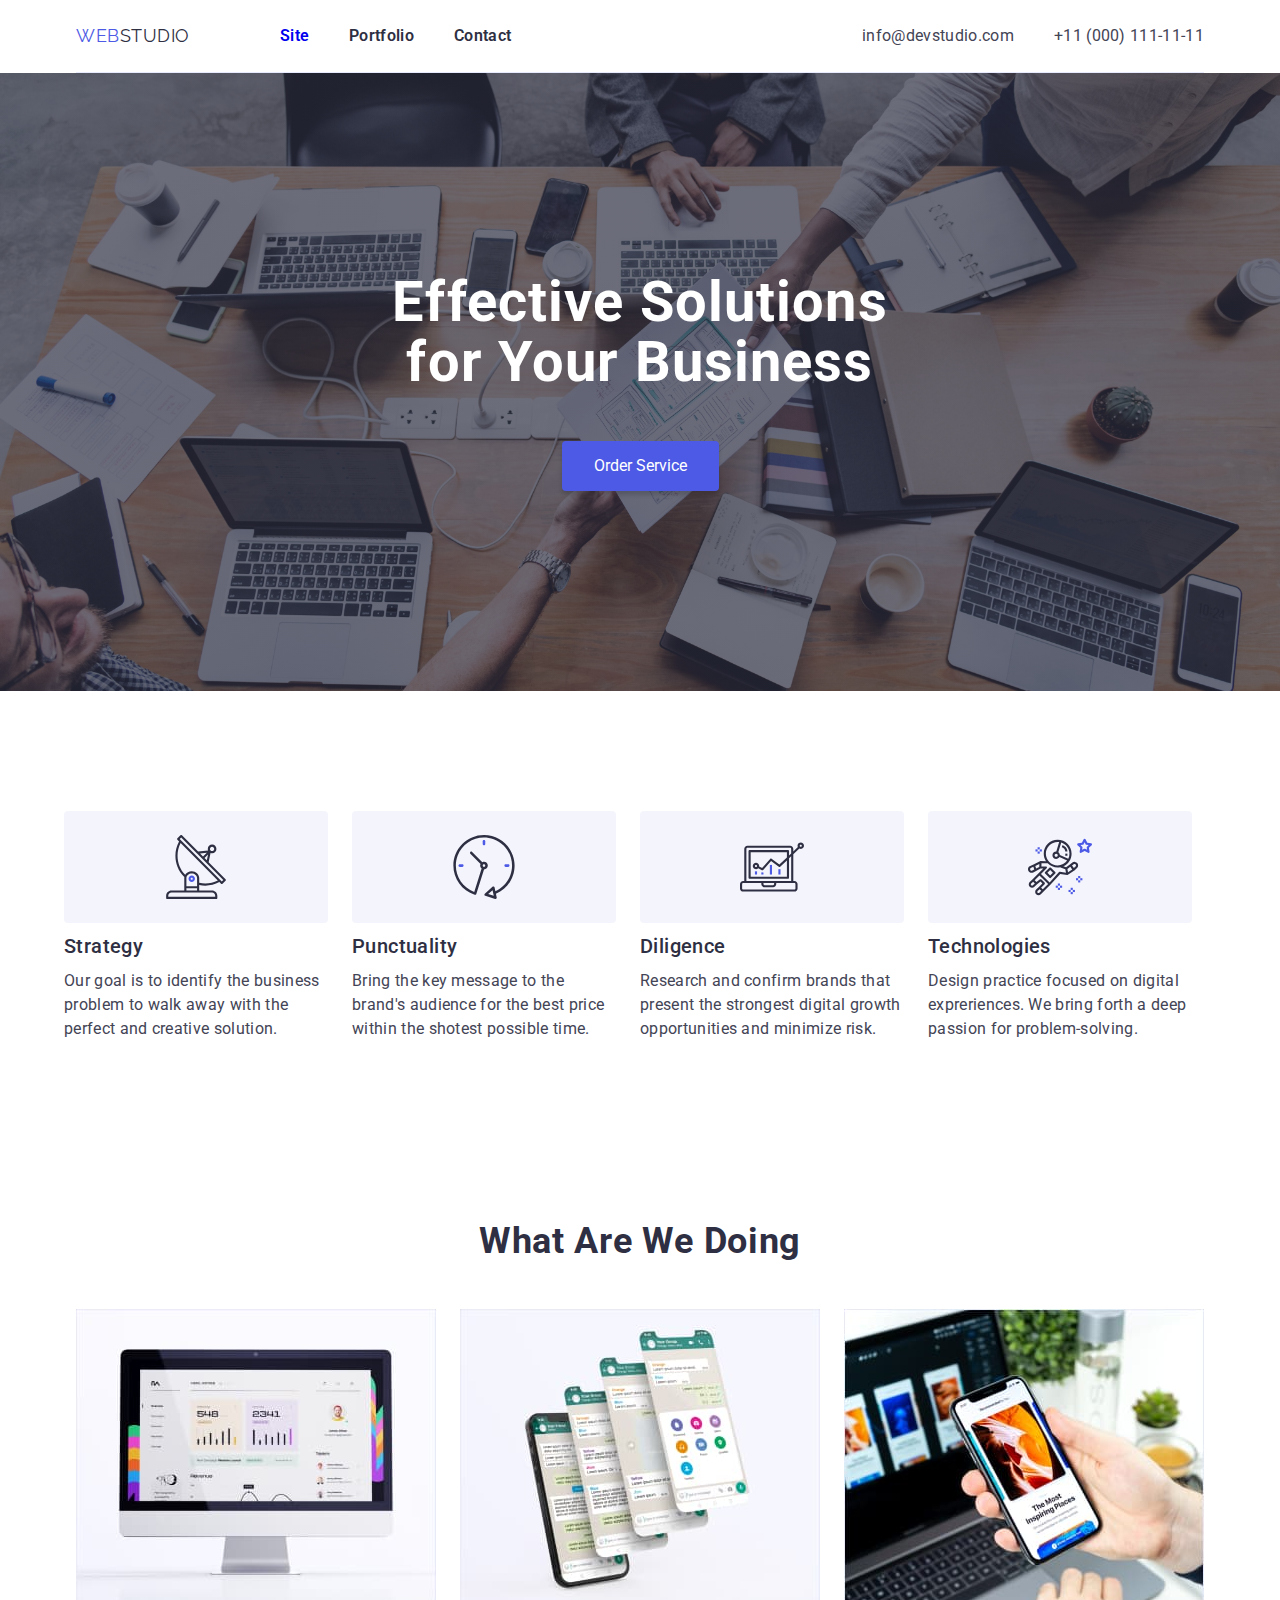
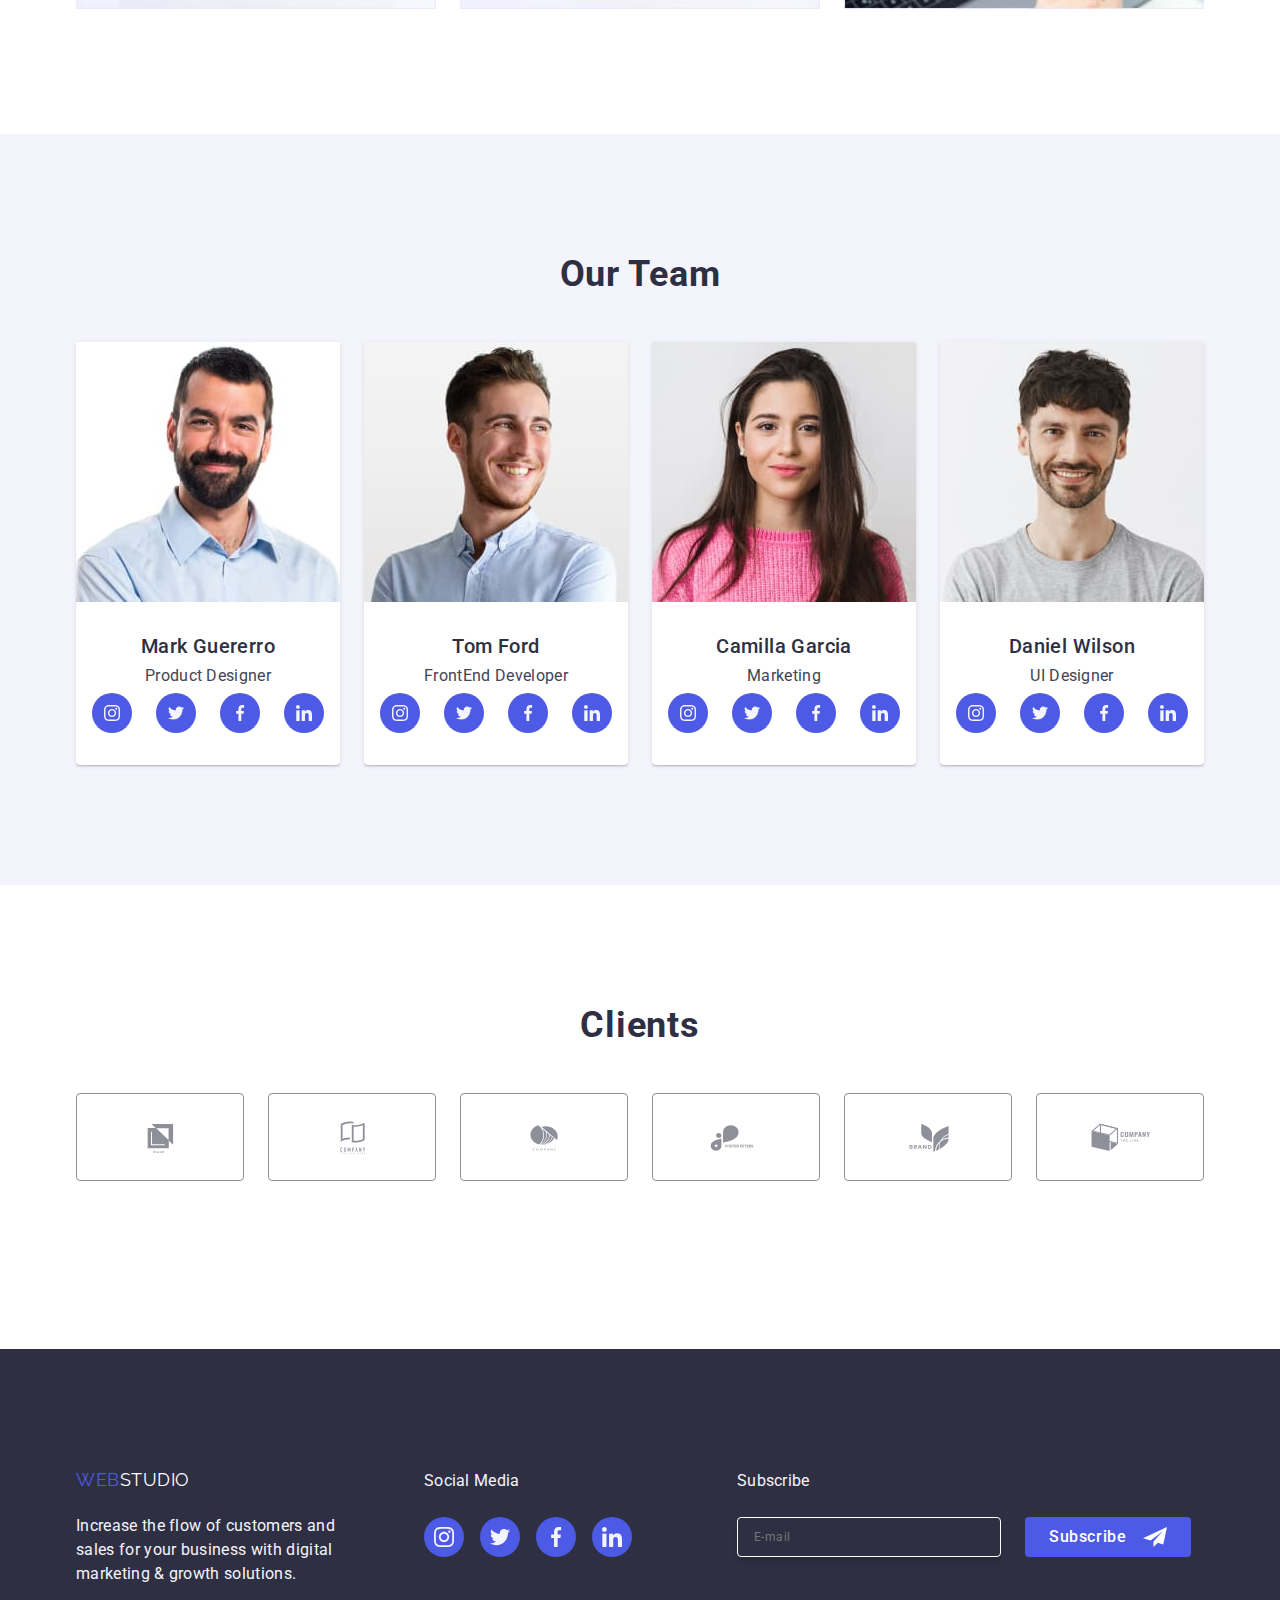
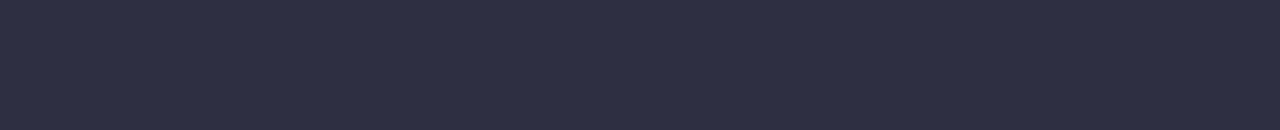
==== index.html @ 4747a038 "update" ====
<!DOCTYPE html>
<html lang="en">
  <head>
    <!-- metadata-->
    <meta charset="UTF-8" />
    <meta http-equiv="X-UA-Compatible" content="IE=edge" />
    <meta name="viewport" content="width=device-width, initial-scale=1.0" />
    <!-- google fonts -->
    <link rel="preconnect" href="https://fonts.googleapis.com" />
    <link rel="preconnect" href="https://fonts.gstatic.com" crossorigin />
    <link
      href="https://fonts.googleapis.com/css2?family=Raleway:wght@800&family=Roboto:wght@400;500;700;900&display=swap"
      rel="stylesheet"
    />
    <!-- css normalizer-->
    <link rel="stylesheet" href="./css/modern-normalize.css" />
    <!-- styles -->
    <link rel="stylesheet" href="./css/styles.css" />
    <!-- webpage title-->
    <title>WEBSTUDIO</title>
  </head>
  <body class="body" body>
    <!-- SVG Section -->
    <svg
      aria-hidden="true"
      style="position: absolute; width: 0; height: 0; overflow: hidden"
      version="1.1"
      xmlns="http://www.w3.org/2000/svg"
      xmlns:xlink="http://www.w3.org/1999/xlink"
    >
      <defs>
        <symbol id="icon-charm_menu-hamburger" viewBox="0 0 47 32">
          <path
            stroke-linejoin="round"
            stroke-linecap="round"
            stroke-miterlimit="4"
            stroke-width="4.3636"
            d="M1.961 29.154h42.965M1.961 15.615h42.965M1.961 2.077h42.965"
          ></path>
        </symbol>
        <symbol id="icon-property-1-click" viewBox="0 0 32 32">
          <path
            fill="#404bbf"
            style="fill: var(--color1, #404bbf)"
            d="M4 1h24c1.657 0 3 1.343 3 3v24c0 1.657-1.343 3-3 3h-24c-1.657 0-3-1.343-3-3v-24c0-1.657 1.343-3 3-3z"
          ></path>
          <path
            fill="#f4f4fd"
            style="fill: var(--color2, #f4f4fd)"
            d="M22.891 8.51c0.346-0.331 0.805-0.514 1.283-0.51s0.934 0.193 1.275 0.53c0.341 0.336 0.538 0.792 0.551 1.272s-0.161 0.945-0.483 1.299l-9.789 12.309c-0.168 0.182-0.371 0.328-0.597 0.43s-0.47 0.156-0.717 0.161c-0.247 0.005-0.493-0.041-0.723-0.134s-0.438-0.232-0.613-0.408l-6.492-6.527c-0.181-0.169-0.326-0.374-0.426-0.601s-0.155-0.472-0.159-0.72c-0.004-0.248 0.041-0.495 0.134-0.725s0.23-0.44 0.405-0.615c0.175-0.176 0.383-0.314 0.612-0.407s0.475-0.139 0.722-0.134c0.247 0.004 0.491 0.059 0.716 0.16s0.429 0.247 0.597 0.429l5.137 5.163 8.521-10.915c0.015-0.019 0.032-0.037 0.049-0.054h-0.002z"
          ></path>
          <path
            fill="none"
            stroke="#404bbf"
            style="stroke: var(--color1, #404bbf)"
            stroke-linejoin="miter"
            stroke-linecap="butt"
            stroke-miterlimit="4"
            stroke-width="2"
            d="M4 1h24c1.657 0 3 1.343 3 3v24c0 1.657-1.343 3-3 3h-24c-1.657 0-3-1.343-3-3v-24c0-1.657 1.343-3 3-3z"
          ></path>
        </symbol>
        <symbol id="icon-property-1-default" viewBox="0 0 32 32">
          <path
            stroke-linejoin="miter"
            stroke-linecap="butt"
            stroke-miterlimit="4"
            stroke-width="2"
            d="M4 1h24c1.657 0 3 1.343 3 3v24c0 1.657-1.343 3-3 3h-24c-1.657 0-3-1.343-3-3v-24c0-1.657 1.343-3 3-3z"
          ></path>
        </symbol>
        <symbol id="icon-frame-3" viewBox="0 0 32 32">
          <path
            fill="#fff"
            style="fill: var(--color3, #fff)"
            d="M32 2.667l-32 15 10.227 3.156 15.773-12.323-11.998 13.488 0.010 0.003-0.012-0.003v7.345l5.735-5.576 7.265 2.242 5-23.333z"
          ></path>
        </symbol>
        <symbol id="icon-Client-1a" viewBox="0 0 61 32">
          <path
            fill="#8e8f99"
            style="fill: var(--color4, #8e8f99)"
            d="M25.455 8.364l2.548 2.428-4.73-0.003v11.779h12.364v-4.504l2.545 2.425v-12.125h-12.727zM35.525 17.779l-7.225-6.884h7.225v6.884zM33.281 20.845h-8.052v-7.922h0.569v7.386h7.483v0.536zM26.835 24.75l-0.3-0.617h-0.248l0.435 0.817v0.476h0.225v-0.476l0.435-0.817h-0.247l-0.3 0.617zM27.941 24.132h0.053l0.488 1.293h-0.234l-0.105-0.303h-0.5l-0.104 0.303h-0.233l0.486-1.293h0.149zM27.704 24.946h0.378l-0.189-0.548-0.189 0.548zM29.266 24.732c-0.010-0.012-0.019-0.024-0.028-0.036-0.033-0.044-0.059-0.086-0.077-0.127s-0.028-0.084-0.028-0.128c0-0.067 0.014-0.125 0.042-0.174s0.067-0.086 0.118-0.112c0.051-0.027 0.11-0.040 0.178-0.040 0.066 0 0.122 0.013 0.17 0.040s0.085 0.061 0.11 0.104c0.026 0.043 0.039 0.091 0.039 0.142 0 0.041-0.007 0.078-0.022 0.112s-0.035 0.064-0.061 0.092c-0.026 0.028-0.056 0.054-0.091 0.079l-0.090 0.065 0.256 0.302c0.008-0.017 0.016-0.034 0.023-0.052 0.022-0.057 0.033-0.12 0.033-0.189h0.185c0 0.063-0.006 0.122-0.019 0.178s-0.031 0.108-0.058 0.156c-0.011 0.020-0.023 0.039-0.037 0.057l0.189 0.224h-0.248l-0.075-0.088c-0.041 0.031-0.085 0.055-0.133 0.072-0.063 0.022-0.13 0.034-0.201 0.034-0.086 0-0.16-0.016-0.223-0.047s-0.111-0.075-0.146-0.13c-0.034-0.055-0.051-0.118-0.051-0.189 0-0.053 0.011-0.099 0.033-0.139s0.052-0.078 0.090-0.112c0.035-0.032 0.075-0.063 0.12-0.095zM29.372 24.861l-0.027 0.019c-0.031 0.025-0.055 0.050-0.070 0.074s-0.025 0.044-0.029 0.064-0.007 0.037-0.007 0.052c0 0.038 0.008 0.072 0.024 0.103s0.041 0.055 0.072 0.074c0.032 0.018 0.071 0.027 0.116 0.027 0.049 0 0.097-0.011 0.143-0.033 0.023-0.011 0.045-0.025 0.066-0.041l-0.288-0.338zM29.423 24.625l0.079-0.053c0.037-0.025 0.064-0.049 0.080-0.073s0.024-0.054 0.024-0.091c0-0.031-0.012-0.059-0.036-0.085s-0.057-0.039-0.1-0.039c-0.030 0-0.056 0.007-0.076 0.021s-0.036 0.032-0.047 0.055c-0.010 0.022-0.015 0.048-0.015 0.075s0.007 0.054 0.020 0.083 0.032 0.057 0.056 0.088c0.005 0.006 0.010 0.012 0.015 0.019zM31.685 25.004h-0.222c-0.006 0.056-0.020 0.104-0.041 0.143s-0.050 0.068-0.090 0.088c-0.039 0.020-0.090 0.030-0.154 0.030-0.052 0-0.097-0.010-0.134-0.031s-0.068-0.050-0.092-0.088c-0.024-0.038-0.041-0.083-0.053-0.136s-0.017-0.112-0.017-0.178v-0.109c0-0.069 0.006-0.13 0.019-0.183s0.032-0.099 0.058-0.136 0.057-0.064 0.095-0.083c0.038-0.019 0.082-0.028 0.133-0.028 0.062 0 0.112 0.011 0.151 0.032s0.067 0.051 0.087 0.091c0.020 0.040 0.033 0.087 0.039 0.143h0.222c-0.009-0.086-0.033-0.163-0.073-0.23s-0.094-0.119-0.165-0.157c-0.071-0.038-0.158-0.057-0.261-0.057-0.081 0-0.154 0.014-0.219 0.043s-0.12 0.070-0.166 0.123c-0.046 0.053-0.082 0.117-0.107 0.193s-0.036 0.159-0.036 0.252v0.107c0 0.093 0.012 0.177 0.036 0.252s0.059 0.139 0.105 0.193c0.046 0.053 0.1 0.093 0.164 0.122s0.136 0.043 0.216 0.043c0.104 0 0.193-0.019 0.265-0.057s0.129-0.090 0.17-0.155c0.040-0.066 0.064-0.142 0.071-0.226zM32.918 24.814v-0.071c0-0.098-0.013-0.185-0.039-0.262s-0.062-0.144-0.109-0.198c-0.047-0.055-0.104-0.097-0.17-0.125s-0.139-0.044-0.218-0.044c-0.079 0-0.152 0.015-0.218 0.044s-0.122 0.070-0.17 0.125c-0.047 0.054-0.084 0.12-0.11 0.198s-0.039 0.164-0.039 0.262v0.071c0 0.098 0.013 0.185 0.039 0.263s0.064 0.144 0.112 0.198c0.048 0.054 0.104 0.096 0.17 0.125s0.138 0.043 0.218 0.043c0.080 0 0.153-0.014 0.218-0.043s0.122-0.071 0.169-0.125c0.047-0.054 0.084-0.12 0.109-0.198s0.038-0.165 0.038-0.263zM32.695 24.741v0.073c0 0.072-0.007 0.136-0.021 0.192s-0.034 0.103-0.060 0.141c-0.027 0.038-0.059 0.067-0.098 0.086s-0.083 0.028-0.132 0.028c-0.049 0-0.093-0.009-0.131-0.028s-0.072-0.048-0.099-0.086c-0.027-0.038-0.048-0.086-0.062-0.141s-0.021-0.12-0.021-0.192v-0.073c0-0.072 0.007-0.136 0.021-0.191s0.035-0.102 0.061-0.139c0.027-0.038 0.060-0.066 0.099-0.085s0.082-0.029 0.131-0.029 0.093 0.010 0.132 0.029c0.039 0.019 0.072 0.047 0.099 0.085s0.048 0.084 0.061 0.139c0.014 0.055 0.021 0.119 0.021 0.191z"
          ></path>
        </symbol>
        <symbol id="icon-Client-1b" viewBox="0 0 32 32">
          <path
            fill="#404bbf"
            style="fill: var(--color1, #404bbf)"
            d="M11.692 9.538l2.156 2.054-4.002-0.002v9.967h10.462v-3.811l2.154 2.052v-10.26h-10.769zM20.213 17.505l-6.114-5.825h6.114v5.825zM18.315 20.099h-6.813v-6.703h0.482v6.249h6.332v0.454zM12.86 23.403l-0.254-0.522h-0.21l0.368 0.691v0.403h0.19v-0.403l0.368-0.691h-0.209l-0.254 0.522zM13.796 22.881h0.045l0.413 1.094h-0.198l-0.088-0.256h-0.423l-0.088 0.256h-0.198l0.412-1.094h0.126zM13.596 23.569h0.32l-0.16-0.464-0.16 0.464zM14.918 23.388c-0.008-0.011-0.016-0.021-0.024-0.031-0.028-0.037-0.050-0.073-0.065-0.107s-0.023-0.071-0.023-0.108c0-0.057 0.012-0.106 0.035-0.147s0.057-0.073 0.1-0.095c0.043-0.023 0.093-0.034 0.151-0.034 0.056 0 0.103 0.011 0.143 0.034s0.072 0.051 0.093 0.088c0.022 0.037 0.033 0.077 0.033 0.12 0 0.035-0.006 0.066-0.019 0.095s-0.030 0.055-0.052 0.078c-0.022 0.024-0.048 0.046-0.077 0.067l-0.076 0.055 0.217 0.256c0.007-0.014 0.014-0.029 0.019-0.044 0.019-0.048 0.028-0.101 0.028-0.16h0.156c0 0.053-0.005 0.103-0.016 0.151s-0.026 0.092-0.049 0.132c-0.009 0.017-0.019 0.033-0.031 0.048l0.16 0.189h-0.21l-0.064-0.075c-0.034 0.026-0.072 0.047-0.112 0.061-0.053 0.019-0.11 0.029-0.17 0.029-0.073 0-0.135-0.013-0.189-0.040s-0.094-0.063-0.123-0.11c-0.029-0.047-0.043-0.1-0.043-0.16 0-0.045 0.009-0.084 0.028-0.117s0.044-0.066 0.076-0.095c0.030-0.027 0.063-0.054 0.101-0.081zM15.007 23.498l-0.023 0.016c-0.027 0.022-0.046 0.042-0.059 0.062s-0.021 0.038-0.025 0.054-0.006 0.031-0.006 0.044c0 0.032 0.007 0.061 0.020 0.087s0.034 0.047 0.061 0.062c0.027 0.015 0.060 0.023 0.098 0.023 0.042 0 0.082-0.009 0.121-0.028 0.020-0.010 0.038-0.021 0.056-0.034l-0.243-0.286zM15.051 23.298l0.067-0.045c0.032-0.021 0.054-0.042 0.068-0.062s0.020-0.046 0.020-0.077c0-0.026-0.010-0.050-0.030-0.072s-0.048-0.033-0.085-0.033c-0.026 0-0.047 0.006-0.065 0.018s-0.031 0.027-0.040 0.047c-0.009 0.019-0.013 0.040-0.013 0.064 0 0.023 0.006 0.046 0.017 0.070s0.027 0.048 0.047 0.074c0.004 0.005 0.008 0.011 0.013 0.016zM16.964 23.619h-0.188c-0.006 0.048-0.017 0.088-0.035 0.121s-0.042 0.057-0.076 0.074c-0.033 0.017-0.076 0.026-0.13 0.026-0.044 0-0.082-0.009-0.113-0.026s-0.058-0.042-0.078-0.074c-0.020-0.032-0.035-0.070-0.045-0.115s-0.014-0.095-0.014-0.15v-0.092c0-0.058 0.005-0.11 0.016-0.155s0.027-0.084 0.049-0.115 0.048-0.055 0.080-0.071c0.032-0.016 0.070-0.024 0.113-0.024 0.053 0 0.095 0.009 0.128 0.027s0.057 0.043 0.074 0.077c0.017 0.034 0.028 0.074 0.033 0.121h0.188c-0.008-0.073-0.028-0.138-0.062-0.195s-0.080-0.101-0.14-0.133-0.134-0.048-0.221-0.048c-0.069 0-0.13 0.012-0.186 0.036s-0.101 0.059-0.14 0.104c-0.039 0.045-0.069 0.099-0.090 0.163s-0.031 0.135-0.031 0.213v0.091c0 0.079 0.010 0.15 0.030 0.213s0.050 0.118 0.089 0.163c0.039 0.045 0.085 0.079 0.139 0.104s0.115 0.036 0.183 0.036c0.088 0 0.163-0.016 0.225-0.048s0.109-0.076 0.143-0.131c0.034-0.056 0.054-0.12 0.060-0.192zM18.008 23.458v-0.060c0-0.083-0.011-0.157-0.033-0.222s-0.052-0.121-0.092-0.168c-0.040-0.047-0.088-0.082-0.143-0.106s-0.117-0.037-0.185-0.037c-0.067 0-0.128 0.012-0.184 0.037s-0.103 0.059-0.143 0.106c-0.040 0.046-0.071 0.102-0.093 0.168s-0.033 0.139-0.033 0.222v0.060c0 0.083 0.011 0.157 0.033 0.222s0.054 0.121 0.095 0.168 0.088 0.081 0.143 0.106c0.056 0.024 0.117 0.036 0.184 0.036s0.129-0.012 0.185-0.036c0.056-0.025 0.103-0.060 0.143-0.106s0.071-0.102 0.092-0.168 0.032-0.14 0.032-0.222zM17.819 23.397v0.062c0 0.061-0.006 0.115-0.018 0.162s-0.029 0.087-0.051 0.119c-0.023 0.032-0.050 0.056-0.083 0.073s-0.070 0.024-0.112 0.024c-0.042 0-0.079-0.008-0.111-0.024s-0.061-0.041-0.084-0.073c-0.023-0.033-0.041-0.072-0.053-0.119s-0.018-0.101-0.018-0.162v-0.062c0-0.061 0.006-0.115 0.018-0.162s0.029-0.086 0.052-0.118c0.023-0.032 0.051-0.056 0.083-0.072s0.070-0.025 0.111-0.025 0.079 0.008 0.112 0.025c0.033 0.016 0.061 0.040 0.083 0.072s0.040 0.071 0.052 0.118c0.012 0.047 0.018 0.1 0.018 0.162z"
          ></path>
        </symbol>
        <symbol id="icon-Client-2a" viewBox="0 0 61 32">
          <path
            fill="#8e8f99"
            style="fill: var(--color4, #8e8f99)"
            d="M29.86 7.976h-0.050c-0.076-0.005-0.153-0.006-0.229-0.008v0h-0.166c-0.144 0-0.292 0.004-0.438 0.011-0.011-0.001-0.022-0.001-0.033 0-1.325 0.075-2.624 0.406-3.824 0.976l-0.157 0.076v8.051l0.368-0.125c0.323-0.111 0.667-0.211 1.023-0.303 0.962-0.247 1.951-0.378 2.944-0.391v1.058c-0.132 0.001-0.259 0.005-0.387 0.011h-0.030c-0.764 0.042-1.523 0.158-2.265 0.348-0.94 0.235-1.846 0.588-2.698 1.051v-10.326c0.885-0.516 1.838-0.904 2.831-1.151 0.872-0.225 1.768-0.341 2.668-0.344h0.155c0.186 0.005 0.367 0.013 0.537 0.026 0.448 0.032 0.893 0.102 1.329 0.212v1.041c-0.424-0.099-0.854-0.164-1.288-0.194-0.009-0.001-0.018-0.002-0.026-0.002-0.090-0.008-0.18-0.015-0.263-0.015zM31.692 9.040c0.231 0.018 0.47 0.026 0.712 0.026 0.946-0.003 1.888-0.124 2.805-0.36 0.939-0.236 1.846-0.59 2.697-1.052v10.142c-0.885 0.516-1.838 0.903-2.831 1.151-0.872 0.224-1.768 0.339-2.668 0.343-0.682 0.006-1.362-0.075-2.024-0.239v-10.208c0.156 0.036 0.317 0.069 0.481 0.097 0.269 0.045 0.552 0.079 0.828 0.099zM36.853 9.119l-0.368 0.124c-0.338 0.114-0.68 0.215-1.023 0.306-0.999 0.257-2.026 0.388-3.057 0.392-0.24 0-0.461-0.006-0.674-0.020l-0.293-0.019v8.283l0.252 0.022c0.234 0.020 0.475 0.030 0.718 0.030 0.812-0.003 1.621-0.108 2.407-0.312 0.648-0.162 1.278-0.389 1.881-0.676l0.157-0.076v-8.054z"
          ></path>
          <path
            fill="#8e8f99"
            style="fill: var(--color4, #8e8f99)"
            d="M24.632 22.259c-0.053-0.055-0.117-0.098-0.187-0.126s-0.146-0.042-0.222-0.039c-0.081-0.001-0.161 0.014-0.236 0.044-0.069 0.027-0.131 0.069-0.184 0.121s-0.092 0.116-0.119 0.185c-0.029 0.073-0.043 0.15-0.042 0.228v1.38c-0.003 0.097 0.015 0.194 0.054 0.283 0.033 0.071 0.080 0.134 0.138 0.185 0.055 0.046 0.12 0.080 0.19 0.098 0.067 0.019 0.136 0.028 0.206 0.029 0.077 0.001 0.153-0.016 0.223-0.048 0.069-0.030 0.131-0.074 0.184-0.128 0.051-0.054 0.092-0.116 0.12-0.185 0.029-0.070 0.044-0.144 0.044-0.22v-0.154h-0.361v0.123c0.001 0.042-0.006 0.084-0.021 0.123-0.012 0.029-0.030 0.056-0.052 0.078-0.022 0.018-0.048 0.032-0.075 0.040-0.024 0.008-0.050 0.012-0.075 0.013-0.032 0.004-0.065-0.001-0.095-0.014s-0.055-0.034-0.075-0.060c-0.034-0.055-0.051-0.12-0.048-0.185v-1.286c-0.002-0.071 0.013-0.142 0.044-0.206 0.019-0.029 0.045-0.052 0.076-0.067s0.066-0.020 0.1-0.016c0.031-0.001 0.062 0.005 0.090 0.019s0.052 0.034 0.071 0.059c0.040 0.053 0.061 0.118 0.060 0.185v0.119h0.357v-0.141c0.001-0.083-0.014-0.164-0.044-0.241-0.027-0.072-0.068-0.138-0.12-0.194z"
          ></path>
          <path
            fill="#8e8f99"
            style="fill: var(--color4, #8e8f99)"
            d="M26.774 22.243c-0.115-0.097-0.26-0.151-0.41-0.152-0.073 0-0.146 0.013-0.215 0.039-0.070 0.025-0.135 0.063-0.19 0.113-0.060 0.054-0.107 0.12-0.14 0.193-0.036 0.084-0.054 0.175-0.052 0.267v1.323c-0.002 0.093 0.015 0.186 0.052 0.271 0.033 0.071 0.080 0.134 0.14 0.185 0.055 0.051 0.12 0.091 0.19 0.117 0.069 0.025 0.142 0.038 0.215 0.039s0.146-0.013 0.215-0.039c0.072-0.026 0.138-0.066 0.195-0.117s0.104-0.115 0.136-0.185c0.037-0.085 0.055-0.178 0.052-0.271v-1.323c0.002-0.092-0.016-0.183-0.052-0.267-0.032-0.073-0.078-0.139-0.136-0.193zM26.606 24.027c0.003 0.035-0.002 0.071-0.014 0.104s-0.032 0.063-0.058 0.088c-0.048 0.040-0.108 0.062-0.17 0.062s-0.122-0.022-0.17-0.062c-0.025-0.024-0.045-0.054-0.058-0.088s-0.017-0.069-0.014-0.104v-1.323c-0.003-0.035 0.002-0.071 0.014-0.104s0.032-0.063 0.058-0.088c0.048-0.040 0.108-0.062 0.17-0.062s0.122 0.022 0.17 0.062c0.025 0.024 0.045 0.054 0.058 0.088s0.017 0.069 0.014 0.104v1.323z"
          ></path>
          <path
            fill="#8e8f99"
            style="fill: var(--color4, #8e8f99)"
            d="M29.588 24.618v-2.505h-0.347l-0.455 1.326h-0.006l-0.459-1.326h-0.343v2.505h0.358v-1.524h0.006l0.35 1.077h0.178l0.353-1.077h0.006v1.524h0.358z"
          ></path>
          <path
            fill="#8e8f99"
            style="fill: var(--color4, #8e8f99)"
            d="M31.621 22.289c-0.055-0.062-0.125-0.109-0.202-0.137-0.084-0.027-0.171-0.040-0.259-0.039h-0.532v2.505h0.357v-0.978h0.184c0.111 0.005 0.222-0.018 0.322-0.068 0.081-0.045 0.149-0.111 0.196-0.191 0.041-0.067 0.069-0.141 0.082-0.218 0.014-0.094 0.020-0.19 0.019-0.285 0.003-0.12-0.008-0.241-0.035-0.358-0.024-0.087-0.069-0.166-0.132-0.23zM31.437 23.052c-0.002 0.045-0.013 0.090-0.033 0.13-0.020 0.038-0.053 0.069-0.092 0.088-0.053 0.024-0.111 0.034-0.168 0.031h-0.163v-0.852h0.184c0.055-0.003 0.111 0.008 0.161 0.031 0.037 0.021 0.066 0.054 0.084 0.092 0.020 0.044 0.030 0.091 0.031 0.14 0 0.053 0 0.108 0 0.166s0.004 0.118 0 0.172h-0.004z"
          ></path>
          <path
            fill="#8e8f99"
            style="fill: var(--color4, #8e8f99)"
            d="M33.312 22.113h-0.293l-0.552 2.505h0.357l0.105-0.538h0.487l0.105 0.538h0.357l-0.566-2.505zM32.983 23.739l0.176-0.908h0.006l0.175 0.908h-0.357z"
          ></path>
          <path
            fill="#8e8f99"
            style="fill: var(--color4, #8e8f99)"
            d="M35.618 23.622h-0.006l-0.539-1.509h-0.343v2.505h0.357v-1.506h0.007l0.545 1.506h0.336v-2.505h-0.357v1.509z"
          ></path>
          <path
            fill="#8e8f99"
            style="fill: var(--color4, #8e8f99)"
            d="M37.799 22.113l-0.287 0.996h-0.007l-0.287-0.996h-0.378l0.49 1.446v1.059h0.357v-1.059l0.49-1.446h-0.378z"
          ></path>
          <path
            fill="#8e8f99"
            style="fill: var(--color4, #8e8f99)"
            d="M23.636 25.325h0.172v0.483h0.117v-0.483h0.171v-0.099h-0.46v0.099z"
          ></path>
          <path
            fill="#8e8f99"
            style="fill: var(--color4, #8e8f99)"
            d="M25.082 25.226l-0.225 0.582h0.124l0.048-0.132h0.232l0.050 0.132h0.127l-0.231-0.582h-0.124zM25.064 25.578l0.079-0.215 0.079 0.215h-0.158z"
          ></path>
          <path
            fill="#8e8f99"
            style="fill: var(--color4, #8e8f99)"
            d="M26.512 25.593h0.134v0.075c-0.039 0.031-0.088 0.049-0.138 0.049-0.023 0.001-0.047-0.003-0.068-0.013s-0.040-0.024-0.055-0.043c-0.031-0.044-0.046-0.098-0.043-0.152 0-0.129 0.056-0.194 0.167-0.194 0.029-0.003 0.059 0.005 0.083 0.022s0.041 0.042 0.049 0.071l0.115-0.022c-0.025-0.114-0.107-0.171-0.247-0.171-0.075-0.002-0.148 0.025-0.203 0.075-0.029 0.029-0.052 0.064-0.066 0.103s-0.020 0.080-0.017 0.121c-0.003 0.080 0.023 0.158 0.075 0.218 0.028 0.029 0.063 0.052 0.101 0.067s0.079 0.021 0.12 0.018c0.091 0.003 0.179-0.031 0.247-0.092v-0.229h-0.252v0.098z"
          ></path>
          <path
            fill="#8e8f99"
            style="fill: var(--color4, #8e8f99)"
            d="M27.972 25.226h-0.118v0.582h0.407v-0.099h-0.29v-0.483z"
          ></path>
          <path
            fill="#8e8f99"
            style="fill: var(--color4, #8e8f99)"
            d="M29.206 25.226h-0.118v0.582h0.118v-0.582z"
          ></path>
          <path
            fill="#8e8f99"
            style="fill: var(--color4, #8e8f99)"
            d="M30.413 25.615l-0.238-0.388h-0.114v0.582h0.109v-0.38l0.234 0.38h0.117v-0.582h-0.108v0.388z"
          ></path>
          <path
            fill="#8e8f99"
            style="fill: var(--color4, #8e8f99)"
            d="M31.504 25.552h0.29v-0.099h-0.29v-0.128h0.312v-0.099h-0.43v0.582h0.442v-0.099h-0.324v-0.157z"
          ></path>
          <path
            fill="#8e8f99"
            style="fill: var(--color4, #8e8f99)"
            d="M34.15 25.456h-0.229v-0.229h-0.117v0.582h0.117v-0.254h0.229v0.254h0.117v-0.582h-0.117v0.229z"
          ></path>
          <path
            fill="#8e8f99"
            style="fill: var(--color4, #8e8f99)"
            d="M35.247 25.552h0.291v-0.099h-0.291v-0.128h0.313v-0.099h-0.43v0.582h0.441v-0.099h-0.324v-0.157z"
          ></path>
          <path
            fill="#8e8f99"
            style="fill: var(--color4, #8e8f99)"
            d="M36.736 25.552c0.101-0.016 0.153-0.069 0.153-0.162 0.003-0.025-0.001-0.050-0.011-0.073s-0.026-0.042-0.046-0.057c-0.053-0.026-0.111-0.038-0.17-0.034h-0.247v0.582h0.117v-0.243h0.023c0.025-0.002 0.050 0.003 0.073 0.013 0.017 0.011 0.031 0.025 0.041 0.043l0.127 0.185h0.14l-0.071-0.114c-0.031-0.056-0.075-0.104-0.129-0.14zM36.618 25.471h-0.086v-0.146h0.092c0.040-0.003 0.080 0.001 0.119 0.014 0.008 0.008 0.015 0.017 0.020 0.027s0.007 0.022 0.006 0.033c0 0.011-0.004 0.022-0.009 0.032s-0.013 0.019-0.022 0.025c-0.039 0.012-0.079 0.016-0.119 0.014z"
          ></path>
          <path
            fill="#8e8f99"
            style="fill: var(--color4, #8e8f99)"
            d="M37.858 25.552h0.289v-0.099h-0.289v-0.128h0.313v-0.099h-0.431v0.582h0.441v-0.099h-0.324v-0.157z"
          ></path>
        </symbol>
        <symbol id="icon-Client-2b" viewBox="0 0 32 32">
          <path
            fill="#404bbf"
            style="fill: var(--color1, #404bbf)"
            d="M15.42 9.211h-0.042c-0.065-0.004-0.129-0.005-0.194-0.007v0h-0.14c-0.122 0-0.247 0.003-0.371 0.009-0.009-0.001-0.019-0.001-0.028 0-1.121 0.064-2.22 0.344-3.236 0.825l-0.133 0.064v6.813l0.311-0.106c0.273-0.094 0.564-0.178 0.866-0.257 0.814-0.209 1.65-0.32 2.491-0.331v0.895c-0.111 0.001-0.22 0.004-0.328 0.009h-0.026c-0.647 0.035-1.289 0.134-1.916 0.294-0.795 0.199-1.562 0.498-2.283 0.89v-8.737c0.749-0.437 1.555-0.765 2.395-0.974 0.738-0.19 1.496-0.288 2.257-0.291h0.132c0.157 0.004 0.311 0.011 0.455 0.022 0.379 0.027 0.756 0.087 1.125 0.179v0.881c-0.358-0.084-0.723-0.138-1.090-0.164-0.007-0.001-0.015-0.001-0.022-0.002-0.076-0.006-0.152-0.013-0.223-0.013zM16.97 10.111c0.195 0.015 0.398 0.022 0.602 0.022 0.801-0.003 1.598-0.105 2.373-0.304 0.795-0.2 1.561-0.499 2.282-0.89v8.582c-0.749 0.436-1.556 0.764-2.396 0.974-0.738 0.19-1.496 0.287-2.257 0.29-0.577 0.005-1.152-0.063-1.712-0.202v-8.637c0.132 0.030 0.269 0.059 0.407 0.082 0.227 0.038 0.467 0.066 0.701 0.084zM21.338 10.178l-0.311 0.105c-0.286 0.096-0.575 0.182-0.866 0.259-0.845 0.217-1.714 0.329-2.587 0.332-0.203 0-0.39-0.005-0.571-0.017l-0.248-0.016v7.008l0.213 0.019c0.198 0.017 0.402 0.026 0.607 0.026 0.687-0.003 1.371-0.091 2.037-0.264 0.548-0.137 1.081-0.329 1.592-0.572l0.133-0.064v-6.815z"
          ></path>
          <path
            fill="#404bbf"
            style="fill: var(--color1, #404bbf)"
            d="M10.996 21.296c-0.045-0.046-0.099-0.083-0.158-0.107s-0.124-0.035-0.188-0.033c-0.069-0.001-0.136 0.012-0.2 0.038-0.058 0.023-0.111 0.058-0.156 0.102s-0.078 0.098-0.1 0.157c-0.024 0.061-0.037 0.127-0.036 0.193v1.167c-0.003 0.082 0.013 0.164 0.046 0.239 0.028 0.060 0.067 0.113 0.117 0.157 0.047 0.039 0.101 0.068 0.16 0.083 0.057 0.016 0.115 0.024 0.174 0.024 0.065 0.001 0.129-0.013 0.188-0.041 0.058-0.026 0.111-0.062 0.156-0.108 0.043-0.045 0.078-0.098 0.102-0.157s0.038-0.122 0.037-0.186v-0.131h-0.305v0.104c0.001 0.036-0.005 0.071-0.018 0.104-0.010 0.025-0.025 0.047-0.044 0.066-0.019 0.015-0.041 0.027-0.064 0.034-0.021 0.007-0.042 0.011-0.064 0.011-0.027 0.003-0.055-0.001-0.080-0.012s-0.047-0.028-0.063-0.051c-0.029-0.047-0.043-0.101-0.040-0.157v-1.088c-0.002-0.060 0.011-0.12 0.037-0.174 0.016-0.025 0.038-0.044 0.065-0.057s0.056-0.017 0.085-0.014c0.026-0.001 0.052 0.005 0.076 0.016s0.044 0.029 0.060 0.050c0.034 0.045 0.052 0.1 0.051 0.157v0.101h0.302v-0.119c0.001-0.070-0.012-0.139-0.037-0.204-0.023-0.061-0.057-0.117-0.102-0.164z"
          ></path>
          <path
            fill="#404bbf"
            style="fill: var(--color1, #404bbf)"
            d="M12.809 21.283c-0.097-0.082-0.22-0.128-0.347-0.128-0.062 0-0.124 0.011-0.182 0.033s-0.114 0.054-0.161 0.095c-0.051 0.045-0.091 0.101-0.118 0.164-0.031 0.071-0.046 0.148-0.044 0.226v1.12c-0.002 0.079 0.013 0.157 0.044 0.229 0.028 0.060 0.068 0.114 0.118 0.156 0.047 0.043 0.101 0.077 0.161 0.099 0.058 0.021 0.12 0.033 0.182 0.033s0.124-0.011 0.182-0.033c0.061-0.022 0.117-0.056 0.165-0.099s0.088-0.097 0.115-0.156c0.031-0.072 0.046-0.151 0.044-0.229v-1.12c0.002-0.078-0.014-0.155-0.044-0.226-0.027-0.062-0.066-0.117-0.115-0.164zM12.666 22.792c0.003 0.030-0.002 0.060-0.012 0.088s-0.027 0.053-0.049 0.074c-0.040 0.034-0.091 0.052-0.144 0.052s-0.103-0.019-0.144-0.052c-0.022-0.021-0.038-0.046-0.049-0.074s-0.015-0.058-0.012-0.088v-1.12c-0.003-0.030 0.002-0.060 0.012-0.088s0.027-0.053 0.049-0.074c0.040-0.034 0.091-0.052 0.144-0.052s0.103 0.019 0.144 0.052c0.021 0.021 0.038 0.046 0.049 0.074s0.015 0.058 0.012 0.088v1.12z"
          ></path>
          <path
            fill="#404bbf"
            style="fill: var(--color1, #404bbf)"
            d="M15.19 23.292v-2.12h-0.293l-0.385 1.122h-0.005l-0.388-1.122h-0.29v2.12h0.303v-1.289h0.005l0.297 0.912h0.151l0.299-0.912h0.005v1.289h0.303z"
          ></path>
          <path
            fill="#404bbf"
            style="fill: var(--color1, #404bbf)"
            d="M16.91 21.321c-0.047-0.052-0.105-0.092-0.171-0.116-0.071-0.023-0.145-0.034-0.22-0.033h-0.45v2.12h0.302v-0.828h0.156c0.094 0.004 0.188-0.016 0.272-0.058 0.069-0.038 0.126-0.094 0.166-0.162 0.035-0.056 0.058-0.119 0.069-0.185 0.012-0.080 0.017-0.16 0.016-0.241 0.003-0.102-0.007-0.204-0.030-0.303-0.020-0.073-0.058-0.14-0.111-0.195zM16.755 21.967c-0.001 0.038-0.011 0.076-0.028 0.11-0.017 0.033-0.045 0.059-0.078 0.074-0.045 0.020-0.094 0.029-0.142 0.027h-0.138v-0.721h0.156c0.047-0.002 0.094 0.007 0.136 0.027 0.031 0.018 0.056 0.045 0.071 0.078 0.017 0.037 0.026 0.077 0.026 0.118 0 0.045 0 0.092 0 0.141s0.003 0.1 0 0.146h-0.003z"
          ></path>
          <path
            fill="#404bbf"
            style="fill: var(--color1, #404bbf)"
            d="M18.341 21.173h-0.248l-0.467 2.12h0.302l0.089-0.455h0.412l0.089 0.455h0.302l-0.479-2.12zM18.062 22.548l0.149-0.768h0.005l0.148 0.768h-0.302z"
          ></path>
          <path
            fill="#404bbf"
            style="fill: var(--color1, #404bbf)"
            d="M20.292 22.449h-0.005l-0.456-1.277h-0.29v2.12h0.302v-1.275h0.006l0.462 1.275h0.284v-2.12h-0.302v1.277z"
          ></path>
          <path
            fill="#404bbf"
            style="fill: var(--color1, #404bbf)"
            d="M22.138 21.173l-0.243 0.843h-0.006l-0.243-0.843h-0.32l0.415 1.224v0.896h0.302v-0.896l0.415-1.224h-0.32z"
          ></path>
          <path
            fill="#404bbf"
            style="fill: var(--color1, #404bbf)"
            d="M10.154 23.891h0.146v0.408h0.099v-0.408h0.145v-0.084h-0.389v0.084z"
          ></path>
          <path
            fill="#404bbf"
            style="fill: var(--color1, #404bbf)"
            d="M11.377 23.807l-0.191 0.492h0.105l0.040-0.112h0.196l0.042 0.112h0.107l-0.195-0.492h-0.105zM11.362 24.104l0.067-0.182 0.067 0.182h-0.134z"
          ></path>
          <path
            fill="#404bbf"
            style="fill: var(--color1, #404bbf)"
            d="M12.587 24.118h0.114v0.063c-0.033 0.027-0.074 0.041-0.117 0.041-0.020 0.001-0.040-0.003-0.058-0.011s-0.034-0.021-0.046-0.036c-0.026-0.037-0.039-0.083-0.037-0.128 0-0.11 0.047-0.164 0.142-0.164 0.025-0.003 0.050 0.004 0.070 0.018s0.035 0.036 0.041 0.060l0.097-0.019c-0.021-0.096-0.090-0.145-0.209-0.145-0.063-0.002-0.125 0.021-0.172 0.063-0.025 0.024-0.044 0.054-0.056 0.087s-0.017 0.068-0.015 0.103c-0.003 0.067 0.020 0.133 0.063 0.185 0.024 0.025 0.053 0.044 0.086 0.057s0.067 0.018 0.101 0.015c0.077 0.002 0.152-0.026 0.209-0.078v-0.194h-0.213v0.083z"
          ></path>
          <path
            fill="#404bbf"
            style="fill: var(--color1, #404bbf)"
            d="M13.822 23.807h-0.1v0.492h0.345v-0.084h-0.245v-0.408z"
          ></path>
          <path
            fill="#404bbf"
            style="fill: var(--color1, #404bbf)"
            d="M14.867 23.807h-0.1v0.492h0.1v-0.492z"
          ></path>
          <path
            fill="#404bbf"
            style="fill: var(--color1, #404bbf)"
            d="M15.888 24.136l-0.202-0.329h-0.097v0.492h0.093v-0.322l0.198 0.322h0.099v-0.492h-0.091v0.329z"
          ></path>
          <path
            fill="#404bbf"
            style="fill: var(--color1, #404bbf)"
            d="M16.811 24.082h0.245v-0.084h-0.245v-0.108h0.264v-0.084h-0.363v0.492h0.374v-0.084h-0.274v-0.133z"
          ></path>
          <path
            fill="#404bbf"
            style="fill: var(--color1, #404bbf)"
            d="M19.050 24.001h-0.194v-0.194h-0.099v0.492h0.099v-0.215h0.194v0.215h0.099v-0.492h-0.099v0.194z"
          ></path>
          <path
            fill="#404bbf"
            style="fill: var(--color1, #404bbf)"
            d="M19.979 24.082h0.246v-0.084h-0.246v-0.108h0.265v-0.084h-0.363v0.492h0.373v-0.084h-0.274v-0.133z"
          ></path>
          <path
            fill="#404bbf"
            style="fill: var(--color1, #404bbf)"
            d="M21.238 24.082c0.086-0.013 0.129-0.059 0.129-0.137 0.003-0.021-0.001-0.042-0.009-0.061s-0.022-0.036-0.039-0.048c-0.045-0.022-0.094-0.032-0.144-0.029h-0.209v0.492h0.099v-0.206h0.019c0.021-0.001 0.042 0.002 0.061 0.011 0.014 0.009 0.026 0.021 0.035 0.036l0.107 0.157h0.118l-0.060-0.096c-0.026-0.047-0.064-0.088-0.109-0.118zM21.138 24.014h-0.073v-0.124h0.078c0.034-0.003 0.068 0.001 0.1 0.012 0.007 0.006 0.013 0.014 0.017 0.023s0.005 0.018 0.005 0.028c-0 0.010-0.003 0.019-0.008 0.027s-0.011 0.016-0.019 0.021c-0.032 0.010-0.067 0.014-0.1 0.012z"
          ></path>
          <path
            fill="#404bbf"
            style="fill: var(--color1, #404bbf)"
            d="M22.188 24.082h0.245v-0.084h-0.245v-0.108h0.265v-0.084h-0.364v0.492h0.374v-0.084h-0.274v-0.133z"
          ></path>
        </symbol>
        <symbol id="icon-Client-3a" viewBox="0 0 61 32">
          <path
            fill="#8e8f99"
            style="fill: var(--color4, #8e8f99)"
            d="M25.022 23.718c0.006 0 0.012 0.001 0.017 0.003s0.010 0.005 0.014 0.009l0.080 0.076c-0.062 0.061-0.139 0.11-0.226 0.143-0.101 0.036-0.21 0.054-0.32 0.051-0.103 0.002-0.206-0.015-0.301-0.048-0.086-0.031-0.163-0.077-0.227-0.136-0.065-0.061-0.114-0.132-0.147-0.209-0.035-0.086-0.052-0.177-0.051-0.268-0.001-0.092 0.017-0.183 0.055-0.269 0.035-0.078 0.088-0.149 0.156-0.209 0.069-0.059 0.151-0.105 0.241-0.136 0.099-0.033 0.204-0.049 0.31-0.048 0.098-0.002 0.196 0.013 0.288 0.044 0.079 0.029 0.152 0.070 0.216 0.121l-0.067 0.081c-0.005 0.006-0.010 0.011-0.017 0.015-0.008 0.005-0.018 0.007-0.027 0.006s-0.020-0.004-0.029-0.009l-0.036-0.021-0.050-0.027c-0.022-0.010-0.044-0.019-0.067-0.027-0.030-0.009-0.060-0.016-0.091-0.021-0.039-0.006-0.079-0.009-0.119-0.009-0.076-0.001-0.152 0.011-0.223 0.036-0.066 0.023-0.125 0.057-0.175 0.101-0.050 0.047-0.089 0.102-0.113 0.161-0.028 0.068-0.042 0.14-0.041 0.213-0.001 0.074 0.013 0.147 0.041 0.216 0.024 0.059 0.062 0.114 0.111 0.16 0.046 0.044 0.103 0.078 0.167 0.099 0.066 0.023 0.136 0.035 0.207 0.034 0.041 0 0.082-0.002 0.122-0.007 0.066-0.007 0.13-0.027 0.186-0.058 0.028-0.016 0.055-0.034 0.079-0.053 0.010-0.008 0.024-0.013 0.038-0.014z"
          ></path>
          <path
            fill="#8e8f99"
            style="fill: var(--color4, #8e8f99)"
            d="M27.34 23.338c0.001 0.091-0.017 0.181-0.054 0.267-0.033 0.077-0.084 0.148-0.151 0.207s-0.148 0.105-0.237 0.136c-0.197 0.064-0.414 0.064-0.61 0-0.089-0.031-0.169-0.077-0.236-0.136-0.067-0.060-0.119-0.131-0.153-0.209-0.072-0.173-0.072-0.362 0-0.534 0.034-0.078 0.086-0.149 0.153-0.21 0.067-0.057 0.148-0.102 0.236-0.131 0.196-0.065 0.414-0.065 0.61 0 0.089 0.031 0.17 0.077 0.237 0.136 0.066 0.060 0.118 0.13 0.152 0.207 0.037 0.086 0.056 0.177 0.054 0.268zM27.13 23.338c0.002-0.073-0.011-0.145-0.038-0.214-0.023-0.059-0.059-0.114-0.107-0.16-0.047-0.044-0.105-0.079-0.17-0.101-0.143-0.047-0.301-0.047-0.444 0-0.065 0.023-0.123 0.057-0.17 0.101-0.049 0.046-0.086 0.101-0.108 0.16-0.051 0.14-0.051 0.289 0 0.429 0.023 0.059 0.060 0.114 0.108 0.16 0.047 0.044 0.105 0.078 0.17 0.1 0.143 0.046 0.301 0.046 0.444 0 0.065-0.022 0.122-0.057 0.17-0.1 0.048-0.047 0.085-0.101 0.107-0.16 0.027-0.069 0.040-0.142 0.038-0.214z"
          ></path>
          <path
            fill="#8e8f99"
            style="fill: var(--color4, #8e8f99)"
            d="M28.922 23.563l0.021 0.048c0.008-0.017 0.015-0.033 0.023-0.048s0.016-0.032 0.026-0.047l0.513-0.797c0.010-0.014 0.019-0.022 0.029-0.025 0.014-0.004 0.028-0.005 0.042-0.004h0.152v1.296h-0.18v-0.953c0-0.012 0-0.026 0-0.040s-0.001-0.030 0-0.045l-0.516 0.808c-0.007 0.012-0.017 0.022-0.030 0.029s-0.028 0.011-0.044 0.011h-0.029c-0.016 0-0.031-0.004-0.044-0.011s-0.024-0.017-0.030-0.030l-0.531-0.813c0 0.015 0 0.031 0 0.046s0 0.029 0 0.041v0.953h-0.174v-1.293h0.152c0.014-0.001 0.029 0.001 0.042 0.004 0.012 0.005 0.022 0.014 0.028 0.025l0.524 0.798c0.010 0.015 0.019 0.030 0.026 0.046z"
          ></path>
          <path
            fill="#8e8f99"
            style="fill: var(--color4, #8e8f99)"
            d="M30.853 23.499v0.485h-0.201v-1.294h0.448c0.084-0.001 0.169 0.008 0.25 0.028 0.065 0.016 0.125 0.043 0.177 0.081 0.045 0.035 0.079 0.078 0.1 0.127 0.024 0.053 0.035 0.109 0.034 0.166 0.001 0.057-0.012 0.113-0.037 0.166-0.024 0.050-0.061 0.094-0.108 0.13-0.052 0.039-0.112 0.068-0.178 0.086-0.078 0.021-0.16 0.031-0.242 0.030l-0.243-0.003zM30.853 23.36h0.243c0.053 0.001 0.105-0.006 0.156-0.020 0.041-0.012 0.080-0.031 0.112-0.056 0.030-0.024 0.053-0.053 0.068-0.086 0.016-0.035 0.025-0.072 0.024-0.109 0.002-0.036-0.005-0.072-0.020-0.105s-0.040-0.064-0.070-0.088c-0.077-0.051-0.173-0.076-0.27-0.069h-0.243v0.533z"
          ></path>
          <path
            fill="#8e8f99"
            style="fill: var(--color4, #8e8f99)"
            d="M33.551 23.986h-0.159c-0.016 0-0.032-0.004-0.044-0.012s-0.020-0.018-0.026-0.030l-0.136-0.313h-0.686l-0.142 0.313c-0.005 0.011-0.014 0.021-0.025 0.029-0.013 0.009-0.029 0.013-0.045 0.013h-0.159l0.602-1.296h0.209l0.61 1.296zM32.557 23.505h0.566l-0.239-0.527c-0.018-0.040-0.033-0.080-0.045-0.122l-0.023 0.068c-0.007 0.021-0.015 0.039-0.022 0.055l-0.237 0.527z"
          ></path>
          <path
            fill="#8e8f99"
            style="fill: var(--color4, #8e8f99)"
            d="M34.418 22.696c0.012 0.006 0.022 0.014 0.030 0.023l0.878 0.977c0-0.015 0-0.031 0-0.045s0-0.029 0-0.043v-0.918h0.18v1.296h-0.1c-0.014 0-0.028-0.002-0.041-0.008s-0.023-0.014-0.032-0.024l-0.877-0.976c0.001 0.015 0.001 0.030 0 0.045s0 0.027 0 0.039v0.924h-0.18v-1.296h0.106c0.012 0 0.025 0.002 0.036 0.006z"
          ></path>
          <path
            fill="#8e8f99"
            style="fill: var(--color4, #8e8f99)"
            d="M36.985 23.47v0.515h-0.201v-0.515l-0.555-0.78h0.18c0.016-0.001 0.031 0.003 0.043 0.011s0.020 0.018 0.027 0.029l0.347 0.503c0.014 0.021 0.026 0.041 0.036 0.060s0.018 0.037 0.025 0.055l0.026-0.056c0.010-0.020 0.021-0.040 0.034-0.059l0.343-0.507c0.007-0.010 0.016-0.019 0.026-0.027 0.012-0.009 0.028-0.014 0.043-0.013h0.182l-0.556 0.784z"
          ></path>
          <path
            fill="#8e8f99"
            style="fill: var(--color4, #8e8f99)"
            d="M28.823 20.515c0.087 0.009 0.176 0.017 0.265 0.024 1.354-0.518 2.5-1.365 3.294-2.436s1.201-2.318 1.17-3.585l-1.493-1.275c0.303 1.349 0.162 2.744-0.41 4.029s-1.55 2.408-2.826 3.244z"
          ></path>
          <path
            fill="#8e8f99"
            style="fill: var(--color4, #8e8f99)"
            d="M28.29 20.456l0.040 0.007c1.364-0.833 2.403-1.997 2.984-3.341s0.677-2.805 0.276-4.196l-2.126-1.816c0.86 1.493 1.206 3.164 0.998 4.818s-0.961 3.225-2.172 4.528z"
          ></path>
          <path
            fill="#8e8f99"
            style="fill: var(--color4, #8e8f99)"
            d="M35.5 16.015c-0.361 1.393-1.238 2.648-2.501 3.581-0.369 0.274-0.767 0.518-1.188 0.729 1.028-0.258 1.974-0.715 2.763-1.335s1.401-1.386 1.789-2.24l-0.862-0.736z"
          ></path>
          <path
            fill="#8e8f99"
            style="fill: var(--color4, #8e8f99)"
            d="M35.162 15.81l-1.228-1.049c-0.023 1.196-0.421 2.364-1.152 3.384s-1.768 1.854-3.004 2.416h0.006c0.275 0 0.551-0.014 0.824-0.042 1.155-0.403 2.175-1.044 2.97-1.865s1.339-1.799 1.584-2.844z"
          ></path>
          <path
            fill="#8e8f99"
            style="fill: var(--color4, #8e8f99)"
            d="M28.468 10.344l-1.465-1.253c-1.309 0.432-2.435 1.192-3.231 2.18s-1.223 2.158-1.227 3.357v0c0.005 1.325 0.527 2.611 1.483 3.654s2.293 1.784 3.797 2.105c1.343-1.398 2.13-3.126 2.245-4.932s-0.446-3.597-1.604-5.111z"
          ></path>
          <path
            fill="#8e8f99"
            style="fill: var(--color4, #8e8f99)"
            d="M38.545 15.617c-0.005-1.572-0.739-3.079-2.040-4.19s-3.064-1.738-4.904-1.743c-0.85-0.001-1.693 0.133-2.486 0.395l8.967 7.661c0.307-0.677 0.464-1.397 0.464-2.123z"
          ></path>
        </symbol>
        <symbol id="icon-Client-3b" viewBox="0 0 32 32">
          <path
            fill="#404bbf"
            style="fill: var(--color1, #404bbf)"
            d="M11.326 22.53c0.005 0 0.010 0.001 0.014 0.003s0.009 0.004 0.012 0.007l0.068 0.064c-0.053 0.052-0.118 0.093-0.191 0.121-0.086 0.031-0.178 0.046-0.271 0.044-0.087 0.002-0.174-0.012-0.255-0.041-0.073-0.026-0.138-0.065-0.192-0.115-0.055-0.051-0.097-0.112-0.124-0.177-0.030-0.073-0.044-0.15-0.043-0.227-0.001-0.078 0.015-0.155 0.047-0.228 0.030-0.066 0.074-0.126 0.132-0.177s0.127-0.089 0.204-0.115c0.084-0.028 0.173-0.041 0.262-0.041 0.083-0.002 0.166 0.011 0.244 0.037 0.067 0.025 0.129 0.060 0.183 0.102l-0.057 0.068c-0.004 0.005-0.009 0.009-0.014 0.012-0.007 0.004-0.015 0.006-0.023 0.005s-0.017-0.003-0.025-0.007l-0.031-0.018-0.042-0.023c-0.018-0.009-0.037-0.016-0.057-0.023-0.025-0.008-0.051-0.014-0.077-0.018-0.033-0.005-0.067-0.008-0.101-0.007-0.065-0.001-0.129 0.010-0.189 0.030-0.056 0.019-0.106 0.048-0.148 0.086-0.042 0.040-0.075 0.086-0.096 0.136-0.024 0.058-0.036 0.119-0.035 0.18-0.001 0.062 0.011 0.124 0.035 0.183 0.021 0.050 0.053 0.096 0.094 0.136 0.039 0.037 0.087 0.066 0.141 0.084 0.055 0.020 0.115 0.029 0.175 0.029 0.035 0 0.069-0.002 0.104-0.006 0.056-0.006 0.11-0.022 0.157-0.049 0.024-0.013 0.046-0.028 0.067-0.045 0.009-0.007 0.020-0.011 0.032-0.012z"
          ></path>
          <path
            fill="#404bbf"
            style="fill: var(--color1, #404bbf)"
            d="M13.288 22.209c0.001 0.077-0.014 0.154-0.046 0.226-0.028 0.065-0.071 0.125-0.128 0.175s-0.125 0.089-0.201 0.115c-0.166 0.054-0.35 0.054-0.516 0-0.075-0.026-0.143-0.066-0.2-0.115-0.057-0.051-0.101-0.111-0.129-0.177-0.061-0.146-0.061-0.306 0-0.452 0.029-0.066 0.073-0.126 0.129-0.178 0.057-0.048 0.125-0.086 0.2-0.111 0.166-0.055 0.35-0.055 0.516 0 0.075 0.026 0.144 0.065 0.2 0.115s0.1 0.11 0.128 0.175c0.031 0.073 0.047 0.15 0.046 0.227zM13.11 22.209c0.001-0.062-0.010-0.123-0.032-0.181-0.019-0.050-0.050-0.096-0.091-0.136-0.040-0.037-0.089-0.067-0.144-0.086-0.121-0.040-0.255-0.040-0.375 0-0.055 0.019-0.104 0.048-0.144 0.086-0.041 0.039-0.073 0.085-0.092 0.136-0.043 0.118-0.043 0.245 0 0.363 0.019 0.050 0.050 0.096 0.092 0.136 0.040 0.037 0.089 0.066 0.144 0.085 0.121 0.039 0.254 0.039 0.375 0 0.055-0.019 0.104-0.048 0.144-0.085 0.041-0.040 0.072-0.086 0.091-0.136 0.023-0.058 0.034-0.12 0.032-0.181z"
          ></path>
          <path
            fill="#404bbf"
            style="fill: var(--color1, #404bbf)"
            d="M14.627 22.4l0.018 0.041c0.007-0.015 0.013-0.028 0.020-0.041s0.014-0.027 0.022-0.040l0.434-0.674c0.008-0.012 0.016-0.019 0.025-0.021 0.012-0.003 0.024-0.004 0.036-0.004h0.128v1.096h-0.152v-0.806c0-0.010 0-0.022 0-0.034s-0.001-0.025 0-0.038l-0.437 0.684c-0.006 0.010-0.014 0.019-0.026 0.025s-0.024 0.009-0.037 0.009h-0.025c-0.013 0-0.026-0.003-0.037-0.009s-0.020-0.015-0.025-0.025l-0.449-0.688c0 0.013 0 0.026 0 0.039s0 0.025 0 0.035v0.806h-0.147v-1.094h0.128c0.012-0.001 0.024 0.001 0.036 0.004 0.011 0.004 0.019 0.012 0.024 0.021l0.443 0.675c0.009 0.012 0.016 0.026 0.022 0.039z"
          ></path>
          <path
            fill="#404bbf"
            style="fill: var(--color1, #404bbf)"
            d="M16.26 22.345v0.411h-0.17v-1.095h0.379c0.072-0.001 0.143 0.007 0.211 0.024 0.055 0.013 0.106 0.037 0.149 0.068 0.038 0.030 0.067 0.066 0.085 0.107 0.020 0.045 0.030 0.092 0.029 0.14 0.001 0.048-0.010 0.096-0.031 0.14-0.020 0.042-0.052 0.079-0.092 0.11-0.044 0.033-0.095 0.058-0.15 0.073-0.066 0.018-0.135 0.027-0.205 0.025l-0.206-0.003zM16.26 22.228h0.206c0.045 0 0.089-0.005 0.132-0.017 0.035-0.010 0.067-0.026 0.095-0.047 0.026-0.020 0.045-0.045 0.058-0.073 0.014-0.029 0.021-0.061 0.020-0.092 0.002-0.030-0.004-0.061-0.017-0.089s-0.033-0.054-0.059-0.075c-0.065-0.043-0.146-0.064-0.228-0.059h-0.206v0.451z"
          ></path>
          <path
            fill="#404bbf"
            style="fill: var(--color1, #404bbf)"
            d="M18.543 22.757h-0.134c-0.013 0-0.027-0.003-0.037-0.010-0.010-0.007-0.017-0.016-0.022-0.025l-0.116-0.265h-0.58l-0.12 0.265c-0.004 0.010-0.012 0.018-0.021 0.025-0.011 0.007-0.024 0.011-0.038 0.011h-0.134l0.51-1.097h0.177l0.516 1.097zM17.702 22.35h0.479l-0.202-0.446c-0.015-0.034-0.028-0.068-0.038-0.103l-0.020 0.057c-0.006 0.017-0.013 0.033-0.019 0.046l-0.2 0.446z"
          ></path>
          <path
            fill="#404bbf"
            style="fill: var(--color1, #404bbf)"
            d="M19.277 21.666c0.010 0.005 0.019 0.011 0.025 0.020l0.743 0.827c0-0.013 0-0.026 0-0.038s0-0.025 0-0.036v-0.776h0.152v1.097h-0.085c-0.012 0-0.024-0.002-0.035-0.007s-0.020-0.012-0.027-0.020l-0.742-0.826c0.001 0.013 0.001 0.025 0 0.038s0 0.023 0 0.033v0.782h-0.152v-1.097h0.090c0.011-0 0.021 0.001 0.031 0.005z"
          ></path>
          <path
            fill="#404bbf"
            style="fill: var(--color1, #404bbf)"
            d="M21.449 22.321v0.435h-0.17v-0.435l-0.47-0.66h0.152c0.013-0.001 0.026 0.003 0.037 0.009 0.009 0.007 0.017 0.015 0.023 0.025l0.294 0.426c0.012 0.018 0.022 0.035 0.031 0.051s0.015 0.031 0.021 0.046l0.022-0.047c0.008-0.017 0.018-0.034 0.029-0.050l0.29-0.429c0.006-0.009 0.014-0.016 0.022-0.023 0.010-0.008 0.023-0.011 0.037-0.011h0.154l-0.471 0.663z"
          ></path>
          <path
            fill="#404bbf"
            style="fill: var(--color1, #404bbf)"
            d="M14.543 19.821c0.074 0.008 0.149 0.015 0.224 0.020 1.146-0.438 2.115-1.155 2.787-2.061s1.016-1.961 0.99-3.034l-1.263-1.079c0.257 1.142 0.137 2.322-0.347 3.409s-1.312 2.037-2.391 2.745z"
          ></path>
          <path
            fill="#404bbf"
            style="fill: var(--color1, #404bbf)"
            d="M14.092 19.77l0.034 0.006c1.154-0.705 2.034-1.69 2.525-2.827s0.573-2.374 0.233-3.55l-1.799-1.537c0.728 1.263 1.020 2.677 0.845 4.077s-0.813 2.728-1.838 3.831z"
          ></path>
          <path
            fill="#404bbf"
            style="fill: var(--color1, #404bbf)"
            d="M20.192 16.013c-0.306 1.178-1.048 2.241-2.117 3.030-0.312 0.232-0.649 0.438-1.006 0.617 0.87-0.219 1.67-0.605 2.338-1.129s1.186-1.173 1.514-1.895l-0.73-0.623z"
          ></path>
          <path
            fill="#404bbf"
            style="fill: var(--color1, #404bbf)"
            d="M19.906 15.839l-1.039-0.887c-0.020 1.012-0.357 2.001-0.975 2.864s-1.496 1.569-2.542 2.044h0.005c0.233-0 0.466-0.012 0.697-0.036 0.977-0.341 1.841-0.883 2.513-1.578s1.133-1.522 1.34-2.406z"
          ></path>
          <path
            fill="#404bbf"
            style="fill: var(--color1, #404bbf)"
            d="M14.242 11.214l-1.239-1.060c-1.108 0.366-2.061 1.009-2.734 1.845s-1.035 1.826-1.038 2.841v0c0.004 1.121 0.446 2.209 1.255 3.092s1.94 1.509 3.213 1.781c1.137-1.183 1.802-2.645 1.9-4.173s-0.378-3.043-1.357-4.325z"
          ></path>
          <path
            fill="#404bbf"
            style="fill: var(--color1, #404bbf)"
            d="M22.769 15.676c-0.005-1.33-0.625-2.605-1.726-3.546s-2.593-1.471-4.15-1.475c-0.719-0.001-1.433 0.113-2.104 0.335l7.587 6.482c0.26-0.573 0.393-1.182 0.392-1.797z"
          ></path>
        </symbol>
        <symbol id="icon-Client-4a" viewBox="0 0 61 32">
          <path
            fill="#8e8f99"
            style="fill: var(--color4, #8e8f99)"
            d="M20.392 13.643h-0.001c-0.867 0-1.571 0.634-1.571 1.416v0.001c0 0.782 0.703 1.416 1.571 1.416h0.001c0.867 0 1.571-0.634 1.571-1.416v-0.001c0-0.782-0.703-1.416-1.571-1.416z"
          ></path>
          <path
            fill="#8e8f99"
            style="fill: var(--color4, #8e8f99)"
            d="M31.986 13.19c-0.002-1.086-0.482-2.128-1.334-2.896s-2.007-1.201-3.212-1.203v0c-1.205 0.002-2.361 0.434-3.213 1.203s-1.332 1.81-1.335 2.896v5.991c0 0 9.092-0.913 9.093-5.99v-0.001z"
          ></path>
          <path
            fill="#8e8f99"
            style="fill: var(--color4, #8e8f99)"
            d="M15.636 21.147c0.002 0.756 0.336 1.48 0.929 2.015s1.396 0.836 2.234 0.838c0.838-0.002 1.641-0.303 2.234-0.838s0.927-1.259 0.929-2.014v-4.168c0 0-6.327 0.636-6.327 4.167zM18.8 21.894c-0.164 0-0.324-0.044-0.46-0.126s-0.242-0.199-0.305-0.335-0.079-0.287-0.047-0.432c0.032-0.145 0.111-0.278 0.227-0.382s0.263-0.176 0.424-0.204c0.161-0.029 0.327-0.014 0.479 0.043s0.281 0.152 0.372 0.275c0.091 0.123 0.14 0.267 0.14 0.415 0 0.098-0.021 0.196-0.062 0.287s-0.102 0.174-0.179 0.243c-0.077 0.070-0.168 0.125-0.269 0.163s-0.209 0.057-0.318 0.057v-0.003z"
          ></path>
          <path
            fill="#8e8f99"
            style="fill: var(--color4, #8e8f99)"
            d="M24.585 20.551v1.551h-0.32v-1.551h0.32zM25.203 21.214v0.249h-0.705v-0.249h0.705zM25.278 20.551v0.25h-0.78v-0.25h0.78zM26.737 21.29v0.074c0 0.118-0.016 0.224-0.048 0.317s-0.077 0.174-0.135 0.24c-0.058 0.065-0.128 0.115-0.209 0.15s-0.169 0.052-0.267 0.052c-0.097 0-0.186-0.017-0.267-0.052s-0.15-0.085-0.209-0.15c-0.059-0.066-0.105-0.146-0.137-0.24s-0.048-0.2-0.048-0.317v-0.074c0-0.119 0.016-0.224 0.048-0.317s0.077-0.174 0.135-0.24c0.059-0.066 0.129-0.116 0.209-0.151s0.17-0.052 0.267-0.052c0.098 0 0.187 0.017 0.267 0.052s0.151 0.085 0.209 0.151c0.059 0.066 0.104 0.146 0.136 0.24s0.049 0.199 0.049 0.317zM26.414 21.364v-0.076c0-0.082-0.007-0.155-0.022-0.217s-0.037-0.115-0.066-0.158-0.065-0.075-0.107-0.096c-0.042-0.022-0.090-0.033-0.144-0.033s-0.102 0.011-0.144 0.033c-0.041 0.021-0.076 0.053-0.105 0.096s-0.050 0.095-0.065 0.158c-0.015 0.063-0.022 0.135-0.022 0.217v0.076c0 0.082 0.007 0.154 0.022 0.217s0.037 0.115 0.066 0.159c0.029 0.043 0.065 0.075 0.107 0.097s0.090 0.033 0.144 0.033 0.102-0.011 0.144-0.033c0.042-0.022 0.077-0.054 0.105-0.097s0.050-0.096 0.065-0.159c0.015-0.063 0.022-0.136 0.022-0.217zM27.775 21.696c0-0.028-0.004-0.053-0.013-0.075s-0.023-0.043-0.045-0.062c-0.022-0.019-0.053-0.038-0.093-0.056s-0.091-0.038-0.154-0.058c-0.070-0.023-0.137-0.048-0.2-0.077s-0.118-0.061-0.166-0.099c-0.048-0.038-0.085-0.083-0.113-0.133s-0.040-0.109-0.040-0.176c0-0.065 0.014-0.123 0.043-0.176s0.068-0.099 0.119-0.136c0.051-0.038 0.111-0.068 0.181-0.088s0.147-0.031 0.231-0.031c0.114 0 0.214 0.021 0.299 0.062s0.151 0.098 0.198 0.169c0.048 0.072 0.071 0.154 0.071 0.246h-0.317c0-0.045-0.010-0.085-0.029-0.119s-0.047-0.062-0.085-0.082c-0.038-0.020-0.085-0.030-0.143-0.030-0.055 0-0.102 0.009-0.138 0.026s-0.065 0.039-0.083 0.067c-0.018 0.028-0.028 0.059-0.028 0.094 0 0.026 0.006 0.050 0.019 0.071s0.033 0.041 0.060 0.060 0.059 0.036 0.097 0.052c0.038 0.016 0.083 0.032 0.133 0.048 0.084 0.026 0.159 0.054 0.223 0.086s0.119 0.068 0.162 0.108 0.076 0.085 0.098 0.135c0.022 0.050 0.033 0.108 0.033 0.172 0 0.067-0.013 0.128-0.039 0.181s-0.064 0.098-0.114 0.135-0.109 0.065-0.178 0.084c-0.069 0.019-0.146 0.029-0.231 0.029-0.077 0-0.152-0.010-0.227-0.030s-0.142-0.052-0.203-0.093c-0.060-0.041-0.109-0.094-0.145-0.158s-0.054-0.14-0.054-0.227h0.321c0 0.048 0.007 0.089 0.022 0.122s0.036 0.060 0.063 0.081c0.028 0.021 0.060 0.035 0.098 0.045s0.080 0.014 0.126 0.014c0.055 0 0.101-0.008 0.136-0.023s0.063-0.037 0.080-0.065c0.018-0.028 0.027-0.059 0.027-0.094zM29.005 20.551v1.551h-0.319v-1.551h0.319zM29.482 20.551v0.25h-1.266v-0.25h1.266zM30.705 21.853v0.249h-0.826v-0.249h0.826zM29.984 20.551v1.551h-0.32v-1.551h0.32zM30.598 21.183v0.243h-0.718v-0.243h0.718zM30.704 20.551v0.25h-0.825v-0.25h0.825zM30.892 20.551h0.578c0.119 0 0.221 0.018 0.306 0.053s0.152 0.088 0.198 0.158 0.069 0.155 0.069 0.257c0 0.083-0.014 0.154-0.043 0.214s-0.067 0.108-0.118 0.148c-0.050 0.039-0.11 0.070-0.178 0.094l-0.101 0.053h-0.503l-0.002-0.249h0.374c0.056 0 0.103-0.010 0.14-0.030s0.065-0.048 0.083-0.083c0.019-0.035 0.029-0.077 0.029-0.124 0-0.050-0.009-0.093-0.028-0.129s-0.047-0.064-0.084-0.083-0.085-0.029-0.142-0.029h-0.259v1.301h-0.32v-1.551zM31.759 22.102l-0.354-0.691 0.338-0.002 0.358 0.679v0.015h-0.342zM33.437 21.549h-0.395v-0.249h0.395c0.061 0 0.111-0.010 0.149-0.030s0.066-0.049 0.084-0.085 0.027-0.077 0.027-0.122c0-0.046-0.009-0.089-0.027-0.129s-0.046-0.072-0.084-0.096-0.088-0.036-0.149-0.036h-0.284v1.301h-0.32v-1.551h0.604c0.121 0 0.225 0.022 0.312 0.066s0.154 0.103 0.2 0.18c0.046 0.077 0.069 0.164 0.069 0.263 0 0.1-0.023 0.187-0.069 0.26s-0.113 0.13-0.2 0.169c-0.087 0.040-0.191 0.060-0.312 0.060zM35.28 21.853v0.249h-0.826v-0.249h0.826zM34.559 20.551v1.551h-0.32v-1.551h0.32zM35.172 21.183v0.243h-0.718v-0.243h0.718zM35.279 20.551v0.25h-0.825v-0.25h0.825zM36.181 20.551v1.551h-0.319v-1.551h0.319zM36.659 20.551v0.25h-1.266v-0.25h1.266zM37.881 21.853v0.249h-0.825v-0.249h0.825zM37.16 20.551v1.551h-0.32v-1.551h0.32zM37.774 21.183v0.243h-0.718v-0.243h0.718zM37.88 20.551v0.25h-0.824v-0.25h0.824zM38.068 20.551h0.579c0.119 0 0.22 0.018 0.306 0.053s0.152 0.088 0.198 0.158 0.069 0.155 0.069 0.257c0 0.083-0.014 0.154-0.043 0.214s-0.067 0.108-0.118 0.148c-0.051 0.039-0.11 0.070-0.178 0.094l-0.101 0.053h-0.503l-0.002-0.249h0.374c0.056 0 0.103-0.010 0.139-0.030s0.065-0.048 0.083-0.083c0.019-0.035 0.029-0.077 0.029-0.124 0-0.050-0.009-0.093-0.028-0.129s-0.047-0.064-0.084-0.083c-0.037-0.019-0.085-0.029-0.141-0.029h-0.259v1.301h-0.32v-1.551zM38.935 22.102l-0.354-0.691 0.338-0.002 0.358 0.679v0.015h-0.342zM40.273 21.696c0-0.028-0.004-0.053-0.013-0.075-0.008-0.023-0.023-0.043-0.045-0.062s-0.053-0.038-0.093-0.056c-0.040-0.018-0.091-0.038-0.154-0.058-0.071-0.023-0.137-0.048-0.2-0.077s-0.118-0.061-0.166-0.099c-0.048-0.038-0.085-0.083-0.113-0.133s-0.040-0.109-0.040-0.176c0-0.065 0.014-0.123 0.043-0.176s0.068-0.099 0.119-0.136c0.051-0.038 0.112-0.068 0.181-0.088 0.071-0.021 0.148-0.031 0.231-0.031 0.114 0 0.214 0.021 0.299 0.062s0.151 0.098 0.198 0.169c0.048 0.072 0.071 0.154 0.071 0.246h-0.317c0-0.045-0.009-0.085-0.029-0.119-0.018-0.035-0.047-0.062-0.085-0.082s-0.085-0.030-0.143-0.030c-0.055 0-0.101 0.009-0.139 0.026s-0.064 0.039-0.083 0.067c-0.019 0.028-0.028 0.059-0.028 0.094 0 0.026 0.006 0.050 0.019 0.071s0.033 0.041 0.060 0.060c0.026 0.018 0.059 0.036 0.097 0.052s0.083 0.032 0.133 0.048c0.085 0.026 0.159 0.054 0.223 0.086s0.119 0.068 0.162 0.108 0.076 0.085 0.098 0.135c0.022 0.050 0.033 0.108 0.033 0.172 0 0.067-0.013 0.128-0.039 0.181s-0.064 0.098-0.114 0.135c-0.049 0.037-0.109 0.065-0.178 0.084s-0.146 0.029-0.231 0.029c-0.076 0-0.152-0.010-0.227-0.030s-0.142-0.052-0.203-0.093c-0.060-0.041-0.109-0.094-0.145-0.158s-0.054-0.14-0.054-0.227h0.321c0 0.048 0.007 0.089 0.022 0.122s0.036 0.060 0.063 0.081c0.028 0.021 0.060 0.035 0.098 0.045s0.080 0.014 0.125 0.014c0.056 0 0.101-0.008 0.136-0.023s0.063-0.037 0.080-0.065 0.027-0.059 0.027-0.094z"
          ></path>
        </symbol>
        <symbol id="icon-Client-4b" viewBox="0 0 61 32">
          <path
            fill="#404bbf"
            style="fill: var(--color1, #404bbf)"
            d="M20.392 13.643h-0.001c-0.867 0-1.571 0.634-1.571 1.416v0.001c0 0.782 0.703 1.416 1.571 1.416h0.001c0.867 0 1.571-0.634 1.571-1.416v-0.001c0-0.782-0.703-1.416-1.571-1.416z"
          ></path>
          <path
            fill="#404bbf"
            style="fill: var(--color1, #404bbf)"
            d="M31.986 13.19c-0.002-1.086-0.482-2.128-1.334-2.896s-2.007-1.201-3.212-1.203v0c-1.205 0.002-2.361 0.434-3.213 1.203s-1.332 1.81-1.335 2.896v5.991c0 0 9.092-0.913 9.093-5.99v-0.001z"
          ></path>
          <path
            fill="#404bbf"
            style="fill: var(--color1, #404bbf)"
            d="M15.636 21.147c0.002 0.756 0.336 1.48 0.929 2.015s1.396 0.836 2.234 0.838c0.838-0.002 1.641-0.303 2.234-0.838s0.927-1.259 0.929-2.014v-4.168c0 0-6.327 0.636-6.327 4.167zM18.8 21.894c-0.164 0-0.324-0.044-0.46-0.126s-0.242-0.199-0.305-0.335-0.079-0.287-0.047-0.432c0.032-0.145 0.111-0.278 0.227-0.382s0.263-0.176 0.424-0.204c0.161-0.029 0.327-0.014 0.479 0.043s0.281 0.152 0.372 0.275c0.091 0.123 0.14 0.267 0.14 0.415 0 0.098-0.021 0.196-0.062 0.287s-0.102 0.174-0.179 0.243c-0.077 0.070-0.168 0.125-0.269 0.163s-0.209 0.057-0.318 0.057v-0.003z"
          ></path>
          <path
            fill="#404bbf"
            style="fill: var(--color1, #404bbf)"
            d="M24.585 20.551v1.551h-0.32v-1.551h0.32zM25.203 21.214v0.249h-0.705v-0.249h0.705zM25.278 20.551v0.25h-0.78v-0.25h0.78zM26.737 21.29v0.074c0 0.118-0.016 0.224-0.048 0.317s-0.077 0.174-0.135 0.24c-0.058 0.065-0.128 0.115-0.209 0.15s-0.169 0.052-0.267 0.052c-0.097 0-0.186-0.017-0.267-0.052s-0.15-0.085-0.209-0.15c-0.059-0.066-0.105-0.146-0.137-0.24s-0.048-0.2-0.048-0.317v-0.074c0-0.119 0.016-0.224 0.048-0.317s0.077-0.174 0.135-0.24c0.059-0.066 0.129-0.116 0.209-0.151s0.17-0.052 0.267-0.052c0.098 0 0.187 0.017 0.267 0.052s0.151 0.085 0.209 0.151c0.059 0.066 0.104 0.146 0.136 0.24s0.049 0.199 0.049 0.317zM26.414 21.364v-0.076c0-0.082-0.007-0.155-0.022-0.217s-0.037-0.115-0.066-0.158-0.065-0.075-0.107-0.096c-0.042-0.022-0.090-0.033-0.144-0.033s-0.102 0.011-0.144 0.033c-0.041 0.021-0.076 0.053-0.105 0.096s-0.050 0.095-0.065 0.158c-0.015 0.063-0.022 0.135-0.022 0.217v0.076c0 0.082 0.007 0.154 0.022 0.217s0.037 0.115 0.066 0.159c0.029 0.043 0.065 0.075 0.107 0.097s0.090 0.033 0.144 0.033 0.102-0.011 0.144-0.033c0.042-0.022 0.077-0.054 0.105-0.097s0.050-0.096 0.065-0.159c0.015-0.063 0.022-0.136 0.022-0.217zM27.775 21.696c0-0.028-0.004-0.053-0.013-0.075s-0.023-0.043-0.045-0.062c-0.022-0.019-0.053-0.038-0.093-0.056s-0.091-0.038-0.154-0.058c-0.070-0.023-0.137-0.048-0.2-0.077s-0.118-0.061-0.166-0.099c-0.048-0.038-0.085-0.083-0.113-0.133s-0.040-0.109-0.040-0.176c0-0.065 0.014-0.123 0.043-0.176s0.068-0.099 0.119-0.136c0.051-0.038 0.111-0.068 0.181-0.088s0.147-0.031 0.231-0.031c0.114 0 0.214 0.021 0.299 0.062s0.151 0.098 0.198 0.169c0.048 0.072 0.071 0.154 0.071 0.246h-0.317c0-0.045-0.010-0.085-0.029-0.119s-0.047-0.062-0.085-0.082c-0.038-0.020-0.085-0.030-0.143-0.030-0.055 0-0.102 0.009-0.138 0.026s-0.065 0.039-0.083 0.067c-0.018 0.028-0.028 0.059-0.028 0.094 0 0.026 0.006 0.050 0.019 0.071s0.033 0.041 0.060 0.060 0.059 0.036 0.097 0.052c0.038 0.016 0.083 0.032 0.133 0.048 0.084 0.026 0.159 0.054 0.223 0.086s0.119 0.068 0.162 0.108 0.076 0.085 0.098 0.135c0.022 0.050 0.033 0.108 0.033 0.172 0 0.067-0.013 0.128-0.039 0.181s-0.064 0.098-0.114 0.135-0.109 0.065-0.178 0.084c-0.069 0.019-0.146 0.029-0.231 0.029-0.077 0-0.152-0.010-0.227-0.030s-0.142-0.052-0.203-0.093c-0.060-0.041-0.109-0.094-0.145-0.158s-0.054-0.14-0.054-0.227h0.321c0 0.048 0.007 0.089 0.022 0.122s0.036 0.060 0.063 0.081c0.028 0.021 0.060 0.035 0.098 0.045s0.080 0.014 0.126 0.014c0.055 0 0.101-0.008 0.136-0.023s0.063-0.037 0.080-0.065c0.018-0.028 0.027-0.059 0.027-0.094zM29.005 20.551v1.551h-0.319v-1.551h0.319zM29.482 20.551v0.25h-1.266v-0.25h1.266zM30.705 21.853v0.249h-0.826v-0.249h0.826zM29.984 20.551v1.551h-0.32v-1.551h0.32zM30.598 21.183v0.243h-0.718v-0.243h0.718zM30.704 20.551v0.25h-0.825v-0.25h0.825zM30.892 20.551h0.578c0.119 0 0.221 0.018 0.306 0.053s0.152 0.088 0.198 0.158 0.069 0.155 0.069 0.257c0 0.083-0.014 0.154-0.043 0.214s-0.067 0.108-0.118 0.148c-0.050 0.039-0.11 0.070-0.178 0.094l-0.101 0.053h-0.503l-0.002-0.249h0.374c0.056 0 0.103-0.010 0.14-0.030s0.065-0.048 0.083-0.083c0.019-0.035 0.029-0.077 0.029-0.124 0-0.050-0.009-0.093-0.028-0.129s-0.047-0.064-0.084-0.083-0.085-0.029-0.142-0.029h-0.259v1.301h-0.32v-1.551zM31.759 22.102l-0.354-0.691 0.338-0.002 0.358 0.679v0.015h-0.342zM33.437 21.549h-0.395v-0.249h0.395c0.061 0 0.111-0.010 0.149-0.030s0.066-0.049 0.084-0.085 0.027-0.077 0.027-0.122c0-0.046-0.009-0.089-0.027-0.129s-0.046-0.072-0.084-0.096-0.088-0.036-0.149-0.036h-0.284v1.301h-0.32v-1.551h0.604c0.121 0 0.225 0.022 0.312 0.066s0.154 0.103 0.2 0.18c0.046 0.077 0.069 0.164 0.069 0.263 0 0.1-0.023 0.187-0.069 0.26s-0.113 0.13-0.2 0.169c-0.087 0.040-0.191 0.060-0.312 0.060zM35.28 21.853v0.249h-0.826v-0.249h0.826zM34.559 20.551v1.551h-0.32v-1.551h0.32zM35.172 21.183v0.243h-0.718v-0.243h0.718zM35.279 20.551v0.25h-0.825v-0.25h0.825zM36.181 20.551v1.551h-0.319v-1.551h0.319zM36.659 20.551v0.25h-1.266v-0.25h1.266zM37.881 21.853v0.249h-0.825v-0.249h0.825zM37.16 20.551v1.551h-0.32v-1.551h0.32zM37.774 21.183v0.243h-0.718v-0.243h0.718zM37.88 20.551v0.25h-0.824v-0.25h0.824zM38.068 20.551h0.579c0.119 0 0.22 0.018 0.306 0.053s0.152 0.088 0.198 0.158 0.069 0.155 0.069 0.257c0 0.083-0.014 0.154-0.043 0.214s-0.067 0.108-0.118 0.148c-0.051 0.039-0.11 0.070-0.178 0.094l-0.101 0.053h-0.503l-0.002-0.249h0.374c0.056 0 0.103-0.010 0.139-0.030s0.065-0.048 0.083-0.083c0.019-0.035 0.029-0.077 0.029-0.124 0-0.050-0.009-0.093-0.028-0.129s-0.047-0.064-0.084-0.083c-0.037-0.019-0.085-0.029-0.141-0.029h-0.259v1.301h-0.32v-1.551zM38.935 22.102l-0.354-0.691 0.338-0.002 0.358 0.679v0.015h-0.342zM40.273 21.696c0-0.028-0.004-0.053-0.013-0.075-0.008-0.023-0.023-0.043-0.045-0.062s-0.053-0.038-0.093-0.056c-0.040-0.018-0.091-0.038-0.154-0.058-0.071-0.023-0.137-0.048-0.2-0.077s-0.118-0.061-0.166-0.099c-0.048-0.038-0.085-0.083-0.113-0.133s-0.040-0.109-0.040-0.176c0-0.065 0.014-0.123 0.043-0.176s0.068-0.099 0.119-0.136c0.051-0.038 0.112-0.068 0.181-0.088 0.071-0.021 0.148-0.031 0.231-0.031 0.114 0 0.214 0.021 0.299 0.062s0.151 0.098 0.198 0.169c0.048 0.072 0.071 0.154 0.071 0.246h-0.317c0-0.045-0.009-0.085-0.029-0.119-0.018-0.035-0.047-0.062-0.085-0.082s-0.085-0.030-0.143-0.030c-0.055 0-0.101 0.009-0.139 0.026s-0.064 0.039-0.083 0.067c-0.019 0.028-0.028 0.059-0.028 0.094 0 0.026 0.006 0.050 0.019 0.071s0.033 0.041 0.060 0.060c0.026 0.018 0.059 0.036 0.097 0.052s0.083 0.032 0.133 0.048c0.085 0.026 0.159 0.054 0.223 0.086s0.119 0.068 0.162 0.108 0.076 0.085 0.098 0.135c0.022 0.050 0.033 0.108 0.033 0.172 0 0.067-0.013 0.128-0.039 0.181s-0.064 0.098-0.114 0.135c-0.049 0.037-0.109 0.065-0.178 0.084s-0.146 0.029-0.231 0.029c-0.076 0-0.152-0.010-0.227-0.030s-0.142-0.052-0.203-0.093c-0.060-0.041-0.109-0.094-0.145-0.158s-0.054-0.14-0.054-0.227h0.321c0 0.048 0.007 0.089 0.022 0.122s0.036 0.060 0.063 0.081c0.028 0.021 0.060 0.035 0.098 0.045s0.080 0.014 0.125 0.014c0.056 0 0.101-0.008 0.136-0.023s0.063-0.037 0.080-0.065 0.027-0.059 0.027-0.094z"
          ></path>
        </symbol>
        <symbol id="icon-Client-5a" viewBox="0 0 61 32">
          <path
            fill="#8e8f99"
            style="fill: var(--color4, #8e8f99)"
            d="M21.379 21.954c0.089 0.099 0.137 0.224 0.134 0.352 0.005 0.083-0.012 0.167-0.048 0.244s-0.091 0.146-0.16 0.201c-0.173 0.118-0.388 0.176-0.605 0.162h-1.064v-2.23h1.042c0.206-0.012 0.41 0.040 0.577 0.148 0.067 0.051 0.121 0.115 0.156 0.187s0.051 0.151 0.046 0.23c0.006 0.123-0.037 0.244-0.121 0.341-0.081 0.089-0.193 0.15-0.317 0.174 0.141 0.023 0.268 0.091 0.359 0.191zM20.131 21.617h0.445c0.101 0.007 0.202-0.020 0.283-0.074 0.033-0.027 0.059-0.061 0.076-0.099s0.023-0.078 0.020-0.119c0.003-0.040-0.004-0.081-0.020-0.119s-0.042-0.072-0.074-0.099c-0.084-0.056-0.188-0.083-0.292-0.075h-0.438v0.585zM20.903 22.472c0.036-0.028 0.064-0.063 0.082-0.102s0.026-0.082 0.023-0.124c0.003-0.043-0.006-0.086-0.024-0.126s-0.047-0.075-0.083-0.103c-0.087-0.058-0.194-0.087-0.302-0.081h-0.467v0.613h0.473c0.106 0.006 0.212-0.022 0.299-0.077z"
          ></path>
          <path
            fill="#8e8f99"
            style="fill: var(--color4, #8e8f99)"
            d="M23.509 22.912l-0.58-0.872h-0.218v0.872h-0.499v-2.23h0.944c0.238-0.015 0.473 0.053 0.657 0.19 0.132 0.121 0.212 0.28 0.224 0.45s-0.042 0.337-0.154 0.473c-0.116 0.12-0.276 0.2-0.45 0.227l0.617 0.891h-0.542zM22.711 21.737h0.408c0.283 0 0.425-0.113 0.425-0.338 0.003-0.046-0.005-0.092-0.023-0.135s-0.046-0.082-0.081-0.115c-0.090-0.067-0.205-0.099-0.321-0.090h-0.413l0.005 0.679z"
          ></path>
          <path
            fill="#8e8f99"
            style="fill: var(--color4, #8e8f99)"
            d="M26.234 22.464h-0.993l-0.175 0.449h-0.523l0.912-2.205h0.565l0.909 2.205h-0.523l-0.172-0.449zM26.101 22.126l-0.363-0.941-0.363 0.941h0.726z"
          ></path>
          <path
            fill="#8e8f99"
            style="fill: var(--color4, #8e8f99)"
            d="M29.645 22.913h-0.495l-1.11-1.516v1.516h-0.494v-2.23h0.494l1.11 1.525v-1.525h0.495v2.23z"
          ></path>
          <path
            fill="#8e8f99"
            style="fill: var(--color4, #8e8f99)"
            d="M32.469 22.379c-0.102 0.168-0.258 0.305-0.448 0.393-0.215 0.098-0.454 0.146-0.696 0.141h-0.881v-2.23h0.881c0.241-0.006 0.48 0.041 0.696 0.137 0.189 0.086 0.346 0.222 0.448 0.389 0.102 0.181 0.155 0.382 0.155 0.585s-0.053 0.404-0.155 0.585zM31.903 22.325c0.141-0.148 0.219-0.337 0.219-0.532s-0.078-0.384-0.219-0.532c-0.171-0.134-0.393-0.202-0.62-0.19h-0.344v1.443h0.344c0.226 0.013 0.449-0.055 0.62-0.19z"
          ></path>
          <path
            fill="#8e8f99"
            style="fill: var(--color4, #8e8f99)"
            d="M26.543 8.279c0 0 6.388 2.171 6.252 5.313v5.314c0 0-6.383-2.172-6.25-5.314l-0.002-5.313z"
          ></path>
          <path
            fill="#8e8f99"
            style="fill: var(--color4, #8e8f99)"
            d="M38.487 17.662c1.207-0.747 2.602-1.21 4.059-1.346v-1.663c-1.679 0.582-3.102 1.638-4.059 3.010z"
          ></path>
          <path
            fill="#8e8f99"
            style="fill: var(--color4, #8e8f99)"
            d="M37.762 18.163c0.987-1.79 2.699-3.171 4.783-3.86v-4.793c0 0-9.097 3.093-8.905 7.567v7.566c0 0 0.405-0.138 1.043-0.398 0-0.242 0-0.486 0.029-0.731 0.188-2.077 1.285-4.002 3.050-5.351z"
          ></path>
          <path
            fill="#8e8f99"
            style="fill: var(--color4, #8e8f99)"
            d="M36.897 20.973c0.048-0.525 0.155-1.044 0.319-1.549-1.099 1.165-1.764 2.611-1.902 4.134-0.013 0.144-0.021 0.288-0.024 0.436 0.517-0.223 1.118-0.502 1.75-0.83-0.161-0.721-0.209-1.458-0.142-2.191z"
          ></path>
          <path
            fill="#8e8f99"
            style="fill: var(--color4, #8e8f99)"
            d="M37.259 21.001c-0.060 0.663-0.023 1.33 0.113 1.984 2.485-1.339 5.278-3.408 5.171-5.908v-0.218c-1.776 0.179-3.437 0.878-4.729 1.989-0.302 0.689-0.489 1.414-0.554 2.153z"
          ></path>
        </symbol>
        <symbol id="icon-Client-5b" viewBox="0 0 32 32">
          <path
            fill="#404bbf"
            style="fill: var(--color1, #404bbf)"
            d="M8.244 21.038c0.076 0.084 0.116 0.19 0.114 0.298 0.004 0.071-0.010 0.141-0.040 0.206s-0.077 0.123-0.136 0.17c-0.147 0.1-0.329 0.149-0.512 0.137h-0.9v-1.887h0.882c0.174-0.010 0.347 0.034 0.488 0.125 0.057 0.043 0.102 0.097 0.132 0.158s0.043 0.128 0.039 0.195c0.005 0.104-0.031 0.206-0.102 0.289-0.068 0.075-0.163 0.127-0.268 0.147 0.119 0.020 0.227 0.077 0.304 0.161zM7.188 20.753h0.377c0.086 0.006 0.171-0.017 0.24-0.063 0.028-0.023 0.050-0.052 0.064-0.084s0.020-0.066 0.017-0.101c0.003-0.034-0.003-0.068-0.017-0.1s-0.035-0.061-0.063-0.084c-0.071-0.047-0.159-0.070-0.247-0.064h-0.371v0.495zM7.841 21.477c0.030-0.024 0.054-0.053 0.069-0.086s0.022-0.069 0.020-0.105c0.002-0.036-0.005-0.073-0.021-0.106s-0.040-0.063-0.071-0.087c-0.074-0.049-0.164-0.073-0.256-0.068h-0.395v0.519h0.4c0.090 0.005 0.179-0.018 0.253-0.065z"
          ></path>
          <path
            fill="#404bbf"
            style="fill: var(--color1, #404bbf)"
            d="M10.046 21.849l-0.49-0.737h-0.184v0.737h-0.422v-1.887h0.799c0.201-0.013 0.4 0.045 0.556 0.16 0.112 0.102 0.179 0.237 0.19 0.381s-0.035 0.285-0.13 0.4c-0.099 0.102-0.233 0.169-0.381 0.192l0.522 0.754h-0.459zM9.371 20.854h0.345c0.24 0 0.359-0.095 0.359-0.286 0.002-0.039-0.004-0.078-0.019-0.114s-0.039-0.070-0.069-0.098c-0.076-0.057-0.173-0.084-0.271-0.076h-0.349l0.004 0.574z"
          ></path>
          <path
            fill="#404bbf"
            style="fill: var(--color1, #404bbf)"
            d="M12.352 21.469h-0.841l-0.149 0.38h-0.442l0.772-1.866h0.478l0.769 1.866h-0.442l-0.145-0.38zM12.239 21.183l-0.307-0.796-0.307 0.796h0.614z"
          ></path>
          <path
            fill="#404bbf"
            style="fill: var(--color1, #404bbf)"
            d="M15.238 21.849h-0.419l-0.939-1.283v1.283h-0.418v-1.887h0.418l0.939 1.291v-1.291h0.419v1.887z"
          ></path>
          <path
            fill="#404bbf"
            style="fill: var(--color1, #404bbf)"
            d="M17.628 21.397c-0.087 0.142-0.219 0.258-0.379 0.333-0.182 0.083-0.385 0.124-0.589 0.119h-0.745v-1.887h0.745c0.204-0.005 0.406 0.035 0.589 0.116 0.16 0.073 0.292 0.187 0.379 0.329 0.086 0.153 0.131 0.323 0.131 0.495s-0.045 0.341-0.131 0.495zM17.149 21.352c0.119-0.125 0.185-0.285 0.185-0.45s-0.066-0.325-0.185-0.45c-0.144-0.114-0.333-0.171-0.524-0.16h-0.291v1.221h0.291c0.191 0.011 0.38-0.047 0.524-0.16z"
          ></path>
          <path
            fill="#404bbf"
            style="fill: var(--color1, #404bbf)"
            d="M12.614 9.467c0 0 5.405 1.837 5.291 4.496v4.496c0 0-5.401-1.838-5.288-4.496l-0.002-4.496z"
          ></path>
          <path
            fill="#404bbf"
            style="fill: var(--color1, #404bbf)"
            d="M22.72 17.406c1.021-0.632 2.202-1.024 3.434-1.139v-1.408c-1.42 0.493-2.625 1.386-3.434 2.547z"
          ></path>
          <path
            fill="#404bbf"
            style="fill: var(--color1, #404bbf)"
            d="M22.106 17.83c0.836-1.515 2.284-2.683 4.047-3.266v-4.056c0 0-7.698 2.617-7.535 6.403v6.402c0 0 0.343-0.117 0.883-0.336 0-0.205 0-0.411 0.025-0.619 0.159-1.758 1.087-3.386 2.58-4.528z"
          ></path>
          <path
            fill="#404bbf"
            style="fill: var(--color1, #404bbf)"
            d="M21.374 20.208c0.040-0.444 0.131-0.883 0.269-1.311-0.93 0.986-1.492 2.209-1.61 3.498-0.011 0.122-0.017 0.243-0.020 0.369 0.437-0.189 0.946-0.425 1.481-0.702-0.136-0.61-0.177-1.234-0.12-1.854z"
          ></path>
          <path
            fill="#404bbf"
            style="fill: var(--color1, #404bbf)"
            d="M21.68 20.231c-0.051 0.561-0.019 1.125 0.095 1.679 2.103-1.133 4.466-2.883 4.375-4.999v-0.184c-1.503 0.151-2.908 0.743-4.001 1.683-0.256 0.583-0.414 1.197-0.469 1.821z"
          ></path>
        </symbol>
        <symbol id="icon-Client-6a" viewBox="0 0 61 32">
          <path
            fill="#8e8f99"
            style="fill: var(--color4, #8e8f99)"
            d="M31.102 15.798c-0.161-0.215-0.239-0.469-0.22-0.724v-1.050c0-0.322 0.073-0.567 0.219-0.734s0.397-0.251 0.753-0.25c0.334 0 0.572 0.071 0.712 0.214 0.153 0.182 0.228 0.404 0.21 0.628v0.247h-0.598v-0.25c0.002-0.082-0.004-0.164-0.017-0.245-0.009-0.055-0.039-0.107-0.085-0.145-0.061-0.042-0.139-0.062-0.217-0.057-0.082-0.005-0.163 0.016-0.228 0.060-0.052 0.043-0.087 0.099-0.099 0.16-0.017 0.086-0.025 0.173-0.024 0.26v1.275c-0.009 0.123 0.017 0.246 0.077 0.358 0.030 0.038 0.071 0.068 0.119 0.087s0.102 0.026 0.154 0.020c0.077 0.005 0.153-0.015 0.212-0.058 0.049-0.042 0.080-0.096 0.089-0.155 0.014-0.085 0.020-0.17 0.019-0.255v-0.259h0.598v0.236c0.017 0.234-0.056 0.466-0.207 0.66-0.137 0.156-0.371 0.234-0.716 0.234s-0.604-0.083-0.752-0.256z"
          ></path>
          <path
            fill="#8e8f99"
            style="fill: var(--color4, #8e8f99)"
            d="M33.591 15.808c-0.151-0.163-0.227-0.402-0.227-0.717v-1.105c0-0.312 0.076-0.548 0.227-0.708s0.404-0.24 0.758-0.239c0.352 0 0.603 0.080 0.754 0.239s0.228 0.396 0.228 0.708v1.105c0 0.312-0.077 0.551-0.23 0.716s-0.404 0.247-0.752 0.247-0.605-0.083-0.758-0.246zM34.628 15.543c0.054-0.102 0.079-0.215 0.072-0.327v-1.353c0.007-0.11-0.017-0.22-0.071-0.321-0.030-0.039-0.073-0.069-0.122-0.088s-0.104-0.025-0.158-0.019c-0.054-0.006-0.108 0-0.158 0.019s-0.092 0.049-0.123 0.088c-0.054 0.1-0.079 0.21-0.072 0.32v1.359c-0.008 0.112 0.017 0.225 0.072 0.327 0.035 0.034 0.078 0.062 0.126 0.081s0.101 0.029 0.154 0.029 0.105-0.010 0.154-0.029c0.048-0.019 0.091-0.047 0.126-0.081v-0.006z"
          ></path>
          <path
            fill="#8e8f99"
            style="fill: var(--color4, #8e8f99)"
            d="M36.050 13.071h0.644l0.484 2.038 0.495-2.038h0.627l0.063 2.942h-0.463l-0.049-2.045-0.478 2.045h-0.371l-0.495-2.052-0.046 2.052h-0.468l0.058-2.942z"
          ></path>
          <path
            fill="#8e8f99"
            style="fill: var(--color4, #8e8f99)"
            d="M39.085 13.071h1.003c0.577 0 0.867 0.278 0.867 0.835 0 0.533-0.304 0.8-0.912 0.799h-0.342v1.308h-0.619l0.004-2.942zM39.941 14.329c0.061 0.007 0.123 0.002 0.182-0.014s0.113-0.043 0.158-0.079c0.071-0.099 0.102-0.216 0.089-0.332 0.003-0.090-0.007-0.18-0.029-0.267-0.009-0.029-0.024-0.057-0.046-0.081s-0.048-0.044-0.078-0.059c-0.086-0.036-0.181-0.052-0.276-0.047h-0.24v0.879h0.24z"
          ></path>
          <path
            fill="#8e8f99"
            style="fill: var(--color4, #8e8f99)"
            d="M41.847 13.071h0.665l0.682 2.942h-0.577l-0.135-0.678h-0.593l-0.139 0.678h-0.585l0.682-2.942zM42.415 14.994l-0.231-1.235-0.232 1.235h0.463z"
          ></path>
          <path
            fill="#8e8f99"
            style="fill: var(--color4, #8e8f99)"
            d="M43.745 13.071h0.433l0.829 1.678v-1.678h0.514v2.942h-0.412l-0.835-1.752v1.752h-0.531l0.001-2.942z"
          ></path>
          <path
            fill="#8e8f99"
            style="fill: var(--color4, #8e8f99)"
            d="M46.725 14.892l-0.689-1.816h0.581l0.421 1.167 0.395-1.167h0.568l-0.681 1.816v1.122h-0.594v-1.122z"
          ></path>
          <path
            fill="#8e8f99"
            style="fill: var(--color4, #8e8f99)"
            d="M32.057 17.299v0.154h-0.505v1.195h-0.212v-1.195h-0.508v-0.154h1.224z"
          ></path>
          <path
            fill="#8e8f99"
            style="fill: var(--color4, #8e8f99)"
            d="M33.641 18.649h-0.163c-0.017 0.001-0.033-0.004-0.046-0.013-0.012-0.008-0.022-0.019-0.027-0.031l-0.146-0.32h-0.701l-0.146 0.32c-0.004 0.013-0.012 0.026-0.022 0.036-0.013 0.009-0.029 0.014-0.046 0.013h-0.163l0.619-1.349h0.215l0.626 1.344zM32.616 18.148h0.584l-0.248-0.549c-0.018-0.042-0.034-0.084-0.046-0.127-0.009 0.026-0.016 0.050-0.024 0.072l-0.022 0.057-0.245 0.548z"
          ></path>
          <path
            fill="#8e8f99"
            style="fill: var(--color4, #8e8f99)"
            d="M34.708 18.516c0.039 0.002 0.078 0.002 0.116 0 0.033-0.003 0.067-0.008 0.099-0.016 0.030-0.006 0.060-0.015 0.089-0.025 0.027-0.010 0.054-0.021 0.083-0.033v-0.303h-0.248c-0.006 0-0.012 0-0.018-0.002s-0.011-0.005-0.015-0.008c-0.004-0.003-0.007-0.007-0.009-0.011s-0.003-0.009-0.003-0.014v-0.104h0.48v0.517c-0.039 0.024-0.081 0.046-0.124 0.064s-0.090 0.034-0.137 0.046c-0.051 0.013-0.102 0.022-0.155 0.028-0.060 0.006-0.12 0.009-0.181 0.009-0.107 0.001-0.213-0.016-0.312-0.050-0.093-0.032-0.177-0.080-0.248-0.141-0.069-0.062-0.123-0.134-0.16-0.214-0.039-0.089-0.058-0.184-0.057-0.28-0.001-0.096 0.018-0.192 0.056-0.282 0.036-0.080 0.090-0.153 0.16-0.214s0.155-0.108 0.248-0.14c0.106-0.034 0.219-0.051 0.332-0.050 0.058 0 0.115 0.004 0.172 0.012 0.050 0.007 0.1 0.018 0.147 0.034 0.043 0.014 0.085 0.032 0.124 0.053 0.038 0.021 0.074 0.045 0.108 0.070l-0.059 0.083c-0.005 0.008-0.012 0.014-0.020 0.018s-0.018 0.007-0.028 0.007c-0.014 0-0.027-0.004-0.038-0.011-0.019-0.009-0.038-0.019-0.061-0.032-0.026-0.014-0.054-0.026-0.083-0.036-0.037-0.013-0.075-0.023-0.114-0.030-0.052-0.008-0.105-0.012-0.157-0.012-0.082-0.001-0.163 0.012-0.239 0.037-0.069 0.024-0.131 0.060-0.182 0.107-0.051 0.049-0.090 0.106-0.115 0.168-0.055 0.146-0.055 0.304 0 0.45 0.027 0.063 0.069 0.121 0.124 0.17 0.051 0.046 0.112 0.083 0.181 0.107 0.079 0.023 0.162 0.032 0.245 0.027z"
          ></path>
          <path
            fill="#8e8f99"
            style="fill: var(--color4, #8e8f99)"
            d="M36.681 18.495h0.676v0.154h-0.883v-1.349h0.212l-0.005 1.195z"
          ></path>
          <path
            fill="#8e8f99"
            style="fill: var(--color4, #8e8f99)"
            d="M38.061 18.649h-0.212v-1.349h0.212v1.349z"
          ></path>
          <path
            fill="#8e8f99"
            style="fill: var(--color4, #8e8f99)"
            d="M38.848 17.306c0.012 0.006 0.023 0.015 0.032 0.025l0.905 1.017c-0.001-0.016-0.001-0.032 0-0.048s0-0.030 0-0.044v-0.962h0.184v1.355h-0.107c-0.016 0.001-0.032-0.002-0.046-0.008-0.013-0.007-0.024-0.015-0.033-0.026l-0.904-1.016c0 0.016 0 0.031 0 0.046s0 0.029 0 0.042v0.962h-0.177v-1.349h0.11c0.012 0 0.024 0.002 0.035 0.006z"
          ></path>
          <path
            fill="#8e8f99"
            style="fill: var(--color4, #8e8f99)"
            d="M41.529 17.299v0.148h-0.751v0.445h0.608v0.143h-0.608v0.46h0.751v0.148h-0.968v-1.346h0.968z"
          ></path>
          <path
            fill="#8e8f99"
            style="fill: var(--color4, #8e8f99)"
            d="M19.344 8.967l9.401 2.303v8.071l-9.401-2.302v-8.072zM18.741 8.279v9.152l10.605 2.599v-9.151l-10.605-2.6z"
          ></path>
          <path
            fill="#8e8f99"
            style="fill: var(--color4, #8e8f99)"
            d="M24.425 24.279l-10.607-2.601v-9.151l10.607 2.6v9.152z"
          ></path>
          <path
            fill="#8e8f99"
            style="fill: var(--color4, #8e8f99)"
            d="M18.917 8.863l9.278 2.274-3.946 3.406-9.279-2.276 3.947-3.405zM18.741 8.279l-4.923 4.248 10.607 2.6 4.921-4.248-10.605-2.6z"
          ></path>
          <path
            fill="#8e8f99"
            style="fill: var(--color4, #8e8f99)"
            d="M25.021 23.764l4.325-3.733-4.325-1.061v4.793z"
          ></path>
        </symbol>
        <symbol id="icon-Client-6b" viewBox="0 0 32 32">
          <path
            fill="#404bbf"
            style="fill: var(--color1, #404bbf)"
            d="M16.471 15.829c-0.137-0.182-0.202-0.397-0.186-0.613v-0.889c0-0.272 0.062-0.479 0.185-0.621s0.336-0.212 0.637-0.212c0.283 0 0.484 0.060 0.602 0.181 0.13 0.154 0.193 0.342 0.178 0.532v0.209h-0.506v-0.212c0.002-0.069-0.003-0.138-0.015-0.207-0.007-0.047-0.033-0.090-0.072-0.123-0.052-0.035-0.117-0.052-0.183-0.048-0.069-0.004-0.138 0.014-0.193 0.051-0.044 0.036-0.073 0.084-0.084 0.136-0.015 0.073-0.021 0.146-0.020 0.22v1.079c-0.008 0.104 0.014 0.208 0.065 0.303 0.025 0.032 0.060 0.057 0.101 0.073s0.086 0.022 0.131 0.017c0.065 0.005 0.129-0.013 0.179-0.049 0.041-0.035 0.068-0.081 0.075-0.131 0.012-0.072 0.017-0.144 0.016-0.216v-0.219h0.506v0.2c0.014 0.198-0.047 0.394-0.175 0.559-0.116 0.132-0.314 0.198-0.605 0.198s-0.511-0.071-0.636-0.217z"
          ></path>
          <path
            fill="#404bbf"
            style="fill: var(--color1, #404bbf)"
            d="M18.577 15.838c-0.128-0.138-0.192-0.34-0.192-0.607v-0.935c0-0.264 0.064-0.464 0.192-0.599s0.342-0.203 0.641-0.203c0.297 0 0.51 0.068 0.638 0.203s0.193 0.335 0.193 0.599v0.935c0 0.264-0.065 0.466-0.195 0.606s-0.341 0.209-0.636 0.209c-0.294 0-0.512-0.071-0.641-0.208zM19.454 15.614c0.046-0.087 0.067-0.182 0.061-0.277v-1.145c0.006-0.093-0.015-0.186-0.060-0.271-0.026-0.033-0.061-0.059-0.103-0.075s-0.088-0.021-0.133-0.016c-0.045-0.005-0.092 0-0.134 0.016s-0.078 0.042-0.104 0.074c-0.046 0.085-0.067 0.178-0.061 0.271v1.15c-0.006 0.095 0.015 0.19 0.061 0.277 0.029 0.029 0.066 0.053 0.107 0.069s0.085 0.024 0.13 0.024c0.045 0 0.089-0.008 0.13-0.024s0.077-0.039 0.107-0.069v-0.005z"
          ></path>
          <path
            fill="#404bbf"
            style="fill: var(--color1, #404bbf)"
            d="M20.658 13.522h0.545l0.41 1.725 0.419-1.725h0.53l0.053 2.489h-0.392l-0.042-1.73-0.404 1.73h-0.314l-0.419-1.736-0.039 1.736h-0.396l0.049-2.489z"
          ></path>
          <path
            fill="#404bbf"
            style="fill: var(--color1, #404bbf)"
            d="M23.226 13.522h0.849c0.489 0 0.733 0.236 0.733 0.707 0 0.451-0.257 0.677-0.772 0.676h-0.289v1.106h-0.524l0.003-2.489zM23.95 14.586c0.052 0.006 0.104 0.002 0.154-0.012s0.095-0.036 0.134-0.067c0.060-0.084 0.087-0.183 0.075-0.281 0.003-0.076-0.006-0.152-0.025-0.226-0.007-0.025-0.021-0.048-0.039-0.068s-0.041-0.037-0.066-0.050c-0.073-0.030-0.153-0.044-0.234-0.040h-0.203v0.744h0.203z"
          ></path>
          <path
            fill="#404bbf"
            style="fill: var(--color1, #404bbf)"
            d="M25.563 13.522h0.563l0.577 2.489h-0.488l-0.114-0.574h-0.502l-0.117 0.574h-0.495l0.577-2.489zM26.044 15.149l-0.196-1.045-0.196 1.045h0.392z"
          ></path>
          <path
            fill="#404bbf"
            style="fill: var(--color1, #404bbf)"
            d="M27.169 13.522h0.367l0.702 1.42v-1.42h0.435v2.489h-0.349l-0.706-1.482v1.482h-0.449l0.001-2.489z"
          ></path>
          <path
            fill="#404bbf"
            style="fill: var(--color1, #404bbf)"
            d="M29.69 15.062l-0.584-1.537h0.491l0.356 0.987 0.334-0.987h0.481l-0.576 1.537v0.949h-0.503v-0.949z"
          ></path>
          <path
            fill="#404bbf"
            style="fill: var(--color1, #404bbf)"
            d="M17.279 17.1v0.13h-0.427v1.012h-0.179v-1.012h-0.43v-0.13h1.036z"
          ></path>
          <path
            fill="#404bbf"
            style="fill: var(--color1, #404bbf)"
            d="M18.619 18.241h-0.138c-0.014 0.001-0.028-0.003-0.039-0.011-0.010-0.007-0.018-0.016-0.023-0.026l-0.124-0.271h-0.593l-0.124 0.271c-0.003 0.011-0.010 0.022-0.019 0.031-0.011 0.008-0.025 0.011-0.039 0.011h-0.138l0.524-1.142h0.182l0.53 1.137zM17.752 17.817h0.494l-0.21-0.465c-0.015-0.035-0.028-0.071-0.039-0.108-0.007 0.022-0.014 0.043-0.020 0.061l-0.019 0.048-0.207 0.464z"
          ></path>
          <path
            fill="#404bbf"
            style="fill: var(--color1, #404bbf)"
            d="M19.522 18.129c0.033 0.001 0.066 0.001 0.098 0 0.028-0.003 0.056-0.007 0.084-0.014 0.026-0.005 0.051-0.012 0.075-0.021 0.023-0.008 0.046-0.018 0.070-0.028v-0.257h-0.21c-0.005 0-0.010-0-0.015-0.002s-0.009-0.004-0.013-0.007c-0.003-0.003-0.006-0.006-0.008-0.009s-0.003-0.008-0.003-0.011v-0.088h0.406v0.438c-0.033 0.020-0.068 0.039-0.105 0.054s-0.076 0.029-0.116 0.039c-0.043 0.011-0.087 0.019-0.131 0.023-0.051 0.005-0.102 0.007-0.153 0.007-0.090 0.001-0.18-0.014-0.264-0.042-0.078-0.027-0.15-0.068-0.209-0.119-0.058-0.052-0.104-0.113-0.135-0.181-0.033-0.076-0.049-0.156-0.048-0.237-0.001-0.081 0.015-0.162 0.047-0.239 0.030-0.068 0.076-0.129 0.135-0.181s0.131-0.092 0.209-0.118c0.090-0.029 0.185-0.044 0.281-0.043 0.049-0 0.097 0.003 0.146 0.010 0.043 0.006 0.084 0.016 0.125 0.029 0.037 0.012 0.072 0.027 0.105 0.045s0.063 0.038 0.091 0.060l-0.050 0.071c-0.004 0.006-0.010 0.012-0.017 0.016s-0.015 0.006-0.024 0.006c-0.012-0-0.023-0.003-0.032-0.009-0.016-0.007-0.032-0.016-0.051-0.027-0.022-0.012-0.046-0.022-0.070-0.031-0.031-0.011-0.063-0.019-0.096-0.025-0.044-0.007-0.088-0.010-0.133-0.010-0.069-0.001-0.138 0.010-0.202 0.032-0.058 0.020-0.111 0.051-0.154 0.090-0.043 0.041-0.077 0.089-0.097 0.142-0.047 0.124-0.047 0.257 0 0.381 0.023 0.054 0.059 0.103 0.105 0.144 0.043 0.039 0.095 0.070 0.153 0.090 0.067 0.020 0.137 0.027 0.207 0.023z"
          ></path>
          <path
            fill="#404bbf"
            style="fill: var(--color1, #404bbf)"
            d="M21.192 18.111h0.572v0.13h-0.747v-1.142h0.179l-0.004 1.012z"
          ></path>
          <path
            fill="#404bbf"
            style="fill: var(--color1, #404bbf)"
            d="M22.359 18.241h-0.179v-1.142h0.179v1.142z"
          ></path>
          <path
            fill="#404bbf"
            style="fill: var(--color1, #404bbf)"
            d="M23.025 17.105c0.011 0.005 0.020 0.012 0.027 0.021l0.766 0.861c-0.001-0.014-0.001-0.027 0-0.041 0-0.013 0-0.025 0-0.037v-0.814h0.156v1.146h-0.090c-0.013 0.001-0.027-0.001-0.039-0.006-0.011-0.006-0.020-0.013-0.028-0.022l-0.765-0.86c0 0.014 0 0.026 0 0.039s0 0.024 0 0.035v0.814h-0.15v-1.142h0.093c0.010 0 0.020 0.002 0.029 0.005z"
          ></path>
          <path
            fill="#404bbf"
            style="fill: var(--color1, #404bbf)"
            d="M25.293 17.1v0.126h-0.635v0.377h0.514v0.121h-0.514v0.39h0.635v0.126h-0.819v-1.139h0.819z"
          ></path>
          <path
            fill="#404bbf"
            style="fill: var(--color1, #404bbf)"
            d="M6.522 10.049l7.954 1.949v6.829l-7.954-1.948v-6.83zM6.011 9.467v7.744l8.974 2.199v-7.743l-8.974-2.2z"
          ></path>
          <path
            fill="#404bbf"
            style="fill: var(--color1, #404bbf)"
            d="M10.821 23.005l-8.975-2.201v-7.743l8.975 2.2v7.744z"
          ></path>
          <path
            fill="#404bbf"
            style="fill: var(--color1, #404bbf)"
            d="M6.16 9.961l7.851 1.924-3.339 2.882-7.852-1.925 3.34-2.881zM6.011 9.467l-4.165 3.594 8.975 2.2 4.164-3.594-8.974-2.2z"
          ></path>
          <path
            fill="#404bbf"
            style="fill: var(--color1, #404bbf)"
            d="M11.326 22.569l3.659-3.158-3.659-0.898v4.056z"
          ></path>
        </symbol>
        <symbol id="icon-Ellipse-1a" viewBox="0 0 32 32">
          <path
            fill="#e7e9fc"
            style="fill: var(--color5, #e7e9fc)"
            d="M32 16c0 8.837-7.163 16-16 16s-16-7.163-16-16c0-8.837 7.163-16 16-16s16 7.163 16 16z"
          ></path>
          <path
            fill="none"
            stroke="#000"
            style="stroke: var(--color6, #000)"
            stroke-linejoin="miter"
            stroke-linecap="butt"
            stroke-miterlimit="4"
            stroke-width="1.3333"
            d="M31.333 16c0 8.468-6.865 15.333-15.333 15.333s-15.333-6.865-15.333-15.333c0-8.468 6.865-15.333 15.333-15.333s15.333 6.865 15.333 15.333z"
          ></path>
        </symbol>
        <symbol id="icon-Ellipse-1b" viewBox="0 0 32 32">
          <path
            fill="#404bbf"
            style="fill: var(--color1, #404bbf)"
            d="M32 16c0 8.837-7.163 16-16 16s-16-7.163-16-16c0-8.837 7.163-16 16-16s16 7.163 16 16z"
          ></path>
        </symbol>
        <symbol id="icon-antenna-1" viewBox="0 0 32 32">
          <path
            fill="#2e2f42"
            style="fill: var(--color7, #2e2f42)"
            d="M30.773 22.098l-8.443-8.505 0.937-4.615c0.242 0.094 0.499 0.144 0.758 0.146h0.006c1.192 0.014 2.17-0.941 2.184-2.133s-0.941-2.17-2.133-2.184c-1.192-0.014-2.17 0.941-2.184 2.133-0.003 0.255 0.039 0.509 0.125 0.749l-4.96 0.605-8.091-8.133c-0.099-0.101-0.235-0.159-0.377-0.16-0.14 0.001-0.274 0.056-0.373 0.155l-1.513 1.504c-0.208 0.208-0.208 0.546 0 0.754l0.814 0.826c-3.153 5.798-2.129 12.978 2.519 17.663 0.043 0.041 0.092 0.074 0.146 0.098-0.034 0.18-0.051 0.364-0.052 0.547v6.187h-6.4c-1.472 0.002-2.665 1.195-2.667 2.667v1.067c0 0.295 0.239 0.533 0.533 0.533h24.533c0.295 0 0.533-0.239 0.533-0.533v-1.067c-0.002-1.472-1.195-2.665-2.667-2.667h-6.4v-2.742c1.003 0.21 2.024 0.317 3.049 0.32 2.458-0.003 4.877-0.615 7.040-1.783l0.818 0.823c0.099 0.101 0.235 0.159 0.377 0.16 0.14-0.001 0.274-0.056 0.373-0.155l1.513-1.504c0.208-0.208 0.208-0.546 0-0.754zM23.28 6.233c0.418-0.415 1.093-0.414 1.509 0.004s0.414 1.093-0.004 1.508c-0.2 0.199-0.47 0.31-0.752 0.31h-0.003c-0.589-0.003-1.064-0.483-1.061-1.072 0.002-0.282 0.115-0.552 0.314-0.751h-0.002zM22.024 9.738l-0.598 2.946-1.175-1.182 1.774-1.763zM21.419 8.836l-1.92 1.909-1.485-1.493 3.405-0.415zM24.004 28.8c0.884 0 1.6 0.716 1.6 1.6v0.533h-23.467v-0.533c0-0.884 0.716-1.6 1.6-1.6h20.267zM16.537 26.667v1.067h-5.333v-1.067h5.333zM11.204 25.6v-4.053c0-1.294 1.196-2.347 2.667-2.347s2.667 1.053 2.667 2.347v4.053h-5.333zM17.604 23.904v-2.357c0-1.882-1.675-3.413-3.733-3.413-1.331-0.020-2.576 0.657-3.281 1.786-4.058-4.274-4.971-10.645-2.279-15.887l18.602 18.708c-2.872 1.461-6.165 1.873-9.309 1.163zM28.893 23.22l-21.057-21.181 0.755-0.752 7.935 7.98c0.004 0 0.006 0.007 0.010 0.010l13.115 13.191-0.757 0.752z"
          ></path>
          <path
            fill="#4d5ae5"
            style="fill: var(--color8, #4d5ae5)"
            d="M13.876 20.267h-0.005c-0.884-0.001-1.601 0.714-1.602 1.598s0.714 1.601 1.598 1.602h0.005c0.884 0.001 1.601-0.714 1.602-1.598s-0.714-1.601-1.598-1.602zM14.249 22.245c-0.1 0.1-0.236 0.156-0.378 0.155-0.295-0.002-0.532-0.242-0.531-0.536 0.001-0.141 0.057-0.276 0.157-0.375s0.233-0.154 0.373-0.155c0.295 0.002 0.532 0.242 0.531 0.536-0.001 0.141-0.057 0.276-0.157 0.375h0.005z"
          ></path>
        </symbol>
        <symbol id="icon-astronaut-1" viewBox="0 0 32 32">
          <path
            fill="#4d5ae5"
            style="fill: var(--color8, #4d5ae5)"
            d="M31.974 4.524c-0.063-0.193-0.229-0.333-0.43-0.363l-1.91-0.278-0.855-1.731c-0.179-0.365-0.777-0.365-0.956 0l-0.855 1.731-1.91 0.278c-0.201 0.029-0.367 0.17-0.431 0.363-0.062 0.193-0.011 0.405 0.135 0.547l1.383 1.348-0.326 1.903c-0.034 0.2 0.048 0.402 0.212 0.522 0.166 0.121 0.382 0.135 0.562 0.040l1.709-0.899 1.709 0.899c0.078 0.041 0.164 0.061 0.249 0.061 0.11 0 0.221-0.034 0.314-0.102 0.164-0.119 0.246-0.322 0.212-0.522l-0.326-1.903 1.383-1.348c0.145-0.142 0.197-0.354 0.135-0.547zM29.511 5.851c-0.125 0.122-0.183 0.299-0.153 0.472l0.191 1.114-1-0.526c-0.078-0.041-0.163-0.061-0.249-0.061s-0.17 0.020-0.249 0.061l-1.001 0.526 0.191-1.114c0.030-0.173-0.028-0.349-0.153-0.472l-0.81-0.789 1.119-0.163c0.174-0.025 0.324-0.134 0.402-0.292l0.5-1.013 0.5 1.013c0.078 0.157 0.228 0.267 0.402 0.292l1.119 0.163-0.809 0.789z"
          ></path>
          <path
            fill="#4d5ae5"
            style="fill: var(--color8, #4d5ae5)"
            d="M26.134 20.522h-1.067v1.067h1.067v-1.067z"
          ></path>
          <path
            fill="#4d5ae5"
            style="fill: var(--color8, #4d5ae5)"
            d="M26.134 22.656h-1.067v1.067h1.067v-1.067z"
          ></path>
          <path
            fill="#4d5ae5"
            style="fill: var(--color8, #4d5ae5)"
            d="M27.2 21.589h-1.067v1.067h1.067v-1.067z"
          ></path>
          <path
            fill="#4d5ae5"
            style="fill: var(--color8, #4d5ae5)"
            d="M25.067 21.589h-1.067v1.067h1.067v-1.067z"
          ></path>
          <path
            fill="#4d5ae5"
            style="fill: var(--color8, #4d5ae5)"
            d="M22.4 26.389h-1.067v1.067h1.067v-1.067z"
          ></path>
          <path
            fill="#4d5ae5"
            style="fill: var(--color8, #4d5ae5)"
            d="M22.4 28.522h-1.067v1.067h1.067v-1.067z"
          ></path>
          <path
            fill="#4d5ae5"
            style="fill: var(--color8, #4d5ae5)"
            d="M23.467 27.456h-1.067v1.067h1.067v-1.067z"
          ></path>
          <path
            fill="#4d5ae5"
            style="fill: var(--color8, #4d5ae5)"
            d="M21.333 27.456h-1.067v1.067h1.067v-1.067z"
          ></path>
          <path
            fill="#4d5ae5"
            style="fill: var(--color8, #4d5ae5)"
            d="M16 24.256h-1.067v1.067h1.067v-1.067z"
          ></path>
          <path
            fill="#4d5ae5"
            style="fill: var(--color8, #4d5ae5)"
            d="M16 26.389h-1.067v1.067h1.067v-1.067z"
          ></path>
          <path
            fill="#4d5ae5"
            style="fill: var(--color8, #4d5ae5)"
            d="M17.067 25.322h-1.067v1.067h1.067v-1.067z"
          ></path>
          <path
            fill="#4d5ae5"
            style="fill: var(--color8, #4d5ae5)"
            d="M14.933 25.322h-1.067v1.067h1.067v-1.067z"
          ></path>
          <path
            fill="#4d5ae5"
            style="fill: var(--color8, #4d5ae5)"
            d="M5.867 6.122h-1.067v1.067h1.067v-1.067z"
          ></path>
          <path
            fill="#4d5ae5"
            style="fill: var(--color8, #4d5ae5)"
            d="M5.867 8.255h-1.067v1.067h1.067v-1.067z"
          ></path>
          <path
            fill="#4d5ae5"
            style="fill: var(--color8, #4d5ae5)"
            d="M6.933 7.189h-1.067v1.067h1.067v-1.067z"
          ></path>
          <path
            fill="#4d5ae5"
            style="fill: var(--color8, #4d5ae5)"
            d="M4.8 7.189h-1.067v1.067h1.067v-1.067z"
          ></path>
          <path
            fill="#2e2f42"
            style="fill: var(--color7, #2e2f42)"
            d="M24.715 14.159c-0.287-0.388-0.709-0.637-1.188-0.705-0.481-0.068-0.956 0.058-1.34 0.352l-1.252 0.96-1.898 1.417-1.358-0.541c2.421-1.086 4.114-3.508 4.114-6.32 0-3.823-3.123-6.933-6.961-6.933s-6.961 3.11-6.961 6.933c0 1.386 0.414 2.674 1.12 3.758l-2.764-0.024c-0.002 0-0.003 0-0.005 0-0.009 0-0.015 0.004-0.023 0.005-0.053 0.002-0.105 0.013-0.155 0.031-0.013 0.005-0.026 0.008-0.038 0.013-0.006 0.003-0.013 0.003-0.019 0.006l-3.233 1.596c-0.001 0-0.001 0-0.001 0.001l-1.893 0.911c-0.021 0.009-0.042 0.021-0.063 0.035-0.755 0.502-1.012 1.489-0.598 2.295 0.22 0.429 0.595 0.745 1.056 0.889 0.178 0.055 0.359 0.083 0.539 0.083 0.29 0 0.577-0.071 0.839-0.211l1.388-0.738 2.264-1.169 1.357-0.008-5.442 5.416c-0.001 0.001-0.001 0.001-0.002 0.001l-1.339 1.333c-0.316 0.315-0.49 0.732-0.49 1.178s0.174 0.863 0.49 1.179c0.325 0.323 0.752 0.485 1.179 0.485s0.854-0.162 1.18-0.485l1.314-1.309 1.741-1.3 0.901 0.897-1.762 1.754c0 0.001-0.001 0.001-0.002 0.001l-1.339 1.333c-0.316 0.315-0.49 0.732-0.49 1.178s0.174 0.863 0.49 1.179c0.325 0.323 0.753 0.485 1.18 0.485s0.855-0.162 1.18-0.485l3.482-3.467c0.001-0.001 0.001-0.001 0.001-0.002l1.010-1-0.004-0.004c0.006-0.006 0.015-0.009 0.022-0.015l5.166-5.658 3.471 0.494c0.025 0.004 0.050 0.005 0.075 0.005 0.065 0 0.127-0.015 0.187-0.038 0.018-0.006 0.033-0.015 0.050-0.023 0.019-0.010 0.039-0.015 0.058-0.027l3.213-2.133c0.012-0.008 0.018-0.021 0.029-0.029 0.013-0.010 0.029-0.014 0.041-0.026l1.271-1.191c0.662-0.62 0.753-1.635 0.212-2.362zM2.13 17.77c-0.173 0.093-0.37 0.111-0.558 0.052-0.187-0.058-0.338-0.186-0.427-0.358-0.161-0.314-0.068-0.695 0.214-0.902l1.314-0.632 0.449 1.313-0.992 0.527zM5.628 15.942l-1.548 0.8-0.439-1.283 2.027-1.001-0.040 1.484zM20.727 9.322c0 0.918-0.219 1.785-0.599 2.559l-4.181-1.899c-0.044-0.573-0.341-1.075-0.788-1.388l1.464-4.86c2.378 0.756 4.105 2.974 4.105 5.588zM8.938 9.322c0-3.235 2.644-5.867 5.894-5.867 0.253 0 0.5 0.021 0.745 0.052l-1.432 4.754c-0.019-0.001-0.037-0.006-0.057-0.006-1.033 0-1.873 0.837-1.873 1.867s0.84 1.867 1.873 1.867c0.694 0 1.294-0.383 1.618-0.945l3.862 1.755c-1.075 1.446-2.795 2.39-4.737 2.39-3.25 0-5.894-2.632-5.894-5.867zM14.894 10.122c0 0.441-0.362 0.8-0.806 0.8s-0.806-0.359-0.806-0.8c0-0.441 0.362-0.8 0.806-0.8s0.806 0.359 0.806 0.8zM2.465 25.146c-0.236 0.234-0.619 0.234-0.854 0.001-0.114-0.114-0.176-0.263-0.176-0.423s0.062-0.309 0.176-0.421l0.962-0.958 0.851 0.848-0.959 0.955zM5.679 28.88c-0.236 0.234-0.619 0.235-0.855 0.001-0.114-0.114-0.176-0.263-0.176-0.423s0.062-0.309 0.176-0.421l0.963-0.959 0.852 0.848-0.96 0.955zM9.16 25.411c-0.001 0-0.001 0-0.002 0.001l-1.765 1.76-0.852-0.848 1.763-1.755c0 0 0 0 0 0s0.001-0.001 0.002-0.001c0.040-0.040 0.065-0.088 0.090-0.135 0.007-0.014 0.020-0.026 0.026-0.040 0.017-0.041 0.019-0.085 0.026-0.129 0.003-0.025 0.014-0.047 0.014-0.073 0-0.036-0.013-0.070-0.020-0.106-0.006-0.032-0.006-0.065-0.019-0.095-0.020-0.050-0.055-0.094-0.091-0.138-0.010-0.012-0.014-0.027-0.025-0.038 0 0 0 0-0.001 0s-0.001-0.002-0.001-0.002l-1.607-1.6c-0.017-0.017-0.039-0.024-0.058-0.038-0.028-0.022-0.055-0.042-0.087-0.058-0.030-0.015-0.061-0.024-0.093-0.033-0.034-0.010-0.067-0.017-0.103-0.020-0.033-0.002-0.063 0.001-0.095 0.005-0.036 0.004-0.069 0.009-0.104 0.020-0.034 0.011-0.063 0.027-0.094 0.045-0.020 0.011-0.042 0.015-0.061 0.029l-1.773 1.324-0.901-0.897 2.399-2.386 4.361 4.289-0.928 0.919zM15.979 18.394c-0.015-0.002-0.030 0.004-0.045 0.003-0.039-0.002-0.076 0.001-0.115 0.007-0.030 0.005-0.059 0.011-0.088 0.021-0.034 0.012-0.065 0.028-0.097 0.047-0.030 0.018-0.057 0.037-0.083 0.061-0.013 0.011-0.028 0.017-0.040 0.029l-4.698 5.146-4.328-4.257 2.833-2.818c0.209-0.208 0.21-0.546 0.002-0.755-0.105-0.105-0.243-0.157-0.381-0.156v-0.001l-2.219 0.013 0.028-1.607 3.104 0.027c1.265 1.294 3.029 2.101 4.981 2.101 0.437 0 0.864-0.045 1.279-0.123 0.040 0.032 0.079 0.065 0.13 0.085l2.41 0.96 0.152 0.758 0.178 0.885-3.003-0.427zM20.020 18.572l-0.313-1.558 1.446-1.080 0.947 1.257-2.080 1.381zM23.774 15.741l-0.838 0.785-0.931-1.236 0.831-0.637c0.155-0.119 0.351-0.168 0.543-0.143 0.193 0.027 0.364 0.128 0.48 0.284 0.217 0.292 0.18 0.699-0.085 0.947z"
          ></path>
          <path
            fill="#2e2f42"
            style="fill: var(--color7, #2e2f42)"
            d="M13.602 18.544l-2.143-2.133c-0.207-0.207-0.545-0.207-0.753 0l-2.142 2.133c-0.1 0.101-0.157 0.236-0.157 0.378s0.056 0.278 0.157 0.378l2.142 2.133c0.104 0.103 0.241 0.155 0.377 0.155s0.273-0.052 0.376-0.155l2.143-2.133c0.1-0.1 0.157-0.236 0.157-0.378s-0.057-0.278-0.157-0.378zM11.083 20.303l-1.387-1.381 1.387-1.381 1.387 1.381-1.387 1.381z"
          ></path>
          <path
            fill="#2e2f42"
            style="fill: var(--color7, #2e2f42)"
            d="M17.164 5.071l-0.258 1.036c0.071 0.018 1.738 0.452 1.738 2.149h1.067c0-2.017-1.666-2.965-2.547-3.185z"
          ></path>
          <path
            fill="#2e2f42"
            style="fill: var(--color7, #2e2f42)"
            d="M19.711 9.322h-1.067v1.067h1.067v-1.067z"
          ></path>
        </symbol>
        <symbol id="icon-clock-1" viewBox="0 0 32 32">
          <path
            fill="#2e2f42"
            style="fill: var(--color7, #2e2f42)"
            d="M31.297 15.301c-0.002-8.452-6.855-15.303-15.308-15.301s-15.303 6.855-15.301 15.308c0.001 6.658 4.307 12.551 10.649 14.576 0.061 0.019 0.124 0.029 0.187 0.029 0.121 0 0.239-0.032 0.342-0.094 0.135-0.080 0.236-0.207 0.283-0.356l3.865-12.25c1.057-0.005 1.909-0.866 1.903-1.923s-0.866-1.909-1.923-1.903c-0.284 0.001-0.565 0.067-0.82 0.191l-5.106-5.107c-0.253-0.245-0.657-0.238-0.902 0.016-0.239 0.247-0.239 0.639 0 0.886l5.103 5.109c-0.392 0.799-0.168 1.764 0.536 2.309l-3.683 11.673c-7.278-2.681-11.004-10.754-8.323-18.032s10.754-11.004 18.032-8.323 11.004 10.754 8.323 18.032c-1.31 3.556-4.001 6.431-7.462 7.973l-0.398-1.874c-0.073-0.345-0.411-0.565-0.756-0.492-0.109 0.023-0.209 0.074-0.293 0.148l-3.837 3.426c-0.263 0.234-0.287 0.637-0.052 0.9 0.076 0.085 0.174 0.149 0.283 0.184l4.899 1.564c0.335 0.108 0.694-0.077 0.802-0.412 0.034-0.106 0.040-0.219 0.017-0.328l-0.391-1.839c5.664-2.388 9.342-7.942 9.329-14.089zM15.992 14.664c0.352 0 0.638 0.286 0.638 0.638s-0.286 0.638-0.638 0.638c-0.352 0-0.638-0.285-0.638-0.638s0.285-0.638 0.638-0.638zM18.093 29.528l2.184-1.948 0.603 2.84-2.787-0.892z"
          ></path>
          <path
            fill="#4d5ae5"
            style="fill: var(--color8, #4d5ae5)"
            d="M15.354 3.185v1.275c0 0.352 0.285 0.638 0.638 0.638s0.638-0.285 0.638-0.638v-1.275c0-0.352-0.286-0.638-0.638-0.638s-0.638 0.286-0.638 0.638z"
          ></path>
          <path
            fill="#4d5ae5"
            style="fill: var(--color8, #4d5ae5)"
            d="M3.876 14.664c-0.352 0-0.638 0.286-0.638 0.638s0.285 0.638 0.638 0.638h1.275c0.352 0 0.638-0.285 0.638-0.638s-0.285-0.638-0.638-0.638h-1.275z"
          ></path>
          <path
            fill="#4d5ae5"
            style="fill: var(--color8, #4d5ae5)"
            d="M28.108 15.939c0.352 0 0.638-0.285 0.638-0.638s-0.285-0.638-0.638-0.638h-1.275c-0.352 0-0.638 0.286-0.638 0.638s0.286 0.638 0.638 0.638h1.275z"
          ></path>
        </symbol>
        <symbol id="icon-close-black-18dp-1a" viewBox="0 0 32 32">
          <path
            d="M32 3.223l-3.223-3.223-12.777 12.777-12.777-12.777-3.223 3.223 12.777 12.777-12.777 12.777 3.223 3.223 12.777-12.777 12.777 12.777 3.223-3.223-12.777-12.777 12.777-12.777z"
          ></path>
        </symbol>
        <symbol id="icon-close-black-18dp-1b" viewBox="0 0 32 32">
          <path
            fill="#fff"
            style="fill: var(--color3, #fff)"
            d="M32 3.223l-3.223-3.223-12.777 12.777-12.777-12.777-3.223 3.223 12.777 12.777-12.777 12.777 3.223 3.223 12.777-12.777 12.777 12.777 3.223-3.223-12.777-12.777 12.777-12.777z"
          ></path>
        </symbol>
        <symbol id="icon-diagram-1" viewBox="0 0 32 32">
          <path
            fill="#4d5ae5"
            style="fill: var(--color8, #4d5ae5)"
            d="M14.926 14.965h1.066v4.798h-1.066v-4.797z"
          ></path>
          <path
            fill="#4d5ae5"
            style="fill: var(--color8, #4d5ae5)"
            d="M19.19 17.097h1.066v2.665h-1.066v-2.665z"
          ></path>
          <path
            fill="#4d5ae5"
            style="fill: var(--color8, #4d5ae5)"
            d="M10.661 18.696h1.066v1.066h-1.066v-1.066z"
          ></path>
          <path
            fill="#4d5ae5"
            style="fill: var(--color8, #4d5ae5)"
            d="M7.463 18.163h1.066v1.599h-1.066v-1.599z"
          ></path>
          <path
            fill="#2e2f42"
            style="fill: var(--color7, #2e2f42)"
            d="M1.599 28.291h25.587c0.883 0 1.599-0.716 1.599-1.599v-2.132c0-0.883-0.716-1.599-1.599-1.599h-0.533v-13.293l3.028-2.868c0.703 0.346 1.553 0.136 2.013-0.499s0.396-1.508-0.152-2.068-1.42-0.644-2.065-0.198c-0.644 0.446-0.873 1.292-0.542 2.002l-2.281 2.163v-1.23c0-0.883-0.716-1.599-1.599-1.599h-21.322c-0.883 0-1.599 0.716-1.599 1.599v15.992h-0.533c-0.883 0-1.599 0.716-1.599 1.599v2.132c0 0.883 0.716 1.599 1.599 1.599zM30.384 4.837c0.294 0 0.533 0.239 0.533 0.533s-0.239 0.533-0.533 0.533c-0.294 0-0.533-0.239-0.533-0.533s0.239-0.533 0.533-0.533zM3.198 6.969c0-0.294 0.239-0.533 0.533-0.533h21.322c0.294 0 0.533 0.239 0.533 0.533v2.239l-1.066 1.013v-2.186c0-0.294-0.239-0.533-0.533-0.533h-19.19c-0.294 0-0.533 0.239-0.533 0.533v13.326c0 0.294 0.239 0.533 0.533 0.533h19.19c0.294 0 0.533-0.239 0.533-0.533v-9.674l1.066-1.010v12.284h-22.388v-15.992zM7.996 13.899c-0.721-0.002-1.354 0.478-1.546 1.174s0.105 1.433 0.725 1.801c0.62 0.368 1.41 0.276 1.928-0.226l1.853 0.93c0.215 0.108 0.476 0.057 0.636-0.123l3.939-4.431 3.872 2.901c0.208 0.156 0.498 0.139 0.686-0.039l3.365-3.188v8.131h-18.124v-12.26h18.124v2.66l-3.771 3.572-3.904-2.927c-0.222-0.166-0.534-0.135-0.718 0.072l-3.993 4.493-1.493-0.746c0.011-0.064 0.018-0.129 0.020-0.193 0-0.883-0.716-1.599-1.599-1.599zM8.529 15.498c0 0.294-0.239 0.533-0.533 0.533s-0.533-0.239-0.533-0.533c0-0.294 0.239-0.533 0.533-0.533s0.533 0.239 0.533 0.533zM11.727 24.027h5.331v0.533c0 0.294-0.239 0.533-0.533 0.533h-4.264c-0.294 0-0.533-0.239-0.533-0.533v-0.533zM1.066 24.56c0-0.294 0.239-0.533 0.533-0.533h9.062v0.533c0 0.883 0.716 1.599 1.599 1.599h4.264c0.883 0 1.599-0.716 1.599-1.599v-0.533h9.062c0.294 0 0.533 0.239 0.533 0.533v2.132c0 0.294-0.239 0.533-0.533 0.533h-25.587c-0.294 0-0.533-0.239-0.533-0.533v-2.132z"
          ></path>
        </symbol>
        <symbol id="icon-email-black-18dp-1" viewBox="0 0 24 32">
          <path
            d="M20 8h-16c-1.1 0-1.99 0.9-1.99 2l-0.010 12c0 1.1 0.9 2 2 2h16c1.1 0 2-0.9 2-2v-12c0-1.1-0.9-2-2-2zM19.6 12.25l-7.070 4.42c-0.32 0.2-0.74 0.2-1.060 0l-7.070-4.42c-0.25-0.16-0.4-0.43-0.4-0.72 0-0.67 0.73-1.070 1.3-0.72l6.7 4.19 6.7-4.19c0.57-0.35 1.3 0.050 1.3 0.72 0 0.29-0.15 0.56-0.4 0.72z"
          ></path>
        </symbol>
        <symbol id="icon-email-iris-18dp-1" viewBox="0 0 24 32">
          <path
            fill="#4d5ae5"
            style="fill: var(--color8, #4d5ae5)"
            d="M20 8h-16c-1.1 0-1.99 0.9-1.99 2l-0.010 12c0 1.1 0.9 2 2 2h16c1.1 0 2-0.9 2-2v-12c0-1.1-0.9-2-2-2zM19.6 12.25l-7.070 4.42c-0.32 0.2-0.74 0.2-1.060 0l-7.070-4.42c-0.25-0.16-0.4-0.43-0.4-0.72 0-0.67 0.73-1.070 1.3-0.72l6.7 4.19 6.7-4.19c0.57-0.35 1.3 0.050 1.3 0.72 0 0.29-0.15 0.56-0.4 0.72z"
          ></path>
        </symbol>
        <symbol id="icon-facebook-1" viewBox="0 0 32 32">
          <path
            fill="#f4f4fd"
            style="fill: var(--color2, #f4f4fd)"
            d="M21.329 5.313h2.921v-5.088c-0.504-0.069-2.237-0.225-4.256-0.225-4.212 0-7.097 2.649-7.097 7.519v4.481h-4.648v5.688h4.648v14.312h5.699v-14.311h4.46l0.708-5.688h-5.169v-3.919c0.001-1.644 0.444-2.769 2.735-2.769z"
          ></path>
        </symbol>
        <symbol id="icon-instagram-2" viewBox="0 0 32 32">
          <path
            fill="#f4f4fd"
            style="fill: var(--color2, #f4f4fd)"
            d="M31.969 9.408c-0.075-1.7-0.35-2.869-0.744-3.882-0.406-1.075-1.031-2.038-1.85-2.838-0.8-0.813-1.769-1.444-2.832-1.844-1.019-0.394-2.182-0.669-3.882-0.744-1.713-0.081-2.257-0.1-6.601-0.1s-4.888 0.019-6.595 0.094c-1.7 0.075-2.869 0.35-3.882 0.744-1.075 0.406-2.038 1.031-2.838 1.85-0.813 0.8-1.444 1.769-1.844 2.832-0.394 1.019-0.669 2.182-0.744 3.882-0.081 1.713-0.1 2.257-0.1 6.601s0.019 4.888 0.094 6.595c0.075 1.7 0.35 2.869 0.744 3.882 0.406 1.075 1.038 2.038 1.85 2.838 0.8 0.813 1.769 1.444 2.832 1.844 1.019 0.394 2.182 0.669 3.882 0.744 1.706 0.075 2.25 0.094 6.595 0.094s4.888-0.018 6.595-0.094c1.7-0.075 2.869-0.35 3.882-0.744 2.151-0.831 3.851-2.532 4.682-4.682 0.394-1.019 0.669-2.182 0.744-3.882 0.075-1.707 0.094-2.251 0.094-6.595s-0.006-4.888-0.081-6.595zM29.087 22.473c-0.069 1.563-0.331 2.407-0.55 2.969-0.538 1.394-1.644 2.501-3.038 3.038-0.563 0.219-1.413 0.481-2.969 0.55-1.688 0.075-2.194 0.094-6.464 0.094s-4.782-0.018-6.464-0.094c-1.563-0.069-2.407-0.331-2.969-0.55-0.694-0.256-1.325-0.663-1.838-1.194-0.531-0.519-0.938-1.144-1.194-1.838-0.219-0.563-0.481-1.413-0.55-2.969-0.075-1.688-0.094-2.194-0.094-6.464s0.019-4.782 0.094-6.464c0.069-1.563 0.331-2.407 0.55-2.969 0.256-0.694 0.663-1.325 1.2-1.838 0.519-0.531 1.144-0.938 1.838-1.194 0.563-0.219 1.413-0.481 2.969-0.55 1.688-0.075 2.194-0.094 6.464-0.094 4.276 0 4.782 0.019 6.464 0.094 1.563 0.069 2.407 0.331 2.969 0.55 0.694 0.256 1.325 0.662 1.838 1.194 0.531 0.519 0.938 1.144 1.194 1.838 0.219 0.563 0.481 1.413 0.55 2.969 0.075 1.688 0.094 2.194 0.094 6.464s-0.019 4.77-0.094 6.457z"
          ></path>
          <path
            fill="#f4f4fd"
            style="fill: var(--color2, #f4f4fd)"
            d="M16.059 7.782c-4.538 0-8.22 3.682-8.22 8.22s3.682 8.22 8.22 8.22c4.538 0 8.22-3.682 8.22-8.22s-3.682-8.22-8.22-8.22zM16.059 21.335c-2.944 0-5.332-2.388-5.332-5.332s2.388-5.332 5.332-5.332c2.944 0 5.332 2.388 5.332 5.332s-2.388 5.332-5.332 5.332z"
          ></path>
          <path
            fill="#f4f4fd"
            style="fill: var(--color2, #f4f4fd)"
            d="M26.524 7.457c0 1.060-0.859 1.919-1.919 1.919s-1.919-0.859-1.919-1.919c0-1.060 0.859-1.919 1.919-1.919s1.919 0.859 1.919 1.919z"
          ></path>
        </symbol>
        <symbol id="icon-linkedin-1" viewBox="0 0 32 32">
          <path
            fill="#f4f4fd"
            style="fill: var(--color2, #f4f4fd)"
            d="M31.992 32v-0.001h0.008v-11.736c0-5.741-1.236-10.164-7.948-10.164-3.227 0-5.392 1.771-6.276 3.449h-0.093v-2.913h-6.364v21.364h6.627v-10.579c0-2.785 0.528-5.479 3.977-5.479 3.399 0 3.449 3.179 3.449 5.657v10.401h6.62z"
          ></path>
          <path
            fill="#f4f4fd"
            style="fill: var(--color2, #f4f4fd)"
            d="M0.528 10.636h6.635v21.364h-6.635v-21.364z"
          ></path>
          <path
            fill="#f4f4fd"
            style="fill: var(--color2, #f4f4fd)"
            d="M3.843 0c-2.121 0-3.843 1.721-3.843 3.843s1.721 3.879 3.843 3.879c2.121 0 3.843-1.757 3.843-3.879-0.001-2.121-1.723-3.843-3.843-3.843v0z"
          ></path>
        </symbol>
        <symbol id="icon-person-black-18dp-1" viewBox="0 0 32 32">
          <path
            d="M16 16c2.947 0 5.333-2.387 5.333-5.333s-2.387-5.333-5.333-5.333c-2.947 0-5.333 2.387-5.333 5.333s2.387 5.333 5.333 5.333zM16 18.667c-3.56 0-10.667 1.787-10.667 5.333v1.333c0 0.733 0.6 1.333 1.333 1.333h18.667c0.733 0 1.333-0.6 1.333-1.333v-1.333c0-3.547-7.107-5.333-10.667-5.333z"
          ></path>
        </symbol>
        <symbol id="icon-person-iris-18dp-1" viewBox="0 0 32 32">
          <path
            fill="#4d5ae5"
            style="fill: var(--color8, #4d5ae5)"
            d="M16 16c2.947 0 5.333-2.387 5.333-5.333s-2.387-5.333-5.333-5.333c-2.947 0-5.333 2.387-5.333 5.333s2.387 5.333 5.333 5.333zM16 18.667c-3.56 0-10.667 1.787-10.667 5.333v1.333c0 0.733 0.6 1.333 1.333 1.333h18.667c0.733 0 1.333-0.6 1.333-1.333v-1.333c0-3.547-7.107-5.333-10.667-5.333z"
          ></path>
        </symbol>
        <symbol id="icon-phone-black-18dp-1" viewBox="0 0 24 32">
          <path
            d="M19.635 18.487l-2.451-0.28c-0.589-0.067-1.167 0.135-1.582 0.55l-1.775 1.775c-2.731-1.389-4.969-3.618-6.359-6.359l1.785-1.785c0.415-0.415 0.618-0.994 0.55-1.582l-0.28-2.432c-0.116-0.975-0.936-1.708-1.92-1.708h-1.669c-1.090 0-1.997 0.907-1.93 1.997 0.511 8.24 7.102 14.821 15.332 15.332 1.090 0.068 1.997-0.839 1.997-1.93v-1.669c0.010-0.975-0.724-1.795-1.698-1.911z"
          ></path>
        </symbol>
        <symbol id="icon-phone-iris-18dp-1" viewBox="0 0 24 32">
          <path
            fill="#4d5ae5"
            style="fill: var(--color8, #4d5ae5)"
            d="M19.635 18.487l-2.451-0.28c-0.589-0.067-1.167 0.135-1.582 0.55l-1.775 1.775c-2.731-1.389-4.969-3.618-6.359-6.359l1.785-1.785c0.415-0.415 0.618-0.994 0.55-1.582l-0.28-2.432c-0.116-0.975-0.936-1.708-1.92-1.708h-1.669c-1.090 0-1.997 0.907-1.93 1.997 0.511 8.24 7.102 14.821 15.332 15.332 1.090 0.068 1.997-0.839 1.997-1.93v-1.669c0.010-0.975-0.724-1.795-1.698-1.911z"
          ></path>
        </symbol>
        <symbol id="icon-twitter-1" viewBox="0 0 32 32">
          <path
            fill="#f4f4fd"
            style="fill: var(--color2, #f4f4fd)"
            d="M32 6.078c-1.19 0.522-2.458 0.868-3.78 1.036 1.36-0.812 2.398-2.088 2.886-3.626-1.268 0.756-2.668 1.29-4.16 1.588-1.204-1.282-2.92-2.076-4.792-2.076-3.632 0-6.556 2.948-6.556 6.562 0 0.52 0.044 1.020 0.152 1.496-5.454-0.266-10.28-2.88-13.522-6.862-0.566 0.982-0.898 2.106-0.898 3.316 0 2.272 1.17 4.286 2.914 5.452-1.054-0.020-2.088-0.326-2.964-0.808 0 0.020 0 0.046 0 0.072 0 3.188 2.274 5.836 5.256 6.446-0.534 0.146-1.116 0.216-1.72 0.216-0.42 0-0.844-0.024-1.242-0.112 0.85 2.598 3.262 4.508 6.13 4.57-2.232 1.746-5.066 2.798-8.134 2.798-0.538 0-1.054-0.024-1.57-0.090 2.906 1.874 6.35 2.944 10.064 2.944 12.072 0 18.672-10 18.672-18.668 0-0.29-0.010-0.57-0.024-0.848 1.302-0.924 2.396-2.078 3.288-3.406z"
          ></path>
        </symbol>
      </defs>
    </svg>
    <header>
      <div class="container">
        <div class="header-elements nav-line">
          <!-- Site Logo -->
          <a class="logo-main logo" href="./index.html"
            >Web<span id="studio">Studio</span>
          </a>
          <!-- Navigation -->

          <nav class="navigation">
            <ul class="nav-list list">
              <li class="nav-item">
                <a href="./index.html" class="nav-link item current">Site</a>
              </li>
              <li class="nav-item">
                <a href="./porfolio.html" class="nav-link item link"
                  >Portfolio</a
                >
              </li>
              <li class="nav-item">
                <a href="#" class="nav-link item link">Contact</a>
              </li>
            </ul>
          </nav>
          <ul class="contact-list list">
            <li class="contact-item">
              <a
                href="mailto:info@devstudio.com"
                class="contact-link contact link"
                >info@devstudio.com</a
              >
            </li>
            <li class="contact-item">
              <a href="tel:+110001111111" class="contact-link contact link"
                >+11 (000) 111-11-11</a
              >
            </li>
          </ul>
          <div class="nav-button">
            <button
              class="nav-menu-button"
              type="button"
              aria-expanded="false"
              aria-controls="mobile-menu"
              data-mobile-menu-open=""
            >
              <svg class="nav-menu-icon" width="32" height="22">
                <use xlink:href="#icon-charm_menu-hamburger"></use>
              </svg>
            </button>
          </div>
        </div>
      </div>
      <div class="mobile-menu" id="mobile-menu" data-mobile-menu>
        <div class="mobile-menu_container">
          <button
            class="close-btn mobile-menu_close-btn"
            type="button"
            data-mobile-menu-close
          >
            <svg
              class="close-btn_icon"
              width="40"
              height="40"
              aria-label="Close mobile menu button"
            >
              <use xlink:href="#icon-charm_menu-hamburger"></use>
            </svg>
          </button>
          <nav>
            <ul class="mobile-menu__nav nav nav--type--column list">
              <li class="nav__item nav__item--indent--top">
                <a
                  href=""
                  class="nav__link nav__link--size--M nav__link--active link"
                  >Site</a
                >
              </li>
              <li class="nav__item nav__item--indent--top">
                <a
                  href="./portfolio.html"
                  class="nav__link nav__link--size--M link"
                  >Portfolio</a
                >
              </li>
              <li class="nav__item nav__item--indent--top">
                <a href="" class="nav__link nav__link--size--M link"
                  >Contacts</a
                >
              </li>
            </ul>
          </nav>
          <ul class="mobile-menu__contacts list">
            <li class="mobile-menu__item">
              <a
                href="tel:+380961111111"
                class="mobile-menu__link mobile-menu__link--accent link"
              >
                +11 (000) 111-11-11</a
              >
            </li>

            <li class="mobile-menu__item">
              <a
                href="mailto:info@devstudio.com"
                class="mobile-menu__link link"
              >
                info@devstudio.com
              </a>
            </li>
          </ul>
          <ul class="socials mobile-menu__socials list">
            <li class="socials__item">
              <a href="" class="socials__link link">Instagram</a>
            </li>
            <li class="socials__item">
              <a href="" class="socials__link link">Twitter</a>
            </li>
            <li class="socials__item">
              <a href="" class="socials__link link">Facebook</a>
            </li>
            <li class="socials__item">
              <a href="" class="socials__link link">LinkedIn</a>
            </li>
          </ul>
        </div>
      </div>
    </header>
    <main>
      <!-- Section Main -->
      <section class="main">
        <div class="main-overlay">
          <!--<div class="container">-->
          <h1 class="main-title">
            <a class="main-text">
              Effective Solutions <br />for Your Business
            </a>
          </h1>
          <button class="button-main" type="button" data-modal-open>
            Order Service
          </button>
          <!--</div>-->
        </div>
      </section>
      <!-- Section Features -->
      <section class="features">
        <div class="container" style="display: flex; justify-content: center">
          <ul class="features-list list">
            <li class="features-item">
              <div class="features-thumbnail">
                <svg class="features-icon" width="64" height="64">
                  <use xlink:href="#icon-antenna-1"></use>
                </svg>
              </div>
              <h3 class="features-title top-text">Strategy</h3>
              <p class="features-text bottom-text">
                Our goal is to identify the business problem to walk away with
                the perfect and creative solution.
              </p>
            </li>
            <li class="features-item">
              <div class="features-thumbnail">
                <svg class="features-icon" width="64" height="64">
                  <use xlink:href="#icon-clock-1"></use>
                </svg>
              </div>
              <h3 class="features-title top-text">Punctuality</h3>
              <p class="features-text bottom-text">
                Bring the key message to the brand's audience for the best price
                within the shotest possible time.
              </p>
            </li>
            <li class="features-item">
              <div class="features-thumbnail">
                <svg class="features-icon" width="64" height="64">
                  <use xlink:href="#icon-diagram-1"></use>
                </svg>
              </div>
              <h3 class="features-title top-text">Diligence</h3>
              <p class="features-text bottom-text">
                Research and confirm brands that present the strongest digital
                growth opportunities and minimize risk.
              </p>
            </li>
            <li class="features-item">
              <div class="features-thumbnail">
                <svg class="features-icon" width="64" height="64">
                  <use xlink:href="#icon-astronaut-1"></use>
                </svg>
              </div>
              <h3 class="features-title top-text">Technologies</h3>
              <p class="features-text bottom-text">
                Design practice focused on digital expreriences. We bring forth
                a deep passion for problem-solving.
              </p>
            </li>
          </ul>
        </div>
      </section>
      <!-- Section Gallery -->
      <section class="section gallery">
        <div class="row">
          <div class="container">
            <h2 class="gallery-title section-title">What are We Doing</h2>
            <ul class="gallery-list list">
              <li class="gallery-item">
                <img
                  class="gallery-image"
                  src="./images/img1.jpg"
                  alt="desktop monitor with graphs and images"
                  width="360"
                  height="300"
                />
              </li>
              <li class="gallery-item">
                <img
                  class="gallery-image"
                  src="./images/img2.jpg"
                  alt="mobile screen with different screen display"
                  width="360"
                  height="300"
                />
              </li>
              <li class="gallery-item">
                <img
                  class="gallery-image"
                  src="./images/img3.jpg"
                  alt="viewing mobile phone wih laptop on background"
                  width="360"
                  height="300"
                />
              </li>
            </ul>
          </div>
        </div>
      </section>
      <!-- Section Team -->
      <section class="section team">
        <div class="container">
          <h2 class="team-title section-title">Our Team</h2>
          <ul class="team-list list">
            <li class="team-item team-box">
              <img
                class="team-image"
                src="./images/team_members/product-designer.jpg"
                alt="Photo of Product Designer"
                width="264"
                height="260"
              />
              <div class="team-info">
                <h3 class="team-name team-top-text">Mark Guererro</h3>
                <p class="team-designation team-bottom-text">
                  Product Designer
                </p>
                <ul class="socials list">
                  <li class="socials-item">
                    <a href="" class="socials-link">
                      <svg class="socials-icon" width="16" height="16">
                        <use xlink:href="#icon-instagram-2"></use>
                      </svg>
                    </a>
                  </li>
                  <li class="socials-item">
                    <a href="" class="socials-link">
                      <svg class="socials-icon" width="16" height="16">
                        <use xlink:href="#icon-twitter-1"></use>
                      </svg>
                    </a>
                  </li>
                  <li class="socials-item">
                    <a href="" class="socials-link">
                      <svg class="socials-icon" width="16" height="16">
                        <use xlink:href="#icon-facebook-1"></use>
                      </svg>
                    </a>
                  </li>
                  <li class="socials-item">
                    <a href="" class="socials-link">
                      <svg class="socials-icon" width="16" height="16">
                        <use xlink:href="#icon-linkedin-1"></use>
                      </svg>
                    </a>
                  </li>
                </ul>
              </div>
            </li>
            <li class="team-item team-box">
              <img
                src="./images/team_members/frontend-developer.jpg"
                alt="Photo of Frontend Developer"
                width="264"
                height="260"
              />
              <div class="team-info">
                <h3 class="team-name team-top-text">Tom Ford</h3>
                <p class="team-designation team-bottom-text">
                  FrontEnd Developer
                </p>
                <ul class="socials list">
                  <li class="socials-item">
                    <a href="" class="socials-link">
                      <svg class="socials-icon" width="16" height="16">
                        <use xlink:href="#icon-instagram-2"></use>
                      </svg>
                    </a>
                  </li>
                  <li class="socials-item">
                    <a href="" class="socials-link">
                      <svg class="socials-icon" width="16" height="16">
                        <use xlink:href="#icon-twitter-1"></use>
                      </svg>
                    </a>
                  </li>
                  <li class="socials-item">
                    <a href="" class="socials-link">
                      <svg class="socials-icon" width="16" height="16">
                        <use xlink:href="#icon-facebook-1"></use>
                      </svg>
                    </a>
                  </li>
                  <li class="socials-item">
                    <a href="" class="socials-link">
                      <svg class="socials-icon" width="16" height="16">
                        <use xlink:href="#icon-linkedin-1"></use>
                      </svg>
                    </a>
                  </li>
                </ul>
              </div>
            </li>
            <li class="team-item team-box">
              <img
                src="./images/team_members/marketing.jpg"
                alt="Photo of Marketing"
                width="264"
                height="260"
              />
              <div class="team-info">
                <h3 class="team-name team-top-text">Camilla Garcia</h3>
                <p class="team-designation team-bottom-text">Marketing</p>
                <ul class="socials list">
                  <li class="socials-item">
                    <a href="" class="socials-link">
                      <svg class="socials-icon" width="16" height="16">
                        <use xlink:href="#icon-instagram-2"></use>
                      </svg>
                    </a>
                  </li>
                  <li class="socials-item">
                    <a href="" class="socials-link">
                      <svg class="socials-icon" width="16" height="16">
                        <use xlink:href="#icon-twitter-1"></use>
                      </svg>
                    </a>
                  </li>
                  <li class="socials-item">
                    <a href="" class="socials-link">
                      <svg class="socials-icon" width="16" height="16">
                        <use xlink:href="#icon-facebook-1"></use>
                      </svg>
                    </a>
                  </li>
                  <li class="socials-item">
                    <a href="" class="socials-link">
                      <svg class="socials-icon" width="16" height="16">
                        <use xlink:href="#icon-linkedin-1"></use>
                      </svg>
                    </a>
                  </li>
                </ul>
              </div>
            </li>
            <li class="team-item team-box">
              <img
                src="./images/team_members/ui-designer.jpg"
                alt="Photo of UI Designer"
                width="264"
                height="260"
              />
              <div class="team-info">
                <h3 class="team-name team-top-text">Daniel Wilson</h3>
                <p class="team-designation team-bottom-text">UI Designer</p>
                <ul class="socials list">
                  <li class="socials-item">
                    <a href="" class="socials-link">
                      <svg class="socials-icon" width="16" height="16">
                        <use xlink:href="#icon-instagram-2"></use>
                      </svg>
                    </a>
                  </li>
                  <li class="socials-item">
                    <a href="" class="socials-link">
                      <svg class="socials-icon" width="16" height="16">
                        <use xlink:href="#icon-twitter-1"></use>
                      </svg>
                    </a>
                  </li>
                  <li class="socials-item">
                    <a href="" class="socials-link">
                      <svg class="socials-icon" width="16" height="16">
                        <use xlink:href="#icon-facebook-1"></use>
                      </svg>
                    </a>
                  </li>
                  <li class="socials-item">
                    <a href="" class="socials-link">
                      <svg class="socials-icon" width="16" height="16">
                        <use xlink:href="#icon-linkedin-1"></use>
                      </svg>
                    </a>
                  </li>
                </ul>
              </div>
            </li>
          </ul>
        </div>
      </section>
      <!-- Section client -->
      <section class="section client">
        <div class="container">
          <h2 class="client-title section-title">Clients</h2>
          <ul class="client-list list">
            <li class="client-item">
              <a href="" class="client-link client1">
                <svg class="client1-icon-a" width="104" height="56">
                  <use xlink:href="#icon-Client-1a"></use>
                </svg>
                <svg class="client1-icon-b" width="147" height="78">
                  <use xlink:href="#icon-Client-1b"></use>
                </svg>
              </a>
            </li>
            <li class="client-item">
              <a href="" class="client-link client2">
                <svg class="client2-icon-a" width="104" height="56">
                  <use xlink:href="#icon-Client-2a"></use>
                </svg>
                <svg class="client2-icon-b" width="147" height="78">
                  <use xlink:href="#icon-Client-2b"></use>
                </svg>
              </a>
            </li>
            <li class="client-item">
              <a href="" class="client-link client3">
                <svg class="client3-icon-a" width="104" height="56">
                  <use xlink:href="#icon-Client-3a"></use>
                </svg>
                <svg class="client3-icon-b" width="147" height="78">
                  <use xlink:href="#icon-Client-3b"></use>
                </svg>
              </a>
            </li>
            <li class="client-item">
              <a href="" class="client-link client4">
                <svg class="client4-icon-a" width="104" height="56">
                  <use xlink:href="#icon-Client-4a"></use>
                </svg>
                <svg class="client4-icon-b" width="147" height="78">
                  <use xlink:href="#icon-Client-4b"></use>
                </svg>
              </a>
            </li>
            <li class="client-item">
              <a href="" class="client-link client5">
                <svg class="client5-icon-a" width="104" height="56">
                  <use xlink:href="#icon-Client-5a"></use>
                </svg>
                <svg class="client5-icon-b" width="147" height="78">
                  <use xlink:href="#icon-Client-5b"></use>
                </svg>
              </a>
            </li>
            <li class="client-item">
              <a href="" class="client-link client6">
                <svg class="client6-icon-a" width="104" height="56">
                  <use xlink:href="#icon-Client-6a"></use>
                </svg>
                <svg class="client6-icon-b" width="104" height="56">
                  <use xlink:href="#icon-Client-6b"></use>
                </svg>
              </a>
            </li>
          </ul>
        </div>
      </section>
    </main>
    <!-- Section Footer -->
    <footer class="main-footer footer-section">
      <div class="container footer">
        <div class="footer-container">
          <div class="footer-item footer-contact-container">
            <!-- site logo -->
            <div class="footer-logo">
              <a class="logo-footer" href="./index.html"
                >Web<span id="studio-footer">Studio</span>
              </a>
            </div>
            <!-- Footer Message -->
            <h3 hidden>Section Footer</h3>
            <div class="footer-text">
              <a>
                <br />
                Increase the flow of customers and <br />
                sales for your business with digital <br />
                marketing & growth solutions.
              </a>
            </div>
          </div>
        </div>
        <!-- Footer Socials -->
        <div class="footer-container">
          <div class="footer-item footer-socials-container">
            <p class="footer-text-item">Social Media</p>
            <div class="footer-socials list">
              <div class="footer-socials-item">
                <a href="" class="footer-socials-link">
                  <svg class="socials-icon" width="20" height="20">
                    <use xlink:href="#icon-instagram-2"></use>
                  </svg>
                </a>
              </div>
              <div class="footer-socials-item">
                <a href="" class="footer-socials-link">
                  <svg class="footer-socials-icon" width="20" height="20">
                    <use xlink:href="#icon-twitter-1"></use>
                  </svg>
                </a>
              </div>
              <div class="footer-socials-item">
                <a href="" class="footer-socials-link">
                  <svg class="footer-socials-icon" width="20" height="20">
                    <use xlink:href="#icon-facebook-1"></use>
                  </svg>
                </a>
              </div>
              <div class="footer-socials-item">
                <a href="" class="footer-socials-link">
                  <svg class="footer-socials-icon" width="20" height="20">
                    <use xlink:href="#icon-linkedin-1"></use>
                  </svg>
                </a>
              </div>
            </div>
          </div>
        </div>
        <!-- Footer Subscribe -->
        <div class="footer-container">
          <div class="footer-item footer-subscribe-container">
            <p class="footer-text-item">Subscribe</p>
            <form autocomplete="off" class="form">
              <input type="email" class="form-input" placeholder="E-mail" />
              <button type="submit" class="button-footer">
                Subscribe
                <svg class="submit-icon" width="24" height="24">
                  <use xlink:href="#icon-frame-3"></use>
                </svg>
              </button>
            </form>
          </div>
        </div>
      </div>
    </footer>
    <!-- Data Modal Section -->
    <div class="backdrop is-hidden" data-modal>
      <div class="modal">
        <div class="modal-button" data-model-close>
          <a href="" class="close-link">
            <svg
              class="modal-button-icon close-black-18dp-1a"
              width="8"
              height="8"
            >
              <use xlink:href="#icon-close-black-18dp-1a"></use>
            </svg>
            <svg
              class="modal-button-icon close-black-18dp-1b"
              width="8"
              height="8"
            >
              <use xlink:href="#icon-close-black-18dp-1b"></use>
            </svg>
          </a>
        </div>
        <strong class="modal-title modal-title-text"
          >Leave your contacts and we will call you back</strong
        >
        <form class="form" autocomplete="off">
          <div class="form-field">
            <label for="user-name" class="form-label modal-form-label-text"
              >Name</label
            >
            <div class="form-input-overlay">
              <input
                type="text"
                name="user-name"
                id="user-name"
                class="form-input"
              />
              <a href="" class="form-name-link form-icon">
                <svg class="form-name-icon" width="18" height="18">
                  <use xlink:href="#icon-person-black-18dp-1"></use>
                </svg>
              </a>
            </div>
          </div>
          <div class="form-field">
            <label
              for="user-phone-number"
              class="form-label modal-form-label-text"
              >Phone</label
            >
            <div class="form-input-overlay">
              <input
                type="tel"
                name="user-phone-number"
                id="user-phone-number"
                class="form-input"
              />
              <a href="" class="form-phone-link form-icon">
                <svg class="form-phone-icon" width="18" height="18">
                  <use xlink:href="#icon-phone-black-18dp-1"></use>
                </svg>
              </a>
            </div>
          </div>
          <div class="form-field">
            <label for="user-email" class="form-label modal-form-label-text"
              >Email</label
            >
            <div class="form-input-overlay">
              <input
                name="user-email"
                type="email"
                id="user-email"
                class="form-input"
              />
              <a href="" class="form-email-link form-icon">
                <svg class="form-email-icon" width="18" height="18">
                  <use xlink:href="#icon-email-black-18dp-1"></use>
                </svg>
              </a>
            </div>
          </div>

          <div class="form-field">
            <label for="user-comment" class="form-label modal-form-label-text"
              >Comment</label
            >
            <textarea
              name="user-comment"
              id="user-comment"
              class="form-input comment-input"
              placeholder="Text Input"
            ></textarea>
          </div>

          <label class="agreement">
            <input
              name="agreement"
              type="checkbox"
              class="agreement-checkbox"
            />
            <span class="agreement-check-icon"></span>
            <span class="agreement-label"
              >I accept the terms and conditions of the
              <a href="" class="agreement-link">Privacy Policy</a></span
            >
          </label>
          <button type="submit" class="button-modal btn-modal">Send</button>
        </form>
      </div>
    </div>
    <!-- Modal File -->
    <script src="./js/modal.js"></script>
    <script src="../goit-markup-hw-07/js/mobile-menu.js"></script>
  </body>
</html>
---- css/styles.css ----
:root {
  --NAVY-BLUE: #2e2f42;
  --WHITE: #fff;
  --CORNFLOWER: #e7e9fc;
  --IRIS: #4d5ae5;
  --CLOUD: #f4f4fd;
  --OCEAN: #404bbf;
  --SLATE: #434455;
  --LIGHT-SLATE: #8e8f99;
  --GREY: rgba(46, 47, 66, 0.7);
  --GREEN: #31d0aa;
  --BLACK: #000000;
  --NAVY-BLUE-modal: rgba(46, 47, 66, 0.4);
  --dark-bg: var(--NAVY-BLUE);
  --topline-bg: var(--WHITE);
  --light-bg: var(--CLOUD);
  --accent-bg: var(--IRIS);
  --bg-color: var(--WHITE);
  --primary-text-color: var(--NAVY-BLUE);
  --secondary-text-color: var(--WHITE);
  --bottom-text-color: var(--SLATE);
  --highlight-text-color: var(--IRIS);
  --highlight-nav-text-color: var(--OCEAN);
  --top-line-color-bg: var(--CORNFLOWER);
  --border-color: var(--CORNFLOWER);
  --dark-bg-overlay: var(--GREY);
  --project-overlay-text-color: var(--CLOUD);
  --project-overlay-bg-color: var(--IRIS);

  --section-item-gap: 24px;
  --timing-function: cubic-bezier(0.4, 0, 0.2, 1);
}

body {
  color: var(--primary-text-color);
  background-color: var(--bg-color);

  font-family: "Raleway", sans-serif;
  font-family: "Roboto", sans-serif;
}

/* General Styles */
.list {
  margin-left: 0;
  padding-left: 0;
  list-style: none;
  border: 0px;
}

.visually-hidden {
  position: absolute;
  width: 1px;
  height: 1px;
  margin: -1px;
  border: 0;
  padding: 0;
  white-space: nowrap;
  clip-path: inset(100%);
  clip: rect(0 0 0 0);
  overflow: hidden;
}

.link {
  color: var(--primary-text-color);
  text-decoration: none;
}

.item {
  font-family: Roboto;
  font-size: 16px;
  font-weight: 600;
  line-height: 1.5; /* 150% */
  letter-spacing: 0.32px;
}

.container {
  width: 1158px;
  padding-left: 15px;
  padding-right: 15px;
  margin: 0 auto;
}
@media screen and (min-width: 428px) {
  .container {
    width: 428px;
  }
}
@media screen and (min-width: 768px) {
  .container {
    width: 768px;
  }
}
@media screen and (min-width: 1158px) {
  .container {
    width: 1158px;
  }
}
.container_header {
  display: flex;
  align-items: center;
}

.section-title {
  color: var(--primary-text-color);
  text-align: center;

  font-family: Roboto;
  font-size: 36px;
  font-style: normal;
  line-height: 1.1111; /* 111.111% */
  letter-spacing: 0.72px;
  text-transform: capitalize;
}
@media screen and (min-width: 428px) {
  .top-text {
    text-align: center;
    width: 396px;

    color: var(--primary-text-color);
    /* Header 2 */
    font-size: 36px;
    font-weight: 700;
    line-height: 1.1111; /* 111.111% */
    letter-spacing: 0.72px;
  }
}
@media screen and (min-width: 768px) and (max-width: 1157px) {
  .top-text {
    color: var(--primary-text-color);
    text-align: left;
    width: 395px;
    /* Header 2 */
    font-size: 36px;
    font-weight: 700;
    line-height: 1.1111; /* 111.111% */
    letter-spacing: 0.72px;
  }
}
@media screen and (min-width: 1158px) {
  .top-text {
    color: var(--primary-text-color);
    text-align: left;
    width: 264px;

    font-size: 20px;
    font-weight: 500;
    line-height: 1.5; /* 150% */
    letter-spacing: 0.4px;
  }
}

@media screen and (min-width: 428px) and (max-width: 1157px) {
  .bottom-text {
    color: var(--bottom-text-color);

    /* Body Medium */
    font-size: 16px;
    font-weight: 500;
    line-height: 1.5; /* 150% */
    letter-spacing: 0.32px;
  }
}
@media screen and (min-width: 1158px) {
  .bottom-text {
    color: var(--bottom-text-color);

    font-size: 16px;
    font-weight: 400;
    line-height: 1.5; /* 150% */
    letter-spacing: 0.32px;
  }
}

.team-top-text {
  color: var(--primary-text-color);
  text-align: center;

  /* Header 3 */
  font-family: Roboto;
  font-size: 20px;
  font-style: normal;
  font-weight: 500;
  line-height: 1.2; /* 120% */
  letter-spacing: 0.4px;
}
.team-bottom-text {
  color: var(--bottom-text-color);
  text-align: center;

  /* Body */
  font-family: Roboto;
  font-size: 16px;
  font-style: normal;
  font-weight: 400;
  line-height: 1.2; /* 150% */
  letter-spacing: 0.32px;
}

h1,
h2,
h3,
h4,
h5,
h6,
a,
p,
ul {
  margin: 0;
}
@media screen and (min-width: 428px) {
  .section {
    padding-top: 96px;
    padding-bottom: 96px;
  }
}
@media screen and (min-width: 1158px) {
  .section {
    padding-top: 120px;
    padding-bottom: 120px;
  }
}
/* End of General Styles */

/* HEADER Styles */
/*
.header-elements {
  display: flex;
  border: none;
}*/
.logo,
.logo-footer {
  color: var(--highlight-text-color);
  font-family: Raleway;
  font-size: 18px;
  letter-spacing: 0.54px;
  text-transform: uppercase;
  cursor: pointer;
  text-decoration: none;
}

#studio {
  color: var(--primary-text-color);
}
#studio-footer {
  color: var(--secondary-text-color);
}
.logo-main {
  display: flex;
  align-items: center;
}

.navigation {
  display: flex;
  flex-wrap: wrap;
}

@media screen and (min-width: 768px) {
  .nav-line {
    display: flex;

    background: var(--bg-color);
    border-bottom-width: 1px;
    border-bottom-style: solid;
    border-bottom-color: var(--top-line-color-bg);
  }
  .nav-list {
    display: flex;
    margin-left: 148px;
  }
}
@media screen and (min-width: 1158px) {
  .nav-line {
    display: flex;
    justify-content: left;

    background: var(--bg-color);
    border-bottom-width: 1px;
    border-bottom-style: solid;
    border-bottom-color: var(--top-line-color-bg);
  }
  .nav-list {
    display: flex;
    margin-left: 90px;
  }
}
.nav-item {
  display: flex;
  align-items: center;
}
.nav-item + .nav-item {
  margin-left: 40px;
}
.nav-link {
  padding-top: var(--section-item-gap);
  padding-bottom: 20px;
  text-decoration: none;
}
.nav-item:hover {
  color: var(--highlight-nav-text-color);
}
.nav-link.current {
  border-bottom-width: 4px;
  border-bottom-style: solid;
  border-bottom-color: var(--WHITE);
  border-radius: 2px;
}
.nav-link.link {
  border-bottom-width: 4px;
  border-bottom-style: solid;
  border-bottom-color: var(--WHITE);
  border-radius: 2px;
}
.nav-item a.item:hover,
.nav-item a.item:focus {
  color: var(--highlight-nav-text-color);
  transition: background-color 250ms var(--timing-function);
  text-decoration: none;

  border-bottom-width: 4px;
  border-bottom-style: solid;
  border-bottom-color: var(--IRIS);
  border-radius: 2px;
}
span#studio:hover {
  color: var(--highlight-nav-text-color);
  transition: background-color 250ms var(--timing-function);
  text-decoration: none;
}

.contact-list {
  display: flex;
  justify-content: left;
  align-items: center;
}
.contact-item {
  display: block;
  align-items: center;
  margin-left: 40px;
}

@media screen and (min-width: 768px) {
  .contact-list {
    display: inline-flex;
    justify-content: center;
    row-gap: 8px;
    flex-wrap: nowrap;
    flex-direction: column;
    align-items: stretch;
    margin-left: 121px;
  }
  .contact-item {
    margin-left: 0px;
  }
}

@media screen and (min-width: 1158px) {
  .contact-list {
    display: inline-flex;
    justify-content: flex-end;
    row-gap: 8px;
    flex-wrap: nowrap;
    flex-direction: row;
    align-items: center;

    width: 675px;
  }

  .contact-item {
    display: inline-flex;
    justify-content: center;
    align-content: center;
    flex-wrap: wrap;

    align-items: stretch;

    margin-left: 40px;
  }
}
.contact-item a.contact:hover,
.contact-item a.contact:focus {
  color: var(--highlight-nav-text-color);
  transition: background-color 250ms var(--timing-function);
  text-decoration: none;
}

@media only screen and (min-width: 768px) {
  .contact-link {
    color: var(--bottom-text-color);
    /* Small Text */
    font-family: Roboto;
    font-size: 12px;
    font-weight: 400;
    line-height: 14px;
    letter-spacing: 0.48px;
  }
}
@media only screen and (min-width: 1158px) {
  .contact-link {
    color: var(--bottom-text-color);
    /* Body */
    font-family: Roboto;
    font-size: 16px;
    font-weight: 400;
    line-height: 1.5; /* 150% */
    letter-spacing: 0.32px;
  }
}
@media only screen and (max-width: 768px) {
  .navigation,
  .contact-list {
    display: none;
  }
  .nav-line {
    height: 70px;

    background: var(--bg-color);
    border-bottom-width: 1px;
    border-bottom-style: solid;
    border-bottom-color: var(--top-line-color-bg);
  }
}
.nav-button {
  display: none;
}
@media screen and (max-width: 767px) {
  .header-elements {
    display: flex;

    flex-direction: row;
    flex-wrap: nowrap;
    justify-content: space-between;

    border-bottom-width: 1px;
    border-bottom-style: solid;
    border-bottom-color: var(--top-line-color-bg);
  }

  svg.nav-menu-icon {
    stroke: var(--NAVY-BLUE);
    margin-right: 16px;
  }
  .nav-menu-button {
    background: var(--topline-bg);
  }
  .nav-button {
    display: flex;
    align-items: center;
    justify-content: center;

    background: var(--topline-bg);
  }
}

.mobile-menu {
  position: fixed;
  left: 0;
  top: 0;
  z-index: 999;
  padding: 48px 0;
  width: 100%;
  height: 100vh;
  background-color: var(--bg-color);
  overflow-y: scroll;
  -webkit-transform: translateX(-100%);
  transform: translateX(-100%);
  -webkit-transition: -webkit-transform 250ms var(--timing-function);
  transition: -webkit-transform 250ms var(--timing-function);
  transition: transform 250ms var(--timing-function);
  transition: transform 250ms var(--timing-function),
    -webkit-transform 250ms var(--timing-function);
}
.mobile-menu_container {
  display: -webkit-box;
  display: -ms-flexbox;
  display: flex;
  -webkit-box-orient: vertical;
  -webkit-box-direction: normal;
  -ms-flex-direction: column;
  flex-direction: column;
  height: 100%;
  margin: 0 40px;
}
.mobile-menu.is-open {
  -webkit-transform: translateX(0);
  transform: translateX(0);
}

/* End of HEADER Styles */

/* MAIN Styles */

.main {
  color: var(--WHITE);
  text-align: center;
}
.main-overlay {
  padding-top: 200px;
  padding-bottom: 200px;
  max-width: 100%;

  background-image: linear-gradient(
      to right,
      var(--dark-bg-overlay),
      var(--dark-bg-overlay)
    ),
    url(../images/group-bg-image.jpg);
  background-repeat: no-repeat;
  background-size: cover;
  background-position: center;

  margin: 0 auto;
}

@media screen and (min-width: 768px) {
  .main-overlay {
    padding-top: 112px;
    padding-bottom: 112px;
    max-width: 100%;
  }
}
@media screen and (min-width: 1158px) {
  .main-overlay {
    padding-top: 200px;
    padding-bottom: 200px;
    max-width: 100%;
  }
}
@media screen and (min-width: 428px) {
  .main-title {
    color: var(--secondary-text-color);
    text-align: center;
    /* Header 2 */
    font-family: Roboto;
    font-size: 36px;
    font-weight: 700;
    line-height: 1.1111; /* 111.111% */
    letter-spacing: 0.72px;
    padding-bottom: calc(2 * var(--section-item-gap));
  }
}
@media screen and (min-width: 768px) {
  .main-title {
    color: var(--secondary-text-color);
    text-align: center;
    /* Header 2 */
    font-size: 56px;
    font-weight: 700;
    line-height: 1.07; /* 107.143% */
    letter-spacing: 1.12px;
    padding-bottom: calc(2 * var(--section-item-gap));
  }
}

@media screen and (min-width: 428px) {
  .main-text {
    width: 320px;
  }
}
@media screen and (min-width: 768px) {
  .main-text {
    width: 496px;
  }
}
button {
  font-family: inherit;
  cursor: pointer;
  border: none;
  border-radius: 4px;
}
.button-main {
  background-color: var(--accent-bg);
  box-shadow: 0px 4px 4px 0px rgba(0, 0, 0, 0.15);
  color: var(--secondary-text-color);

  display: inline-flex;
  padding: 16px 32px;
  align-items: flex-start;
  gap: 10px;

  font-family: inherit;
  cursor: pointer;
  border: none;
  border-radius: 4px;
}
.button-main:hover,
.button-main:focus {
  display: inline-flex;
  padding: 16px 32px;
  align-items: flex-start;
  gap: 10px;

  border-radius: 4px;
  background: var(--OCEAN);
  box-shadow: 0px 4px 4px 0px rgba(0, 0, 0, 0.15);
  transition: background-color 250ms var(--timing-function);
}

@media screen and (min-width: 428px) {
  .features {
    padding-top: 60px;
    padding-bottom: 60px;
  }
}
@media screen and (min-width: 768px) {
  .features {
    padding-top: 96px;
  }
}
@media screen and (min-width: 1158px) {
  .features {
    padding-top: 120px;
  }
}

@media screen and (min-width: 1158px) {
  .features-list {
    display: flex;
    margin-left: 0px;
    justify-content: center;
    width: 264px;
  }
}
@media screen and (min-width: 768px) and (max-width: 1157px) {
  .features-list {
    display: flex;
    flex-wrap: wrap;
    justify-content: center;
    margin-top: calc(-1 * var(--section-item-gap));
    margin-left: calc(-1 * var(--section-item-gap));
  }
  .features-item:nth-child(1),
  .features-item:nth-child(2) {
    padding-bottom: 72px;
  }
}
@media screen and (min-width: 428px) {
  .features-thumbnail {
    display: none;
  }
}

@media screen and (min-width: 768px) {
  .features-thumbnail {
    display: none;
  }

  button.nav-icon {
    background: var(--bg-color);
  }
}
@media screen and (min-width: 1158px) {
  .features-thumbnail {
    display: flex;
    justify-content: center;
    align-items: center;
    width: 264px;
    height: 112px;

    border-radius: 4px;
    background-color: var(--CLOUD);
  }
  .nav-icon {
    display: none;
  }
}
@media screen and (min-width: 428px) {
  .features-item {
    display: flex;
    flex-wrap: wrap;
    width: 396px;
  }
}
@media screen and (min-width: 768px) {
  .features-item {
    display: flex;
    flex-wrap: wrap;
    width: 356px;
  }
}
@media screen and (min-width: 1158px) {
  .features-item {
    display: flex;
    flex-wrap: wrap;
    width: 264px;
    margin-right: var(--section-item-gap);
  }
}
@media screen and (max-width: 767px) {
  .features-item:not(:first-child) {
    margin-top: var(--section-item-gap);
  }
}
.features-title {
  padding-top: 8px;
  padding-bottom: 8px;
}

.gallery-list {
  display: flex;
  padding-top: calc(3 * var(--section-item-gap));
  justify-content: center;
  gap: var(--section-item-gap);
}

@media screen and (min-width: 428px) {
  .gallery-list {
    display: flex;
    flex-wrap: wrap;
    justify-content: center;
    margin-top: calc(-1 * var(--section-item-gap));
    margin-left: calc(-1 * var(--section-item-gap));
    gap: calc(3 * var(--section-item-gap));
  }
}
@media screen and (min-width: 768px) and (max-width: 1157px) {
  .gallery-list {
    display: flex;
    flex-wrap: wrap;
    justify-content: center;
    margin-top: calc(-1 * var(--section-item-gap));
    margin-left: calc(-1 * var(--section-item-gap));
    gap: var(--section-item-gap);
  }
  .team-item:nth-child(1),
  .team-item:nth-child(2) {
    margin-bottom: calc(2 * var(--section-item-gap));
  }
}
@media screen and (min-width: 1158px) {
  .gallery-list {
    display: flex;
    margin-left: 0px;
    justify-content: center;
    gap: var(--section-item-gap);
  }
}

.team {
  background-color: var(--CLOUD);
}
@media screen and (min-width: 428px) {
  .team-list {
    display: flex;
    flex-wrap: wrap;
    justify-content: center;
    margin-top: calc(-1 * var(--section-item-gap));
    margin-left: calc(-1 * var(--section-item-gap));
    gap: calc(3 * var(--section-item-gap));
  }
}
@media screen and (min-width: 768px) and (max-width: 1157px) {
  .team-list {
    display: flex;
    flex-wrap: wrap;
    justify-content: center;
    margin-top: calc(-1 * var(--section-item-gap));
    margin-left: calc(-1 * var(--section-item-gap));
    gap: var(--section-item-gap);
  }
  .team-item:nth-child(1),
  .team-item:nth-child(2) {
    margin-bottom: calc(2 * var(--section-item-gap));
  }
}
@media screen and (min-width: 1158px) {
  .team-list {
    display: flex;
    margin-left: 0px;
    justify-content: center;
    gap: var(--section-item-gap);
  }
}
.team-list {
  padding-top: calc(3 * var(--section-item-gap));
}
.team-item {
  text-align: center;
}

.team-box {
  width: 264px;
  border-radius: 0px 0px 4px 4px;
  background: var(--WHITE, #fff);
  box-shadow: 0px 2px 1px 0px rgba(46, 47, 66, 0.08),
    0px 1px 1px 0px rgba(46, 47, 66, 0.16),
    0px 1px 6px 0px rgba(46, 47, 66, 0.08);

  display: inline-flex;
  flex-direction: column;
  justify-content: center;
  align-items: center;
}
.team-info {
  padding-top: calc((4 / 3) * var(--section-item-gap));
  padding-bottom: calc((4 / 3) * var(--section-item-gap));
}
.team-name,
.team-designation {
  padding-bottom: calc(var(--section-item-gap) / 3);
}
.socials {
  display: flex;
  padding-left: var(--section-item-gap);
}
.socials-item {
  margin-right: var(--section-item-gap);
}
.socials-link {
  display: inline-flex;
  justify-content: center;
  align-items: center;
  width: 40px;
  height: 40px;
  background-color: var(--IRIS);
  color: var(--LIGHT-SLATE);
  border-radius: 50%;
}
.socials-icon {
  fill: var(--LIGHT-SLATE);
}
.socials-link:hover,
.socials-link:focus {
  transition: background-color 250ms var(--timing-function);
  background-color: var(--OCEAN);
}
.socials-link:hover .socials-icon,
.socials-link:focus .socials-icon {
  fill: var(--WHITE);
  transition: background-color 250ms var(--timing-function);
}

@media screen and (min-width: 428px) {
  .client-list {
    display: flex;
    flex-wrap: wrap;
    justify-content: center;
    margin-top: calc(-1 * var(--section-item-gap));
    margin-left: calc(-1 * var(--section-item-gap));
    gap: calc(1 * var(--section-item-gap));
  }
  .client-item:nth-child(1),
  .client-item:nth-child(2),
  .client-item:nth-child(3) {
    margin-bottom: calc(2 * var(--section-item-gap));
  }
}
@media screen and (min-width: 768px) and (max-width: 1157px) {
  .client-list {
    display: flex;
    flex-wrap: wrap;
    justify-content: center;
    margin-top: calc(-1 * var(--section-item-gap));
    margin-left: calc(-1 * var(--section-item-gap));
    gap: calc(1.25 * var(--section-item-gap));
    padding-left: 50px;
    padding-right: 50px;
  }
  .client-item:nth-child(1),
  .client-item:nth-child(2),
  .client-item:nth-child(3) {
    margin-bottom: calc(1 * var(--section-item-gap));
  }
}
@media screen and (min-width: 1158px) {
  .client-list {
    display: flex;
    margin-left: 0px;
    justify-content: center;
    gap: var(--section-item-gap);
  }
}
.client-list {
  display: flex;
  padding-top: calc(3 * var(--section-item-gap));
}
.client-link {
  display: inline-flex;
  justify-content: center;
  align-items: center;
  width: 166px;
  height: 88px;

  color: var(--LIGHT-SLATE);
  border: 1px solid var(--LIGHT-SLATE);
  border-radius: 4px;
}
@media screen and (min-width: 428px) {
  .client-link {
    width: 190px;
    height: 88px;
  }
}
@media screen and (min-width: 768px) {
  .client-link {
    width: 168px;
    height: 88px;
  }
}
.client-link:hover,
.client-link:focus {
  border-color: var(--OCEAN);
  transition: background-color 250ms var(--timing-function);
}
.client-icon:hover {
  fill: var(--OCEAN);
  stroke: var(--OCEAN);
  transition: background-color 250ms var(--timing-function);
}
svg.client1-icon-a,
svg.client2-icon-a,
svg.client3-icon-a,
svg.client4-icon-a,
svg.client5-icon-a,
svg.client6-icon-a {
  display: block;
}
svg.client1-icon-b,
svg.client2-icon-b,
svg.client3-icon-b,
svg.client4-icon-b,
svg.client5-icon-b,
svg.client6-icon-b {
  display: none;
}
a.client1:hover svg.client1-icon-a,
a.client2:hover svg.client2-icon-a,
a.client3:hover svg.client3-icon-a,
a.client4:hover svg.client4-icon-a,
a.client5:hover svg.client5-icon-a,
a.client6:hover svg.client6-icon-a {
  transition: background-color 250ms var(--timing-function);
  display: none;
}
a.client1:hover svg.client1-icon-b,
a.client2:hover svg.client2-icon-b,
a.client3:hover svg.client3-icon-b,
a.client4:hover svg.client4-icon-b,
a.client5:hover svg.client5-icon-b,
a.client6:hover svg.client6-icon-b {
  transition: background-color 250ms var(--timing-function);
  display: block;
}
/* End of MAIN Styles */

/* PORTFOLIO Styles */
@media screen and (min-width: 768px) {
  .filter-list {
    display: flex;
    margin-left: 0px;
    justify-content: center;
  }
}
@media screen and (max-width: 767px) {
  .section-project {
    padding-top: calc(2 * var(--section-item-gap));
    padding-bottom: calc(2 * var(--section-item-gap));
  }
  .filter-list {
    display: flex;
    flex-wrap: wrap;
    justify-content: flex-start;
  }
}
@media screen and (min-width: 768px) and (max-width: 1157px) {
  .section-project {
    padding-top: 64px;
    padding-bottom: calc(4 * var(--section-item-gap));
  }
}
@media screen and (min-width: 1158px) {
  .section-project {
    padding-top: 100px;
    padding-bottom: calc(5 * var(--section-item-gap));
  }
}
.btn {
  /* layout */
  display: flex;
  padding: 12px 24px;
  justify-content: center;
  align-items: center;
  /* style */
  border-radius: 4px;
  border: 1px solid var(--border-color);
  background-color: var(--light-bg);
  /* typography */
  color: var(--highlight-text-color);
  text-align: center;
  /* Button Text */
  font-family: Roboto;
  font-size: 16px;
  font-style: normal;
  font-weight: 500;
  line-height: 1.5; /* 150% */
  letter-spacing: 0.64px;
}
.btn:hover,
.btn:focus {
  /* layout */
  align-items: flex-start;
  /*style*/
  border-radius: 4px;
  background-color: var(--OCEAN);
  color: var(--secondary-text-color);
  transition: background-color 250ms var(--timing-function);
}
.filter-item {
  margin-right: var(--section-item-gap);
}

@media screen and (max-width: 767px) {
  .filter-item:nth-child(1) {
    padding-bottom: 16px;
  }
  .project-list {
    padding-top: 48px;
    display: flex;
    flex-wrap: wrap;
    column-gap: calc(1 * var(--section-item-gap));
    row-gap: calc(2 * var(--section-item-gap));
  }
  .project-item {
    width: 396px;
    display: grid;
    align-items: flex-start;
    gap: calc((4 / 3) * var(--section-item-gap));
    border: 1px solid var(--border-color);
    background: var(--bg-color);
  }
  img.image {
    width: 396px;
    object-fit: cover;
  }
}
@media screen and (min-width: 768px) and (max-width: 1157px) {
  .project-list {
    padding-top: 64px;
    display: flex;
    flex-wrap: wrap;
    column-gap: var(--section-item-gap);
    row-gap: calc(3 * var(--section-item-gap));
  }
  .project-item {
    width: 356px;
    display: grid;
    align-items: flex-start;
    gap: calc((4 / 3) * var(--section-item-gap));
    border: 1px solid var(--border-color);
    background: var(--bg-color);
  }
}
@media screen and (min-width: 1158px) {
  .project-list {
    /* layout */
    padding-top: calc(3 * var(--section-item-gap));
    display: flex;
    flex-wrap: wrap;
    column-gap: calc(1 * var(--section-item-gap));
    row-gap: calc(2 * var(--section-item-gap));
    flex-direction: row;
  }
  .project-item {
    /* layout */
    display: flex;
    width: 360px;
    padding-bottom: 0px;
    flex-direction: column;
    align-items: flex-start;
    gap: calc((4 / 3) * var(--section-item-gap));
    flex-shrink: 0;
    /* style */
    border: 1px solid var(--border-color);
    background: var(--bg-color);
  }
}
.project-thumbnail {
  /* layout */
  position: relative;
  overflow: hidden;
}
.project-overlay {
  transform: translateY(100%);
  /* layout */
  position: absolute;
  left: 0;
  bottom: 0;
  width: 100%;
  height: 100%;
  padding: 40px 32px;
  /* style */
  background-color: var(--project-overlay-bg-color);

  transition: transform 250ms var(--timing-function);
}
.project-item:hover .project-overlay,
.project-item:focus .project-overlay {
  transform: translateY(0);
}
.project-text {
  /* layout */
  width: 296px;
  /* typography */
  color: var(--project-overlay-text-color);
  /* Body */
  font-size: 16px;
  font-weight: 400;
  line-height: 1.5; /* 150% */
  letter-spacing: 0.32px;
}
.project-image {
  /* layout */
  width: 360px;
  height: 300px;
  flex-shrink: 0;
}
.project-item:hover {
  /* layout */
  border: 1px solid var(--CLOUD);
  background: var(--WHITE);
  box-shadow: 0px 2px 1px 0px rgba(46, 47, 66, 0.08),
    0px 1px 1px 0px rgba(46, 47, 66, 0.16),
    0px 1px 6px 0px rgba(46, 47, 66, 0.08);

  transition: background-color 2500ms var(--timing-function);
}
.project-info {
  /* layout */
  display: flex;
  padding: 0px 16px;
  flex-direction: column;
  gap: calc((1 / 3) * var(--section-item-gap));
  padding-bottom: calc((4 / 3) * var(--section-item-gap));
}
.project-name {
  color: var(--primary-text-color);
  /* typography */
  font-family: Roboto;
  font-size: 20px;
  font-weight: 500;
  line-height: 1.2; /* 120% */
  letter-spacing: 0.4px;
}
.project-title {
  color: var(--bottom-text-color);
  /* typography */
  font-family: Roboto;
  font-size: 16px;
  font-weight: 400;
  line-height: 1.5; /* 150% */
  letter-spacing: 0.32px;
}
/* End of PORTFOLIO Styles */

/* FOOTER Styles */
.main-footer {
  background-color: var(--NAVY-BLUE);
}

@media screen and (min-width: 428px) {
  .footer-section {
    padding-top: calc(3 * var(--section-item-gap));
    padding-bottom: calc(3 * var(--section-item-gap));
  }
}
@media screen and (min-width: 1158px) {
  .footer-section {
    padding-top: calc(5 * var(--section-item-gap));
    padding-bottom: calc(5 * var(--section-item-gap));
  }
}

.footer-container {
  display: inline-flex;
}
@media screen and (max-width: 767px) {
  .footer {
    display: flex;
    flex-direction: column;
    align-items: center;
  }
  .footer-item {
    padding-bottom: 0px;
    text-decoration: none;
    margin: 0;
    display: flex;
    flex-direction: column;
    align-items: center;
  }
  .footer-text {
    color: var(--CLOUD);
    padding-bottom: 0px;
    line-height: 1.5;
    letter-spacing: 0.32px;
  }

  .footer-text-item {
    margin-top: 96px;
  }
}
@media screen and (min-width: 768px) and (max-width: 1157px) {
  .footer {
    padding-left: 104px;
    display: flex;
    flex-direction: row;
    flex-wrap: wrap;
    width: 768px;
  }
  .footer-text {
    color: var(--CLOUD);
    padding-bottom: 0;
    line-height: 1.5;
    letter-spacing: 0.32px;
  }
  .footer-socials-container,
  .footer-subscribe-container {
    padding-left: 0px;
  }
  .footer-container:nth-child(1) {
    margin-bottom: calc(3 * var(--section-item-gap));
  }
}
@media screen and (min-width: 768px) {
  .footer-socials-container {
    padding-left: calc(1 * var(--section-item-gap));
  }
}
@media screen and (min-width: 1158px) {
  .footer-socials-container,
  .footer-subscribe-container {
    padding-left: 85px;
  }
  .footer-text {
    color: var(--CLOUD);
    padding-bottom: var(--section-item-gap);
    line-height: 1.5;
    letter-spacing: 0.32px;
  }
}
.footer-item {
  /* layout */
  padding-bottom: 0px;
  /* typography */
  text-decoration: none;
  margin: 0;
}
.footer-text-item {
  /* layout */
  color: var(--CLOUD);
  padding-bottom: var(--section-item-gap);
  /* typography */
  line-height: 1.5; /* 150% */
  letter-spacing: 0.32px;
}
.footer-socials {
  display: flex;
  padding-left: 0px;
}
.footer-socials-item {
  padding-left: 0;
  margin-right: 16px;
}
@media screen and (max-width: 767px) {
  .footer-socials-item:nth-child(4) {
    margin-right: 0px;
  }
}
.footer-socials-link {
  display: inline-flex;
  justify-content: center;
  align-items: center;
  width: 40px;
  height: 40px;
  background-color: var(--IRIS);
  color: var(--CLOUD);
  border-radius: 50%;
}
.footer-socials-icon {
  fill: currentColor;
}
.footer-socials-link:hover,
.footer-socials-link:focus {
  background-color: var(--GREEN);
  transition: background-color 250ms var(--timing-function);
}
.footer-socials-link:hover .footer-socials-icon,
.footer-socials-link:focus .footer-socials-icon {
  fill: var(--WHITE);
  transition: background-color 250ms var(--timing-function);
}

.footer-subscribe {
  display: flex;
  padding-left: 0px;
}
.footer-subscribe-item {
  padding-left: 0;
  margin-right: 0px;

  color: var(--CLOUD);
}
.main-footer .form {
  display: flex;
  align-items: center;
}
@media screen and (max-width: 767px) {
  .main-footer .form {
    flex-direction: column;
  }
}
.main-footer .form-input {
  padding: 0 0 0 16px;
  margin-right: 12px;
  width: 264px;
  height: 40px;
  flex-shrink: 0;
  /* layout */
  background-color: inherit;
  border-radius: 4px;
  border: 1px solid var(--WHITE);
  box-shadow: 0px 4px 4px 0px rgba(0, 0, 0, 0.15);
  /* typography */
  font-size: 12px;
  font-weight: 400;
  line-height: 2; /* 200% */
  letter-spacing: 0.48px;
  color: var(--WHITE);

  transition: border 250ms var(--timing-function);
}
@media screen and (max-width: 767px) {
  .main-footer .form-input {
    margin-right: 0px;
    margin-bottom: 16px;
  }
}
@media screen and (min-width: 768px) {
  .main-footer .form-input {
    margin-right: var(--section-item-gap);
  }
}

.button-footer {
  /* layout */
  display: inline-flex;
  padding: 8px 24px;
  justify-content: center;
  align-items: center;
  gap: 16px;
  background: var(--IRIS);
  /* typography */
  color: var(--WHITE);
  text-align: center;
  /* Button Text */
  font-family: Roboto;
  font-size: 16px;
  font-weight: 500;
  line-height: 1; /* 150% */
  letter-spacing: 0.64px;
}
.main-footer button.button-footer {
  display: flex;
  justify-content: center;
}
.button-footer:hover,
.button-footer:focus {
  border-radius: 4px;
  background: var(--OCEAN);
  box-shadow: 0px 4px 4px 0px rgba(0, 0, 0, 0.15);
  transition: background-color 250ms var(--timing-function);
}

/* End of FOOTER Styles */
/* MODAL Styles */
.backdrop {
  position: fixed;

  left: 0;
  top: 0;
  width: 100%;
  height: 100%;
  opacity: 1;

  background-color: rgba(0, 0, 0, 0.2);

  transition: opacity 250ms var(--timing-function);
}
.backdrop.is-hidden {
  opacity: 0;
  pointer-events: none;
}
.modal {
  position: absolute;
  left: 50%;
  top: 50%;
  transform: translate(-50%, -50%) scale(1);

  padding: 4px;
  width: 458px;
  height: 584px;

  background-color: var(--WHITE);
  border-radius: 4px;
  box-shadow: 0px 1px 3px rgba(0, 0, 0, 0.12), 0px 1px 1px rgba(0, 0, 0, 0.14),
    0px 2px 1px rgba(0, 0, 0, 0.2);

  transition: transform 250ms var(--timing-function);
}
.backdrop.is-hidden .modal {
  transform: translate(-50%, -50%) scale(1.1);
}
.modal-button {
  position: absolute;
  right: 8px;
  top: 8px;

  display: flex;
  justify-content: center;
  align-items: center;

  width: 30px;
  height: 30px;

  color: var(--BLACK);
  background-color: var(--WHITE);
  border: 1px solid rgba(0, 0, 0, 0.1);
  border-radius: 50%;
}
.modal-button:hover,
.modal-button:focus {
  transition: background-color 250ms var(--timing-function);
  background-color: var(--OCEAN);
}
.modal-button:hover .modal-button-icon,
.modal-button:focus .modal-button-icon {
  fill: var(--IRIS);
}
.modal-button-icon {
  fill: currentColor;
  transition: fill 250ms var(--timing-function);

  margin-left: 0px;
}
svg.close-black-18dp-1a {
  display: block;
}
svg.close-black-18dp-1b {
  display: none;
}
.modal-button:hover .close-black-18dp-1a {
  transition: background-color 250ms var(--timing-function);
  display: none;
}
.modal-button:hover .close-black-18dp-1b {
  transition: background-color 250ms var(--timing-function);
  display: block;
}
.modal-title {
  position: absolute;

  top: calc(2 * var(--section-item-gap));
  right: calc(2 * var(--section-item-gap));

  display: flex;
  justify-content: center;
  align-items: center;

  width: 360px;
  text-align: center;
}

.modal-title-text {
  color: var(--primary-text-color);
  /* Body Medium */
  font-family: Roboto;
  font-size: 16px;
  font-weight: 500;
  line-height: 24px; /* 150% */
  letter-spacing: 0.32px;
}

.modal-form-label-text {
  color: var(--LIGHT-SLATE);
  /* Small Text */
  font-family: Roboto;
  font-size: 12px;
  font-weight: 400;
  line-height: 14px; /* 116.667% */
  letter-spacing: 0.48px;
}

.modal .form {
  position: absolute;
  top: 80px;
  right: 48px;
  align-items: center;
  width: 360px;
}

.modal .form-input {
  display: block;
  padding-top: 9px;
  padding-bottom: 9px;
  padding-left: 42px;
  margin-top: 4px;
  width: 360px;
  height: 40px;

  font-size: 12px;
  line-height: 1.17;
  letter-spacing: 0.01em;
  color: var(--OCEAN);

  border: 1px solid var(--LIGHT-SLATE);
  border-radius: 4px;

  transition: border 250ms var(--timing-function);
}
.modal .comment-input {
  padding-left: 16px;
}
.modal .form-field + .form-field {
  margin-top: 8px;
}
.modal .form-input-overlay {
  position: relative;
}
.modal .form-input:hover,
.modal .form-input:focus {
  border: 1px solid var(--IRIS);

  transition: border 250ms var(--timing-function);
}
.modal .form-input:hover + .form-icon,
.modal .form-input:focus + .form-icon {
  fill: var(--IRIS);

  transition: fill 250ms var(--timing-function);
}
.modal .form-icon {
  position: absolute;
  top: 50%;
  left: 0;
  transform: translate(16px, -50%);
  fill: var(--BLACK);

  transition: fill 250ms var(--timing-function);
}
.modal .form-input:focus {
  border: 1px solid var(--IRIS);
}

.modal .comment-input {
  padding: 12px 16px;
  height: 120px;

  resize: none;
}
.modal .comment-input::placeholder {
  color: var(--NAVY-BLUE-modal);
  /* Small Text */
  font-family: Roboto;
  font-size: 12px;
  font-weight: 400;
  line-height: 14px; /* 116.667% */
  letter-spacing: 0.48px;
}

.agreement {
  display: flex;
  margin-bottom: 16px;
  align-items: center;
  margin-top: 16px;
}
.agreement-label {
  color: var(--LIGHT-SLATE);

  margin: 8px;
  /* Small Text */
  font-family: Roboto;
  font-size: 12px;
  font-weight: 400;
  line-height: 14px; /* 116.667% */
  letter-spacing: 0.48px;
}
.agreement-link {
  color: var(--IRIS);
  /* Link Text */
  font-family: Roboto;
  font-size: 12px;
  font-weight: 400;
  line-height: 16px;
  letter-spacing: 0.48px;
  text-decoration-line: underline;
}
.agreement-checkbox {
  position: absolute;
  width: 1px;
  height: 1px;
  margin: -1px;
  border: 0;
  padding: 0;
  white-space: nowrap;
  clip-path: inset(100%);
  clip: rect(0 0 0 0);
  overflow: hidden;
}
.agreement-check-icon {
  display: inline-block;
  margin-left: 0px;
  width: 16px;
  height: 16px;
  background-color: var(--bg-color);
  border: 1px solid var(--BLACK);
  border-radius: 2px;

  stroke-width: 1px;
  stroke: var(--NAVY-BLUE-modal);
}
.agreement-checkbox:checked + .agreement-check-icon {
  background-image: url("../images/sprite/SVG/property-1-click.svg");

  fill: var(--OCEAN, #404bbf);
  stroke-width: 1px;
  stroke: var(--OCEAN, #404bbf);

  background-color: var(--accent-color);
  border: 1px solid var(--accent-color);
  background-size: contain;
  background-repeat: no-repeat;
  background-position: center;
}

.btn-modal {
  position: absolute;
  left: 95px;
}
.button-modal {
  /* layout */
  display: inline-flex;
  padding: 16px 32px;
  align-items: flex-start;
  gap: 10px;
  width: 169px;
  justify-content: center;
  /* style */
  border-radius: 4px;
  background: var(--IRIS);
  box-shadow: 0px 4px 4px 0px rgba(0, 0, 0, 0.15);

  color: var(--WHITE);
  text-align: center;
  /* Button Text */
  font-family: Roboto;
  font-size: 16px;
  font-weight: 500;
  line-height: 24px; /* 150% */
  letter-spacing: 0.64px;
}
.button-modal:hover,
.button-modal:focus {
  /* layout */
  display: inline-flex;
  padding: 16px 32px;
  align-items: flex-start;
  gap: 10px;
  width: 169px;
  justify-content: center;

  border-radius: 4px;
  background: var(--OCEAN);
  box-shadow: 0px 4px 4px 0px rgba(0, 0, 0, 0.15);
  transition: fill 250ms var(--timing-function);
}

/* End of MODAL Styles */
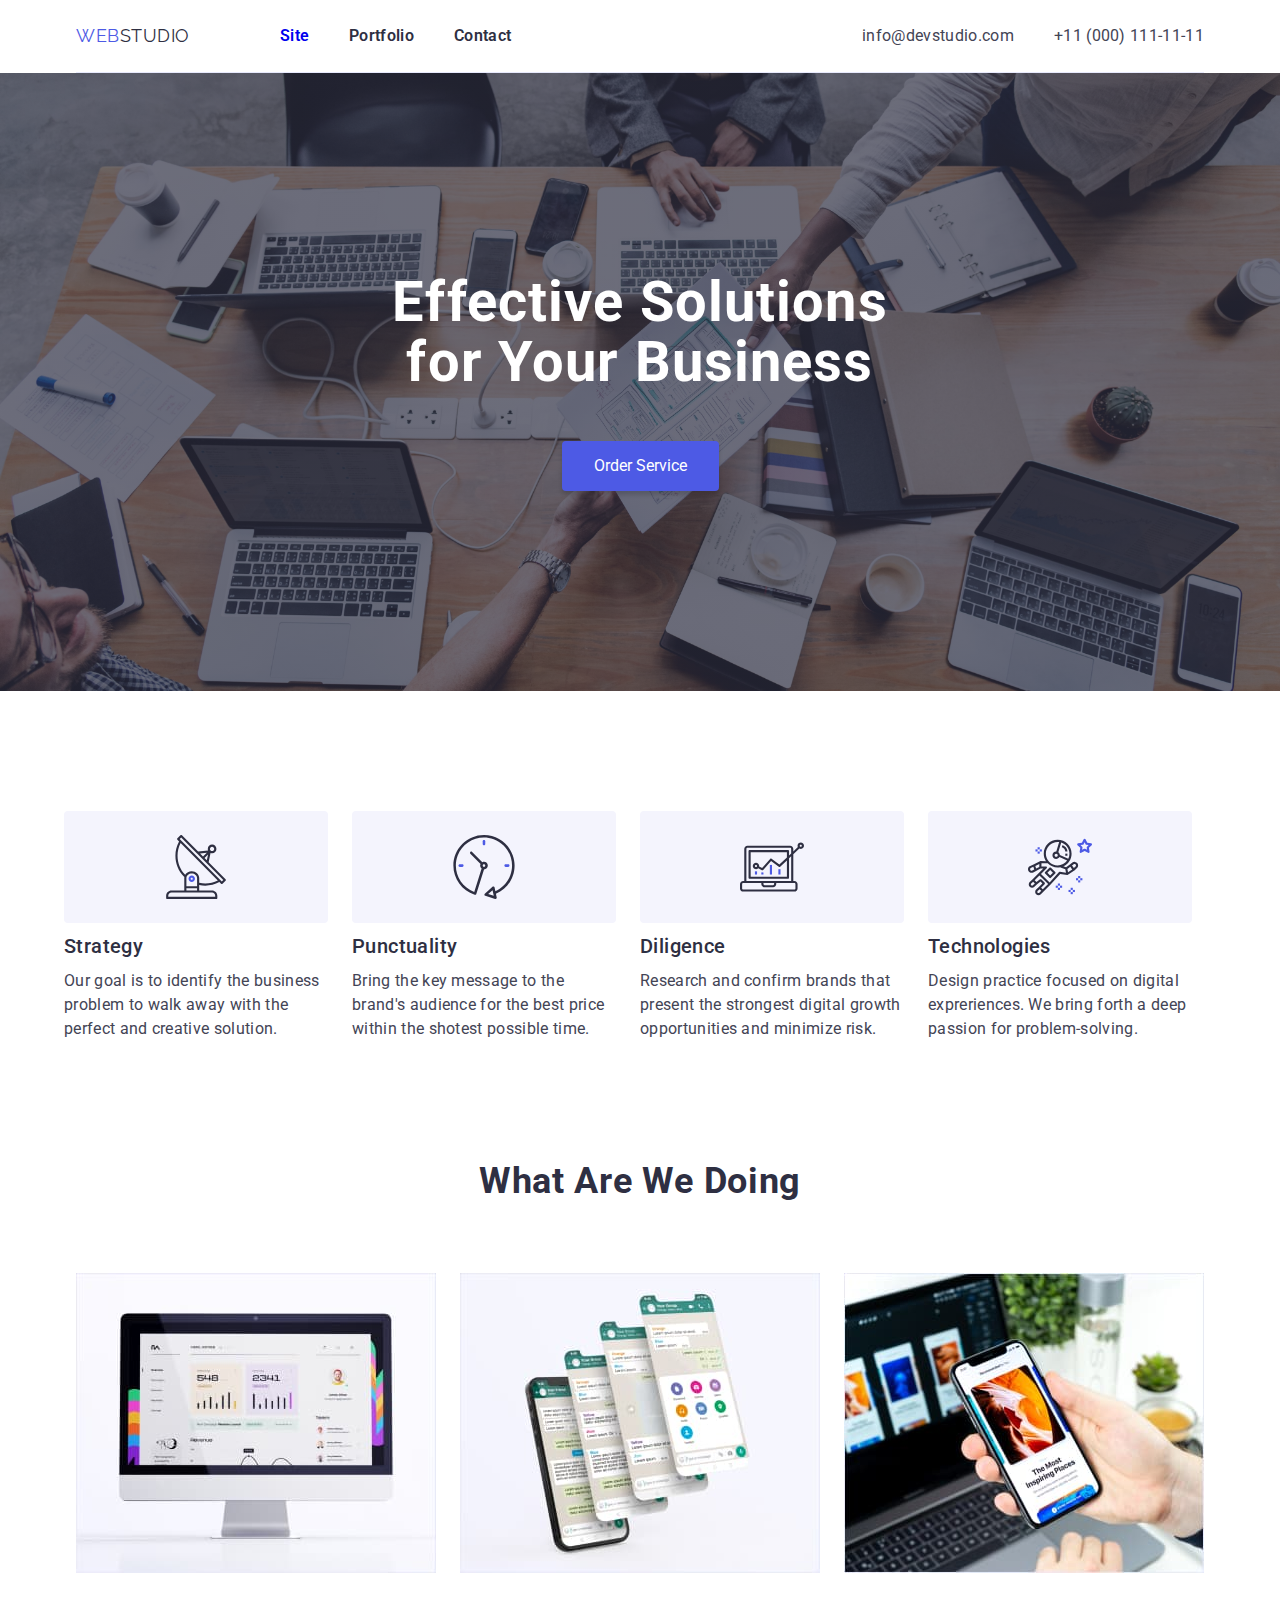
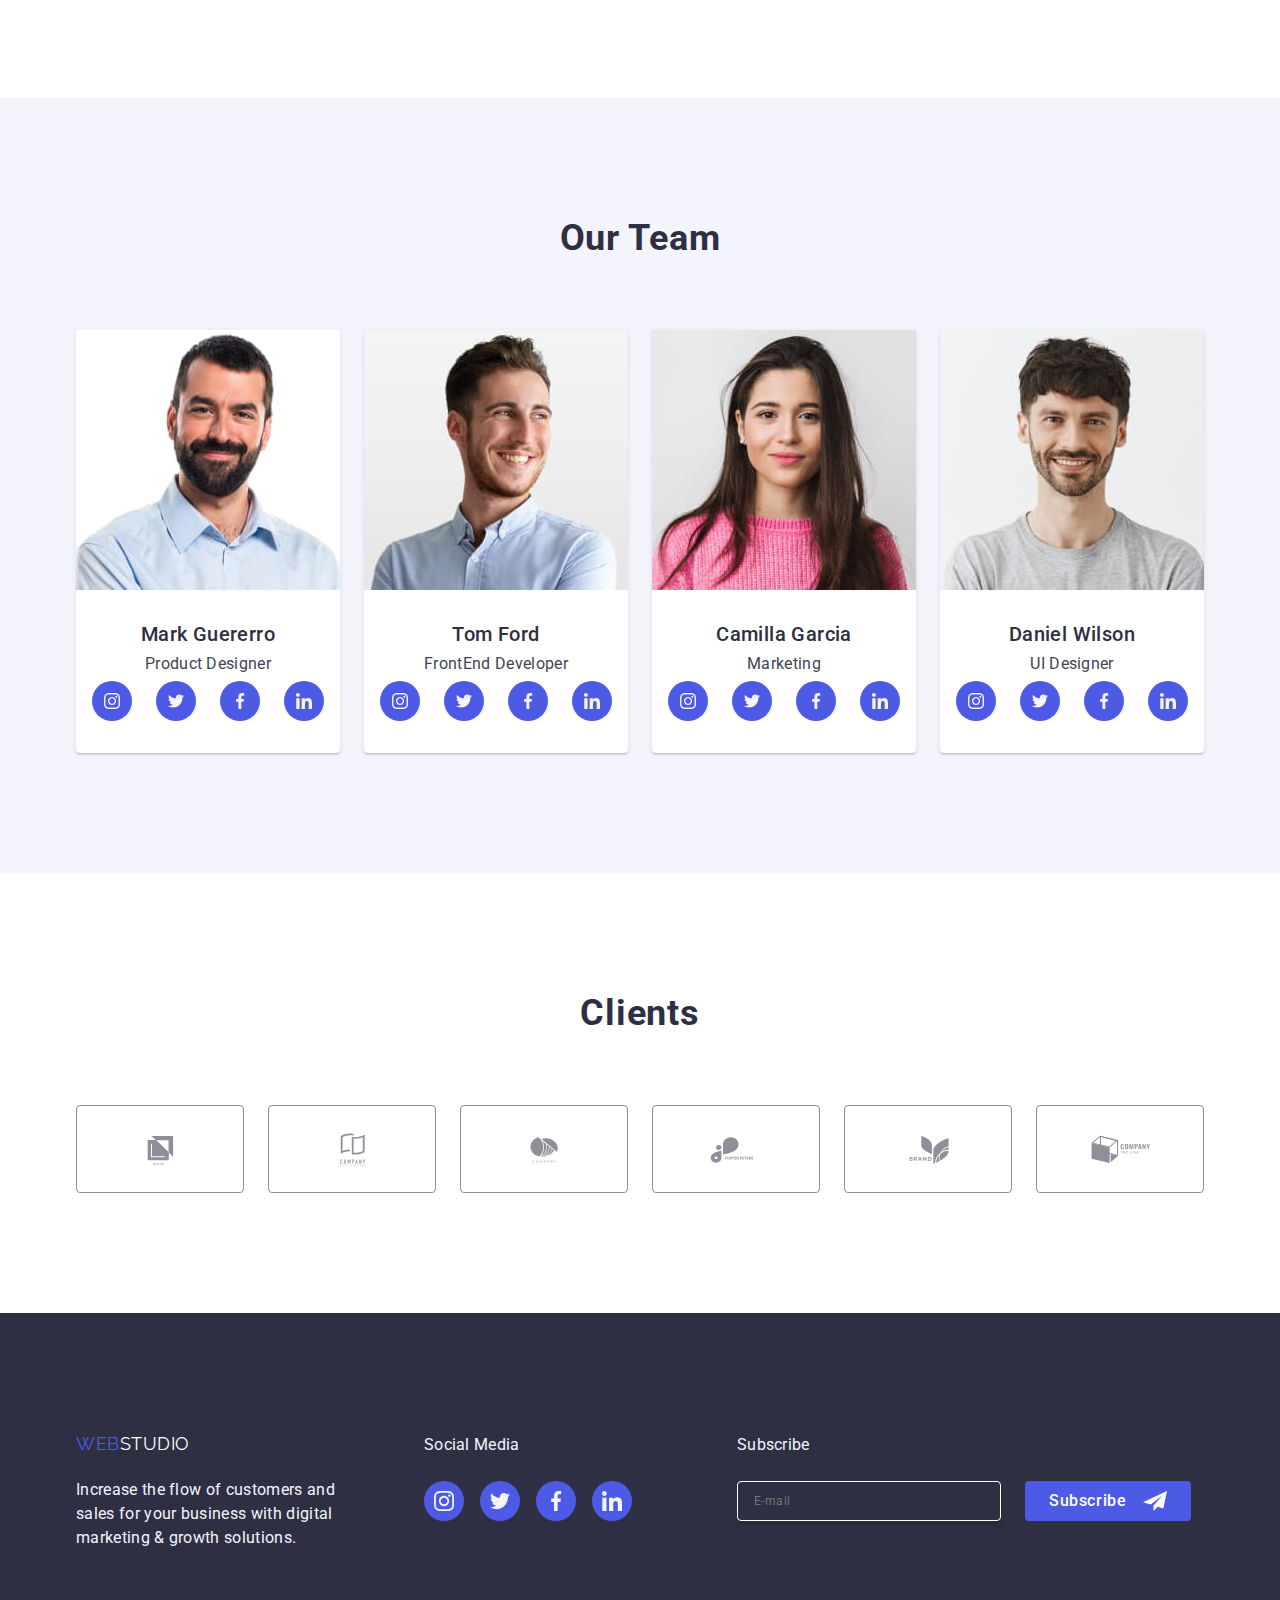
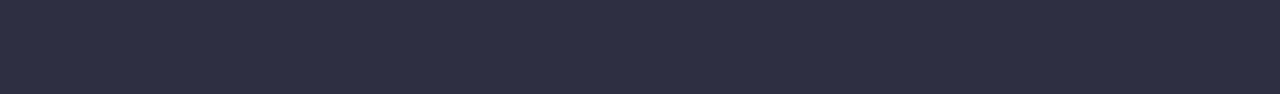
==== commit d1d1bc7f: "Update" ====
--- a/index.html
+++ b/index.html
@@ -38,6 +38,7 @@
             d="M1.961 29.154h42.965M1.961 15.615h42.965M1.961 2.077h42.965"
           ></path>
         </symbol>
+        <!--
         <symbol id="icon-property-1-click" viewBox="0 0 32 32">
           <path
             fill="#404bbf"
@@ -1038,6 +1039,7 @@
             d="M32 6.078c-1.19 0.522-2.458 0.868-3.78 1.036 1.36-0.812 2.398-2.088 2.886-3.626-1.268 0.756-2.668 1.29-4.16 1.588-1.204-1.282-2.92-2.076-4.792-2.076-3.632 0-6.556 2.948-6.556 6.562 0 0.52 0.044 1.020 0.152 1.496-5.454-0.266-10.28-2.88-13.522-6.862-0.566 0.982-0.898 2.106-0.898 3.316 0 2.272 1.17 4.286 2.914 5.452-1.054-0.020-2.088-0.326-2.964-0.808 0 0.020 0 0.046 0 0.072 0 3.188 2.274 5.836 5.256 6.446-0.534 0.146-1.116 0.216-1.72 0.216-0.42 0-0.844-0.024-1.242-0.112 0.85 2.598 3.262 4.508 6.13 4.57-2.232 1.746-5.066 2.798-8.134 2.798-0.538 0-1.054-0.024-1.57-0.090 2.906 1.874 6.35 2.944 10.064 2.944 12.072 0 18.672-10 18.672-18.668 0-0.29-0.010-0.57-0.024-0.848 1.302-0.924 2.396-2.078 3.288-3.406z"
           ></path>
         </symbol>
+        -->
       </defs>
     </svg>
     <header>
@@ -1048,7 +1050,6 @@
             >Web<span id="studio">Studio</span>
           </a>
           <!-- Navigation -->
-
           <nav class="navigation">
             <ul class="nav-list list">
               <li class="nav-item">
@@ -1094,75 +1095,92 @@
         </div>
       </div>
       <div class="mobile-menu" id="mobile-menu" data-mobile-menu>
-        <div class="mobile-menu_container">
-          <button
-            class="close-btn mobile-menu_close-btn"
-            type="button"
-            data-mobile-menu-close
-          >
-            <svg
-              class="close-btn_icon"
-              width="40"
-              height="40"
-              aria-label="Close mobile menu button"
-            >
-              <use xlink:href="#icon-charm_menu-hamburger"></use>
-            </svg>
-          </button>
+        <div class="mm_container">
+          <div class="mm_button" data-model-close>
+            <a href="" class="mm_close-link">
+              <svg
+                class="mm_button-icon-default close-black-18dp-1a"
+                width="8"
+                height="8"
+              >
+                <use
+                  href="./images/sprite/icons.svg#icon-close-black-18dp-1a"
+                ></use>
+              </svg>
+              <svg
+                class="mm_button-icon-hover close-black-18dp-1b"
+                width="8"
+                height="8"
+              >
+                <use
+                  href="./images/sprite/icons.svg#icon-close-black-18dp-1b"
+                ></use>
+              </svg>
+            </a>
+          </div>
           <nav>
-            <ul class="mobile-menu__nav nav nav--type--column list">
-              <li class="nav__item nav__item--indent--top">
-                <a
-                  href=""
-                  class="nav__link nav__link--size--M nav__link--active link"
+            <ul class="mm_nav-list list">
+              <li class="mm_nav-item mm_nav-title">
+                <a href="./index.html" class="mm_nav-link mm_item mm_current"
                   >Site</a
                 >
               </li>
-              <li class="nav__item nav__item--indent--top">
-                <a
-                  href="./portfolio.html"
-                  class="nav__link nav__link--size--M link"
+              <li class="mm_nav-item mm_nav-title">
+                <a href="./porfolio.html" class="mm_nav-link mm_item mm_link"
                   >Portfolio</a
                 >
               </li>
-              <li class="nav__item nav__item--indent--top">
-                <a href="" class="nav__link nav__link--size--M link"
-                  >Contacts</a
-                >
+              <li class="mm_nav-item mm_nav-title">
+                <a href="" class="mm_nav-link mm_item mm_link">Contacts</a>
               </li>
             </ul>
           </nav>
-          <ul class="mobile-menu__contacts list">
-            <li class="mobile-menu__item">
+          <ul class="mm_contact-list list">
+            <li class="mm_contact-item">
               <a
-                href="tel:+380961111111"
-                class="mobile-menu__link mobile-menu__link--accent link"
+                href="tel:+1100011111"
+                class="mm_contact-number mm_contact-link mm_item"
               >
                 +11 (000) 111-11-11</a
               >
             </li>
-
-            <li class="mobile-menu__item">
+            <li class="mm_contact-item">
               <a
                 href="mailto:info@devstudio.com"
-                class="mobile-menu__link link"
+                class="mm_contact-email mm_contact-link mm_item"
               >
                 info@devstudio.com
               </a>
             </li>
           </ul>
-          <ul class="socials mobile-menu__socials list">
-            <li class="socials__item">
-              <a href="" class="socials__link link">Instagram</a>
-            </li>
-            <li class="socials__item">
-              <a href="" class="socials__link link">Twitter</a>
-            </li>
-            <li class="socials__item">
-              <a href="" class="socials__link link">Facebook</a>
-            </li>
-            <li class="socials__item">
-              <a href="" class="socials__link link">LinkedIn</a>
+          <ul class="mm_socials list">
+            <li class="mm_socials-item">
+              <a href="" class="mm_socials-link">
+                <svg class="socials-icon" width="24" height="24">
+                  <use href="./images/sprite/icons.svg#icon-instagram-2"></use>
+                </svg>
+              </a>
+            </li>
+            <li class="mm_socials-item">
+              <a href="" class="mm_socials-link">
+                <svg class="mm_socials-icon" width="24" height="24">
+                  <use href="./images/sprite/icons.svg#icon-twitter-1"></use>
+                </svg>
+              </a>
+            </li>
+            <li class="mm_socials-item">
+              <a href="" class="mm_socials-link">
+                <svg class="mm_socials-icon" width="24" height="24">
+                  <use href="./images/sprite/icons.svg#icon-facebook-1"></use>
+                </svg>
+              </a>
+            </li>
+            <li class="mm_socials-item">
+              <a href="" class="mm_socials-link">
+                <svg class="mm_socials-icon" width="24" height="24">
+                  <use href="./images/sprite/icons.svg#icon-linkedin-1"></use>
+                </svg>
+              </a>
             </li>
           </ul>
         </div>
@@ -1191,7 +1209,7 @@
             <li class="features-item">
               <div class="features-thumbnail">
                 <svg class="features-icon" width="64" height="64">
-                  <use xlink:href="#icon-antenna-1"></use>
+                  <use href="./images/sprite/icons.svg#icon-antenna-1"></use>
                 </svg>
               </div>
               <h3 class="features-title top-text">Strategy</h3>
@@ -1203,7 +1221,7 @@
             <li class="features-item">
               <div class="features-thumbnail">
                 <svg class="features-icon" width="64" height="64">
-                  <use xlink:href="#icon-clock-1"></use>
+                  <use href="./images/sprite/icons.svg#icon-clock-1"></use>
                 </svg>
               </div>
               <h3 class="features-title top-text">Punctuality</h3>
@@ -1215,7 +1233,7 @@
             <li class="features-item">
               <div class="features-thumbnail">
                 <svg class="features-icon" width="64" height="64">
-                  <use xlink:href="#icon-diagram-1"></use>
+                  <use href="./images/sprite/icons.svg#icon-diagram-1"></use>
                 </svg>
               </div>
               <h3 class="features-title top-text">Diligence</h3>
@@ -1227,7 +1245,7 @@
             <li class="features-item">
               <div class="features-thumbnail">
                 <svg class="features-icon" width="64" height="64">
-                  <use xlink:href="#icon-astronaut-1"></use>
+                  <use href="./images/sprite/icons.svg#icon-astronaut-1"></use>
                 </svg>
               </div>
               <h3 class="features-title top-text">Technologies</h3>
@@ -1298,28 +1316,36 @@
                   <li class="socials-item">
                     <a href="" class="socials-link">
                       <svg class="socials-icon" width="16" height="16">
-                        <use xlink:href="#icon-instagram-2"></use>
+                        <use
+                          href="./images/sprite/icons.svg#icon-instagram-2"
+                        ></use>
                       </svg>
                     </a>
                   </li>
                   <li class="socials-item">
                     <a href="" class="socials-link">
                       <svg class="socials-icon" width="16" height="16">
-                        <use xlink:href="#icon-twitter-1"></use>
+                        <use
+                          href="./images/sprite/icons.svg#icon-twitter-1"
+                        ></use>
                       </svg>
                     </a>
                   </li>
                   <li class="socials-item">
                     <a href="" class="socials-link">
                       <svg class="socials-icon" width="16" height="16">
-                        <use xlink:href="#icon-facebook-1"></use>
+                        <use
+                          href="./images/sprite/icons.svg#icon-facebook-1"
+                        ></use>
                       </svg>
                     </a>
                   </li>
                   <li class="socials-item">
                     <a href="" class="socials-link">
                       <svg class="socials-icon" width="16" height="16">
-                        <use xlink:href="#icon-linkedin-1"></use>
+                        <use
+                          href="./images/sprite/icons.svg#icon-linkedin-1"
+                        ></use>
                       </svg>
                     </a>
                   </li>
@@ -1342,28 +1368,36 @@
                   <li class="socials-item">
                     <a href="" class="socials-link">
                       <svg class="socials-icon" width="16" height="16">
-                        <use xlink:href="#icon-instagram-2"></use>
+                        <use
+                          href="./images/sprite/icons.svg#icon-instagram-2"
+                        ></use>
                       </svg>
                     </a>
                   </li>
                   <li class="socials-item">
                     <a href="" class="socials-link">
                       <svg class="socials-icon" width="16" height="16">
-                        <use xlink:href="#icon-twitter-1"></use>
+                        <use
+                          href="./images/sprite/icons.svg#icon-twitter-1"
+                        ></use>
                       </svg>
                     </a>
                   </li>
                   <li class="socials-item">
                     <a href="" class="socials-link">
                       <svg class="socials-icon" width="16" height="16">
-                        <use xlink:href="#icon-facebook-1"></use>
+                        <use
+                          href="./images/sprite/icons.svg#icon-facebook-1"
+                        ></use>
                       </svg>
                     </a>
                   </li>
                   <li class="socials-item">
                     <a href="" class="socials-link">
                       <svg class="socials-icon" width="16" height="16">
-                        <use xlink:href="#icon-linkedin-1"></use>
+                        <use
+                          href="./images/sprite/icons.svg#icon-linkedin-1"
+                        ></use>
                       </svg>
                     </a>
                   </li>
@@ -1384,28 +1418,36 @@
                   <li class="socials-item">
                     <a href="" class="socials-link">
                       <svg class="socials-icon" width="16" height="16">
-                        <use xlink:href="#icon-instagram-2"></use>
+                        <use
+                          href="./images/sprite/icons.svg#icon-instagram-2"
+                        ></use>
                       </svg>
                     </a>
                   </li>
                   <li class="socials-item">
                     <a href="" class="socials-link">
                       <svg class="socials-icon" width="16" height="16">
-                        <use xlink:href="#icon-twitter-1"></use>
+                        <use
+                          href="./images/sprite/icons.svg#icon-twitter-1"
+                        ></use>
                       </svg>
                     </a>
                   </li>
                   <li class="socials-item">
                     <a href="" class="socials-link">
                       <svg class="socials-icon" width="16" height="16">
-                        <use xlink:href="#icon-facebook-1"></use>
+                        <use
+                          href="./images/sprite/icons.svg#icon-facebook-1"
+                        ></use>
                       </svg>
                     </a>
                   </li>
                   <li class="socials-item">
                     <a href="" class="socials-link">
                       <svg class="socials-icon" width="16" height="16">
-                        <use xlink:href="#icon-linkedin-1"></use>
+                        <use
+                          href="./images/sprite/icons.svg#icon-linkedin-1"
+                        ></use>
                       </svg>
                     </a>
                   </li>
@@ -1426,28 +1468,36 @@
                   <li class="socials-item">
                     <a href="" class="socials-link">
                       <svg class="socials-icon" width="16" height="16">
-                        <use xlink:href="#icon-instagram-2"></use>
+                        <use
+                          href="./images/sprite/icons.svg#icon-instagram-2"
+                        ></use>
                       </svg>
                     </a>
                   </li>
                   <li class="socials-item">
                     <a href="" class="socials-link">
                       <svg class="socials-icon" width="16" height="16">
-                        <use xlink:href="#icon-twitter-1"></use>
+                        <use
+                          href="./images/sprite/icons.svg#icon-twitter-1"
+                        ></use>
                       </svg>
                     </a>
                   </li>
                   <li class="socials-item">
                     <a href="" class="socials-link">
                       <svg class="socials-icon" width="16" height="16">
-                        <use xlink:href="#icon-facebook-1"></use>
+                        <use
+                          href="./images/sprite/icons.svg#icon-facebook-1"
+                        ></use>
                       </svg>
                     </a>
                   </li>
                   <li class="socials-item">
                     <a href="" class="socials-link">
                       <svg class="socials-icon" width="16" height="16">
-                        <use xlink:href="#icon-linkedin-1"></use>
+                        <use
+                          href="./images/sprite/icons.svg#icon-linkedin-1"
+                        ></use>
                       </svg>
                     </a>
                   </li>
@@ -1465,60 +1515,60 @@
             <li class="client-item">
               <a href="" class="client-link client1">
                 <svg class="client1-icon-a" width="104" height="56">
-                  <use xlink:href="#icon-Client-1a"></use>
+                  <use href="./images/sprite/icons.svg#icon-Client-1a"></use>
                 </svg>
                 <svg class="client1-icon-b" width="147" height="78">
-                  <use xlink:href="#icon-Client-1b"></use>
+                  <use href="./images/sprite/icons.svg#icon-Client-1b"></use>
                 </svg>
               </a>
             </li>
             <li class="client-item">
               <a href="" class="client-link client2">
                 <svg class="client2-icon-a" width="104" height="56">
-                  <use xlink:href="#icon-Client-2a"></use>
+                  <use href="./images/sprite/icons.svg#icon-Client-2a"></use>
                 </svg>
                 <svg class="client2-icon-b" width="147" height="78">
-                  <use xlink:href="#icon-Client-2b"></use>
+                  <use href="./images/sprite/icons.svg#icon-Client-2b"></use>
                 </svg>
               </a>
             </li>
             <li class="client-item">
               <a href="" class="client-link client3">
                 <svg class="client3-icon-a" width="104" height="56">
-                  <use xlink:href="#icon-Client-3a"></use>
+                  <use href="./images/sprite/icons.svg#icon-Client-3a"></use>
                 </svg>
                 <svg class="client3-icon-b" width="147" height="78">
-                  <use xlink:href="#icon-Client-3b"></use>
+                  <use href="./images/sprite/icons.svg#icon-Client-3b"></use>
                 </svg>
               </a>
             </li>
             <li class="client-item">
               <a href="" class="client-link client4">
                 <svg class="client4-icon-a" width="104" height="56">
-                  <use xlink:href="#icon-Client-4a"></use>
+                  <use href="./images/sprite/icons.svg#icon-Client-4a"></use>
                 </svg>
                 <svg class="client4-icon-b" width="147" height="78">
-                  <use xlink:href="#icon-Client-4b"></use>
+                  <use href="./images/sprite/icons.svg#icon-Client-4b"></use>
                 </svg>
               </a>
             </li>
             <li class="client-item">
               <a href="" class="client-link client5">
                 <svg class="client5-icon-a" width="104" height="56">
-                  <use xlink:href="#icon-Client-5a"></use>
+                  <use href="./images/sprite/icons.svg#icon-Client-5a"></use>
                 </svg>
                 <svg class="client5-icon-b" width="147" height="78">
-                  <use xlink:href="#icon-Client-5b"></use>
+                  <use href="./images/sprite/icons.svg#icon-Client-5b"></use>
                 </svg>
               </a>
             </li>
             <li class="client-item">
               <a href="" class="client-link client6">
                 <svg class="client6-icon-a" width="104" height="56">
-                  <use xlink:href="#icon-Client-6a"></use>
-                </svg>
-                <svg class="client6-icon-b" width="104" height="56">
-                  <use xlink:href="#icon-Client-6b"></use>
+                  <use href="./images/sprite/icons.svg#icon-Client-6a"></use>
+                </svg>
+                <svg class="client6-icon-b" width="147" height="78">
+                  <use href="./images/sprite/icons.svg#icon-Client-6b"></use>
                 </svg>
               </a>
             </li>
@@ -1549,7 +1599,7 @@
             </div>
           </div>
         </div>
-        <!-- Footer Socials -->
+        <!-- Footer socials -->
         <div class="footer-container">
           <div class="footer-item footer-socials-container">
             <p class="footer-text-item">Social Media</p>
@@ -1557,28 +1607,30 @@
               <div class="footer-socials-item">
                 <a href="" class="footer-socials-link">
                   <svg class="socials-icon" width="20" height="20">
-                    <use xlink:href="#icon-instagram-2"></use>
+                    <use
+                      href="./images/sprite/icons.svg#icon-instagram-2"
+                    ></use>
                   </svg>
                 </a>
               </div>
               <div class="footer-socials-item">
                 <a href="" class="footer-socials-link">
                   <svg class="footer-socials-icon" width="20" height="20">
-                    <use xlink:href="#icon-twitter-1"></use>
+                    <use href="./images/sprite/icons.svg#icon-twitter-1"></use>
                   </svg>
                 </a>
               </div>
               <div class="footer-socials-item">
                 <a href="" class="footer-socials-link">
                   <svg class="footer-socials-icon" width="20" height="20">
-                    <use xlink:href="#icon-facebook-1"></use>
+                    <use href="./images/sprite/icons.svg#icon-facebook-1"></use>
                   </svg>
                 </a>
               </div>
               <div class="footer-socials-item">
                 <a href="" class="footer-socials-link">
                   <svg class="footer-socials-icon" width="20" height="20">
-                    <use xlink:href="#icon-linkedin-1"></use>
+                    <use href="./images/sprite/icons.svg#icon-linkedin-1"></use>
                   </svg>
                 </a>
               </div>
@@ -1594,7 +1646,7 @@
               <button type="submit" class="button-footer">
                 Subscribe
                 <svg class="submit-icon" width="24" height="24">
-                  <use xlink:href="#icon-frame-3"></use>
+                  <use href="./images/sprite/icons.svg#icon-frame-3"></use>
                 </svg>
               </button>
             </form>
@@ -1612,14 +1664,18 @@
               width="8"
               height="8"
             >
-              <use xlink:href="#icon-close-black-18dp-1a"></use>
+              <use
+                href="./images/sprite/icons.svg#icon-close-black-18dp-1a"
+              ></use>
             </svg>
             <svg
               class="modal-button-icon close-black-18dp-1b"
               width="8"
               height="8"
             >
-              <use xlink:href="#icon-close-black-18dp-1b"></use>
+              <use
+                href="./images/sprite/icons.svg#icon-close-black-18dp-1b"
+              ></use>
             </svg>
           </a>
         </div>
--- a/css/styles.css
+++ b/css/styles.css
@@ -29,6 +29,10 @@
 
   --section-item-gap: 24px;
   --timing-function: cubic-bezier(0.4, 0, 0.2, 1);
+
+  --sml: 428px;
+  --med: 768px;
+  --lrg: 1158px;
 }
 
 body {
@@ -79,19 +83,19 @@
   padding-right: 15px;
   margin: 0 auto;
 }
-@media screen and (min-width: 428px) {
+@media screen and (max-width: 767px) {
   .container {
-    width: 428px;
+    width: var(--sml);
   }
 }
 @media screen and (min-width: 768px) {
   .container {
-    width: 768px;
+    width: var(--med);
   }
 }
 @media screen and (min-width: 1158px) {
   .container {
-    width: 1158px;
+    width: var(--lrg);
   }
 }
 .container_header {
@@ -110,7 +114,7 @@
   letter-spacing: 0.72px;
   text-transform: capitalize;
 }
-@media screen and (min-width: 428px) {
+@media screen and (max-width: 767px) {
   .top-text {
     text-align: center;
     width: 396px;
@@ -148,7 +152,7 @@
   }
 }
 
-@media screen and (min-width: 428px) and (max-width: 1157px) {
+@media screen and (max-width: 767px) and (max-width: 1157px) {
   .bottom-text {
     color: var(--bottom-text-color);
 
@@ -206,12 +210,19 @@
 ul {
   margin: 0;
 }
-@media screen and (min-width: 428px) {
+@media screen and (max-width: 767px) {
+  .section {
+    padding-top: 60px;
+    padding-bottom: 60px;
+  }
+}
+@media screen and (min-width: 767px) {
   .section {
     padding-top: 96px;
     padding-bottom: 96px;
   }
 }
+
 @media screen and (min-width: 1158px) {
   .section {
     padding-top: 120px;
@@ -468,7 +479,7 @@
   transition: transform 250ms var(--timing-function),
     -webkit-transform 250ms var(--timing-function);
 }
-.mobile-menu_container {
+.mm_container {
   display: -webkit-box;
   display: -ms-flexbox;
   display: flex;
@@ -477,11 +488,140 @@
   -ms-flex-direction: column;
   flex-direction: column;
   height: 100%;
-  margin: 0 40px;
+  margin-left: 40px;
 }
 .mobile-menu.is-open {
   -webkit-transform: translateX(0);
   transform: translateX(0);
+}
+svg.mm_button-icon-default {
+  display: block;
+}
+svg.mm_button-icon-hover {
+  display: none;
+}
+div.mm_button:hover,
+div.mm_button:focus {
+  transition: background-color 250ms var(--timing-function);
+  background-color: var(--OCEAN);
+}
+div.mm_button:hover svg.mm_button-icon-default {
+  display: none;
+}
+div.mm_button:hover svg.mm_button-icon-hover {
+  display: block;
+}
+
+.mm_nav-title {
+  color: var(--NAVY-BLUE);
+
+  /* Header 2 */
+  font-size: 36px;
+  font-weight: 700;
+  line-height: 1.1111; /* 111.111% */
+  letter-spacing: 0.72px;
+}
+.mm_nav-link:hover {
+  color: var(--IRIS);
+}
+.mm_current {
+  color: var(--OCEAN);
+}
+.mm_contact-number {
+  display: inline-flex;
+  flex-direction: column;
+  align-items: flex-start;
+
+  width: 353px;
+  color: var(--IRIS);
+
+  /* Header 2 */
+  font-size: 36px;
+  font-weight: 700;
+  line-height: 1.1111; /* 111.111% */
+  letter-spacing: 0.72px;
+}
+.mm_contact-email {
+  color: var(--SLATE);
+
+  /* Header 3 */
+  font-family: Roboto;
+  font-size: 20px;
+  font-style: normal;
+  font-weight: 400;
+  line-height: 1.2; /* 120% */
+  letter-spacing: 0.4px;
+}
+.mm_contact-link:hover,
+.mm_contact-link:focus {
+  color: var(--OCEAN);
+}
+.mm_contact_number {
+  color: var(--SLATE);
+
+  /* Header 3 */
+  font-size: 20px;
+  font-weight: 500;
+  line-height: 1.2; /* 120% */
+  letter-spacing: 0.4px;
+}
+.mm_item,
+.mm_contact-number,
+.mm_contact-email {
+  text-decoration: none;
+}
+.mm_button {
+  position: absolute;
+  right: var(--section-item-gap);
+  top: var(--section-item-gap);
+
+  display: flex;
+  justify-content: center;
+  align-items: center;
+
+  width: var(--section-item-gap);
+  height: var(--section-item-gap);
+
+  color: var(--BLACK);
+  background-color: var(--WHITE);
+  border: 1px solid rgba(0, 0, 0, 0.1);
+  border-radius: 50%;
+}
+.mm_nav-list {
+  padding-top: 32px;
+}
+.mm_nav-item:not(:first-child) {
+  padding-top: 40px;
+}
+.mm_contact-list {
+  padding-top: 284px;
+  padding-bottom: 48px;
+}
+.mm_contact-item:first-child {
+  padding-bottom: 40px;
+}
+
+.mm_socials {
+  display: flex;
+}
+.mm_socials-link {
+  display: inline-flex;
+  justify-content: center;
+  align-items: center;
+  width: 40px;
+  height: 40px;
+  background-color: var(--IRIS);
+  color: var(--CLOUD);
+  border-radius: 50%;
+}
+.mm_socials-item:not(:first-child) {
+  padding-left: 56px;
+}
+
+.mm_socials-item:hover .mm_socials-link,
+.mm_socials-item:focus .mm_socials-link {
+  background-color: var(--GREEN);
+  transition: background-color 250ms var(--timing-function);
 }
 
 /* End of HEADER Styles */
@@ -524,12 +664,11 @@
     max-width: 100%;
   }
 }
-@media screen and (min-width: 428px) {
+@media screen and (max-width: 767px) {
   .main-title {
     color: var(--secondary-text-color);
     text-align: center;
     /* Header 2 */
-    font-family: Roboto;
     font-size: 36px;
     font-weight: 700;
     line-height: 1.1111; /* 111.111% */
@@ -550,8 +689,9 @@
   }
 }
 
-@media screen and (min-width: 428px) {
+@media screen and (max-width: 767px) {
   .main-text {
+    display: inline-flex;
     width: 320px;
   }
 }
@@ -594,7 +734,7 @@
   transition: background-color 250ms var(--timing-function);
 }
 
-@media screen and (min-width: 428px) {
+@media screen and (max-width: 767px) {
   .features {
     padding-top: 60px;
     padding-bottom: 60px;
@@ -602,12 +742,12 @@
 }
 @media screen and (min-width: 768px) {
   .features {
-    padding-top: 96px;
+    padding-top: calc(4 * var(--section-item-gap));
   }
 }
 @media screen and (min-width: 1158px) {
   .features {
-    padding-top: 120px;
+    padding-top: calc(5 * var(--section-item-gap));
   }
 }
 
@@ -629,10 +769,10 @@
   }
   .features-item:nth-child(1),
   .features-item:nth-child(2) {
-    padding-bottom: 72px;
-  }
-}
-@media screen and (min-width: 428px) {
+    padding-bottom: calc(3 * var(--section-item-gap));
+  }
+}
+@media screen and (max-width: 767px) {
   .features-thumbnail {
     display: none;
   }
@@ -701,7 +841,7 @@
   gap: var(--section-item-gap);
 }
 
-@media screen and (min-width: 428px) {
+@media screen and (max-width: 767px) {
   .gallery-list {
     display: flex;
     flex-wrap: wrap;
@@ -737,7 +877,7 @@
 .team {
   background-color: var(--CLOUD);
 }
-@media screen and (min-width: 428px) {
+@media screen and (max-width: 767px) {
   .team-list {
     display: flex;
     flex-wrap: wrap;
@@ -828,7 +968,7 @@
   transition: background-color 250ms var(--timing-function);
 }
 
-@media screen and (min-width: 428px) {
+@media screen and (max-width: 767px) {
   .client-list {
     display: flex;
     flex-wrap: wrap;
@@ -927,7 +1067,7 @@
 a.client4:hover svg.client4-icon-a,
 a.client5:hover svg.client5-icon-a,
 a.client6:hover svg.client6-icon-a {
-  transition: background-color 250ms var(--timing-function);
+  transition: fill 250ms var(--timing-function);
   display: none;
 }
 a.client1:hover svg.client1-icon-b,
@@ -936,7 +1076,7 @@
 a.client4:hover svg.client4-icon-b,
 a.client5:hover svg.client5-icon-b,
 a.client6:hover svg.client6-icon-b {
-  transition: background-color 250ms var(--timing-function);
+  transition: fill 250ms var(--timing-function);
   display: block;
 }
 /* End of MAIN Styles */
@@ -1155,10 +1295,16 @@
   background-color: var(--NAVY-BLUE);
 }
 
-@media screen and (min-width: 428px) {
+@media screen and (max-width: 767px) {
   .footer-section {
     padding-top: calc(3 * var(--section-item-gap));
     padding-bottom: calc(3 * var(--section-item-gap));
+  }
+}
+@media screen and (min-width: 768px) {
+  .footer-section {
+    padding-top: calc(4 * var(--section-item-gap));
+    padding-bottom: calc(4 * var(--section-item-gap));
   }
 }
 @media screen and (min-width: 1158px) {
@@ -1432,6 +1578,7 @@
 .modal-button:hover .modal-button-icon,
 .modal-button:focus .modal-button-icon {
   fill: var(--IRIS);
+  transition: fill 250ms var(--timing-function);
 }
 .modal-button-icon {
   fill: currentColor;
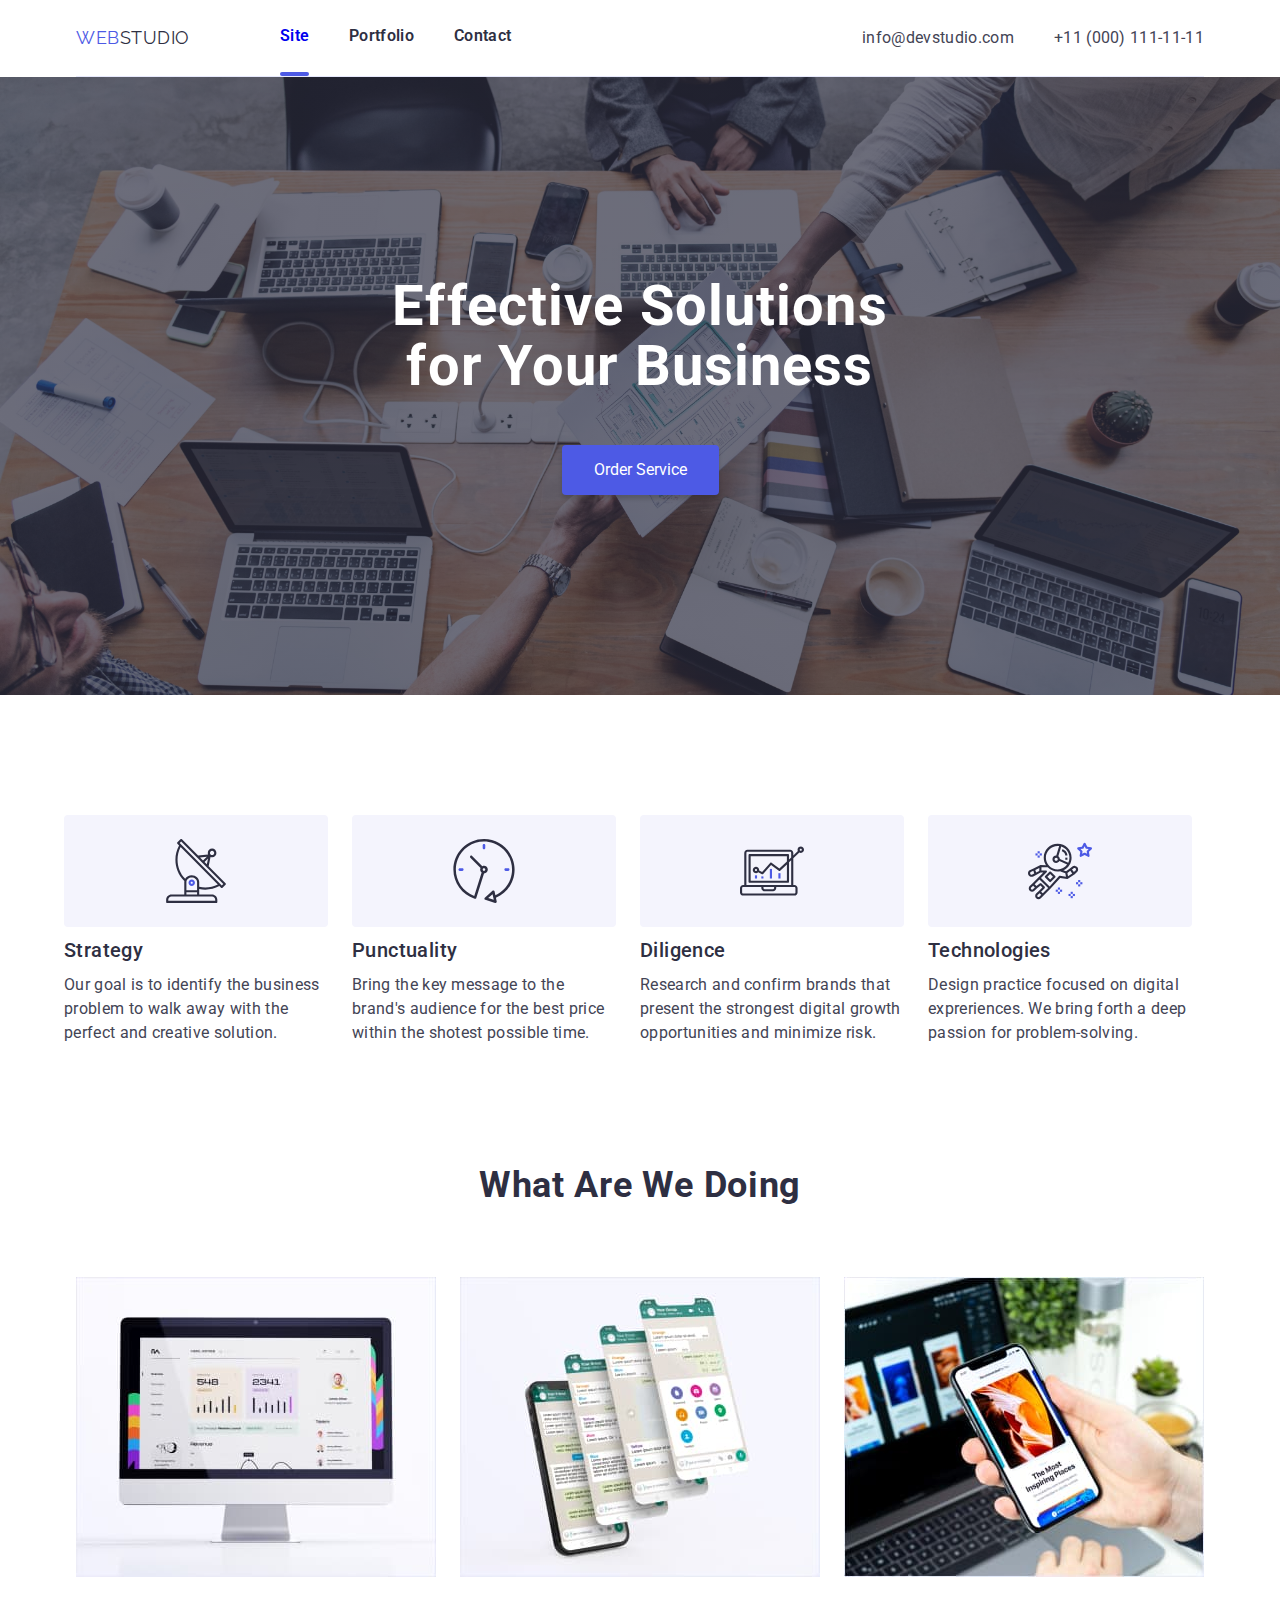
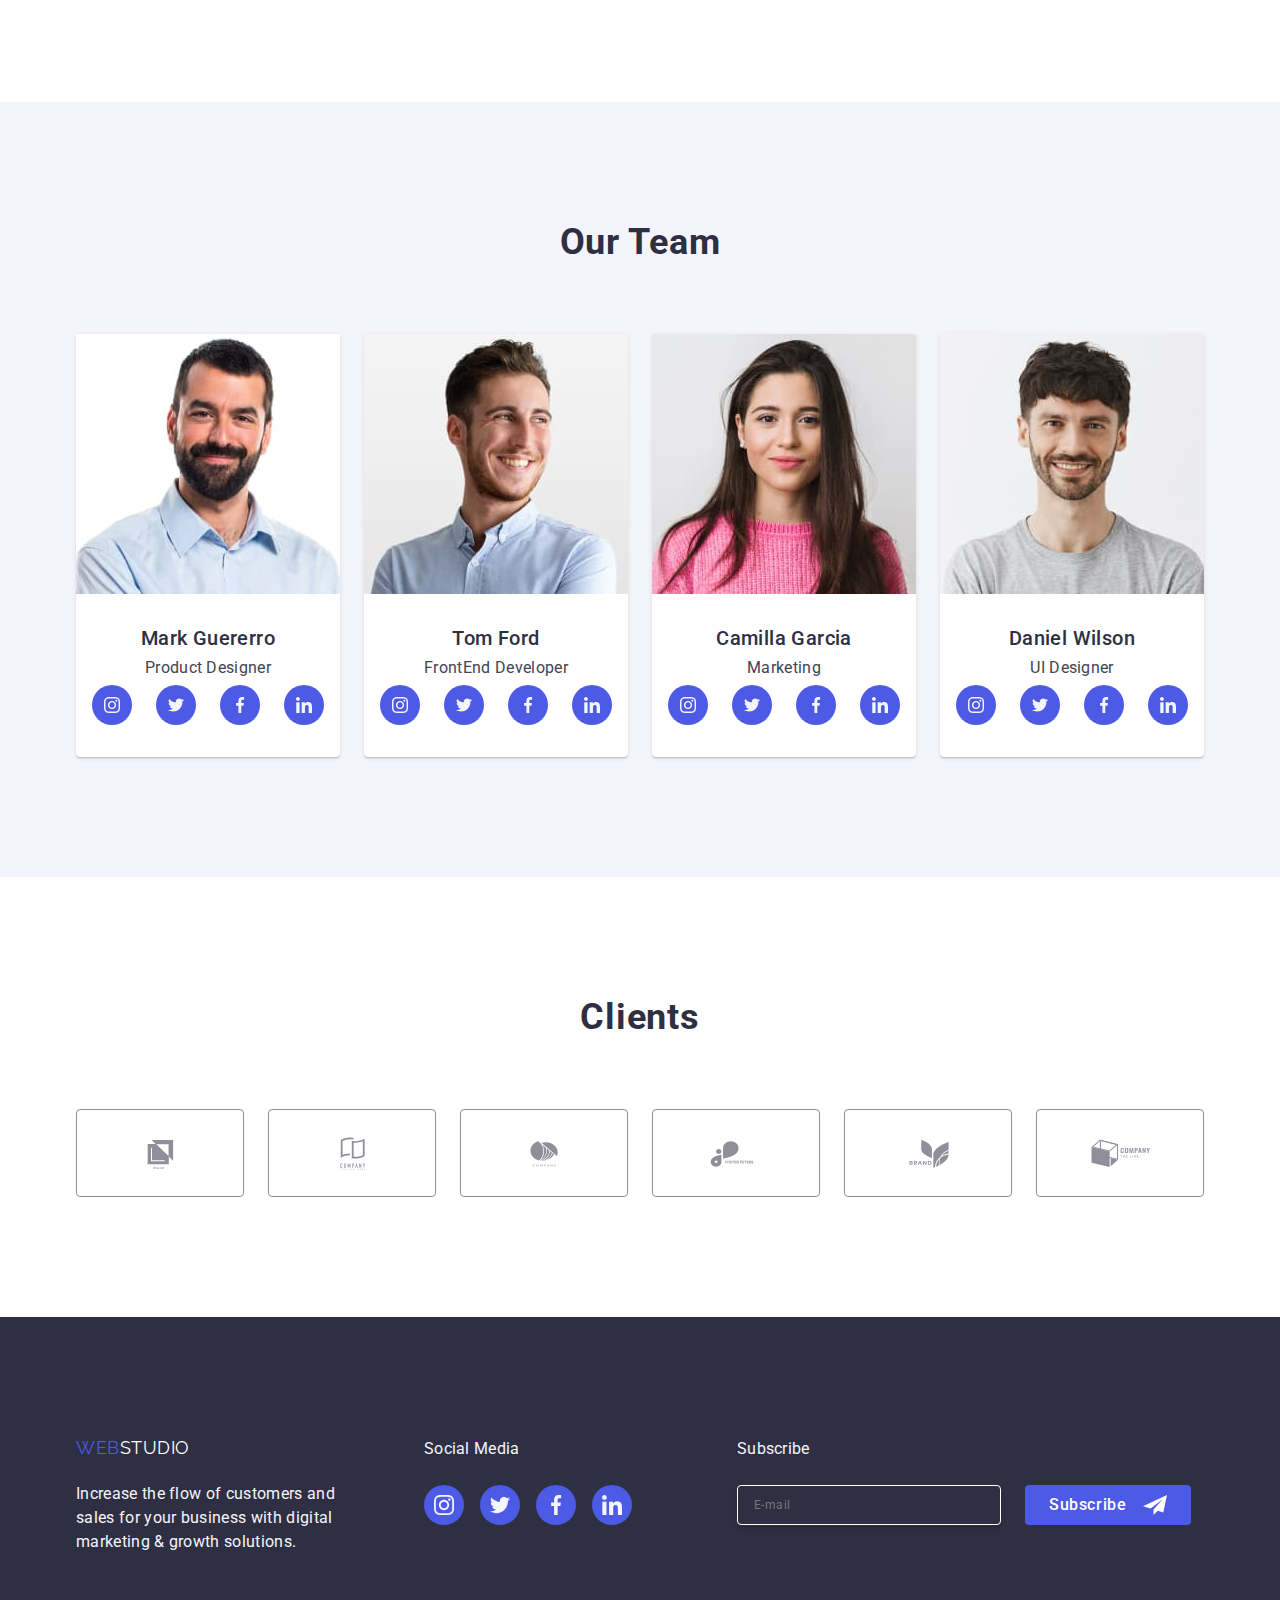
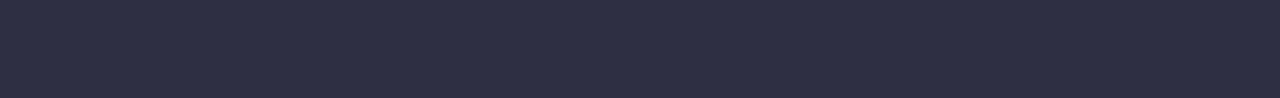
==== commit f8153adc: "Update" ====
--- a/index.html
+++ b/index.html
@@ -20,1028 +20,6 @@
     <title>WEBSTUDIO</title>
   </head>
   <body class="body" body>
-    <!-- SVG Section -->
-    <svg
-      aria-hidden="true"
-      style="position: absolute; width: 0; height: 0; overflow: hidden"
-      version="1.1"
-      xmlns="http://www.w3.org/2000/svg"
-      xmlns:xlink="http://www.w3.org/1999/xlink"
-    >
-      <defs>
-        <symbol id="icon-charm_menu-hamburger" viewBox="0 0 47 32">
-          <path
-            stroke-linejoin="round"
-            stroke-linecap="round"
-            stroke-miterlimit="4"
-            stroke-width="4.3636"
-            d="M1.961 29.154h42.965M1.961 15.615h42.965M1.961 2.077h42.965"
-          ></path>
-        </symbol>
-        <!--
-        <symbol id="icon-property-1-click" viewBox="0 0 32 32">
-          <path
-            fill="#404bbf"
-            style="fill: var(--color1, #404bbf)"
-            d="M4 1h24c1.657 0 3 1.343 3 3v24c0 1.657-1.343 3-3 3h-24c-1.657 0-3-1.343-3-3v-24c0-1.657 1.343-3 3-3z"
-          ></path>
-          <path
-            fill="#f4f4fd"
-            style="fill: var(--color2, #f4f4fd)"
-            d="M22.891 8.51c0.346-0.331 0.805-0.514 1.283-0.51s0.934 0.193 1.275 0.53c0.341 0.336 0.538 0.792 0.551 1.272s-0.161 0.945-0.483 1.299l-9.789 12.309c-0.168 0.182-0.371 0.328-0.597 0.43s-0.47 0.156-0.717 0.161c-0.247 0.005-0.493-0.041-0.723-0.134s-0.438-0.232-0.613-0.408l-6.492-6.527c-0.181-0.169-0.326-0.374-0.426-0.601s-0.155-0.472-0.159-0.72c-0.004-0.248 0.041-0.495 0.134-0.725s0.23-0.44 0.405-0.615c0.175-0.176 0.383-0.314 0.612-0.407s0.475-0.139 0.722-0.134c0.247 0.004 0.491 0.059 0.716 0.16s0.429 0.247 0.597 0.429l5.137 5.163 8.521-10.915c0.015-0.019 0.032-0.037 0.049-0.054h-0.002z"
-          ></path>
-          <path
-            fill="none"
-            stroke="#404bbf"
-            style="stroke: var(--color1, #404bbf)"
-            stroke-linejoin="miter"
-            stroke-linecap="butt"
-            stroke-miterlimit="4"
-            stroke-width="2"
-            d="M4 1h24c1.657 0 3 1.343 3 3v24c0 1.657-1.343 3-3 3h-24c-1.657 0-3-1.343-3-3v-24c0-1.657 1.343-3 3-3z"
-          ></path>
-        </symbol>
-        <symbol id="icon-property-1-default" viewBox="0 0 32 32">
-          <path
-            stroke-linejoin="miter"
-            stroke-linecap="butt"
-            stroke-miterlimit="4"
-            stroke-width="2"
-            d="M4 1h24c1.657 0 3 1.343 3 3v24c0 1.657-1.343 3-3 3h-24c-1.657 0-3-1.343-3-3v-24c0-1.657 1.343-3 3-3z"
-          ></path>
-        </symbol>
-        <symbol id="icon-frame-3" viewBox="0 0 32 32">
-          <path
-            fill="#fff"
-            style="fill: var(--color3, #fff)"
-            d="M32 2.667l-32 15 10.227 3.156 15.773-12.323-11.998 13.488 0.010 0.003-0.012-0.003v7.345l5.735-5.576 7.265 2.242 5-23.333z"
-          ></path>
-        </symbol>
-        <symbol id="icon-Client-1a" viewBox="0 0 61 32">
-          <path
-            fill="#8e8f99"
-            style="fill: var(--color4, #8e8f99)"
-            d="M25.455 8.364l2.548 2.428-4.73-0.003v11.779h12.364v-4.504l2.545 2.425v-12.125h-12.727zM35.525 17.779l-7.225-6.884h7.225v6.884zM33.281 20.845h-8.052v-7.922h0.569v7.386h7.483v0.536zM26.835 24.75l-0.3-0.617h-0.248l0.435 0.817v0.476h0.225v-0.476l0.435-0.817h-0.247l-0.3 0.617zM27.941 24.132h0.053l0.488 1.293h-0.234l-0.105-0.303h-0.5l-0.104 0.303h-0.233l0.486-1.293h0.149zM27.704 24.946h0.378l-0.189-0.548-0.189 0.548zM29.266 24.732c-0.010-0.012-0.019-0.024-0.028-0.036-0.033-0.044-0.059-0.086-0.077-0.127s-0.028-0.084-0.028-0.128c0-0.067 0.014-0.125 0.042-0.174s0.067-0.086 0.118-0.112c0.051-0.027 0.11-0.040 0.178-0.040 0.066 0 0.122 0.013 0.17 0.040s0.085 0.061 0.11 0.104c0.026 0.043 0.039 0.091 0.039 0.142 0 0.041-0.007 0.078-0.022 0.112s-0.035 0.064-0.061 0.092c-0.026 0.028-0.056 0.054-0.091 0.079l-0.090 0.065 0.256 0.302c0.008-0.017 0.016-0.034 0.023-0.052 0.022-0.057 0.033-0.12 0.033-0.189h0.185c0 0.063-0.006 0.122-0.019 0.178s-0.031 0.108-0.058 0.156c-0.011 0.020-0.023 0.039-0.037 0.057l0.189 0.224h-0.248l-0.075-0.088c-0.041 0.031-0.085 0.055-0.133 0.072-0.063 0.022-0.13 0.034-0.201 0.034-0.086 0-0.16-0.016-0.223-0.047s-0.111-0.075-0.146-0.13c-0.034-0.055-0.051-0.118-0.051-0.189 0-0.053 0.011-0.099 0.033-0.139s0.052-0.078 0.090-0.112c0.035-0.032 0.075-0.063 0.12-0.095zM29.372 24.861l-0.027 0.019c-0.031 0.025-0.055 0.050-0.070 0.074s-0.025 0.044-0.029 0.064-0.007 0.037-0.007 0.052c0 0.038 0.008 0.072 0.024 0.103s0.041 0.055 0.072 0.074c0.032 0.018 0.071 0.027 0.116 0.027 0.049 0 0.097-0.011 0.143-0.033 0.023-0.011 0.045-0.025 0.066-0.041l-0.288-0.338zM29.423 24.625l0.079-0.053c0.037-0.025 0.064-0.049 0.080-0.073s0.024-0.054 0.024-0.091c0-0.031-0.012-0.059-0.036-0.085s-0.057-0.039-0.1-0.039c-0.030 0-0.056 0.007-0.076 0.021s-0.036 0.032-0.047 0.055c-0.010 0.022-0.015 0.048-0.015 0.075s0.007 0.054 0.020 0.083 0.032 0.057 0.056 0.088c0.005 0.006 0.010 0.012 0.015 0.019zM31.685 25.004h-0.222c-0.006 0.056-0.020 0.104-0.041 0.143s-0.050 0.068-0.090 0.088c-0.039 0.020-0.090 0.030-0.154 0.030-0.052 0-0.097-0.010-0.134-0.031s-0.068-0.050-0.092-0.088c-0.024-0.038-0.041-0.083-0.053-0.136s-0.017-0.112-0.017-0.178v-0.109c0-0.069 0.006-0.13 0.019-0.183s0.032-0.099 0.058-0.136 0.057-0.064 0.095-0.083c0.038-0.019 0.082-0.028 0.133-0.028 0.062 0 0.112 0.011 0.151 0.032s0.067 0.051 0.087 0.091c0.020 0.040 0.033 0.087 0.039 0.143h0.222c-0.009-0.086-0.033-0.163-0.073-0.23s-0.094-0.119-0.165-0.157c-0.071-0.038-0.158-0.057-0.261-0.057-0.081 0-0.154 0.014-0.219 0.043s-0.12 0.070-0.166 0.123c-0.046 0.053-0.082 0.117-0.107 0.193s-0.036 0.159-0.036 0.252v0.107c0 0.093 0.012 0.177 0.036 0.252s0.059 0.139 0.105 0.193c0.046 0.053 0.1 0.093 0.164 0.122s0.136 0.043 0.216 0.043c0.104 0 0.193-0.019 0.265-0.057s0.129-0.090 0.17-0.155c0.040-0.066 0.064-0.142 0.071-0.226zM32.918 24.814v-0.071c0-0.098-0.013-0.185-0.039-0.262s-0.062-0.144-0.109-0.198c-0.047-0.055-0.104-0.097-0.17-0.125s-0.139-0.044-0.218-0.044c-0.079 0-0.152 0.015-0.218 0.044s-0.122 0.070-0.17 0.125c-0.047 0.054-0.084 0.12-0.11 0.198s-0.039 0.164-0.039 0.262v0.071c0 0.098 0.013 0.185 0.039 0.263s0.064 0.144 0.112 0.198c0.048 0.054 0.104 0.096 0.17 0.125s0.138 0.043 0.218 0.043c0.080 0 0.153-0.014 0.218-0.043s0.122-0.071 0.169-0.125c0.047-0.054 0.084-0.12 0.109-0.198s0.038-0.165 0.038-0.263zM32.695 24.741v0.073c0 0.072-0.007 0.136-0.021 0.192s-0.034 0.103-0.060 0.141c-0.027 0.038-0.059 0.067-0.098 0.086s-0.083 0.028-0.132 0.028c-0.049 0-0.093-0.009-0.131-0.028s-0.072-0.048-0.099-0.086c-0.027-0.038-0.048-0.086-0.062-0.141s-0.021-0.12-0.021-0.192v-0.073c0-0.072 0.007-0.136 0.021-0.191s0.035-0.102 0.061-0.139c0.027-0.038 0.060-0.066 0.099-0.085s0.082-0.029 0.131-0.029 0.093 0.010 0.132 0.029c0.039 0.019 0.072 0.047 0.099 0.085s0.048 0.084 0.061 0.139c0.014 0.055 0.021 0.119 0.021 0.191z"
-          ></path>
-        </symbol>
-        <symbol id="icon-Client-1b" viewBox="0 0 32 32">
-          <path
-            fill="#404bbf"
-            style="fill: var(--color1, #404bbf)"
-            d="M11.692 9.538l2.156 2.054-4.002-0.002v9.967h10.462v-3.811l2.154 2.052v-10.26h-10.769zM20.213 17.505l-6.114-5.825h6.114v5.825zM18.315 20.099h-6.813v-6.703h0.482v6.249h6.332v0.454zM12.86 23.403l-0.254-0.522h-0.21l0.368 0.691v0.403h0.19v-0.403l0.368-0.691h-0.209l-0.254 0.522zM13.796 22.881h0.045l0.413 1.094h-0.198l-0.088-0.256h-0.423l-0.088 0.256h-0.198l0.412-1.094h0.126zM13.596 23.569h0.32l-0.16-0.464-0.16 0.464zM14.918 23.388c-0.008-0.011-0.016-0.021-0.024-0.031-0.028-0.037-0.050-0.073-0.065-0.107s-0.023-0.071-0.023-0.108c0-0.057 0.012-0.106 0.035-0.147s0.057-0.073 0.1-0.095c0.043-0.023 0.093-0.034 0.151-0.034 0.056 0 0.103 0.011 0.143 0.034s0.072 0.051 0.093 0.088c0.022 0.037 0.033 0.077 0.033 0.12 0 0.035-0.006 0.066-0.019 0.095s-0.030 0.055-0.052 0.078c-0.022 0.024-0.048 0.046-0.077 0.067l-0.076 0.055 0.217 0.256c0.007-0.014 0.014-0.029 0.019-0.044 0.019-0.048 0.028-0.101 0.028-0.16h0.156c0 0.053-0.005 0.103-0.016 0.151s-0.026 0.092-0.049 0.132c-0.009 0.017-0.019 0.033-0.031 0.048l0.16 0.189h-0.21l-0.064-0.075c-0.034 0.026-0.072 0.047-0.112 0.061-0.053 0.019-0.11 0.029-0.17 0.029-0.073 0-0.135-0.013-0.189-0.040s-0.094-0.063-0.123-0.11c-0.029-0.047-0.043-0.1-0.043-0.16 0-0.045 0.009-0.084 0.028-0.117s0.044-0.066 0.076-0.095c0.030-0.027 0.063-0.054 0.101-0.081zM15.007 23.498l-0.023 0.016c-0.027 0.022-0.046 0.042-0.059 0.062s-0.021 0.038-0.025 0.054-0.006 0.031-0.006 0.044c0 0.032 0.007 0.061 0.020 0.087s0.034 0.047 0.061 0.062c0.027 0.015 0.060 0.023 0.098 0.023 0.042 0 0.082-0.009 0.121-0.028 0.020-0.010 0.038-0.021 0.056-0.034l-0.243-0.286zM15.051 23.298l0.067-0.045c0.032-0.021 0.054-0.042 0.068-0.062s0.020-0.046 0.020-0.077c0-0.026-0.010-0.050-0.030-0.072s-0.048-0.033-0.085-0.033c-0.026 0-0.047 0.006-0.065 0.018s-0.031 0.027-0.040 0.047c-0.009 0.019-0.013 0.040-0.013 0.064 0 0.023 0.006 0.046 0.017 0.070s0.027 0.048 0.047 0.074c0.004 0.005 0.008 0.011 0.013 0.016zM16.964 23.619h-0.188c-0.006 0.048-0.017 0.088-0.035 0.121s-0.042 0.057-0.076 0.074c-0.033 0.017-0.076 0.026-0.13 0.026-0.044 0-0.082-0.009-0.113-0.026s-0.058-0.042-0.078-0.074c-0.020-0.032-0.035-0.070-0.045-0.115s-0.014-0.095-0.014-0.15v-0.092c0-0.058 0.005-0.11 0.016-0.155s0.027-0.084 0.049-0.115 0.048-0.055 0.080-0.071c0.032-0.016 0.070-0.024 0.113-0.024 0.053 0 0.095 0.009 0.128 0.027s0.057 0.043 0.074 0.077c0.017 0.034 0.028 0.074 0.033 0.121h0.188c-0.008-0.073-0.028-0.138-0.062-0.195s-0.080-0.101-0.14-0.133-0.134-0.048-0.221-0.048c-0.069 0-0.13 0.012-0.186 0.036s-0.101 0.059-0.14 0.104c-0.039 0.045-0.069 0.099-0.090 0.163s-0.031 0.135-0.031 0.213v0.091c0 0.079 0.010 0.15 0.030 0.213s0.050 0.118 0.089 0.163c0.039 0.045 0.085 0.079 0.139 0.104s0.115 0.036 0.183 0.036c0.088 0 0.163-0.016 0.225-0.048s0.109-0.076 0.143-0.131c0.034-0.056 0.054-0.12 0.060-0.192zM18.008 23.458v-0.060c0-0.083-0.011-0.157-0.033-0.222s-0.052-0.121-0.092-0.168c-0.040-0.047-0.088-0.082-0.143-0.106s-0.117-0.037-0.185-0.037c-0.067 0-0.128 0.012-0.184 0.037s-0.103 0.059-0.143 0.106c-0.040 0.046-0.071 0.102-0.093 0.168s-0.033 0.139-0.033 0.222v0.060c0 0.083 0.011 0.157 0.033 0.222s0.054 0.121 0.095 0.168 0.088 0.081 0.143 0.106c0.056 0.024 0.117 0.036 0.184 0.036s0.129-0.012 0.185-0.036c0.056-0.025 0.103-0.060 0.143-0.106s0.071-0.102 0.092-0.168 0.032-0.14 0.032-0.222zM17.819 23.397v0.062c0 0.061-0.006 0.115-0.018 0.162s-0.029 0.087-0.051 0.119c-0.023 0.032-0.050 0.056-0.083 0.073s-0.070 0.024-0.112 0.024c-0.042 0-0.079-0.008-0.111-0.024s-0.061-0.041-0.084-0.073c-0.023-0.033-0.041-0.072-0.053-0.119s-0.018-0.101-0.018-0.162v-0.062c0-0.061 0.006-0.115 0.018-0.162s0.029-0.086 0.052-0.118c0.023-0.032 0.051-0.056 0.083-0.072s0.070-0.025 0.111-0.025 0.079 0.008 0.112 0.025c0.033 0.016 0.061 0.040 0.083 0.072s0.040 0.071 0.052 0.118c0.012 0.047 0.018 0.1 0.018 0.162z"
-          ></path>
-        </symbol>
-        <symbol id="icon-Client-2a" viewBox="0 0 61 32">
-          <path
-            fill="#8e8f99"
-            style="fill: var(--color4, #8e8f99)"
-            d="M29.86 7.976h-0.050c-0.076-0.005-0.153-0.006-0.229-0.008v0h-0.166c-0.144 0-0.292 0.004-0.438 0.011-0.011-0.001-0.022-0.001-0.033 0-1.325 0.075-2.624 0.406-3.824 0.976l-0.157 0.076v8.051l0.368-0.125c0.323-0.111 0.667-0.211 1.023-0.303 0.962-0.247 1.951-0.378 2.944-0.391v1.058c-0.132 0.001-0.259 0.005-0.387 0.011h-0.030c-0.764 0.042-1.523 0.158-2.265 0.348-0.94 0.235-1.846 0.588-2.698 1.051v-10.326c0.885-0.516 1.838-0.904 2.831-1.151 0.872-0.225 1.768-0.341 2.668-0.344h0.155c0.186 0.005 0.367 0.013 0.537 0.026 0.448 0.032 0.893 0.102 1.329 0.212v1.041c-0.424-0.099-0.854-0.164-1.288-0.194-0.009-0.001-0.018-0.002-0.026-0.002-0.090-0.008-0.18-0.015-0.263-0.015zM31.692 9.040c0.231 0.018 0.47 0.026 0.712 0.026 0.946-0.003 1.888-0.124 2.805-0.36 0.939-0.236 1.846-0.59 2.697-1.052v10.142c-0.885 0.516-1.838 0.903-2.831 1.151-0.872 0.224-1.768 0.339-2.668 0.343-0.682 0.006-1.362-0.075-2.024-0.239v-10.208c0.156 0.036 0.317 0.069 0.481 0.097 0.269 0.045 0.552 0.079 0.828 0.099zM36.853 9.119l-0.368 0.124c-0.338 0.114-0.68 0.215-1.023 0.306-0.999 0.257-2.026 0.388-3.057 0.392-0.24 0-0.461-0.006-0.674-0.020l-0.293-0.019v8.283l0.252 0.022c0.234 0.020 0.475 0.030 0.718 0.030 0.812-0.003 1.621-0.108 2.407-0.312 0.648-0.162 1.278-0.389 1.881-0.676l0.157-0.076v-8.054z"
-          ></path>
-          <path
-            fill="#8e8f99"
-            style="fill: var(--color4, #8e8f99)"
-            d="M24.632 22.259c-0.053-0.055-0.117-0.098-0.187-0.126s-0.146-0.042-0.222-0.039c-0.081-0.001-0.161 0.014-0.236 0.044-0.069 0.027-0.131 0.069-0.184 0.121s-0.092 0.116-0.119 0.185c-0.029 0.073-0.043 0.15-0.042 0.228v1.38c-0.003 0.097 0.015 0.194 0.054 0.283 0.033 0.071 0.080 0.134 0.138 0.185 0.055 0.046 0.12 0.080 0.19 0.098 0.067 0.019 0.136 0.028 0.206 0.029 0.077 0.001 0.153-0.016 0.223-0.048 0.069-0.030 0.131-0.074 0.184-0.128 0.051-0.054 0.092-0.116 0.12-0.185 0.029-0.070 0.044-0.144 0.044-0.22v-0.154h-0.361v0.123c0.001 0.042-0.006 0.084-0.021 0.123-0.012 0.029-0.030 0.056-0.052 0.078-0.022 0.018-0.048 0.032-0.075 0.040-0.024 0.008-0.050 0.012-0.075 0.013-0.032 0.004-0.065-0.001-0.095-0.014s-0.055-0.034-0.075-0.060c-0.034-0.055-0.051-0.12-0.048-0.185v-1.286c-0.002-0.071 0.013-0.142 0.044-0.206 0.019-0.029 0.045-0.052 0.076-0.067s0.066-0.020 0.1-0.016c0.031-0.001 0.062 0.005 0.090 0.019s0.052 0.034 0.071 0.059c0.040 0.053 0.061 0.118 0.060 0.185v0.119h0.357v-0.141c0.001-0.083-0.014-0.164-0.044-0.241-0.027-0.072-0.068-0.138-0.12-0.194z"
-          ></path>
-          <path
-            fill="#8e8f99"
-            style="fill: var(--color4, #8e8f99)"
-            d="M26.774 22.243c-0.115-0.097-0.26-0.151-0.41-0.152-0.073 0-0.146 0.013-0.215 0.039-0.070 0.025-0.135 0.063-0.19 0.113-0.060 0.054-0.107 0.12-0.14 0.193-0.036 0.084-0.054 0.175-0.052 0.267v1.323c-0.002 0.093 0.015 0.186 0.052 0.271 0.033 0.071 0.080 0.134 0.14 0.185 0.055 0.051 0.12 0.091 0.19 0.117 0.069 0.025 0.142 0.038 0.215 0.039s0.146-0.013 0.215-0.039c0.072-0.026 0.138-0.066 0.195-0.117s0.104-0.115 0.136-0.185c0.037-0.085 0.055-0.178 0.052-0.271v-1.323c0.002-0.092-0.016-0.183-0.052-0.267-0.032-0.073-0.078-0.139-0.136-0.193zM26.606 24.027c0.003 0.035-0.002 0.071-0.014 0.104s-0.032 0.063-0.058 0.088c-0.048 0.040-0.108 0.062-0.17 0.062s-0.122-0.022-0.17-0.062c-0.025-0.024-0.045-0.054-0.058-0.088s-0.017-0.069-0.014-0.104v-1.323c-0.003-0.035 0.002-0.071 0.014-0.104s0.032-0.063 0.058-0.088c0.048-0.040 0.108-0.062 0.17-0.062s0.122 0.022 0.17 0.062c0.025 0.024 0.045 0.054 0.058 0.088s0.017 0.069 0.014 0.104v1.323z"
-          ></path>
-          <path
-            fill="#8e8f99"
-            style="fill: var(--color4, #8e8f99)"
-            d="M29.588 24.618v-2.505h-0.347l-0.455 1.326h-0.006l-0.459-1.326h-0.343v2.505h0.358v-1.524h0.006l0.35 1.077h0.178l0.353-1.077h0.006v1.524h0.358z"
-          ></path>
-          <path
-            fill="#8e8f99"
-            style="fill: var(--color4, #8e8f99)"
-            d="M31.621 22.289c-0.055-0.062-0.125-0.109-0.202-0.137-0.084-0.027-0.171-0.040-0.259-0.039h-0.532v2.505h0.357v-0.978h0.184c0.111 0.005 0.222-0.018 0.322-0.068 0.081-0.045 0.149-0.111 0.196-0.191 0.041-0.067 0.069-0.141 0.082-0.218 0.014-0.094 0.020-0.19 0.019-0.285 0.003-0.12-0.008-0.241-0.035-0.358-0.024-0.087-0.069-0.166-0.132-0.23zM31.437 23.052c-0.002 0.045-0.013 0.090-0.033 0.13-0.020 0.038-0.053 0.069-0.092 0.088-0.053 0.024-0.111 0.034-0.168 0.031h-0.163v-0.852h0.184c0.055-0.003 0.111 0.008 0.161 0.031 0.037 0.021 0.066 0.054 0.084 0.092 0.020 0.044 0.030 0.091 0.031 0.14 0 0.053 0 0.108 0 0.166s0.004 0.118 0 0.172h-0.004z"
-          ></path>
-          <path
-            fill="#8e8f99"
-            style="fill: var(--color4, #8e8f99)"
-            d="M33.312 22.113h-0.293l-0.552 2.505h0.357l0.105-0.538h0.487l0.105 0.538h0.357l-0.566-2.505zM32.983 23.739l0.176-0.908h0.006l0.175 0.908h-0.357z"
-          ></path>
-          <path
-            fill="#8e8f99"
-            style="fill: var(--color4, #8e8f99)"
-            d="M35.618 23.622h-0.006l-0.539-1.509h-0.343v2.505h0.357v-1.506h0.007l0.545 1.506h0.336v-2.505h-0.357v1.509z"
-          ></path>
-          <path
-            fill="#8e8f99"
-            style="fill: var(--color4, #8e8f99)"
-            d="M37.799 22.113l-0.287 0.996h-0.007l-0.287-0.996h-0.378l0.49 1.446v1.059h0.357v-1.059l0.49-1.446h-0.378z"
-          ></path>
-          <path
-            fill="#8e8f99"
-            style="fill: var(--color4, #8e8f99)"
-            d="M23.636 25.325h0.172v0.483h0.117v-0.483h0.171v-0.099h-0.46v0.099z"
-          ></path>
-          <path
-            fill="#8e8f99"
-            style="fill: var(--color4, #8e8f99)"
-            d="M25.082 25.226l-0.225 0.582h0.124l0.048-0.132h0.232l0.050 0.132h0.127l-0.231-0.582h-0.124zM25.064 25.578l0.079-0.215 0.079 0.215h-0.158z"
-          ></path>
-          <path
-            fill="#8e8f99"
-            style="fill: var(--color4, #8e8f99)"
-            d="M26.512 25.593h0.134v0.075c-0.039 0.031-0.088 0.049-0.138 0.049-0.023 0.001-0.047-0.003-0.068-0.013s-0.040-0.024-0.055-0.043c-0.031-0.044-0.046-0.098-0.043-0.152 0-0.129 0.056-0.194 0.167-0.194 0.029-0.003 0.059 0.005 0.083 0.022s0.041 0.042 0.049 0.071l0.115-0.022c-0.025-0.114-0.107-0.171-0.247-0.171-0.075-0.002-0.148 0.025-0.203 0.075-0.029 0.029-0.052 0.064-0.066 0.103s-0.020 0.080-0.017 0.121c-0.003 0.080 0.023 0.158 0.075 0.218 0.028 0.029 0.063 0.052 0.101 0.067s0.079 0.021 0.12 0.018c0.091 0.003 0.179-0.031 0.247-0.092v-0.229h-0.252v0.098z"
-          ></path>
-          <path
-            fill="#8e8f99"
-            style="fill: var(--color4, #8e8f99)"
-            d="M27.972 25.226h-0.118v0.582h0.407v-0.099h-0.29v-0.483z"
-          ></path>
-          <path
-            fill="#8e8f99"
-            style="fill: var(--color4, #8e8f99)"
-            d="M29.206 25.226h-0.118v0.582h0.118v-0.582z"
-          ></path>
-          <path
-            fill="#8e8f99"
-            style="fill: var(--color4, #8e8f99)"
-            d="M30.413 25.615l-0.238-0.388h-0.114v0.582h0.109v-0.38l0.234 0.38h0.117v-0.582h-0.108v0.388z"
-          ></path>
-          <path
-            fill="#8e8f99"
-            style="fill: var(--color4, #8e8f99)"
-            d="M31.504 25.552h0.29v-0.099h-0.29v-0.128h0.312v-0.099h-0.43v0.582h0.442v-0.099h-0.324v-0.157z"
-          ></path>
-          <path
-            fill="#8e8f99"
-            style="fill: var(--color4, #8e8f99)"
-            d="M34.15 25.456h-0.229v-0.229h-0.117v0.582h0.117v-0.254h0.229v0.254h0.117v-0.582h-0.117v0.229z"
-          ></path>
-          <path
-            fill="#8e8f99"
-            style="fill: var(--color4, #8e8f99)"
-            d="M35.247 25.552h0.291v-0.099h-0.291v-0.128h0.313v-0.099h-0.43v0.582h0.441v-0.099h-0.324v-0.157z"
-          ></path>
-          <path
-            fill="#8e8f99"
-            style="fill: var(--color4, #8e8f99)"
-            d="M36.736 25.552c0.101-0.016 0.153-0.069 0.153-0.162 0.003-0.025-0.001-0.050-0.011-0.073s-0.026-0.042-0.046-0.057c-0.053-0.026-0.111-0.038-0.17-0.034h-0.247v0.582h0.117v-0.243h0.023c0.025-0.002 0.050 0.003 0.073 0.013 0.017 0.011 0.031 0.025 0.041 0.043l0.127 0.185h0.14l-0.071-0.114c-0.031-0.056-0.075-0.104-0.129-0.14zM36.618 25.471h-0.086v-0.146h0.092c0.040-0.003 0.080 0.001 0.119 0.014 0.008 0.008 0.015 0.017 0.020 0.027s0.007 0.022 0.006 0.033c0 0.011-0.004 0.022-0.009 0.032s-0.013 0.019-0.022 0.025c-0.039 0.012-0.079 0.016-0.119 0.014z"
-          ></path>
-          <path
-            fill="#8e8f99"
-            style="fill: var(--color4, #8e8f99)"
-            d="M37.858 25.552h0.289v-0.099h-0.289v-0.128h0.313v-0.099h-0.431v0.582h0.441v-0.099h-0.324v-0.157z"
-          ></path>
-        </symbol>
-        <symbol id="icon-Client-2b" viewBox="0 0 32 32">
-          <path
-            fill="#404bbf"
-            style="fill: var(--color1, #404bbf)"
-            d="M15.42 9.211h-0.042c-0.065-0.004-0.129-0.005-0.194-0.007v0h-0.14c-0.122 0-0.247 0.003-0.371 0.009-0.009-0.001-0.019-0.001-0.028 0-1.121 0.064-2.22 0.344-3.236 0.825l-0.133 0.064v6.813l0.311-0.106c0.273-0.094 0.564-0.178 0.866-0.257 0.814-0.209 1.65-0.32 2.491-0.331v0.895c-0.111 0.001-0.22 0.004-0.328 0.009h-0.026c-0.647 0.035-1.289 0.134-1.916 0.294-0.795 0.199-1.562 0.498-2.283 0.89v-8.737c0.749-0.437 1.555-0.765 2.395-0.974 0.738-0.19 1.496-0.288 2.257-0.291h0.132c0.157 0.004 0.311 0.011 0.455 0.022 0.379 0.027 0.756 0.087 1.125 0.179v0.881c-0.358-0.084-0.723-0.138-1.090-0.164-0.007-0.001-0.015-0.001-0.022-0.002-0.076-0.006-0.152-0.013-0.223-0.013zM16.97 10.111c0.195 0.015 0.398 0.022 0.602 0.022 0.801-0.003 1.598-0.105 2.373-0.304 0.795-0.2 1.561-0.499 2.282-0.89v8.582c-0.749 0.436-1.556 0.764-2.396 0.974-0.738 0.19-1.496 0.287-2.257 0.29-0.577 0.005-1.152-0.063-1.712-0.202v-8.637c0.132 0.030 0.269 0.059 0.407 0.082 0.227 0.038 0.467 0.066 0.701 0.084zM21.338 10.178l-0.311 0.105c-0.286 0.096-0.575 0.182-0.866 0.259-0.845 0.217-1.714 0.329-2.587 0.332-0.203 0-0.39-0.005-0.571-0.017l-0.248-0.016v7.008l0.213 0.019c0.198 0.017 0.402 0.026 0.607 0.026 0.687-0.003 1.371-0.091 2.037-0.264 0.548-0.137 1.081-0.329 1.592-0.572l0.133-0.064v-6.815z"
-          ></path>
-          <path
-            fill="#404bbf"
-            style="fill: var(--color1, #404bbf)"
-            d="M10.996 21.296c-0.045-0.046-0.099-0.083-0.158-0.107s-0.124-0.035-0.188-0.033c-0.069-0.001-0.136 0.012-0.2 0.038-0.058 0.023-0.111 0.058-0.156 0.102s-0.078 0.098-0.1 0.157c-0.024 0.061-0.037 0.127-0.036 0.193v1.167c-0.003 0.082 0.013 0.164 0.046 0.239 0.028 0.060 0.067 0.113 0.117 0.157 0.047 0.039 0.101 0.068 0.16 0.083 0.057 0.016 0.115 0.024 0.174 0.024 0.065 0.001 0.129-0.013 0.188-0.041 0.058-0.026 0.111-0.062 0.156-0.108 0.043-0.045 0.078-0.098 0.102-0.157s0.038-0.122 0.037-0.186v-0.131h-0.305v0.104c0.001 0.036-0.005 0.071-0.018 0.104-0.010 0.025-0.025 0.047-0.044 0.066-0.019 0.015-0.041 0.027-0.064 0.034-0.021 0.007-0.042 0.011-0.064 0.011-0.027 0.003-0.055-0.001-0.080-0.012s-0.047-0.028-0.063-0.051c-0.029-0.047-0.043-0.101-0.040-0.157v-1.088c-0.002-0.060 0.011-0.12 0.037-0.174 0.016-0.025 0.038-0.044 0.065-0.057s0.056-0.017 0.085-0.014c0.026-0.001 0.052 0.005 0.076 0.016s0.044 0.029 0.060 0.050c0.034 0.045 0.052 0.1 0.051 0.157v0.101h0.302v-0.119c0.001-0.070-0.012-0.139-0.037-0.204-0.023-0.061-0.057-0.117-0.102-0.164z"
-          ></path>
-          <path
-            fill="#404bbf"
-            style="fill: var(--color1, #404bbf)"
-            d="M12.809 21.283c-0.097-0.082-0.22-0.128-0.347-0.128-0.062 0-0.124 0.011-0.182 0.033s-0.114 0.054-0.161 0.095c-0.051 0.045-0.091 0.101-0.118 0.164-0.031 0.071-0.046 0.148-0.044 0.226v1.12c-0.002 0.079 0.013 0.157 0.044 0.229 0.028 0.060 0.068 0.114 0.118 0.156 0.047 0.043 0.101 0.077 0.161 0.099 0.058 0.021 0.12 0.033 0.182 0.033s0.124-0.011 0.182-0.033c0.061-0.022 0.117-0.056 0.165-0.099s0.088-0.097 0.115-0.156c0.031-0.072 0.046-0.151 0.044-0.229v-1.12c0.002-0.078-0.014-0.155-0.044-0.226-0.027-0.062-0.066-0.117-0.115-0.164zM12.666 22.792c0.003 0.030-0.002 0.060-0.012 0.088s-0.027 0.053-0.049 0.074c-0.040 0.034-0.091 0.052-0.144 0.052s-0.103-0.019-0.144-0.052c-0.022-0.021-0.038-0.046-0.049-0.074s-0.015-0.058-0.012-0.088v-1.12c-0.003-0.030 0.002-0.060 0.012-0.088s0.027-0.053 0.049-0.074c0.040-0.034 0.091-0.052 0.144-0.052s0.103 0.019 0.144 0.052c0.021 0.021 0.038 0.046 0.049 0.074s0.015 0.058 0.012 0.088v1.12z"
-          ></path>
-          <path
-            fill="#404bbf"
-            style="fill: var(--color1, #404bbf)"
-            d="M15.19 23.292v-2.12h-0.293l-0.385 1.122h-0.005l-0.388-1.122h-0.29v2.12h0.303v-1.289h0.005l0.297 0.912h0.151l0.299-0.912h0.005v1.289h0.303z"
-          ></path>
-          <path
-            fill="#404bbf"
-            style="fill: var(--color1, #404bbf)"
-            d="M16.91 21.321c-0.047-0.052-0.105-0.092-0.171-0.116-0.071-0.023-0.145-0.034-0.22-0.033h-0.45v2.12h0.302v-0.828h0.156c0.094 0.004 0.188-0.016 0.272-0.058 0.069-0.038 0.126-0.094 0.166-0.162 0.035-0.056 0.058-0.119 0.069-0.185 0.012-0.080 0.017-0.16 0.016-0.241 0.003-0.102-0.007-0.204-0.030-0.303-0.020-0.073-0.058-0.14-0.111-0.195zM16.755 21.967c-0.001 0.038-0.011 0.076-0.028 0.11-0.017 0.033-0.045 0.059-0.078 0.074-0.045 0.020-0.094 0.029-0.142 0.027h-0.138v-0.721h0.156c0.047-0.002 0.094 0.007 0.136 0.027 0.031 0.018 0.056 0.045 0.071 0.078 0.017 0.037 0.026 0.077 0.026 0.118 0 0.045 0 0.092 0 0.141s0.003 0.1 0 0.146h-0.003z"
-          ></path>
-          <path
-            fill="#404bbf"
-            style="fill: var(--color1, #404bbf)"
-            d="M18.341 21.173h-0.248l-0.467 2.12h0.302l0.089-0.455h0.412l0.089 0.455h0.302l-0.479-2.12zM18.062 22.548l0.149-0.768h0.005l0.148 0.768h-0.302z"
-          ></path>
-          <path
-            fill="#404bbf"
-            style="fill: var(--color1, #404bbf)"
-            d="M20.292 22.449h-0.005l-0.456-1.277h-0.29v2.12h0.302v-1.275h0.006l0.462 1.275h0.284v-2.12h-0.302v1.277z"
-          ></path>
-          <path
-            fill="#404bbf"
-            style="fill: var(--color1, #404bbf)"
-            d="M22.138 21.173l-0.243 0.843h-0.006l-0.243-0.843h-0.32l0.415 1.224v0.896h0.302v-0.896l0.415-1.224h-0.32z"
-          ></path>
-          <path
-            fill="#404bbf"
-            style="fill: var(--color1, #404bbf)"
-            d="M10.154 23.891h0.146v0.408h0.099v-0.408h0.145v-0.084h-0.389v0.084z"
-          ></path>
-          <path
-            fill="#404bbf"
-            style="fill: var(--color1, #404bbf)"
-            d="M11.377 23.807l-0.191 0.492h0.105l0.040-0.112h0.196l0.042 0.112h0.107l-0.195-0.492h-0.105zM11.362 24.104l0.067-0.182 0.067 0.182h-0.134z"
-          ></path>
-          <path
-            fill="#404bbf"
-            style="fill: var(--color1, #404bbf)"
-            d="M12.587 24.118h0.114v0.063c-0.033 0.027-0.074 0.041-0.117 0.041-0.020 0.001-0.040-0.003-0.058-0.011s-0.034-0.021-0.046-0.036c-0.026-0.037-0.039-0.083-0.037-0.128 0-0.11 0.047-0.164 0.142-0.164 0.025-0.003 0.050 0.004 0.070 0.018s0.035 0.036 0.041 0.060l0.097-0.019c-0.021-0.096-0.090-0.145-0.209-0.145-0.063-0.002-0.125 0.021-0.172 0.063-0.025 0.024-0.044 0.054-0.056 0.087s-0.017 0.068-0.015 0.103c-0.003 0.067 0.020 0.133 0.063 0.185 0.024 0.025 0.053 0.044 0.086 0.057s0.067 0.018 0.101 0.015c0.077 0.002 0.152-0.026 0.209-0.078v-0.194h-0.213v0.083z"
-          ></path>
-          <path
-            fill="#404bbf"
-            style="fill: var(--color1, #404bbf)"
-            d="M13.822 23.807h-0.1v0.492h0.345v-0.084h-0.245v-0.408z"
-          ></path>
-          <path
-            fill="#404bbf"
-            style="fill: var(--color1, #404bbf)"
-            d="M14.867 23.807h-0.1v0.492h0.1v-0.492z"
-          ></path>
-          <path
-            fill="#404bbf"
-            style="fill: var(--color1, #404bbf)"
-            d="M15.888 24.136l-0.202-0.329h-0.097v0.492h0.093v-0.322l0.198 0.322h0.099v-0.492h-0.091v0.329z"
-          ></path>
-          <path
-            fill="#404bbf"
-            style="fill: var(--color1, #404bbf)"
-            d="M16.811 24.082h0.245v-0.084h-0.245v-0.108h0.264v-0.084h-0.363v0.492h0.374v-0.084h-0.274v-0.133z"
-          ></path>
-          <path
-            fill="#404bbf"
-            style="fill: var(--color1, #404bbf)"
-            d="M19.050 24.001h-0.194v-0.194h-0.099v0.492h0.099v-0.215h0.194v0.215h0.099v-0.492h-0.099v0.194z"
-          ></path>
-          <path
-            fill="#404bbf"
-            style="fill: var(--color1, #404bbf)"
-            d="M19.979 24.082h0.246v-0.084h-0.246v-0.108h0.265v-0.084h-0.363v0.492h0.373v-0.084h-0.274v-0.133z"
-          ></path>
-          <path
-            fill="#404bbf"
-            style="fill: var(--color1, #404bbf)"
-            d="M21.238 24.082c0.086-0.013 0.129-0.059 0.129-0.137 0.003-0.021-0.001-0.042-0.009-0.061s-0.022-0.036-0.039-0.048c-0.045-0.022-0.094-0.032-0.144-0.029h-0.209v0.492h0.099v-0.206h0.019c0.021-0.001 0.042 0.002 0.061 0.011 0.014 0.009 0.026 0.021 0.035 0.036l0.107 0.157h0.118l-0.060-0.096c-0.026-0.047-0.064-0.088-0.109-0.118zM21.138 24.014h-0.073v-0.124h0.078c0.034-0.003 0.068 0.001 0.1 0.012 0.007 0.006 0.013 0.014 0.017 0.023s0.005 0.018 0.005 0.028c-0 0.010-0.003 0.019-0.008 0.027s-0.011 0.016-0.019 0.021c-0.032 0.010-0.067 0.014-0.1 0.012z"
-          ></path>
-          <path
-            fill="#404bbf"
-            style="fill: var(--color1, #404bbf)"
-            d="M22.188 24.082h0.245v-0.084h-0.245v-0.108h0.265v-0.084h-0.364v0.492h0.374v-0.084h-0.274v-0.133z"
-          ></path>
-        </symbol>
-        <symbol id="icon-Client-3a" viewBox="0 0 61 32">
-          <path
-            fill="#8e8f99"
-            style="fill: var(--color4, #8e8f99)"
-            d="M25.022 23.718c0.006 0 0.012 0.001 0.017 0.003s0.010 0.005 0.014 0.009l0.080 0.076c-0.062 0.061-0.139 0.11-0.226 0.143-0.101 0.036-0.21 0.054-0.32 0.051-0.103 0.002-0.206-0.015-0.301-0.048-0.086-0.031-0.163-0.077-0.227-0.136-0.065-0.061-0.114-0.132-0.147-0.209-0.035-0.086-0.052-0.177-0.051-0.268-0.001-0.092 0.017-0.183 0.055-0.269 0.035-0.078 0.088-0.149 0.156-0.209 0.069-0.059 0.151-0.105 0.241-0.136 0.099-0.033 0.204-0.049 0.31-0.048 0.098-0.002 0.196 0.013 0.288 0.044 0.079 0.029 0.152 0.070 0.216 0.121l-0.067 0.081c-0.005 0.006-0.010 0.011-0.017 0.015-0.008 0.005-0.018 0.007-0.027 0.006s-0.020-0.004-0.029-0.009l-0.036-0.021-0.050-0.027c-0.022-0.010-0.044-0.019-0.067-0.027-0.030-0.009-0.060-0.016-0.091-0.021-0.039-0.006-0.079-0.009-0.119-0.009-0.076-0.001-0.152 0.011-0.223 0.036-0.066 0.023-0.125 0.057-0.175 0.101-0.050 0.047-0.089 0.102-0.113 0.161-0.028 0.068-0.042 0.14-0.041 0.213-0.001 0.074 0.013 0.147 0.041 0.216 0.024 0.059 0.062 0.114 0.111 0.16 0.046 0.044 0.103 0.078 0.167 0.099 0.066 0.023 0.136 0.035 0.207 0.034 0.041 0 0.082-0.002 0.122-0.007 0.066-0.007 0.13-0.027 0.186-0.058 0.028-0.016 0.055-0.034 0.079-0.053 0.010-0.008 0.024-0.013 0.038-0.014z"
-          ></path>
-          <path
-            fill="#8e8f99"
-            style="fill: var(--color4, #8e8f99)"
-            d="M27.34 23.338c0.001 0.091-0.017 0.181-0.054 0.267-0.033 0.077-0.084 0.148-0.151 0.207s-0.148 0.105-0.237 0.136c-0.197 0.064-0.414 0.064-0.61 0-0.089-0.031-0.169-0.077-0.236-0.136-0.067-0.060-0.119-0.131-0.153-0.209-0.072-0.173-0.072-0.362 0-0.534 0.034-0.078 0.086-0.149 0.153-0.21 0.067-0.057 0.148-0.102 0.236-0.131 0.196-0.065 0.414-0.065 0.61 0 0.089 0.031 0.17 0.077 0.237 0.136 0.066 0.060 0.118 0.13 0.152 0.207 0.037 0.086 0.056 0.177 0.054 0.268zM27.13 23.338c0.002-0.073-0.011-0.145-0.038-0.214-0.023-0.059-0.059-0.114-0.107-0.16-0.047-0.044-0.105-0.079-0.17-0.101-0.143-0.047-0.301-0.047-0.444 0-0.065 0.023-0.123 0.057-0.17 0.101-0.049 0.046-0.086 0.101-0.108 0.16-0.051 0.14-0.051 0.289 0 0.429 0.023 0.059 0.060 0.114 0.108 0.16 0.047 0.044 0.105 0.078 0.17 0.1 0.143 0.046 0.301 0.046 0.444 0 0.065-0.022 0.122-0.057 0.17-0.1 0.048-0.047 0.085-0.101 0.107-0.16 0.027-0.069 0.040-0.142 0.038-0.214z"
-          ></path>
-          <path
-            fill="#8e8f99"
-            style="fill: var(--color4, #8e8f99)"
-            d="M28.922 23.563l0.021 0.048c0.008-0.017 0.015-0.033 0.023-0.048s0.016-0.032 0.026-0.047l0.513-0.797c0.010-0.014 0.019-0.022 0.029-0.025 0.014-0.004 0.028-0.005 0.042-0.004h0.152v1.296h-0.18v-0.953c0-0.012 0-0.026 0-0.040s-0.001-0.030 0-0.045l-0.516 0.808c-0.007 0.012-0.017 0.022-0.030 0.029s-0.028 0.011-0.044 0.011h-0.029c-0.016 0-0.031-0.004-0.044-0.011s-0.024-0.017-0.030-0.030l-0.531-0.813c0 0.015 0 0.031 0 0.046s0 0.029 0 0.041v0.953h-0.174v-1.293h0.152c0.014-0.001 0.029 0.001 0.042 0.004 0.012 0.005 0.022 0.014 0.028 0.025l0.524 0.798c0.010 0.015 0.019 0.030 0.026 0.046z"
-          ></path>
-          <path
-            fill="#8e8f99"
-            style="fill: var(--color4, #8e8f99)"
-            d="M30.853 23.499v0.485h-0.201v-1.294h0.448c0.084-0.001 0.169 0.008 0.25 0.028 0.065 0.016 0.125 0.043 0.177 0.081 0.045 0.035 0.079 0.078 0.1 0.127 0.024 0.053 0.035 0.109 0.034 0.166 0.001 0.057-0.012 0.113-0.037 0.166-0.024 0.050-0.061 0.094-0.108 0.13-0.052 0.039-0.112 0.068-0.178 0.086-0.078 0.021-0.16 0.031-0.242 0.030l-0.243-0.003zM30.853 23.36h0.243c0.053 0.001 0.105-0.006 0.156-0.020 0.041-0.012 0.080-0.031 0.112-0.056 0.030-0.024 0.053-0.053 0.068-0.086 0.016-0.035 0.025-0.072 0.024-0.109 0.002-0.036-0.005-0.072-0.020-0.105s-0.040-0.064-0.070-0.088c-0.077-0.051-0.173-0.076-0.27-0.069h-0.243v0.533z"
-          ></path>
-          <path
-            fill="#8e8f99"
-            style="fill: var(--color4, #8e8f99)"
-            d="M33.551 23.986h-0.159c-0.016 0-0.032-0.004-0.044-0.012s-0.020-0.018-0.026-0.030l-0.136-0.313h-0.686l-0.142 0.313c-0.005 0.011-0.014 0.021-0.025 0.029-0.013 0.009-0.029 0.013-0.045 0.013h-0.159l0.602-1.296h0.209l0.61 1.296zM32.557 23.505h0.566l-0.239-0.527c-0.018-0.040-0.033-0.080-0.045-0.122l-0.023 0.068c-0.007 0.021-0.015 0.039-0.022 0.055l-0.237 0.527z"
-          ></path>
-          <path
-            fill="#8e8f99"
-            style="fill: var(--color4, #8e8f99)"
-            d="M34.418 22.696c0.012 0.006 0.022 0.014 0.030 0.023l0.878 0.977c0-0.015 0-0.031 0-0.045s0-0.029 0-0.043v-0.918h0.18v1.296h-0.1c-0.014 0-0.028-0.002-0.041-0.008s-0.023-0.014-0.032-0.024l-0.877-0.976c0.001 0.015 0.001 0.030 0 0.045s0 0.027 0 0.039v0.924h-0.18v-1.296h0.106c0.012 0 0.025 0.002 0.036 0.006z"
-          ></path>
-          <path
-            fill="#8e8f99"
-            style="fill: var(--color4, #8e8f99)"
-            d="M36.985 23.47v0.515h-0.201v-0.515l-0.555-0.78h0.18c0.016-0.001 0.031 0.003 0.043 0.011s0.020 0.018 0.027 0.029l0.347 0.503c0.014 0.021 0.026 0.041 0.036 0.060s0.018 0.037 0.025 0.055l0.026-0.056c0.010-0.020 0.021-0.040 0.034-0.059l0.343-0.507c0.007-0.010 0.016-0.019 0.026-0.027 0.012-0.009 0.028-0.014 0.043-0.013h0.182l-0.556 0.784z"
-          ></path>
-          <path
-            fill="#8e8f99"
-            style="fill: var(--color4, #8e8f99)"
-            d="M28.823 20.515c0.087 0.009 0.176 0.017 0.265 0.024 1.354-0.518 2.5-1.365 3.294-2.436s1.201-2.318 1.17-3.585l-1.493-1.275c0.303 1.349 0.162 2.744-0.41 4.029s-1.55 2.408-2.826 3.244z"
-          ></path>
-          <path
-            fill="#8e8f99"
-            style="fill: var(--color4, #8e8f99)"
-            d="M28.29 20.456l0.040 0.007c1.364-0.833 2.403-1.997 2.984-3.341s0.677-2.805 0.276-4.196l-2.126-1.816c0.86 1.493 1.206 3.164 0.998 4.818s-0.961 3.225-2.172 4.528z"
-          ></path>
-          <path
-            fill="#8e8f99"
-            style="fill: var(--color4, #8e8f99)"
-            d="M35.5 16.015c-0.361 1.393-1.238 2.648-2.501 3.581-0.369 0.274-0.767 0.518-1.188 0.729 1.028-0.258 1.974-0.715 2.763-1.335s1.401-1.386 1.789-2.24l-0.862-0.736z"
-          ></path>
-          <path
-            fill="#8e8f99"
-            style="fill: var(--color4, #8e8f99)"
-            d="M35.162 15.81l-1.228-1.049c-0.023 1.196-0.421 2.364-1.152 3.384s-1.768 1.854-3.004 2.416h0.006c0.275 0 0.551-0.014 0.824-0.042 1.155-0.403 2.175-1.044 2.97-1.865s1.339-1.799 1.584-2.844z"
-          ></path>
-          <path
-            fill="#8e8f99"
-            style="fill: var(--color4, #8e8f99)"
-            d="M28.468 10.344l-1.465-1.253c-1.309 0.432-2.435 1.192-3.231 2.18s-1.223 2.158-1.227 3.357v0c0.005 1.325 0.527 2.611 1.483 3.654s2.293 1.784 3.797 2.105c1.343-1.398 2.13-3.126 2.245-4.932s-0.446-3.597-1.604-5.111z"
-          ></path>
-          <path
-            fill="#8e8f99"
-            style="fill: var(--color4, #8e8f99)"
-            d="M38.545 15.617c-0.005-1.572-0.739-3.079-2.040-4.19s-3.064-1.738-4.904-1.743c-0.85-0.001-1.693 0.133-2.486 0.395l8.967 7.661c0.307-0.677 0.464-1.397 0.464-2.123z"
-          ></path>
-        </symbol>
-        <symbol id="icon-Client-3b" viewBox="0 0 32 32">
-          <path
-            fill="#404bbf"
-            style="fill: var(--color1, #404bbf)"
-            d="M11.326 22.53c0.005 0 0.010 0.001 0.014 0.003s0.009 0.004 0.012 0.007l0.068 0.064c-0.053 0.052-0.118 0.093-0.191 0.121-0.086 0.031-0.178 0.046-0.271 0.044-0.087 0.002-0.174-0.012-0.255-0.041-0.073-0.026-0.138-0.065-0.192-0.115-0.055-0.051-0.097-0.112-0.124-0.177-0.030-0.073-0.044-0.15-0.043-0.227-0.001-0.078 0.015-0.155 0.047-0.228 0.030-0.066 0.074-0.126 0.132-0.177s0.127-0.089 0.204-0.115c0.084-0.028 0.173-0.041 0.262-0.041 0.083-0.002 0.166 0.011 0.244 0.037 0.067 0.025 0.129 0.060 0.183 0.102l-0.057 0.068c-0.004 0.005-0.009 0.009-0.014 0.012-0.007 0.004-0.015 0.006-0.023 0.005s-0.017-0.003-0.025-0.007l-0.031-0.018-0.042-0.023c-0.018-0.009-0.037-0.016-0.057-0.023-0.025-0.008-0.051-0.014-0.077-0.018-0.033-0.005-0.067-0.008-0.101-0.007-0.065-0.001-0.129 0.010-0.189 0.030-0.056 0.019-0.106 0.048-0.148 0.086-0.042 0.040-0.075 0.086-0.096 0.136-0.024 0.058-0.036 0.119-0.035 0.18-0.001 0.062 0.011 0.124 0.035 0.183 0.021 0.050 0.053 0.096 0.094 0.136 0.039 0.037 0.087 0.066 0.141 0.084 0.055 0.020 0.115 0.029 0.175 0.029 0.035 0 0.069-0.002 0.104-0.006 0.056-0.006 0.11-0.022 0.157-0.049 0.024-0.013 0.046-0.028 0.067-0.045 0.009-0.007 0.020-0.011 0.032-0.012z"
-          ></path>
-          <path
-            fill="#404bbf"
-            style="fill: var(--color1, #404bbf)"
-            d="M13.288 22.209c0.001 0.077-0.014 0.154-0.046 0.226-0.028 0.065-0.071 0.125-0.128 0.175s-0.125 0.089-0.201 0.115c-0.166 0.054-0.35 0.054-0.516 0-0.075-0.026-0.143-0.066-0.2-0.115-0.057-0.051-0.101-0.111-0.129-0.177-0.061-0.146-0.061-0.306 0-0.452 0.029-0.066 0.073-0.126 0.129-0.178 0.057-0.048 0.125-0.086 0.2-0.111 0.166-0.055 0.35-0.055 0.516 0 0.075 0.026 0.144 0.065 0.2 0.115s0.1 0.11 0.128 0.175c0.031 0.073 0.047 0.15 0.046 0.227zM13.11 22.209c0.001-0.062-0.010-0.123-0.032-0.181-0.019-0.050-0.050-0.096-0.091-0.136-0.040-0.037-0.089-0.067-0.144-0.086-0.121-0.040-0.255-0.040-0.375 0-0.055 0.019-0.104 0.048-0.144 0.086-0.041 0.039-0.073 0.085-0.092 0.136-0.043 0.118-0.043 0.245 0 0.363 0.019 0.050 0.050 0.096 0.092 0.136 0.040 0.037 0.089 0.066 0.144 0.085 0.121 0.039 0.254 0.039 0.375 0 0.055-0.019 0.104-0.048 0.144-0.085 0.041-0.040 0.072-0.086 0.091-0.136 0.023-0.058 0.034-0.12 0.032-0.181z"
-          ></path>
-          <path
-            fill="#404bbf"
-            style="fill: var(--color1, #404bbf)"
-            d="M14.627 22.4l0.018 0.041c0.007-0.015 0.013-0.028 0.020-0.041s0.014-0.027 0.022-0.040l0.434-0.674c0.008-0.012 0.016-0.019 0.025-0.021 0.012-0.003 0.024-0.004 0.036-0.004h0.128v1.096h-0.152v-0.806c0-0.010 0-0.022 0-0.034s-0.001-0.025 0-0.038l-0.437 0.684c-0.006 0.010-0.014 0.019-0.026 0.025s-0.024 0.009-0.037 0.009h-0.025c-0.013 0-0.026-0.003-0.037-0.009s-0.020-0.015-0.025-0.025l-0.449-0.688c0 0.013 0 0.026 0 0.039s0 0.025 0 0.035v0.806h-0.147v-1.094h0.128c0.012-0.001 0.024 0.001 0.036 0.004 0.011 0.004 0.019 0.012 0.024 0.021l0.443 0.675c0.009 0.012 0.016 0.026 0.022 0.039z"
-          ></path>
-          <path
-            fill="#404bbf"
-            style="fill: var(--color1, #404bbf)"
-            d="M16.26 22.345v0.411h-0.17v-1.095h0.379c0.072-0.001 0.143 0.007 0.211 0.024 0.055 0.013 0.106 0.037 0.149 0.068 0.038 0.030 0.067 0.066 0.085 0.107 0.020 0.045 0.030 0.092 0.029 0.14 0.001 0.048-0.010 0.096-0.031 0.14-0.020 0.042-0.052 0.079-0.092 0.11-0.044 0.033-0.095 0.058-0.15 0.073-0.066 0.018-0.135 0.027-0.205 0.025l-0.206-0.003zM16.26 22.228h0.206c0.045 0 0.089-0.005 0.132-0.017 0.035-0.010 0.067-0.026 0.095-0.047 0.026-0.020 0.045-0.045 0.058-0.073 0.014-0.029 0.021-0.061 0.020-0.092 0.002-0.030-0.004-0.061-0.017-0.089s-0.033-0.054-0.059-0.075c-0.065-0.043-0.146-0.064-0.228-0.059h-0.206v0.451z"
-          ></path>
-          <path
-            fill="#404bbf"
-            style="fill: var(--color1, #404bbf)"
-            d="M18.543 22.757h-0.134c-0.013 0-0.027-0.003-0.037-0.010-0.010-0.007-0.017-0.016-0.022-0.025l-0.116-0.265h-0.58l-0.12 0.265c-0.004 0.010-0.012 0.018-0.021 0.025-0.011 0.007-0.024 0.011-0.038 0.011h-0.134l0.51-1.097h0.177l0.516 1.097zM17.702 22.35h0.479l-0.202-0.446c-0.015-0.034-0.028-0.068-0.038-0.103l-0.020 0.057c-0.006 0.017-0.013 0.033-0.019 0.046l-0.2 0.446z"
-          ></path>
-          <path
-            fill="#404bbf"
-            style="fill: var(--color1, #404bbf)"
-            d="M19.277 21.666c0.010 0.005 0.019 0.011 0.025 0.020l0.743 0.827c0-0.013 0-0.026 0-0.038s0-0.025 0-0.036v-0.776h0.152v1.097h-0.085c-0.012 0-0.024-0.002-0.035-0.007s-0.020-0.012-0.027-0.020l-0.742-0.826c0.001 0.013 0.001 0.025 0 0.038s0 0.023 0 0.033v0.782h-0.152v-1.097h0.090c0.011-0 0.021 0.001 0.031 0.005z"
-          ></path>
-          <path
-            fill="#404bbf"
-            style="fill: var(--color1, #404bbf)"
-            d="M21.449 22.321v0.435h-0.17v-0.435l-0.47-0.66h0.152c0.013-0.001 0.026 0.003 0.037 0.009 0.009 0.007 0.017 0.015 0.023 0.025l0.294 0.426c0.012 0.018 0.022 0.035 0.031 0.051s0.015 0.031 0.021 0.046l0.022-0.047c0.008-0.017 0.018-0.034 0.029-0.050l0.29-0.429c0.006-0.009 0.014-0.016 0.022-0.023 0.010-0.008 0.023-0.011 0.037-0.011h0.154l-0.471 0.663z"
-          ></path>
-          <path
-            fill="#404bbf"
-            style="fill: var(--color1, #404bbf)"
-            d="M14.543 19.821c0.074 0.008 0.149 0.015 0.224 0.020 1.146-0.438 2.115-1.155 2.787-2.061s1.016-1.961 0.99-3.034l-1.263-1.079c0.257 1.142 0.137 2.322-0.347 3.409s-1.312 2.037-2.391 2.745z"
-          ></path>
-          <path
-            fill="#404bbf"
-            style="fill: var(--color1, #404bbf)"
-            d="M14.092 19.77l0.034 0.006c1.154-0.705 2.034-1.69 2.525-2.827s0.573-2.374 0.233-3.55l-1.799-1.537c0.728 1.263 1.020 2.677 0.845 4.077s-0.813 2.728-1.838 3.831z"
-          ></path>
-          <path
-            fill="#404bbf"
-            style="fill: var(--color1, #404bbf)"
-            d="M20.192 16.013c-0.306 1.178-1.048 2.241-2.117 3.030-0.312 0.232-0.649 0.438-1.006 0.617 0.87-0.219 1.67-0.605 2.338-1.129s1.186-1.173 1.514-1.895l-0.73-0.623z"
-          ></path>
-          <path
-            fill="#404bbf"
-            style="fill: var(--color1, #404bbf)"
-            d="M19.906 15.839l-1.039-0.887c-0.020 1.012-0.357 2.001-0.975 2.864s-1.496 1.569-2.542 2.044h0.005c0.233-0 0.466-0.012 0.697-0.036 0.977-0.341 1.841-0.883 2.513-1.578s1.133-1.522 1.34-2.406z"
-          ></path>
-          <path
-            fill="#404bbf"
-            style="fill: var(--color1, #404bbf)"
-            d="M14.242 11.214l-1.239-1.060c-1.108 0.366-2.061 1.009-2.734 1.845s-1.035 1.826-1.038 2.841v0c0.004 1.121 0.446 2.209 1.255 3.092s1.94 1.509 3.213 1.781c1.137-1.183 1.802-2.645 1.9-4.173s-0.378-3.043-1.357-4.325z"
-          ></path>
-          <path
-            fill="#404bbf"
-            style="fill: var(--color1, #404bbf)"
-            d="M22.769 15.676c-0.005-1.33-0.625-2.605-1.726-3.546s-2.593-1.471-4.15-1.475c-0.719-0.001-1.433 0.113-2.104 0.335l7.587 6.482c0.26-0.573 0.393-1.182 0.392-1.797z"
-          ></path>
-        </symbol>
-        <symbol id="icon-Client-4a" viewBox="0 0 61 32">
-          <path
-            fill="#8e8f99"
-            style="fill: var(--color4, #8e8f99)"
-            d="M20.392 13.643h-0.001c-0.867 0-1.571 0.634-1.571 1.416v0.001c0 0.782 0.703 1.416 1.571 1.416h0.001c0.867 0 1.571-0.634 1.571-1.416v-0.001c0-0.782-0.703-1.416-1.571-1.416z"
-          ></path>
-          <path
-            fill="#8e8f99"
-            style="fill: var(--color4, #8e8f99)"
-            d="M31.986 13.19c-0.002-1.086-0.482-2.128-1.334-2.896s-2.007-1.201-3.212-1.203v0c-1.205 0.002-2.361 0.434-3.213 1.203s-1.332 1.81-1.335 2.896v5.991c0 0 9.092-0.913 9.093-5.99v-0.001z"
-          ></path>
-          <path
-            fill="#8e8f99"
-            style="fill: var(--color4, #8e8f99)"
-            d="M15.636 21.147c0.002 0.756 0.336 1.48 0.929 2.015s1.396 0.836 2.234 0.838c0.838-0.002 1.641-0.303 2.234-0.838s0.927-1.259 0.929-2.014v-4.168c0 0-6.327 0.636-6.327 4.167zM18.8 21.894c-0.164 0-0.324-0.044-0.46-0.126s-0.242-0.199-0.305-0.335-0.079-0.287-0.047-0.432c0.032-0.145 0.111-0.278 0.227-0.382s0.263-0.176 0.424-0.204c0.161-0.029 0.327-0.014 0.479 0.043s0.281 0.152 0.372 0.275c0.091 0.123 0.14 0.267 0.14 0.415 0 0.098-0.021 0.196-0.062 0.287s-0.102 0.174-0.179 0.243c-0.077 0.070-0.168 0.125-0.269 0.163s-0.209 0.057-0.318 0.057v-0.003z"
-          ></path>
-          <path
-            fill="#8e8f99"
-            style="fill: var(--color4, #8e8f99)"
-            d="M24.585 20.551v1.551h-0.32v-1.551h0.32zM25.203 21.214v0.249h-0.705v-0.249h0.705zM25.278 20.551v0.25h-0.78v-0.25h0.78zM26.737 21.29v0.074c0 0.118-0.016 0.224-0.048 0.317s-0.077 0.174-0.135 0.24c-0.058 0.065-0.128 0.115-0.209 0.15s-0.169 0.052-0.267 0.052c-0.097 0-0.186-0.017-0.267-0.052s-0.15-0.085-0.209-0.15c-0.059-0.066-0.105-0.146-0.137-0.24s-0.048-0.2-0.048-0.317v-0.074c0-0.119 0.016-0.224 0.048-0.317s0.077-0.174 0.135-0.24c0.059-0.066 0.129-0.116 0.209-0.151s0.17-0.052 0.267-0.052c0.098 0 0.187 0.017 0.267 0.052s0.151 0.085 0.209 0.151c0.059 0.066 0.104 0.146 0.136 0.24s0.049 0.199 0.049 0.317zM26.414 21.364v-0.076c0-0.082-0.007-0.155-0.022-0.217s-0.037-0.115-0.066-0.158-0.065-0.075-0.107-0.096c-0.042-0.022-0.090-0.033-0.144-0.033s-0.102 0.011-0.144 0.033c-0.041 0.021-0.076 0.053-0.105 0.096s-0.050 0.095-0.065 0.158c-0.015 0.063-0.022 0.135-0.022 0.217v0.076c0 0.082 0.007 0.154 0.022 0.217s0.037 0.115 0.066 0.159c0.029 0.043 0.065 0.075 0.107 0.097s0.090 0.033 0.144 0.033 0.102-0.011 0.144-0.033c0.042-0.022 0.077-0.054 0.105-0.097s0.050-0.096 0.065-0.159c0.015-0.063 0.022-0.136 0.022-0.217zM27.775 21.696c0-0.028-0.004-0.053-0.013-0.075s-0.023-0.043-0.045-0.062c-0.022-0.019-0.053-0.038-0.093-0.056s-0.091-0.038-0.154-0.058c-0.070-0.023-0.137-0.048-0.2-0.077s-0.118-0.061-0.166-0.099c-0.048-0.038-0.085-0.083-0.113-0.133s-0.040-0.109-0.040-0.176c0-0.065 0.014-0.123 0.043-0.176s0.068-0.099 0.119-0.136c0.051-0.038 0.111-0.068 0.181-0.088s0.147-0.031 0.231-0.031c0.114 0 0.214 0.021 0.299 0.062s0.151 0.098 0.198 0.169c0.048 0.072 0.071 0.154 0.071 0.246h-0.317c0-0.045-0.010-0.085-0.029-0.119s-0.047-0.062-0.085-0.082c-0.038-0.020-0.085-0.030-0.143-0.030-0.055 0-0.102 0.009-0.138 0.026s-0.065 0.039-0.083 0.067c-0.018 0.028-0.028 0.059-0.028 0.094 0 0.026 0.006 0.050 0.019 0.071s0.033 0.041 0.060 0.060 0.059 0.036 0.097 0.052c0.038 0.016 0.083 0.032 0.133 0.048 0.084 0.026 0.159 0.054 0.223 0.086s0.119 0.068 0.162 0.108 0.076 0.085 0.098 0.135c0.022 0.050 0.033 0.108 0.033 0.172 0 0.067-0.013 0.128-0.039 0.181s-0.064 0.098-0.114 0.135-0.109 0.065-0.178 0.084c-0.069 0.019-0.146 0.029-0.231 0.029-0.077 0-0.152-0.010-0.227-0.030s-0.142-0.052-0.203-0.093c-0.060-0.041-0.109-0.094-0.145-0.158s-0.054-0.14-0.054-0.227h0.321c0 0.048 0.007 0.089 0.022 0.122s0.036 0.060 0.063 0.081c0.028 0.021 0.060 0.035 0.098 0.045s0.080 0.014 0.126 0.014c0.055 0 0.101-0.008 0.136-0.023s0.063-0.037 0.080-0.065c0.018-0.028 0.027-0.059 0.027-0.094zM29.005 20.551v1.551h-0.319v-1.551h0.319zM29.482 20.551v0.25h-1.266v-0.25h1.266zM30.705 21.853v0.249h-0.826v-0.249h0.826zM29.984 20.551v1.551h-0.32v-1.551h0.32zM30.598 21.183v0.243h-0.718v-0.243h0.718zM30.704 20.551v0.25h-0.825v-0.25h0.825zM30.892 20.551h0.578c0.119 0 0.221 0.018 0.306 0.053s0.152 0.088 0.198 0.158 0.069 0.155 0.069 0.257c0 0.083-0.014 0.154-0.043 0.214s-0.067 0.108-0.118 0.148c-0.050 0.039-0.11 0.070-0.178 0.094l-0.101 0.053h-0.503l-0.002-0.249h0.374c0.056 0 0.103-0.010 0.14-0.030s0.065-0.048 0.083-0.083c0.019-0.035 0.029-0.077 0.029-0.124 0-0.050-0.009-0.093-0.028-0.129s-0.047-0.064-0.084-0.083-0.085-0.029-0.142-0.029h-0.259v1.301h-0.32v-1.551zM31.759 22.102l-0.354-0.691 0.338-0.002 0.358 0.679v0.015h-0.342zM33.437 21.549h-0.395v-0.249h0.395c0.061 0 0.111-0.010 0.149-0.030s0.066-0.049 0.084-0.085 0.027-0.077 0.027-0.122c0-0.046-0.009-0.089-0.027-0.129s-0.046-0.072-0.084-0.096-0.088-0.036-0.149-0.036h-0.284v1.301h-0.32v-1.551h0.604c0.121 0 0.225 0.022 0.312 0.066s0.154 0.103 0.2 0.18c0.046 0.077 0.069 0.164 0.069 0.263 0 0.1-0.023 0.187-0.069 0.26s-0.113 0.13-0.2 0.169c-0.087 0.040-0.191 0.060-0.312 0.060zM35.28 21.853v0.249h-0.826v-0.249h0.826zM34.559 20.551v1.551h-0.32v-1.551h0.32zM35.172 21.183v0.243h-0.718v-0.243h0.718zM35.279 20.551v0.25h-0.825v-0.25h0.825zM36.181 20.551v1.551h-0.319v-1.551h0.319zM36.659 20.551v0.25h-1.266v-0.25h1.266zM37.881 21.853v0.249h-0.825v-0.249h0.825zM37.16 20.551v1.551h-0.32v-1.551h0.32zM37.774 21.183v0.243h-0.718v-0.243h0.718zM37.88 20.551v0.25h-0.824v-0.25h0.824zM38.068 20.551h0.579c0.119 0 0.22 0.018 0.306 0.053s0.152 0.088 0.198 0.158 0.069 0.155 0.069 0.257c0 0.083-0.014 0.154-0.043 0.214s-0.067 0.108-0.118 0.148c-0.051 0.039-0.11 0.070-0.178 0.094l-0.101 0.053h-0.503l-0.002-0.249h0.374c0.056 0 0.103-0.010 0.139-0.030s0.065-0.048 0.083-0.083c0.019-0.035 0.029-0.077 0.029-0.124 0-0.050-0.009-0.093-0.028-0.129s-0.047-0.064-0.084-0.083c-0.037-0.019-0.085-0.029-0.141-0.029h-0.259v1.301h-0.32v-1.551zM38.935 22.102l-0.354-0.691 0.338-0.002 0.358 0.679v0.015h-0.342zM40.273 21.696c0-0.028-0.004-0.053-0.013-0.075-0.008-0.023-0.023-0.043-0.045-0.062s-0.053-0.038-0.093-0.056c-0.040-0.018-0.091-0.038-0.154-0.058-0.071-0.023-0.137-0.048-0.2-0.077s-0.118-0.061-0.166-0.099c-0.048-0.038-0.085-0.083-0.113-0.133s-0.040-0.109-0.040-0.176c0-0.065 0.014-0.123 0.043-0.176s0.068-0.099 0.119-0.136c0.051-0.038 0.112-0.068 0.181-0.088 0.071-0.021 0.148-0.031 0.231-0.031 0.114 0 0.214 0.021 0.299 0.062s0.151 0.098 0.198 0.169c0.048 0.072 0.071 0.154 0.071 0.246h-0.317c0-0.045-0.009-0.085-0.029-0.119-0.018-0.035-0.047-0.062-0.085-0.082s-0.085-0.030-0.143-0.030c-0.055 0-0.101 0.009-0.139 0.026s-0.064 0.039-0.083 0.067c-0.019 0.028-0.028 0.059-0.028 0.094 0 0.026 0.006 0.050 0.019 0.071s0.033 0.041 0.060 0.060c0.026 0.018 0.059 0.036 0.097 0.052s0.083 0.032 0.133 0.048c0.085 0.026 0.159 0.054 0.223 0.086s0.119 0.068 0.162 0.108 0.076 0.085 0.098 0.135c0.022 0.050 0.033 0.108 0.033 0.172 0 0.067-0.013 0.128-0.039 0.181s-0.064 0.098-0.114 0.135c-0.049 0.037-0.109 0.065-0.178 0.084s-0.146 0.029-0.231 0.029c-0.076 0-0.152-0.010-0.227-0.030s-0.142-0.052-0.203-0.093c-0.060-0.041-0.109-0.094-0.145-0.158s-0.054-0.14-0.054-0.227h0.321c0 0.048 0.007 0.089 0.022 0.122s0.036 0.060 0.063 0.081c0.028 0.021 0.060 0.035 0.098 0.045s0.080 0.014 0.125 0.014c0.056 0 0.101-0.008 0.136-0.023s0.063-0.037 0.080-0.065 0.027-0.059 0.027-0.094z"
-          ></path>
-        </symbol>
-        <symbol id="icon-Client-4b" viewBox="0 0 61 32">
-          <path
-            fill="#404bbf"
-            style="fill: var(--color1, #404bbf)"
-            d="M20.392 13.643h-0.001c-0.867 0-1.571 0.634-1.571 1.416v0.001c0 0.782 0.703 1.416 1.571 1.416h0.001c0.867 0 1.571-0.634 1.571-1.416v-0.001c0-0.782-0.703-1.416-1.571-1.416z"
-          ></path>
-          <path
-            fill="#404bbf"
-            style="fill: var(--color1, #404bbf)"
-            d="M31.986 13.19c-0.002-1.086-0.482-2.128-1.334-2.896s-2.007-1.201-3.212-1.203v0c-1.205 0.002-2.361 0.434-3.213 1.203s-1.332 1.81-1.335 2.896v5.991c0 0 9.092-0.913 9.093-5.99v-0.001z"
-          ></path>
-          <path
-            fill="#404bbf"
-            style="fill: var(--color1, #404bbf)"
-            d="M15.636 21.147c0.002 0.756 0.336 1.48 0.929 2.015s1.396 0.836 2.234 0.838c0.838-0.002 1.641-0.303 2.234-0.838s0.927-1.259 0.929-2.014v-4.168c0 0-6.327 0.636-6.327 4.167zM18.8 21.894c-0.164 0-0.324-0.044-0.46-0.126s-0.242-0.199-0.305-0.335-0.079-0.287-0.047-0.432c0.032-0.145 0.111-0.278 0.227-0.382s0.263-0.176 0.424-0.204c0.161-0.029 0.327-0.014 0.479 0.043s0.281 0.152 0.372 0.275c0.091 0.123 0.14 0.267 0.14 0.415 0 0.098-0.021 0.196-0.062 0.287s-0.102 0.174-0.179 0.243c-0.077 0.070-0.168 0.125-0.269 0.163s-0.209 0.057-0.318 0.057v-0.003z"
-          ></path>
-          <path
-            fill="#404bbf"
-            style="fill: var(--color1, #404bbf)"
-            d="M24.585 20.551v1.551h-0.32v-1.551h0.32zM25.203 21.214v0.249h-0.705v-0.249h0.705zM25.278 20.551v0.25h-0.78v-0.25h0.78zM26.737 21.29v0.074c0 0.118-0.016 0.224-0.048 0.317s-0.077 0.174-0.135 0.24c-0.058 0.065-0.128 0.115-0.209 0.15s-0.169 0.052-0.267 0.052c-0.097 0-0.186-0.017-0.267-0.052s-0.15-0.085-0.209-0.15c-0.059-0.066-0.105-0.146-0.137-0.24s-0.048-0.2-0.048-0.317v-0.074c0-0.119 0.016-0.224 0.048-0.317s0.077-0.174 0.135-0.24c0.059-0.066 0.129-0.116 0.209-0.151s0.17-0.052 0.267-0.052c0.098 0 0.187 0.017 0.267 0.052s0.151 0.085 0.209 0.151c0.059 0.066 0.104 0.146 0.136 0.24s0.049 0.199 0.049 0.317zM26.414 21.364v-0.076c0-0.082-0.007-0.155-0.022-0.217s-0.037-0.115-0.066-0.158-0.065-0.075-0.107-0.096c-0.042-0.022-0.090-0.033-0.144-0.033s-0.102 0.011-0.144 0.033c-0.041 0.021-0.076 0.053-0.105 0.096s-0.050 0.095-0.065 0.158c-0.015 0.063-0.022 0.135-0.022 0.217v0.076c0 0.082 0.007 0.154 0.022 0.217s0.037 0.115 0.066 0.159c0.029 0.043 0.065 0.075 0.107 0.097s0.090 0.033 0.144 0.033 0.102-0.011 0.144-0.033c0.042-0.022 0.077-0.054 0.105-0.097s0.050-0.096 0.065-0.159c0.015-0.063 0.022-0.136 0.022-0.217zM27.775 21.696c0-0.028-0.004-0.053-0.013-0.075s-0.023-0.043-0.045-0.062c-0.022-0.019-0.053-0.038-0.093-0.056s-0.091-0.038-0.154-0.058c-0.070-0.023-0.137-0.048-0.2-0.077s-0.118-0.061-0.166-0.099c-0.048-0.038-0.085-0.083-0.113-0.133s-0.040-0.109-0.040-0.176c0-0.065 0.014-0.123 0.043-0.176s0.068-0.099 0.119-0.136c0.051-0.038 0.111-0.068 0.181-0.088s0.147-0.031 0.231-0.031c0.114 0 0.214 0.021 0.299 0.062s0.151 0.098 0.198 0.169c0.048 0.072 0.071 0.154 0.071 0.246h-0.317c0-0.045-0.010-0.085-0.029-0.119s-0.047-0.062-0.085-0.082c-0.038-0.020-0.085-0.030-0.143-0.030-0.055 0-0.102 0.009-0.138 0.026s-0.065 0.039-0.083 0.067c-0.018 0.028-0.028 0.059-0.028 0.094 0 0.026 0.006 0.050 0.019 0.071s0.033 0.041 0.060 0.060 0.059 0.036 0.097 0.052c0.038 0.016 0.083 0.032 0.133 0.048 0.084 0.026 0.159 0.054 0.223 0.086s0.119 0.068 0.162 0.108 0.076 0.085 0.098 0.135c0.022 0.050 0.033 0.108 0.033 0.172 0 0.067-0.013 0.128-0.039 0.181s-0.064 0.098-0.114 0.135-0.109 0.065-0.178 0.084c-0.069 0.019-0.146 0.029-0.231 0.029-0.077 0-0.152-0.010-0.227-0.030s-0.142-0.052-0.203-0.093c-0.060-0.041-0.109-0.094-0.145-0.158s-0.054-0.14-0.054-0.227h0.321c0 0.048 0.007 0.089 0.022 0.122s0.036 0.060 0.063 0.081c0.028 0.021 0.060 0.035 0.098 0.045s0.080 0.014 0.126 0.014c0.055 0 0.101-0.008 0.136-0.023s0.063-0.037 0.080-0.065c0.018-0.028 0.027-0.059 0.027-0.094zM29.005 20.551v1.551h-0.319v-1.551h0.319zM29.482 20.551v0.25h-1.266v-0.25h1.266zM30.705 21.853v0.249h-0.826v-0.249h0.826zM29.984 20.551v1.551h-0.32v-1.551h0.32zM30.598 21.183v0.243h-0.718v-0.243h0.718zM30.704 20.551v0.25h-0.825v-0.25h0.825zM30.892 20.551h0.578c0.119 0 0.221 0.018 0.306 0.053s0.152 0.088 0.198 0.158 0.069 0.155 0.069 0.257c0 0.083-0.014 0.154-0.043 0.214s-0.067 0.108-0.118 0.148c-0.050 0.039-0.11 0.070-0.178 0.094l-0.101 0.053h-0.503l-0.002-0.249h0.374c0.056 0 0.103-0.010 0.14-0.030s0.065-0.048 0.083-0.083c0.019-0.035 0.029-0.077 0.029-0.124 0-0.050-0.009-0.093-0.028-0.129s-0.047-0.064-0.084-0.083-0.085-0.029-0.142-0.029h-0.259v1.301h-0.32v-1.551zM31.759 22.102l-0.354-0.691 0.338-0.002 0.358 0.679v0.015h-0.342zM33.437 21.549h-0.395v-0.249h0.395c0.061 0 0.111-0.010 0.149-0.030s0.066-0.049 0.084-0.085 0.027-0.077 0.027-0.122c0-0.046-0.009-0.089-0.027-0.129s-0.046-0.072-0.084-0.096-0.088-0.036-0.149-0.036h-0.284v1.301h-0.32v-1.551h0.604c0.121 0 0.225 0.022 0.312 0.066s0.154 0.103 0.2 0.18c0.046 0.077 0.069 0.164 0.069 0.263 0 0.1-0.023 0.187-0.069 0.26s-0.113 0.13-0.2 0.169c-0.087 0.040-0.191 0.060-0.312 0.060zM35.28 21.853v0.249h-0.826v-0.249h0.826zM34.559 20.551v1.551h-0.32v-1.551h0.32zM35.172 21.183v0.243h-0.718v-0.243h0.718zM35.279 20.551v0.25h-0.825v-0.25h0.825zM36.181 20.551v1.551h-0.319v-1.551h0.319zM36.659 20.551v0.25h-1.266v-0.25h1.266zM37.881 21.853v0.249h-0.825v-0.249h0.825zM37.16 20.551v1.551h-0.32v-1.551h0.32zM37.774 21.183v0.243h-0.718v-0.243h0.718zM37.88 20.551v0.25h-0.824v-0.25h0.824zM38.068 20.551h0.579c0.119 0 0.22 0.018 0.306 0.053s0.152 0.088 0.198 0.158 0.069 0.155 0.069 0.257c0 0.083-0.014 0.154-0.043 0.214s-0.067 0.108-0.118 0.148c-0.051 0.039-0.11 0.070-0.178 0.094l-0.101 0.053h-0.503l-0.002-0.249h0.374c0.056 0 0.103-0.010 0.139-0.030s0.065-0.048 0.083-0.083c0.019-0.035 0.029-0.077 0.029-0.124 0-0.050-0.009-0.093-0.028-0.129s-0.047-0.064-0.084-0.083c-0.037-0.019-0.085-0.029-0.141-0.029h-0.259v1.301h-0.32v-1.551zM38.935 22.102l-0.354-0.691 0.338-0.002 0.358 0.679v0.015h-0.342zM40.273 21.696c0-0.028-0.004-0.053-0.013-0.075-0.008-0.023-0.023-0.043-0.045-0.062s-0.053-0.038-0.093-0.056c-0.040-0.018-0.091-0.038-0.154-0.058-0.071-0.023-0.137-0.048-0.2-0.077s-0.118-0.061-0.166-0.099c-0.048-0.038-0.085-0.083-0.113-0.133s-0.040-0.109-0.040-0.176c0-0.065 0.014-0.123 0.043-0.176s0.068-0.099 0.119-0.136c0.051-0.038 0.112-0.068 0.181-0.088 0.071-0.021 0.148-0.031 0.231-0.031 0.114 0 0.214 0.021 0.299 0.062s0.151 0.098 0.198 0.169c0.048 0.072 0.071 0.154 0.071 0.246h-0.317c0-0.045-0.009-0.085-0.029-0.119-0.018-0.035-0.047-0.062-0.085-0.082s-0.085-0.030-0.143-0.030c-0.055 0-0.101 0.009-0.139 0.026s-0.064 0.039-0.083 0.067c-0.019 0.028-0.028 0.059-0.028 0.094 0 0.026 0.006 0.050 0.019 0.071s0.033 0.041 0.060 0.060c0.026 0.018 0.059 0.036 0.097 0.052s0.083 0.032 0.133 0.048c0.085 0.026 0.159 0.054 0.223 0.086s0.119 0.068 0.162 0.108 0.076 0.085 0.098 0.135c0.022 0.050 0.033 0.108 0.033 0.172 0 0.067-0.013 0.128-0.039 0.181s-0.064 0.098-0.114 0.135c-0.049 0.037-0.109 0.065-0.178 0.084s-0.146 0.029-0.231 0.029c-0.076 0-0.152-0.010-0.227-0.030s-0.142-0.052-0.203-0.093c-0.060-0.041-0.109-0.094-0.145-0.158s-0.054-0.14-0.054-0.227h0.321c0 0.048 0.007 0.089 0.022 0.122s0.036 0.060 0.063 0.081c0.028 0.021 0.060 0.035 0.098 0.045s0.080 0.014 0.125 0.014c0.056 0 0.101-0.008 0.136-0.023s0.063-0.037 0.080-0.065 0.027-0.059 0.027-0.094z"
-          ></path>
-        </symbol>
-        <symbol id="icon-Client-5a" viewBox="0 0 61 32">
-          <path
-            fill="#8e8f99"
-            style="fill: var(--color4, #8e8f99)"
-            d="M21.379 21.954c0.089 0.099 0.137 0.224 0.134 0.352 0.005 0.083-0.012 0.167-0.048 0.244s-0.091 0.146-0.16 0.201c-0.173 0.118-0.388 0.176-0.605 0.162h-1.064v-2.23h1.042c0.206-0.012 0.41 0.040 0.577 0.148 0.067 0.051 0.121 0.115 0.156 0.187s0.051 0.151 0.046 0.23c0.006 0.123-0.037 0.244-0.121 0.341-0.081 0.089-0.193 0.15-0.317 0.174 0.141 0.023 0.268 0.091 0.359 0.191zM20.131 21.617h0.445c0.101 0.007 0.202-0.020 0.283-0.074 0.033-0.027 0.059-0.061 0.076-0.099s0.023-0.078 0.020-0.119c0.003-0.040-0.004-0.081-0.020-0.119s-0.042-0.072-0.074-0.099c-0.084-0.056-0.188-0.083-0.292-0.075h-0.438v0.585zM20.903 22.472c0.036-0.028 0.064-0.063 0.082-0.102s0.026-0.082 0.023-0.124c0.003-0.043-0.006-0.086-0.024-0.126s-0.047-0.075-0.083-0.103c-0.087-0.058-0.194-0.087-0.302-0.081h-0.467v0.613h0.473c0.106 0.006 0.212-0.022 0.299-0.077z"
-          ></path>
-          <path
-            fill="#8e8f99"
-            style="fill: var(--color4, #8e8f99)"
-            d="M23.509 22.912l-0.58-0.872h-0.218v0.872h-0.499v-2.23h0.944c0.238-0.015 0.473 0.053 0.657 0.19 0.132 0.121 0.212 0.28 0.224 0.45s-0.042 0.337-0.154 0.473c-0.116 0.12-0.276 0.2-0.45 0.227l0.617 0.891h-0.542zM22.711 21.737h0.408c0.283 0 0.425-0.113 0.425-0.338 0.003-0.046-0.005-0.092-0.023-0.135s-0.046-0.082-0.081-0.115c-0.090-0.067-0.205-0.099-0.321-0.090h-0.413l0.005 0.679z"
-          ></path>
-          <path
-            fill="#8e8f99"
-            style="fill: var(--color4, #8e8f99)"
-            d="M26.234 22.464h-0.993l-0.175 0.449h-0.523l0.912-2.205h0.565l0.909 2.205h-0.523l-0.172-0.449zM26.101 22.126l-0.363-0.941-0.363 0.941h0.726z"
-          ></path>
-          <path
-            fill="#8e8f99"
-            style="fill: var(--color4, #8e8f99)"
-            d="M29.645 22.913h-0.495l-1.11-1.516v1.516h-0.494v-2.23h0.494l1.11 1.525v-1.525h0.495v2.23z"
-          ></path>
-          <path
-            fill="#8e8f99"
-            style="fill: var(--color4, #8e8f99)"
-            d="M32.469 22.379c-0.102 0.168-0.258 0.305-0.448 0.393-0.215 0.098-0.454 0.146-0.696 0.141h-0.881v-2.23h0.881c0.241-0.006 0.48 0.041 0.696 0.137 0.189 0.086 0.346 0.222 0.448 0.389 0.102 0.181 0.155 0.382 0.155 0.585s-0.053 0.404-0.155 0.585zM31.903 22.325c0.141-0.148 0.219-0.337 0.219-0.532s-0.078-0.384-0.219-0.532c-0.171-0.134-0.393-0.202-0.62-0.19h-0.344v1.443h0.344c0.226 0.013 0.449-0.055 0.62-0.19z"
-          ></path>
-          <path
-            fill="#8e8f99"
-            style="fill: var(--color4, #8e8f99)"
-            d="M26.543 8.279c0 0 6.388 2.171 6.252 5.313v5.314c0 0-6.383-2.172-6.25-5.314l-0.002-5.313z"
-          ></path>
-          <path
-            fill="#8e8f99"
-            style="fill: var(--color4, #8e8f99)"
-            d="M38.487 17.662c1.207-0.747 2.602-1.21 4.059-1.346v-1.663c-1.679 0.582-3.102 1.638-4.059 3.010z"
-          ></path>
-          <path
-            fill="#8e8f99"
-            style="fill: var(--color4, #8e8f99)"
-            d="M37.762 18.163c0.987-1.79 2.699-3.171 4.783-3.86v-4.793c0 0-9.097 3.093-8.905 7.567v7.566c0 0 0.405-0.138 1.043-0.398 0-0.242 0-0.486 0.029-0.731 0.188-2.077 1.285-4.002 3.050-5.351z"
-          ></path>
-          <path
-            fill="#8e8f99"
-            style="fill: var(--color4, #8e8f99)"
-            d="M36.897 20.973c0.048-0.525 0.155-1.044 0.319-1.549-1.099 1.165-1.764 2.611-1.902 4.134-0.013 0.144-0.021 0.288-0.024 0.436 0.517-0.223 1.118-0.502 1.75-0.83-0.161-0.721-0.209-1.458-0.142-2.191z"
-          ></path>
-          <path
-            fill="#8e8f99"
-            style="fill: var(--color4, #8e8f99)"
-            d="M37.259 21.001c-0.060 0.663-0.023 1.33 0.113 1.984 2.485-1.339 5.278-3.408 5.171-5.908v-0.218c-1.776 0.179-3.437 0.878-4.729 1.989-0.302 0.689-0.489 1.414-0.554 2.153z"
-          ></path>
-        </symbol>
-        <symbol id="icon-Client-5b" viewBox="0 0 32 32">
-          <path
-            fill="#404bbf"
-            style="fill: var(--color1, #404bbf)"
-            d="M8.244 21.038c0.076 0.084 0.116 0.19 0.114 0.298 0.004 0.071-0.010 0.141-0.040 0.206s-0.077 0.123-0.136 0.17c-0.147 0.1-0.329 0.149-0.512 0.137h-0.9v-1.887h0.882c0.174-0.010 0.347 0.034 0.488 0.125 0.057 0.043 0.102 0.097 0.132 0.158s0.043 0.128 0.039 0.195c0.005 0.104-0.031 0.206-0.102 0.289-0.068 0.075-0.163 0.127-0.268 0.147 0.119 0.020 0.227 0.077 0.304 0.161zM7.188 20.753h0.377c0.086 0.006 0.171-0.017 0.24-0.063 0.028-0.023 0.050-0.052 0.064-0.084s0.020-0.066 0.017-0.101c0.003-0.034-0.003-0.068-0.017-0.1s-0.035-0.061-0.063-0.084c-0.071-0.047-0.159-0.070-0.247-0.064h-0.371v0.495zM7.841 21.477c0.030-0.024 0.054-0.053 0.069-0.086s0.022-0.069 0.020-0.105c0.002-0.036-0.005-0.073-0.021-0.106s-0.040-0.063-0.071-0.087c-0.074-0.049-0.164-0.073-0.256-0.068h-0.395v0.519h0.4c0.090 0.005 0.179-0.018 0.253-0.065z"
-          ></path>
-          <path
-            fill="#404bbf"
-            style="fill: var(--color1, #404bbf)"
-            d="M10.046 21.849l-0.49-0.737h-0.184v0.737h-0.422v-1.887h0.799c0.201-0.013 0.4 0.045 0.556 0.16 0.112 0.102 0.179 0.237 0.19 0.381s-0.035 0.285-0.13 0.4c-0.099 0.102-0.233 0.169-0.381 0.192l0.522 0.754h-0.459zM9.371 20.854h0.345c0.24 0 0.359-0.095 0.359-0.286 0.002-0.039-0.004-0.078-0.019-0.114s-0.039-0.070-0.069-0.098c-0.076-0.057-0.173-0.084-0.271-0.076h-0.349l0.004 0.574z"
-          ></path>
-          <path
-            fill="#404bbf"
-            style="fill: var(--color1, #404bbf)"
-            d="M12.352 21.469h-0.841l-0.149 0.38h-0.442l0.772-1.866h0.478l0.769 1.866h-0.442l-0.145-0.38zM12.239 21.183l-0.307-0.796-0.307 0.796h0.614z"
-          ></path>
-          <path
-            fill="#404bbf"
-            style="fill: var(--color1, #404bbf)"
-            d="M15.238 21.849h-0.419l-0.939-1.283v1.283h-0.418v-1.887h0.418l0.939 1.291v-1.291h0.419v1.887z"
-          ></path>
-          <path
-            fill="#404bbf"
-            style="fill: var(--color1, #404bbf)"
-            d="M17.628 21.397c-0.087 0.142-0.219 0.258-0.379 0.333-0.182 0.083-0.385 0.124-0.589 0.119h-0.745v-1.887h0.745c0.204-0.005 0.406 0.035 0.589 0.116 0.16 0.073 0.292 0.187 0.379 0.329 0.086 0.153 0.131 0.323 0.131 0.495s-0.045 0.341-0.131 0.495zM17.149 21.352c0.119-0.125 0.185-0.285 0.185-0.45s-0.066-0.325-0.185-0.45c-0.144-0.114-0.333-0.171-0.524-0.16h-0.291v1.221h0.291c0.191 0.011 0.38-0.047 0.524-0.16z"
-          ></path>
-          <path
-            fill="#404bbf"
-            style="fill: var(--color1, #404bbf)"
-            d="M12.614 9.467c0 0 5.405 1.837 5.291 4.496v4.496c0 0-5.401-1.838-5.288-4.496l-0.002-4.496z"
-          ></path>
-          <path
-            fill="#404bbf"
-            style="fill: var(--color1, #404bbf)"
-            d="M22.72 17.406c1.021-0.632 2.202-1.024 3.434-1.139v-1.408c-1.42 0.493-2.625 1.386-3.434 2.547z"
-          ></path>
-          <path
-            fill="#404bbf"
-            style="fill: var(--color1, #404bbf)"
-            d="M22.106 17.83c0.836-1.515 2.284-2.683 4.047-3.266v-4.056c0 0-7.698 2.617-7.535 6.403v6.402c0 0 0.343-0.117 0.883-0.336 0-0.205 0-0.411 0.025-0.619 0.159-1.758 1.087-3.386 2.58-4.528z"
-          ></path>
-          <path
-            fill="#404bbf"
-            style="fill: var(--color1, #404bbf)"
-            d="M21.374 20.208c0.040-0.444 0.131-0.883 0.269-1.311-0.93 0.986-1.492 2.209-1.61 3.498-0.011 0.122-0.017 0.243-0.020 0.369 0.437-0.189 0.946-0.425 1.481-0.702-0.136-0.61-0.177-1.234-0.12-1.854z"
-          ></path>
-          <path
-            fill="#404bbf"
-            style="fill: var(--color1, #404bbf)"
-            d="M21.68 20.231c-0.051 0.561-0.019 1.125 0.095 1.679 2.103-1.133 4.466-2.883 4.375-4.999v-0.184c-1.503 0.151-2.908 0.743-4.001 1.683-0.256 0.583-0.414 1.197-0.469 1.821z"
-          ></path>
-        </symbol>
-        <symbol id="icon-Client-6a" viewBox="0 0 61 32">
-          <path
-            fill="#8e8f99"
-            style="fill: var(--color4, #8e8f99)"
-            d="M31.102 15.798c-0.161-0.215-0.239-0.469-0.22-0.724v-1.050c0-0.322 0.073-0.567 0.219-0.734s0.397-0.251 0.753-0.25c0.334 0 0.572 0.071 0.712 0.214 0.153 0.182 0.228 0.404 0.21 0.628v0.247h-0.598v-0.25c0.002-0.082-0.004-0.164-0.017-0.245-0.009-0.055-0.039-0.107-0.085-0.145-0.061-0.042-0.139-0.062-0.217-0.057-0.082-0.005-0.163 0.016-0.228 0.060-0.052 0.043-0.087 0.099-0.099 0.16-0.017 0.086-0.025 0.173-0.024 0.26v1.275c-0.009 0.123 0.017 0.246 0.077 0.358 0.030 0.038 0.071 0.068 0.119 0.087s0.102 0.026 0.154 0.020c0.077 0.005 0.153-0.015 0.212-0.058 0.049-0.042 0.080-0.096 0.089-0.155 0.014-0.085 0.020-0.17 0.019-0.255v-0.259h0.598v0.236c0.017 0.234-0.056 0.466-0.207 0.66-0.137 0.156-0.371 0.234-0.716 0.234s-0.604-0.083-0.752-0.256z"
-          ></path>
-          <path
-            fill="#8e8f99"
-            style="fill: var(--color4, #8e8f99)"
-            d="M33.591 15.808c-0.151-0.163-0.227-0.402-0.227-0.717v-1.105c0-0.312 0.076-0.548 0.227-0.708s0.404-0.24 0.758-0.239c0.352 0 0.603 0.080 0.754 0.239s0.228 0.396 0.228 0.708v1.105c0 0.312-0.077 0.551-0.23 0.716s-0.404 0.247-0.752 0.247-0.605-0.083-0.758-0.246zM34.628 15.543c0.054-0.102 0.079-0.215 0.072-0.327v-1.353c0.007-0.11-0.017-0.22-0.071-0.321-0.030-0.039-0.073-0.069-0.122-0.088s-0.104-0.025-0.158-0.019c-0.054-0.006-0.108 0-0.158 0.019s-0.092 0.049-0.123 0.088c-0.054 0.1-0.079 0.21-0.072 0.32v1.359c-0.008 0.112 0.017 0.225 0.072 0.327 0.035 0.034 0.078 0.062 0.126 0.081s0.101 0.029 0.154 0.029 0.105-0.010 0.154-0.029c0.048-0.019 0.091-0.047 0.126-0.081v-0.006z"
-          ></path>
-          <path
-            fill="#8e8f99"
-            style="fill: var(--color4, #8e8f99)"
-            d="M36.050 13.071h0.644l0.484 2.038 0.495-2.038h0.627l0.063 2.942h-0.463l-0.049-2.045-0.478 2.045h-0.371l-0.495-2.052-0.046 2.052h-0.468l0.058-2.942z"
-          ></path>
-          <path
-            fill="#8e8f99"
-            style="fill: var(--color4, #8e8f99)"
-            d="M39.085 13.071h1.003c0.577 0 0.867 0.278 0.867 0.835 0 0.533-0.304 0.8-0.912 0.799h-0.342v1.308h-0.619l0.004-2.942zM39.941 14.329c0.061 0.007 0.123 0.002 0.182-0.014s0.113-0.043 0.158-0.079c0.071-0.099 0.102-0.216 0.089-0.332 0.003-0.090-0.007-0.18-0.029-0.267-0.009-0.029-0.024-0.057-0.046-0.081s-0.048-0.044-0.078-0.059c-0.086-0.036-0.181-0.052-0.276-0.047h-0.24v0.879h0.24z"
-          ></path>
-          <path
-            fill="#8e8f99"
-            style="fill: var(--color4, #8e8f99)"
-            d="M41.847 13.071h0.665l0.682 2.942h-0.577l-0.135-0.678h-0.593l-0.139 0.678h-0.585l0.682-2.942zM42.415 14.994l-0.231-1.235-0.232 1.235h0.463z"
-          ></path>
-          <path
-            fill="#8e8f99"
-            style="fill: var(--color4, #8e8f99)"
-            d="M43.745 13.071h0.433l0.829 1.678v-1.678h0.514v2.942h-0.412l-0.835-1.752v1.752h-0.531l0.001-2.942z"
-          ></path>
-          <path
-            fill="#8e8f99"
-            style="fill: var(--color4, #8e8f99)"
-            d="M46.725 14.892l-0.689-1.816h0.581l0.421 1.167 0.395-1.167h0.568l-0.681 1.816v1.122h-0.594v-1.122z"
-          ></path>
-          <path
-            fill="#8e8f99"
-            style="fill: var(--color4, #8e8f99)"
-            d="M32.057 17.299v0.154h-0.505v1.195h-0.212v-1.195h-0.508v-0.154h1.224z"
-          ></path>
-          <path
-            fill="#8e8f99"
-            style="fill: var(--color4, #8e8f99)"
-            d="M33.641 18.649h-0.163c-0.017 0.001-0.033-0.004-0.046-0.013-0.012-0.008-0.022-0.019-0.027-0.031l-0.146-0.32h-0.701l-0.146 0.32c-0.004 0.013-0.012 0.026-0.022 0.036-0.013 0.009-0.029 0.014-0.046 0.013h-0.163l0.619-1.349h0.215l0.626 1.344zM32.616 18.148h0.584l-0.248-0.549c-0.018-0.042-0.034-0.084-0.046-0.127-0.009 0.026-0.016 0.050-0.024 0.072l-0.022 0.057-0.245 0.548z"
-          ></path>
-          <path
-            fill="#8e8f99"
-            style="fill: var(--color4, #8e8f99)"
-            d="M34.708 18.516c0.039 0.002 0.078 0.002 0.116 0 0.033-0.003 0.067-0.008 0.099-0.016 0.030-0.006 0.060-0.015 0.089-0.025 0.027-0.010 0.054-0.021 0.083-0.033v-0.303h-0.248c-0.006 0-0.012 0-0.018-0.002s-0.011-0.005-0.015-0.008c-0.004-0.003-0.007-0.007-0.009-0.011s-0.003-0.009-0.003-0.014v-0.104h0.48v0.517c-0.039 0.024-0.081 0.046-0.124 0.064s-0.090 0.034-0.137 0.046c-0.051 0.013-0.102 0.022-0.155 0.028-0.060 0.006-0.12 0.009-0.181 0.009-0.107 0.001-0.213-0.016-0.312-0.050-0.093-0.032-0.177-0.080-0.248-0.141-0.069-0.062-0.123-0.134-0.16-0.214-0.039-0.089-0.058-0.184-0.057-0.28-0.001-0.096 0.018-0.192 0.056-0.282 0.036-0.080 0.090-0.153 0.16-0.214s0.155-0.108 0.248-0.14c0.106-0.034 0.219-0.051 0.332-0.050 0.058 0 0.115 0.004 0.172 0.012 0.050 0.007 0.1 0.018 0.147 0.034 0.043 0.014 0.085 0.032 0.124 0.053 0.038 0.021 0.074 0.045 0.108 0.070l-0.059 0.083c-0.005 0.008-0.012 0.014-0.020 0.018s-0.018 0.007-0.028 0.007c-0.014 0-0.027-0.004-0.038-0.011-0.019-0.009-0.038-0.019-0.061-0.032-0.026-0.014-0.054-0.026-0.083-0.036-0.037-0.013-0.075-0.023-0.114-0.030-0.052-0.008-0.105-0.012-0.157-0.012-0.082-0.001-0.163 0.012-0.239 0.037-0.069 0.024-0.131 0.060-0.182 0.107-0.051 0.049-0.090 0.106-0.115 0.168-0.055 0.146-0.055 0.304 0 0.45 0.027 0.063 0.069 0.121 0.124 0.17 0.051 0.046 0.112 0.083 0.181 0.107 0.079 0.023 0.162 0.032 0.245 0.027z"
-          ></path>
-          <path
-            fill="#8e8f99"
-            style="fill: var(--color4, #8e8f99)"
-            d="M36.681 18.495h0.676v0.154h-0.883v-1.349h0.212l-0.005 1.195z"
-          ></path>
-          <path
-            fill="#8e8f99"
-            style="fill: var(--color4, #8e8f99)"
-            d="M38.061 18.649h-0.212v-1.349h0.212v1.349z"
-          ></path>
-          <path
-            fill="#8e8f99"
-            style="fill: var(--color4, #8e8f99)"
-            d="M38.848 17.306c0.012 0.006 0.023 0.015 0.032 0.025l0.905 1.017c-0.001-0.016-0.001-0.032 0-0.048s0-0.030 0-0.044v-0.962h0.184v1.355h-0.107c-0.016 0.001-0.032-0.002-0.046-0.008-0.013-0.007-0.024-0.015-0.033-0.026l-0.904-1.016c0 0.016 0 0.031 0 0.046s0 0.029 0 0.042v0.962h-0.177v-1.349h0.11c0.012 0 0.024 0.002 0.035 0.006z"
-          ></path>
-          <path
-            fill="#8e8f99"
-            style="fill: var(--color4, #8e8f99)"
-            d="M41.529 17.299v0.148h-0.751v0.445h0.608v0.143h-0.608v0.46h0.751v0.148h-0.968v-1.346h0.968z"
-          ></path>
-          <path
-            fill="#8e8f99"
-            style="fill: var(--color4, #8e8f99)"
-            d="M19.344 8.967l9.401 2.303v8.071l-9.401-2.302v-8.072zM18.741 8.279v9.152l10.605 2.599v-9.151l-10.605-2.6z"
-          ></path>
-          <path
-            fill="#8e8f99"
-            style="fill: var(--color4, #8e8f99)"
-            d="M24.425 24.279l-10.607-2.601v-9.151l10.607 2.6v9.152z"
-          ></path>
-          <path
-            fill="#8e8f99"
-            style="fill: var(--color4, #8e8f99)"
-            d="M18.917 8.863l9.278 2.274-3.946 3.406-9.279-2.276 3.947-3.405zM18.741 8.279l-4.923 4.248 10.607 2.6 4.921-4.248-10.605-2.6z"
-          ></path>
-          <path
-            fill="#8e8f99"
-            style="fill: var(--color4, #8e8f99)"
-            d="M25.021 23.764l4.325-3.733-4.325-1.061v4.793z"
-          ></path>
-        </symbol>
-        <symbol id="icon-Client-6b" viewBox="0 0 32 32">
-          <path
-            fill="#404bbf"
-            style="fill: var(--color1, #404bbf)"
-            d="M16.471 15.829c-0.137-0.182-0.202-0.397-0.186-0.613v-0.889c0-0.272 0.062-0.479 0.185-0.621s0.336-0.212 0.637-0.212c0.283 0 0.484 0.060 0.602 0.181 0.13 0.154 0.193 0.342 0.178 0.532v0.209h-0.506v-0.212c0.002-0.069-0.003-0.138-0.015-0.207-0.007-0.047-0.033-0.090-0.072-0.123-0.052-0.035-0.117-0.052-0.183-0.048-0.069-0.004-0.138 0.014-0.193 0.051-0.044 0.036-0.073 0.084-0.084 0.136-0.015 0.073-0.021 0.146-0.020 0.22v1.079c-0.008 0.104 0.014 0.208 0.065 0.303 0.025 0.032 0.060 0.057 0.101 0.073s0.086 0.022 0.131 0.017c0.065 0.005 0.129-0.013 0.179-0.049 0.041-0.035 0.068-0.081 0.075-0.131 0.012-0.072 0.017-0.144 0.016-0.216v-0.219h0.506v0.2c0.014 0.198-0.047 0.394-0.175 0.559-0.116 0.132-0.314 0.198-0.605 0.198s-0.511-0.071-0.636-0.217z"
-          ></path>
-          <path
-            fill="#404bbf"
-            style="fill: var(--color1, #404bbf)"
-            d="M18.577 15.838c-0.128-0.138-0.192-0.34-0.192-0.607v-0.935c0-0.264 0.064-0.464 0.192-0.599s0.342-0.203 0.641-0.203c0.297 0 0.51 0.068 0.638 0.203s0.193 0.335 0.193 0.599v0.935c0 0.264-0.065 0.466-0.195 0.606s-0.341 0.209-0.636 0.209c-0.294 0-0.512-0.071-0.641-0.208zM19.454 15.614c0.046-0.087 0.067-0.182 0.061-0.277v-1.145c0.006-0.093-0.015-0.186-0.060-0.271-0.026-0.033-0.061-0.059-0.103-0.075s-0.088-0.021-0.133-0.016c-0.045-0.005-0.092 0-0.134 0.016s-0.078 0.042-0.104 0.074c-0.046 0.085-0.067 0.178-0.061 0.271v1.15c-0.006 0.095 0.015 0.19 0.061 0.277 0.029 0.029 0.066 0.053 0.107 0.069s0.085 0.024 0.13 0.024c0.045 0 0.089-0.008 0.13-0.024s0.077-0.039 0.107-0.069v-0.005z"
-          ></path>
-          <path
-            fill="#404bbf"
-            style="fill: var(--color1, #404bbf)"
-            d="M20.658 13.522h0.545l0.41 1.725 0.419-1.725h0.53l0.053 2.489h-0.392l-0.042-1.73-0.404 1.73h-0.314l-0.419-1.736-0.039 1.736h-0.396l0.049-2.489z"
-          ></path>
-          <path
-            fill="#404bbf"
-            style="fill: var(--color1, #404bbf)"
-            d="M23.226 13.522h0.849c0.489 0 0.733 0.236 0.733 0.707 0 0.451-0.257 0.677-0.772 0.676h-0.289v1.106h-0.524l0.003-2.489zM23.95 14.586c0.052 0.006 0.104 0.002 0.154-0.012s0.095-0.036 0.134-0.067c0.060-0.084 0.087-0.183 0.075-0.281 0.003-0.076-0.006-0.152-0.025-0.226-0.007-0.025-0.021-0.048-0.039-0.068s-0.041-0.037-0.066-0.050c-0.073-0.030-0.153-0.044-0.234-0.040h-0.203v0.744h0.203z"
-          ></path>
-          <path
-            fill="#404bbf"
-            style="fill: var(--color1, #404bbf)"
-            d="M25.563 13.522h0.563l0.577 2.489h-0.488l-0.114-0.574h-0.502l-0.117 0.574h-0.495l0.577-2.489zM26.044 15.149l-0.196-1.045-0.196 1.045h0.392z"
-          ></path>
-          <path
-            fill="#404bbf"
-            style="fill: var(--color1, #404bbf)"
-            d="M27.169 13.522h0.367l0.702 1.42v-1.42h0.435v2.489h-0.349l-0.706-1.482v1.482h-0.449l0.001-2.489z"
-          ></path>
-          <path
-            fill="#404bbf"
-            style="fill: var(--color1, #404bbf)"
-            d="M29.69 15.062l-0.584-1.537h0.491l0.356 0.987 0.334-0.987h0.481l-0.576 1.537v0.949h-0.503v-0.949z"
-          ></path>
-          <path
-            fill="#404bbf"
-            style="fill: var(--color1, #404bbf)"
-            d="M17.279 17.1v0.13h-0.427v1.012h-0.179v-1.012h-0.43v-0.13h1.036z"
-          ></path>
-          <path
-            fill="#404bbf"
-            style="fill: var(--color1, #404bbf)"
-            d="M18.619 18.241h-0.138c-0.014 0.001-0.028-0.003-0.039-0.011-0.010-0.007-0.018-0.016-0.023-0.026l-0.124-0.271h-0.593l-0.124 0.271c-0.003 0.011-0.010 0.022-0.019 0.031-0.011 0.008-0.025 0.011-0.039 0.011h-0.138l0.524-1.142h0.182l0.53 1.137zM17.752 17.817h0.494l-0.21-0.465c-0.015-0.035-0.028-0.071-0.039-0.108-0.007 0.022-0.014 0.043-0.020 0.061l-0.019 0.048-0.207 0.464z"
-          ></path>
-          <path
-            fill="#404bbf"
-            style="fill: var(--color1, #404bbf)"
-            d="M19.522 18.129c0.033 0.001 0.066 0.001 0.098 0 0.028-0.003 0.056-0.007 0.084-0.014 0.026-0.005 0.051-0.012 0.075-0.021 0.023-0.008 0.046-0.018 0.070-0.028v-0.257h-0.21c-0.005 0-0.010-0-0.015-0.002s-0.009-0.004-0.013-0.007c-0.003-0.003-0.006-0.006-0.008-0.009s-0.003-0.008-0.003-0.011v-0.088h0.406v0.438c-0.033 0.020-0.068 0.039-0.105 0.054s-0.076 0.029-0.116 0.039c-0.043 0.011-0.087 0.019-0.131 0.023-0.051 0.005-0.102 0.007-0.153 0.007-0.090 0.001-0.18-0.014-0.264-0.042-0.078-0.027-0.15-0.068-0.209-0.119-0.058-0.052-0.104-0.113-0.135-0.181-0.033-0.076-0.049-0.156-0.048-0.237-0.001-0.081 0.015-0.162 0.047-0.239 0.030-0.068 0.076-0.129 0.135-0.181s0.131-0.092 0.209-0.118c0.090-0.029 0.185-0.044 0.281-0.043 0.049-0 0.097 0.003 0.146 0.010 0.043 0.006 0.084 0.016 0.125 0.029 0.037 0.012 0.072 0.027 0.105 0.045s0.063 0.038 0.091 0.060l-0.050 0.071c-0.004 0.006-0.010 0.012-0.017 0.016s-0.015 0.006-0.024 0.006c-0.012-0-0.023-0.003-0.032-0.009-0.016-0.007-0.032-0.016-0.051-0.027-0.022-0.012-0.046-0.022-0.070-0.031-0.031-0.011-0.063-0.019-0.096-0.025-0.044-0.007-0.088-0.010-0.133-0.010-0.069-0.001-0.138 0.010-0.202 0.032-0.058 0.020-0.111 0.051-0.154 0.090-0.043 0.041-0.077 0.089-0.097 0.142-0.047 0.124-0.047 0.257 0 0.381 0.023 0.054 0.059 0.103 0.105 0.144 0.043 0.039 0.095 0.070 0.153 0.090 0.067 0.020 0.137 0.027 0.207 0.023z"
-          ></path>
-          <path
-            fill="#404bbf"
-            style="fill: var(--color1, #404bbf)"
-            d="M21.192 18.111h0.572v0.13h-0.747v-1.142h0.179l-0.004 1.012z"
-          ></path>
-          <path
-            fill="#404bbf"
-            style="fill: var(--color1, #404bbf)"
-            d="M22.359 18.241h-0.179v-1.142h0.179v1.142z"
-          ></path>
-          <path
-            fill="#404bbf"
-            style="fill: var(--color1, #404bbf)"
-            d="M23.025 17.105c0.011 0.005 0.020 0.012 0.027 0.021l0.766 0.861c-0.001-0.014-0.001-0.027 0-0.041 0-0.013 0-0.025 0-0.037v-0.814h0.156v1.146h-0.090c-0.013 0.001-0.027-0.001-0.039-0.006-0.011-0.006-0.020-0.013-0.028-0.022l-0.765-0.86c0 0.014 0 0.026 0 0.039s0 0.024 0 0.035v0.814h-0.15v-1.142h0.093c0.010 0 0.020 0.002 0.029 0.005z"
-          ></path>
-          <path
-            fill="#404bbf"
-            style="fill: var(--color1, #404bbf)"
-            d="M25.293 17.1v0.126h-0.635v0.377h0.514v0.121h-0.514v0.39h0.635v0.126h-0.819v-1.139h0.819z"
-          ></path>
-          <path
-            fill="#404bbf"
-            style="fill: var(--color1, #404bbf)"
-            d="M6.522 10.049l7.954 1.949v6.829l-7.954-1.948v-6.83zM6.011 9.467v7.744l8.974 2.199v-7.743l-8.974-2.2z"
-          ></path>
-          <path
-            fill="#404bbf"
-            style="fill: var(--color1, #404bbf)"
-            d="M10.821 23.005l-8.975-2.201v-7.743l8.975 2.2v7.744z"
-          ></path>
-          <path
-            fill="#404bbf"
-            style="fill: var(--color1, #404bbf)"
-            d="M6.16 9.961l7.851 1.924-3.339 2.882-7.852-1.925 3.34-2.881zM6.011 9.467l-4.165 3.594 8.975 2.2 4.164-3.594-8.974-2.2z"
-          ></path>
-          <path
-            fill="#404bbf"
-            style="fill: var(--color1, #404bbf)"
-            d="M11.326 22.569l3.659-3.158-3.659-0.898v4.056z"
-          ></path>
-        </symbol>
-        <symbol id="icon-Ellipse-1a" viewBox="0 0 32 32">
-          <path
-            fill="#e7e9fc"
-            style="fill: var(--color5, #e7e9fc)"
-            d="M32 16c0 8.837-7.163 16-16 16s-16-7.163-16-16c0-8.837 7.163-16 16-16s16 7.163 16 16z"
-          ></path>
-          <path
-            fill="none"
-            stroke="#000"
-            style="stroke: var(--color6, #000)"
-            stroke-linejoin="miter"
-            stroke-linecap="butt"
-            stroke-miterlimit="4"
-            stroke-width="1.3333"
-            d="M31.333 16c0 8.468-6.865 15.333-15.333 15.333s-15.333-6.865-15.333-15.333c0-8.468 6.865-15.333 15.333-15.333s15.333 6.865 15.333 15.333z"
-          ></path>
-        </symbol>
-        <symbol id="icon-Ellipse-1b" viewBox="0 0 32 32">
-          <path
-            fill="#404bbf"
-            style="fill: var(--color1, #404bbf)"
-            d="M32 16c0 8.837-7.163 16-16 16s-16-7.163-16-16c0-8.837 7.163-16 16-16s16 7.163 16 16z"
-          ></path>
-        </symbol>
-        <symbol id="icon-antenna-1" viewBox="0 0 32 32">
-          <path
-            fill="#2e2f42"
-            style="fill: var(--color7, #2e2f42)"
-            d="M30.773 22.098l-8.443-8.505 0.937-4.615c0.242 0.094 0.499 0.144 0.758 0.146h0.006c1.192 0.014 2.17-0.941 2.184-2.133s-0.941-2.17-2.133-2.184c-1.192-0.014-2.17 0.941-2.184 2.133-0.003 0.255 0.039 0.509 0.125 0.749l-4.96 0.605-8.091-8.133c-0.099-0.101-0.235-0.159-0.377-0.16-0.14 0.001-0.274 0.056-0.373 0.155l-1.513 1.504c-0.208 0.208-0.208 0.546 0 0.754l0.814 0.826c-3.153 5.798-2.129 12.978 2.519 17.663 0.043 0.041 0.092 0.074 0.146 0.098-0.034 0.18-0.051 0.364-0.052 0.547v6.187h-6.4c-1.472 0.002-2.665 1.195-2.667 2.667v1.067c0 0.295 0.239 0.533 0.533 0.533h24.533c0.295 0 0.533-0.239 0.533-0.533v-1.067c-0.002-1.472-1.195-2.665-2.667-2.667h-6.4v-2.742c1.003 0.21 2.024 0.317 3.049 0.32 2.458-0.003 4.877-0.615 7.040-1.783l0.818 0.823c0.099 0.101 0.235 0.159 0.377 0.16 0.14-0.001 0.274-0.056 0.373-0.155l1.513-1.504c0.208-0.208 0.208-0.546 0-0.754zM23.28 6.233c0.418-0.415 1.093-0.414 1.509 0.004s0.414 1.093-0.004 1.508c-0.2 0.199-0.47 0.31-0.752 0.31h-0.003c-0.589-0.003-1.064-0.483-1.061-1.072 0.002-0.282 0.115-0.552 0.314-0.751h-0.002zM22.024 9.738l-0.598 2.946-1.175-1.182 1.774-1.763zM21.419 8.836l-1.92 1.909-1.485-1.493 3.405-0.415zM24.004 28.8c0.884 0 1.6 0.716 1.6 1.6v0.533h-23.467v-0.533c0-0.884 0.716-1.6 1.6-1.6h20.267zM16.537 26.667v1.067h-5.333v-1.067h5.333zM11.204 25.6v-4.053c0-1.294 1.196-2.347 2.667-2.347s2.667 1.053 2.667 2.347v4.053h-5.333zM17.604 23.904v-2.357c0-1.882-1.675-3.413-3.733-3.413-1.331-0.020-2.576 0.657-3.281 1.786-4.058-4.274-4.971-10.645-2.279-15.887l18.602 18.708c-2.872 1.461-6.165 1.873-9.309 1.163zM28.893 23.22l-21.057-21.181 0.755-0.752 7.935 7.98c0.004 0 0.006 0.007 0.010 0.010l13.115 13.191-0.757 0.752z"
-          ></path>
-          <path
-            fill="#4d5ae5"
-            style="fill: var(--color8, #4d5ae5)"
-            d="M13.876 20.267h-0.005c-0.884-0.001-1.601 0.714-1.602 1.598s0.714 1.601 1.598 1.602h0.005c0.884 0.001 1.601-0.714 1.602-1.598s-0.714-1.601-1.598-1.602zM14.249 22.245c-0.1 0.1-0.236 0.156-0.378 0.155-0.295-0.002-0.532-0.242-0.531-0.536 0.001-0.141 0.057-0.276 0.157-0.375s0.233-0.154 0.373-0.155c0.295 0.002 0.532 0.242 0.531 0.536-0.001 0.141-0.057 0.276-0.157 0.375h0.005z"
-          ></path>
-        </symbol>
-        <symbol id="icon-astronaut-1" viewBox="0 0 32 32">
-          <path
-            fill="#4d5ae5"
-            style="fill: var(--color8, #4d5ae5)"
-            d="M31.974 4.524c-0.063-0.193-0.229-0.333-0.43-0.363l-1.91-0.278-0.855-1.731c-0.179-0.365-0.777-0.365-0.956 0l-0.855 1.731-1.91 0.278c-0.201 0.029-0.367 0.17-0.431 0.363-0.062 0.193-0.011 0.405 0.135 0.547l1.383 1.348-0.326 1.903c-0.034 0.2 0.048 0.402 0.212 0.522 0.166 0.121 0.382 0.135 0.562 0.040l1.709-0.899 1.709 0.899c0.078 0.041 0.164 0.061 0.249 0.061 0.11 0 0.221-0.034 0.314-0.102 0.164-0.119 0.246-0.322 0.212-0.522l-0.326-1.903 1.383-1.348c0.145-0.142 0.197-0.354 0.135-0.547zM29.511 5.851c-0.125 0.122-0.183 0.299-0.153 0.472l0.191 1.114-1-0.526c-0.078-0.041-0.163-0.061-0.249-0.061s-0.17 0.020-0.249 0.061l-1.001 0.526 0.191-1.114c0.030-0.173-0.028-0.349-0.153-0.472l-0.81-0.789 1.119-0.163c0.174-0.025 0.324-0.134 0.402-0.292l0.5-1.013 0.5 1.013c0.078 0.157 0.228 0.267 0.402 0.292l1.119 0.163-0.809 0.789z"
-          ></path>
-          <path
-            fill="#4d5ae5"
-            style="fill: var(--color8, #4d5ae5)"
-            d="M26.134 20.522h-1.067v1.067h1.067v-1.067z"
-          ></path>
-          <path
-            fill="#4d5ae5"
-            style="fill: var(--color8, #4d5ae5)"
-            d="M26.134 22.656h-1.067v1.067h1.067v-1.067z"
-          ></path>
-          <path
-            fill="#4d5ae5"
-            style="fill: var(--color8, #4d5ae5)"
-            d="M27.2 21.589h-1.067v1.067h1.067v-1.067z"
-          ></path>
-          <path
-            fill="#4d5ae5"
-            style="fill: var(--color8, #4d5ae5)"
-            d="M25.067 21.589h-1.067v1.067h1.067v-1.067z"
-          ></path>
-          <path
-            fill="#4d5ae5"
-            style="fill: var(--color8, #4d5ae5)"
-            d="M22.4 26.389h-1.067v1.067h1.067v-1.067z"
-          ></path>
-          <path
-            fill="#4d5ae5"
-            style="fill: var(--color8, #4d5ae5)"
-            d="M22.4 28.522h-1.067v1.067h1.067v-1.067z"
-          ></path>
-          <path
-            fill="#4d5ae5"
-            style="fill: var(--color8, #4d5ae5)"
-            d="M23.467 27.456h-1.067v1.067h1.067v-1.067z"
-          ></path>
-          <path
-            fill="#4d5ae5"
-            style="fill: var(--color8, #4d5ae5)"
-            d="M21.333 27.456h-1.067v1.067h1.067v-1.067z"
-          ></path>
-          <path
-            fill="#4d5ae5"
-            style="fill: var(--color8, #4d5ae5)"
-            d="M16 24.256h-1.067v1.067h1.067v-1.067z"
-          ></path>
-          <path
-            fill="#4d5ae5"
-            style="fill: var(--color8, #4d5ae5)"
-            d="M16 26.389h-1.067v1.067h1.067v-1.067z"
-          ></path>
-          <path
-            fill="#4d5ae5"
-            style="fill: var(--color8, #4d5ae5)"
-            d="M17.067 25.322h-1.067v1.067h1.067v-1.067z"
-          ></path>
-          <path
-            fill="#4d5ae5"
-            style="fill: var(--color8, #4d5ae5)"
-            d="M14.933 25.322h-1.067v1.067h1.067v-1.067z"
-          ></path>
-          <path
-            fill="#4d5ae5"
-            style="fill: var(--color8, #4d5ae5)"
-            d="M5.867 6.122h-1.067v1.067h1.067v-1.067z"
-          ></path>
-          <path
-            fill="#4d5ae5"
-            style="fill: var(--color8, #4d5ae5)"
-            d="M5.867 8.255h-1.067v1.067h1.067v-1.067z"
-          ></path>
-          <path
-            fill="#4d5ae5"
-            style="fill: var(--color8, #4d5ae5)"
-            d="M6.933 7.189h-1.067v1.067h1.067v-1.067z"
-          ></path>
-          <path
-            fill="#4d5ae5"
-            style="fill: var(--color8, #4d5ae5)"
-            d="M4.8 7.189h-1.067v1.067h1.067v-1.067z"
-          ></path>
-          <path
-            fill="#2e2f42"
-            style="fill: var(--color7, #2e2f42)"
-            d="M24.715 14.159c-0.287-0.388-0.709-0.637-1.188-0.705-0.481-0.068-0.956 0.058-1.34 0.352l-1.252 0.96-1.898 1.417-1.358-0.541c2.421-1.086 4.114-3.508 4.114-6.32 0-3.823-3.123-6.933-6.961-6.933s-6.961 3.11-6.961 6.933c0 1.386 0.414 2.674 1.12 3.758l-2.764-0.024c-0.002 0-0.003 0-0.005 0-0.009 0-0.015 0.004-0.023 0.005-0.053 0.002-0.105 0.013-0.155 0.031-0.013 0.005-0.026 0.008-0.038 0.013-0.006 0.003-0.013 0.003-0.019 0.006l-3.233 1.596c-0.001 0-0.001 0-0.001 0.001l-1.893 0.911c-0.021 0.009-0.042 0.021-0.063 0.035-0.755 0.502-1.012 1.489-0.598 2.295 0.22 0.429 0.595 0.745 1.056 0.889 0.178 0.055 0.359 0.083 0.539 0.083 0.29 0 0.577-0.071 0.839-0.211l1.388-0.738 2.264-1.169 1.357-0.008-5.442 5.416c-0.001 0.001-0.001 0.001-0.002 0.001l-1.339 1.333c-0.316 0.315-0.49 0.732-0.49 1.178s0.174 0.863 0.49 1.179c0.325 0.323 0.752 0.485 1.179 0.485s0.854-0.162 1.18-0.485l1.314-1.309 1.741-1.3 0.901 0.897-1.762 1.754c0 0.001-0.001 0.001-0.002 0.001l-1.339 1.333c-0.316 0.315-0.49 0.732-0.49 1.178s0.174 0.863 0.49 1.179c0.325 0.323 0.753 0.485 1.18 0.485s0.855-0.162 1.18-0.485l3.482-3.467c0.001-0.001 0.001-0.001 0.001-0.002l1.010-1-0.004-0.004c0.006-0.006 0.015-0.009 0.022-0.015l5.166-5.658 3.471 0.494c0.025 0.004 0.050 0.005 0.075 0.005 0.065 0 0.127-0.015 0.187-0.038 0.018-0.006 0.033-0.015 0.050-0.023 0.019-0.010 0.039-0.015 0.058-0.027l3.213-2.133c0.012-0.008 0.018-0.021 0.029-0.029 0.013-0.010 0.029-0.014 0.041-0.026l1.271-1.191c0.662-0.62 0.753-1.635 0.212-2.362zM2.13 17.77c-0.173 0.093-0.37 0.111-0.558 0.052-0.187-0.058-0.338-0.186-0.427-0.358-0.161-0.314-0.068-0.695 0.214-0.902l1.314-0.632 0.449 1.313-0.992 0.527zM5.628 15.942l-1.548 0.8-0.439-1.283 2.027-1.001-0.040 1.484zM20.727 9.322c0 0.918-0.219 1.785-0.599 2.559l-4.181-1.899c-0.044-0.573-0.341-1.075-0.788-1.388l1.464-4.86c2.378 0.756 4.105 2.974 4.105 5.588zM8.938 9.322c0-3.235 2.644-5.867 5.894-5.867 0.253 0 0.5 0.021 0.745 0.052l-1.432 4.754c-0.019-0.001-0.037-0.006-0.057-0.006-1.033 0-1.873 0.837-1.873 1.867s0.84 1.867 1.873 1.867c0.694 0 1.294-0.383 1.618-0.945l3.862 1.755c-1.075 1.446-2.795 2.39-4.737 2.39-3.25 0-5.894-2.632-5.894-5.867zM14.894 10.122c0 0.441-0.362 0.8-0.806 0.8s-0.806-0.359-0.806-0.8c0-0.441 0.362-0.8 0.806-0.8s0.806 0.359 0.806 0.8zM2.465 25.146c-0.236 0.234-0.619 0.234-0.854 0.001-0.114-0.114-0.176-0.263-0.176-0.423s0.062-0.309 0.176-0.421l0.962-0.958 0.851 0.848-0.959 0.955zM5.679 28.88c-0.236 0.234-0.619 0.235-0.855 0.001-0.114-0.114-0.176-0.263-0.176-0.423s0.062-0.309 0.176-0.421l0.963-0.959 0.852 0.848-0.96 0.955zM9.16 25.411c-0.001 0-0.001 0-0.002 0.001l-1.765 1.76-0.852-0.848 1.763-1.755c0 0 0 0 0 0s0.001-0.001 0.002-0.001c0.040-0.040 0.065-0.088 0.090-0.135 0.007-0.014 0.020-0.026 0.026-0.040 0.017-0.041 0.019-0.085 0.026-0.129 0.003-0.025 0.014-0.047 0.014-0.073 0-0.036-0.013-0.070-0.020-0.106-0.006-0.032-0.006-0.065-0.019-0.095-0.020-0.050-0.055-0.094-0.091-0.138-0.010-0.012-0.014-0.027-0.025-0.038 0 0 0 0-0.001 0s-0.001-0.002-0.001-0.002l-1.607-1.6c-0.017-0.017-0.039-0.024-0.058-0.038-0.028-0.022-0.055-0.042-0.087-0.058-0.030-0.015-0.061-0.024-0.093-0.033-0.034-0.010-0.067-0.017-0.103-0.020-0.033-0.002-0.063 0.001-0.095 0.005-0.036 0.004-0.069 0.009-0.104 0.020-0.034 0.011-0.063 0.027-0.094 0.045-0.020 0.011-0.042 0.015-0.061 0.029l-1.773 1.324-0.901-0.897 2.399-2.386 4.361 4.289-0.928 0.919zM15.979 18.394c-0.015-0.002-0.030 0.004-0.045 0.003-0.039-0.002-0.076 0.001-0.115 0.007-0.030 0.005-0.059 0.011-0.088 0.021-0.034 0.012-0.065 0.028-0.097 0.047-0.030 0.018-0.057 0.037-0.083 0.061-0.013 0.011-0.028 0.017-0.040 0.029l-4.698 5.146-4.328-4.257 2.833-2.818c0.209-0.208 0.21-0.546 0.002-0.755-0.105-0.105-0.243-0.157-0.381-0.156v-0.001l-2.219 0.013 0.028-1.607 3.104 0.027c1.265 1.294 3.029 2.101 4.981 2.101 0.437 0 0.864-0.045 1.279-0.123 0.040 0.032 0.079 0.065 0.13 0.085l2.41 0.96 0.152 0.758 0.178 0.885-3.003-0.427zM20.020 18.572l-0.313-1.558 1.446-1.080 0.947 1.257-2.080 1.381zM23.774 15.741l-0.838 0.785-0.931-1.236 0.831-0.637c0.155-0.119 0.351-0.168 0.543-0.143 0.193 0.027 0.364 0.128 0.48 0.284 0.217 0.292 0.18 0.699-0.085 0.947z"
-          ></path>
-          <path
-            fill="#2e2f42"
-            style="fill: var(--color7, #2e2f42)"
-            d="M13.602 18.544l-2.143-2.133c-0.207-0.207-0.545-0.207-0.753 0l-2.142 2.133c-0.1 0.101-0.157 0.236-0.157 0.378s0.056 0.278 0.157 0.378l2.142 2.133c0.104 0.103 0.241 0.155 0.377 0.155s0.273-0.052 0.376-0.155l2.143-2.133c0.1-0.1 0.157-0.236 0.157-0.378s-0.057-0.278-0.157-0.378zM11.083 20.303l-1.387-1.381 1.387-1.381 1.387 1.381-1.387 1.381z"
-          ></path>
-          <path
-            fill="#2e2f42"
-            style="fill: var(--color7, #2e2f42)"
-            d="M17.164 5.071l-0.258 1.036c0.071 0.018 1.738 0.452 1.738 2.149h1.067c0-2.017-1.666-2.965-2.547-3.185z"
-          ></path>
-          <path
-            fill="#2e2f42"
-            style="fill: var(--color7, #2e2f42)"
-            d="M19.711 9.322h-1.067v1.067h1.067v-1.067z"
-          ></path>
-        </symbol>
-        <symbol id="icon-clock-1" viewBox="0 0 32 32">
-          <path
-            fill="#2e2f42"
-            style="fill: var(--color7, #2e2f42)"
-            d="M31.297 15.301c-0.002-8.452-6.855-15.303-15.308-15.301s-15.303 6.855-15.301 15.308c0.001 6.658 4.307 12.551 10.649 14.576 0.061 0.019 0.124 0.029 0.187 0.029 0.121 0 0.239-0.032 0.342-0.094 0.135-0.080 0.236-0.207 0.283-0.356l3.865-12.25c1.057-0.005 1.909-0.866 1.903-1.923s-0.866-1.909-1.923-1.903c-0.284 0.001-0.565 0.067-0.82 0.191l-5.106-5.107c-0.253-0.245-0.657-0.238-0.902 0.016-0.239 0.247-0.239 0.639 0 0.886l5.103 5.109c-0.392 0.799-0.168 1.764 0.536 2.309l-3.683 11.673c-7.278-2.681-11.004-10.754-8.323-18.032s10.754-11.004 18.032-8.323 11.004 10.754 8.323 18.032c-1.31 3.556-4.001 6.431-7.462 7.973l-0.398-1.874c-0.073-0.345-0.411-0.565-0.756-0.492-0.109 0.023-0.209 0.074-0.293 0.148l-3.837 3.426c-0.263 0.234-0.287 0.637-0.052 0.9 0.076 0.085 0.174 0.149 0.283 0.184l4.899 1.564c0.335 0.108 0.694-0.077 0.802-0.412 0.034-0.106 0.040-0.219 0.017-0.328l-0.391-1.839c5.664-2.388 9.342-7.942 9.329-14.089zM15.992 14.664c0.352 0 0.638 0.286 0.638 0.638s-0.286 0.638-0.638 0.638c-0.352 0-0.638-0.285-0.638-0.638s0.285-0.638 0.638-0.638zM18.093 29.528l2.184-1.948 0.603 2.84-2.787-0.892z"
-          ></path>
-          <path
-            fill="#4d5ae5"
-            style="fill: var(--color8, #4d5ae5)"
-            d="M15.354 3.185v1.275c0 0.352 0.285 0.638 0.638 0.638s0.638-0.285 0.638-0.638v-1.275c0-0.352-0.286-0.638-0.638-0.638s-0.638 0.286-0.638 0.638z"
-          ></path>
-          <path
-            fill="#4d5ae5"
-            style="fill: var(--color8, #4d5ae5)"
-            d="M3.876 14.664c-0.352 0-0.638 0.286-0.638 0.638s0.285 0.638 0.638 0.638h1.275c0.352 0 0.638-0.285 0.638-0.638s-0.285-0.638-0.638-0.638h-1.275z"
-          ></path>
-          <path
-            fill="#4d5ae5"
-            style="fill: var(--color8, #4d5ae5)"
-            d="M28.108 15.939c0.352 0 0.638-0.285 0.638-0.638s-0.285-0.638-0.638-0.638h-1.275c-0.352 0-0.638 0.286-0.638 0.638s0.286 0.638 0.638 0.638h1.275z"
-          ></path>
-        </symbol>
-        <symbol id="icon-close-black-18dp-1a" viewBox="0 0 32 32">
-          <path
-            d="M32 3.223l-3.223-3.223-12.777 12.777-12.777-12.777-3.223 3.223 12.777 12.777-12.777 12.777 3.223 3.223 12.777-12.777 12.777 12.777 3.223-3.223-12.777-12.777 12.777-12.777z"
-          ></path>
-        </symbol>
-        <symbol id="icon-close-black-18dp-1b" viewBox="0 0 32 32">
-          <path
-            fill="#fff"
-            style="fill: var(--color3, #fff)"
-            d="M32 3.223l-3.223-3.223-12.777 12.777-12.777-12.777-3.223 3.223 12.777 12.777-12.777 12.777 3.223 3.223 12.777-12.777 12.777 12.777 3.223-3.223-12.777-12.777 12.777-12.777z"
-          ></path>
-        </symbol>
-        <symbol id="icon-diagram-1" viewBox="0 0 32 32">
-          <path
-            fill="#4d5ae5"
-            style="fill: var(--color8, #4d5ae5)"
-            d="M14.926 14.965h1.066v4.798h-1.066v-4.797z"
-          ></path>
-          <path
-            fill="#4d5ae5"
-            style="fill: var(--color8, #4d5ae5)"
-            d="M19.19 17.097h1.066v2.665h-1.066v-2.665z"
-          ></path>
-          <path
-            fill="#4d5ae5"
-            style="fill: var(--color8, #4d5ae5)"
-            d="M10.661 18.696h1.066v1.066h-1.066v-1.066z"
-          ></path>
-          <path
-            fill="#4d5ae5"
-            style="fill: var(--color8, #4d5ae5)"
-            d="M7.463 18.163h1.066v1.599h-1.066v-1.599z"
-          ></path>
-          <path
-            fill="#2e2f42"
-            style="fill: var(--color7, #2e2f42)"
-            d="M1.599 28.291h25.587c0.883 0 1.599-0.716 1.599-1.599v-2.132c0-0.883-0.716-1.599-1.599-1.599h-0.533v-13.293l3.028-2.868c0.703 0.346 1.553 0.136 2.013-0.499s0.396-1.508-0.152-2.068-1.42-0.644-2.065-0.198c-0.644 0.446-0.873 1.292-0.542 2.002l-2.281 2.163v-1.23c0-0.883-0.716-1.599-1.599-1.599h-21.322c-0.883 0-1.599 0.716-1.599 1.599v15.992h-0.533c-0.883 0-1.599 0.716-1.599 1.599v2.132c0 0.883 0.716 1.599 1.599 1.599zM30.384 4.837c0.294 0 0.533 0.239 0.533 0.533s-0.239 0.533-0.533 0.533c-0.294 0-0.533-0.239-0.533-0.533s0.239-0.533 0.533-0.533zM3.198 6.969c0-0.294 0.239-0.533 0.533-0.533h21.322c0.294 0 0.533 0.239 0.533 0.533v2.239l-1.066 1.013v-2.186c0-0.294-0.239-0.533-0.533-0.533h-19.19c-0.294 0-0.533 0.239-0.533 0.533v13.326c0 0.294 0.239 0.533 0.533 0.533h19.19c0.294 0 0.533-0.239 0.533-0.533v-9.674l1.066-1.010v12.284h-22.388v-15.992zM7.996 13.899c-0.721-0.002-1.354 0.478-1.546 1.174s0.105 1.433 0.725 1.801c0.62 0.368 1.41 0.276 1.928-0.226l1.853 0.93c0.215 0.108 0.476 0.057 0.636-0.123l3.939-4.431 3.872 2.901c0.208 0.156 0.498 0.139 0.686-0.039l3.365-3.188v8.131h-18.124v-12.26h18.124v2.66l-3.771 3.572-3.904-2.927c-0.222-0.166-0.534-0.135-0.718 0.072l-3.993 4.493-1.493-0.746c0.011-0.064 0.018-0.129 0.020-0.193 0-0.883-0.716-1.599-1.599-1.599zM8.529 15.498c0 0.294-0.239 0.533-0.533 0.533s-0.533-0.239-0.533-0.533c0-0.294 0.239-0.533 0.533-0.533s0.533 0.239 0.533 0.533zM11.727 24.027h5.331v0.533c0 0.294-0.239 0.533-0.533 0.533h-4.264c-0.294 0-0.533-0.239-0.533-0.533v-0.533zM1.066 24.56c0-0.294 0.239-0.533 0.533-0.533h9.062v0.533c0 0.883 0.716 1.599 1.599 1.599h4.264c0.883 0 1.599-0.716 1.599-1.599v-0.533h9.062c0.294 0 0.533 0.239 0.533 0.533v2.132c0 0.294-0.239 0.533-0.533 0.533h-25.587c-0.294 0-0.533-0.239-0.533-0.533v-2.132z"
-          ></path>
-        </symbol>
-        <symbol id="icon-email-black-18dp-1" viewBox="0 0 24 32">
-          <path
-            d="M20 8h-16c-1.1 0-1.99 0.9-1.99 2l-0.010 12c0 1.1 0.9 2 2 2h16c1.1 0 2-0.9 2-2v-12c0-1.1-0.9-2-2-2zM19.6 12.25l-7.070 4.42c-0.32 0.2-0.74 0.2-1.060 0l-7.070-4.42c-0.25-0.16-0.4-0.43-0.4-0.72 0-0.67 0.73-1.070 1.3-0.72l6.7 4.19 6.7-4.19c0.57-0.35 1.3 0.050 1.3 0.72 0 0.29-0.15 0.56-0.4 0.72z"
-          ></path>
-        </symbol>
-        <symbol id="icon-email-iris-18dp-1" viewBox="0 0 24 32">
-          <path
-            fill="#4d5ae5"
-            style="fill: var(--color8, #4d5ae5)"
-            d="M20 8h-16c-1.1 0-1.99 0.9-1.99 2l-0.010 12c0 1.1 0.9 2 2 2h16c1.1 0 2-0.9 2-2v-12c0-1.1-0.9-2-2-2zM19.6 12.25l-7.070 4.42c-0.32 0.2-0.74 0.2-1.060 0l-7.070-4.42c-0.25-0.16-0.4-0.43-0.4-0.72 0-0.67 0.73-1.070 1.3-0.72l6.7 4.19 6.7-4.19c0.57-0.35 1.3 0.050 1.3 0.72 0 0.29-0.15 0.56-0.4 0.72z"
-          ></path>
-        </symbol>
-        <symbol id="icon-facebook-1" viewBox="0 0 32 32">
-          <path
-            fill="#f4f4fd"
-            style="fill: var(--color2, #f4f4fd)"
-            d="M21.329 5.313h2.921v-5.088c-0.504-0.069-2.237-0.225-4.256-0.225-4.212 0-7.097 2.649-7.097 7.519v4.481h-4.648v5.688h4.648v14.312h5.699v-14.311h4.46l0.708-5.688h-5.169v-3.919c0.001-1.644 0.444-2.769 2.735-2.769z"
-          ></path>
-        </symbol>
-        <symbol id="icon-instagram-2" viewBox="0 0 32 32">
-          <path
-            fill="#f4f4fd"
-            style="fill: var(--color2, #f4f4fd)"
-            d="M31.969 9.408c-0.075-1.7-0.35-2.869-0.744-3.882-0.406-1.075-1.031-2.038-1.85-2.838-0.8-0.813-1.769-1.444-2.832-1.844-1.019-0.394-2.182-0.669-3.882-0.744-1.713-0.081-2.257-0.1-6.601-0.1s-4.888 0.019-6.595 0.094c-1.7 0.075-2.869 0.35-3.882 0.744-1.075 0.406-2.038 1.031-2.838 1.85-0.813 0.8-1.444 1.769-1.844 2.832-0.394 1.019-0.669 2.182-0.744 3.882-0.081 1.713-0.1 2.257-0.1 6.601s0.019 4.888 0.094 6.595c0.075 1.7 0.35 2.869 0.744 3.882 0.406 1.075 1.038 2.038 1.85 2.838 0.8 0.813 1.769 1.444 2.832 1.844 1.019 0.394 2.182 0.669 3.882 0.744 1.706 0.075 2.25 0.094 6.595 0.094s4.888-0.018 6.595-0.094c1.7-0.075 2.869-0.35 3.882-0.744 2.151-0.831 3.851-2.532 4.682-4.682 0.394-1.019 0.669-2.182 0.744-3.882 0.075-1.707 0.094-2.251 0.094-6.595s-0.006-4.888-0.081-6.595zM29.087 22.473c-0.069 1.563-0.331 2.407-0.55 2.969-0.538 1.394-1.644 2.501-3.038 3.038-0.563 0.219-1.413 0.481-2.969 0.55-1.688 0.075-2.194 0.094-6.464 0.094s-4.782-0.018-6.464-0.094c-1.563-0.069-2.407-0.331-2.969-0.55-0.694-0.256-1.325-0.663-1.838-1.194-0.531-0.519-0.938-1.144-1.194-1.838-0.219-0.563-0.481-1.413-0.55-2.969-0.075-1.688-0.094-2.194-0.094-6.464s0.019-4.782 0.094-6.464c0.069-1.563 0.331-2.407 0.55-2.969 0.256-0.694 0.663-1.325 1.2-1.838 0.519-0.531 1.144-0.938 1.838-1.194 0.563-0.219 1.413-0.481 2.969-0.55 1.688-0.075 2.194-0.094 6.464-0.094 4.276 0 4.782 0.019 6.464 0.094 1.563 0.069 2.407 0.331 2.969 0.55 0.694 0.256 1.325 0.662 1.838 1.194 0.531 0.519 0.938 1.144 1.194 1.838 0.219 0.563 0.481 1.413 0.55 2.969 0.075 1.688 0.094 2.194 0.094 6.464s-0.019 4.77-0.094 6.457z"
-          ></path>
-          <path
-            fill="#f4f4fd"
-            style="fill: var(--color2, #f4f4fd)"
-            d="M16.059 7.782c-4.538 0-8.22 3.682-8.22 8.22s3.682 8.22 8.22 8.22c4.538 0 8.22-3.682 8.22-8.22s-3.682-8.22-8.22-8.22zM16.059 21.335c-2.944 0-5.332-2.388-5.332-5.332s2.388-5.332 5.332-5.332c2.944 0 5.332 2.388 5.332 5.332s-2.388 5.332-5.332 5.332z"
-          ></path>
-          <path
-            fill="#f4f4fd"
-            style="fill: var(--color2, #f4f4fd)"
-            d="M26.524 7.457c0 1.060-0.859 1.919-1.919 1.919s-1.919-0.859-1.919-1.919c0-1.060 0.859-1.919 1.919-1.919s1.919 0.859 1.919 1.919z"
-          ></path>
-        </symbol>
-        <symbol id="icon-linkedin-1" viewBox="0 0 32 32">
-          <path
-            fill="#f4f4fd"
-            style="fill: var(--color2, #f4f4fd)"
-            d="M31.992 32v-0.001h0.008v-11.736c0-5.741-1.236-10.164-7.948-10.164-3.227 0-5.392 1.771-6.276 3.449h-0.093v-2.913h-6.364v21.364h6.627v-10.579c0-2.785 0.528-5.479 3.977-5.479 3.399 0 3.449 3.179 3.449 5.657v10.401h6.62z"
-          ></path>
-          <path
-            fill="#f4f4fd"
-            style="fill: var(--color2, #f4f4fd)"
-            d="M0.528 10.636h6.635v21.364h-6.635v-21.364z"
-          ></path>
-          <path
-            fill="#f4f4fd"
-            style="fill: var(--color2, #f4f4fd)"
-            d="M3.843 0c-2.121 0-3.843 1.721-3.843 3.843s1.721 3.879 3.843 3.879c2.121 0 3.843-1.757 3.843-3.879-0.001-2.121-1.723-3.843-3.843-3.843v0z"
-          ></path>
-        </symbol>
-        <symbol id="icon-person-black-18dp-1" viewBox="0 0 32 32">
-          <path
-            d="M16 16c2.947 0 5.333-2.387 5.333-5.333s-2.387-5.333-5.333-5.333c-2.947 0-5.333 2.387-5.333 5.333s2.387 5.333 5.333 5.333zM16 18.667c-3.56 0-10.667 1.787-10.667 5.333v1.333c0 0.733 0.6 1.333 1.333 1.333h18.667c0.733 0 1.333-0.6 1.333-1.333v-1.333c0-3.547-7.107-5.333-10.667-5.333z"
-          ></path>
-        </symbol>
-        <symbol id="icon-person-iris-18dp-1" viewBox="0 0 32 32">
-          <path
-            fill="#4d5ae5"
-            style="fill: var(--color8, #4d5ae5)"
-            d="M16 16c2.947 0 5.333-2.387 5.333-5.333s-2.387-5.333-5.333-5.333c-2.947 0-5.333 2.387-5.333 5.333s2.387 5.333 5.333 5.333zM16 18.667c-3.56 0-10.667 1.787-10.667 5.333v1.333c0 0.733 0.6 1.333 1.333 1.333h18.667c0.733 0 1.333-0.6 1.333-1.333v-1.333c0-3.547-7.107-5.333-10.667-5.333z"
-          ></path>
-        </symbol>
-        <symbol id="icon-phone-black-18dp-1" viewBox="0 0 24 32">
-          <path
-            d="M19.635 18.487l-2.451-0.28c-0.589-0.067-1.167 0.135-1.582 0.55l-1.775 1.775c-2.731-1.389-4.969-3.618-6.359-6.359l1.785-1.785c0.415-0.415 0.618-0.994 0.55-1.582l-0.28-2.432c-0.116-0.975-0.936-1.708-1.92-1.708h-1.669c-1.090 0-1.997 0.907-1.93 1.997 0.511 8.24 7.102 14.821 15.332 15.332 1.090 0.068 1.997-0.839 1.997-1.93v-1.669c0.010-0.975-0.724-1.795-1.698-1.911z"
-          ></path>
-        </symbol>
-        <symbol id="icon-phone-iris-18dp-1" viewBox="0 0 24 32">
-          <path
-            fill="#4d5ae5"
-            style="fill: var(--color8, #4d5ae5)"
-            d="M19.635 18.487l-2.451-0.28c-0.589-0.067-1.167 0.135-1.582 0.55l-1.775 1.775c-2.731-1.389-4.969-3.618-6.359-6.359l1.785-1.785c0.415-0.415 0.618-0.994 0.55-1.582l-0.28-2.432c-0.116-0.975-0.936-1.708-1.92-1.708h-1.669c-1.090 0-1.997 0.907-1.93 1.997 0.511 8.24 7.102 14.821 15.332 15.332 1.090 0.068 1.997-0.839 1.997-1.93v-1.669c0.010-0.975-0.724-1.795-1.698-1.911z"
-          ></path>
-        </symbol>
-        <symbol id="icon-twitter-1" viewBox="0 0 32 32">
-          <path
-            fill="#f4f4fd"
-            style="fill: var(--color2, #f4f4fd)"
-            d="M32 6.078c-1.19 0.522-2.458 0.868-3.78 1.036 1.36-0.812 2.398-2.088 2.886-3.626-1.268 0.756-2.668 1.29-4.16 1.588-1.204-1.282-2.92-2.076-4.792-2.076-3.632 0-6.556 2.948-6.556 6.562 0 0.52 0.044 1.020 0.152 1.496-5.454-0.266-10.28-2.88-13.522-6.862-0.566 0.982-0.898 2.106-0.898 3.316 0 2.272 1.17 4.286 2.914 5.452-1.054-0.020-2.088-0.326-2.964-0.808 0 0.020 0 0.046 0 0.072 0 3.188 2.274 5.836 5.256 6.446-0.534 0.146-1.116 0.216-1.72 0.216-0.42 0-0.844-0.024-1.242-0.112 0.85 2.598 3.262 4.508 6.13 4.57-2.232 1.746-5.066 2.798-8.134 2.798-0.538 0-1.054-0.024-1.57-0.090 2.906 1.874 6.35 2.944 10.064 2.944 12.072 0 18.672-10 18.672-18.668 0-0.29-0.010-0.57-0.024-0.848 1.302-0.924 2.396-2.078 3.288-3.406z"
-          ></path>
-        </symbol>
-        -->
-      </defs>
-    </svg>
     <header>
       <div class="container">
         <div class="header-elements nav-line">
@@ -1051,6 +29,7 @@
           </a>
           <!-- Navigation -->
           <nav class="navigation">
+            <!-- NAV List -->
             <ul class="nav-list list">
               <li class="nav-item">
                 <a href="./index.html" class="nav-link item current">Site</a>
@@ -1065,6 +44,7 @@
               </li>
             </ul>
           </nav>
+          <!-- CONTACT List -->
           <ul class="contact-list list">
             <li class="contact-item">
               <a
@@ -1079,6 +59,7 @@
               >
             </li>
           </ul>
+          <!-- NAV Button -->
           <div class="nav-button">
             <button
               class="nav-menu-button"
@@ -1088,12 +69,15 @@
               data-mobile-menu-open=""
             >
               <svg class="nav-menu-icon" width="32" height="22">
-                <use xlink:href="#icon-charm_menu-hamburger"></use>
+                <use
+                  href="./images/sprite/icons.svg#icon-charm_menu-hamburger"
+                ></use>
               </svg>
             </button>
           </div>
         </div>
       </div>
+      <!-- Mobile Menu-->
       <div class="mobile-menu" id="mobile-menu" data-mobile-menu>
         <div class="mm_container">
           <div class="mm_button" data-model-close>
@@ -1119,6 +103,7 @@
             </a>
           </div>
           <nav>
+            <!-- Mobile Menu NAV List -->
             <ul class="mm_nav-list list">
               <li class="mm_nav-item mm_nav-title">
                 <a href="./index.html" class="mm_nav-link mm_item mm_current"
@@ -1135,6 +120,7 @@
               </li>
             </ul>
           </nav>
+          <!-- Mobile Menu CONTACT List-->
           <ul class="mm_contact-list list">
             <li class="mm_contact-item">
               <a
@@ -1153,6 +139,7 @@
               </a>
             </li>
           </ul>
+          <!-- Mobile Menu SOCIALS List -->
           <ul class="mm_socials list">
             <li class="mm_socials-item">
               <a href="" class="mm_socials-link">
@@ -1576,7 +563,7 @@
         </div>
       </section>
     </main>
-    <!-- Section Footer -->
+    <!-- FOOTER Section -->
     <footer class="main-footer footer-section">
       <div class="container footer">
         <div class="footer-container">
@@ -1588,7 +575,7 @@
               </a>
             </div>
             <!-- Footer Message -->
-            <h3 hidden>Section Footer</h3>
+            <h3 class="visually-hidden">Section Footer</h3>
             <div class="footer-text">
               <a>
                 <br />
@@ -1696,7 +683,9 @@
               />
               <a href="" class="form-name-link form-icon">
                 <svg class="form-name-icon" width="18" height="18">
-                  <use xlink:href="#icon-person-black-18dp-1"></use>
+                  <use
+                    href="./images/sprite/icons.svg#icon-person-black-18dp-1"
+                  ></use>
                 </svg>
               </a>
             </div>
@@ -1716,7 +705,9 @@
               />
               <a href="" class="form-phone-link form-icon">
                 <svg class="form-phone-icon" width="18" height="18">
-                  <use xlink:href="#icon-phone-black-18dp-1"></use>
+                  <use
+                    href="./images/sprite/icons.svg#icon-phone-black-18dp-1"
+                  ></use>
                 </svg>
               </a>
             </div>
@@ -1734,7 +725,9 @@
               />
               <a href="" class="form-email-link form-icon">
                 <svg class="form-email-icon" width="18" height="18">
-                  <use xlink:href="#icon-email-black-18dp-1"></use>
+                  <use
+                    href="./images/sprite/icons.svg#icon-email-black-18dp-1"
+                  ></use>
                 </svg>
               </a>
             </div>
@@ -1770,6 +763,6 @@
     </div>
     <!-- Modal File -->
     <script src="./js/modal.js"></script>
-    <script src="../goit-markup-hw-07/js/mobile-menu.js"></script>
+    <script src="./js/mobile-menu.js"></script>
   </body>
 </html>
--- a/css/styles.css
+++ b/css/styles.css
@@ -250,9 +250,11 @@
 
 #studio {
   color: var(--primary-text-color);
+  transition: color 250ms var(--timing-function);
 }
 #studio-footer {
   color: var(--secondary-text-color);
+  transition: color 250ms var(--timing-function);
 }
 .logo-main {
   display: flex;
@@ -295,7 +297,6 @@
 }
 .nav-item {
   display: flex;
-  align-items: center;
 }
 .nav-item + .nav-item {
   margin-left: 40px;
@@ -307,6 +308,16 @@
 }
 .nav-item:hover {
   color: var(--highlight-nav-text-color);
+}
+.current::after {
+  content: " ";
+  display: block;
+  height: 4px;
+  width: 100%;
+  border-radius: 2px;
+  background-color: var(--IRIS);
+  position: relative;
+  top: 24px;
 }
 .nav-link.current {
   border-bottom-width: 4px;
@@ -323,17 +334,11 @@
 .nav-item a.item:hover,
 .nav-item a.item:focus {
   color: var(--highlight-nav-text-color);
-  transition: background-color 250ms var(--timing-function);
   text-decoration: none;
-
-  border-bottom-width: 4px;
-  border-bottom-style: solid;
-  border-bottom-color: var(--IRIS);
-  border-radius: 2px;
-}
+}
+
 span#studio:hover {
   color: var(--highlight-nav-text-color);
-  transition: background-color 250ms var(--timing-function);
   text-decoration: none;
 }
 
@@ -347,7 +352,6 @@
   align-items: center;
   margin-left: 40px;
 }
-
 @media screen and (min-width: 768px) {
   .contact-list {
     display: inline-flex;
@@ -362,7 +366,6 @@
     margin-left: 0px;
   }
 }
-
 @media screen and (min-width: 1158px) {
   .contact-list {
     display: inline-flex;
@@ -392,7 +395,6 @@
   transition: background-color 250ms var(--timing-function);
   text-decoration: none;
 }
-
 @media only screen and (min-width: 768px) {
   .contact-link {
     color: var(--bottom-text-color);
@@ -1550,6 +1552,11 @@
 
   transition: transform 250ms var(--timing-function);
 }
+@media screen and (max-width: 480px) {
+  .modal {
+    width: 380px;
+  }
+}
 .backdrop.is-hidden .modal {
   transform: translate(-50%, -50%) scale(1.1);
 }
@@ -1569,37 +1576,34 @@
   background-color: var(--WHITE);
   border: 1px solid rgba(0, 0, 0, 0.1);
   border-radius: 50%;
+
+  transition: background-color 250ms var(--timing-function);
+
+  cursor: pointer;
 }
 .modal-button:hover,
 .modal-button:focus {
-  transition: background-color 250ms var(--timing-function);
   background-color: var(--OCEAN);
 }
 .modal-button:hover .modal-button-icon,
 .modal-button:focus .modal-button-icon {
   fill: var(--IRIS);
-  transition: fill 250ms var(--timing-function);
-}
-.modal-button-icon {
-  fill: currentColor;
-  transition: fill 250ms var(--timing-function);
-
-  margin-left: 0px;
 }
 svg.close-black-18dp-1a {
   display: block;
+  fill: currentcolor;
 }
 svg.close-black-18dp-1b {
   display: none;
 }
 .modal-button:hover .close-black-18dp-1a {
-  transition: background-color 250ms var(--timing-function);
   display: none;
 }
 .modal-button:hover .close-black-18dp-1b {
-  transition: background-color 250ms var(--timing-function);
+  transition: fill 250ms var(--timing-function);
   display: block;
 }
+
 .modal-title {
   position: absolute;
 
@@ -1613,7 +1617,11 @@
   width: 360px;
   text-align: center;
 }
-
+@media screen and (max-width: 480px) {
+  .modal-title {
+    right: 10px;
+  }
+}
 .modal-title-text {
   color: var(--primary-text-color);
   /* Body Medium */
@@ -1623,7 +1631,6 @@
   line-height: 24px; /* 150% */
   letter-spacing: 0.32px;
 }
-
 .modal-form-label-text {
   color: var(--LIGHT-SLATE);
   /* Small Text */
@@ -1633,7 +1640,6 @@
   line-height: 14px; /* 116.667% */
   letter-spacing: 0.48px;
 }
-
 .modal .form {
   position: absolute;
   top: 80px;
@@ -1641,7 +1647,11 @@
   align-items: center;
   width: 360px;
 }
-
+@media screen and (max-width: 480px) {
+  .modal .form {
+    right: 10px;
+  }
+}
 .modal .form-input {
   display: block;
   padding-top: 9px;
@@ -1664,7 +1674,7 @@
 .modal .comment-input {
   padding-left: 16px;
 }
-.modal .form-field + .form-field {
+.modal .form-field:not(:first-child) {
   margin-top: 8px;
 }
 .modal .form-input-overlay {
@@ -1673,13 +1683,11 @@
 .modal .form-input:hover,
 .modal .form-input:focus {
   border: 1px solid var(--IRIS);
-
   transition: border 250ms var(--timing-function);
 }
 .modal .form-input:hover + .form-icon,
 .modal .form-input:focus + .form-icon {
   fill: var(--IRIS);
-
   transition: fill 250ms var(--timing-function);
 }
 .modal .form-icon {
@@ -1710,7 +1718,18 @@
   line-height: 14px; /* 116.667% */
   letter-spacing: 0.48px;
 }
-
+.modal .form-name-link:hover,
+.modal .form-name-link:focus {
+  fill: var(--IRIS);
+}
+.modal .form-phone-link:hover,
+.modal .form-phone-link:focus {
+  fill: var(--IRIS);
+}
+.modal .form-email-link:hover,
+.modal .form-email-link:focus {
+  fill: var(--IRIS);
+}
 .agreement {
   display: flex;
   margin-bottom: 16px;
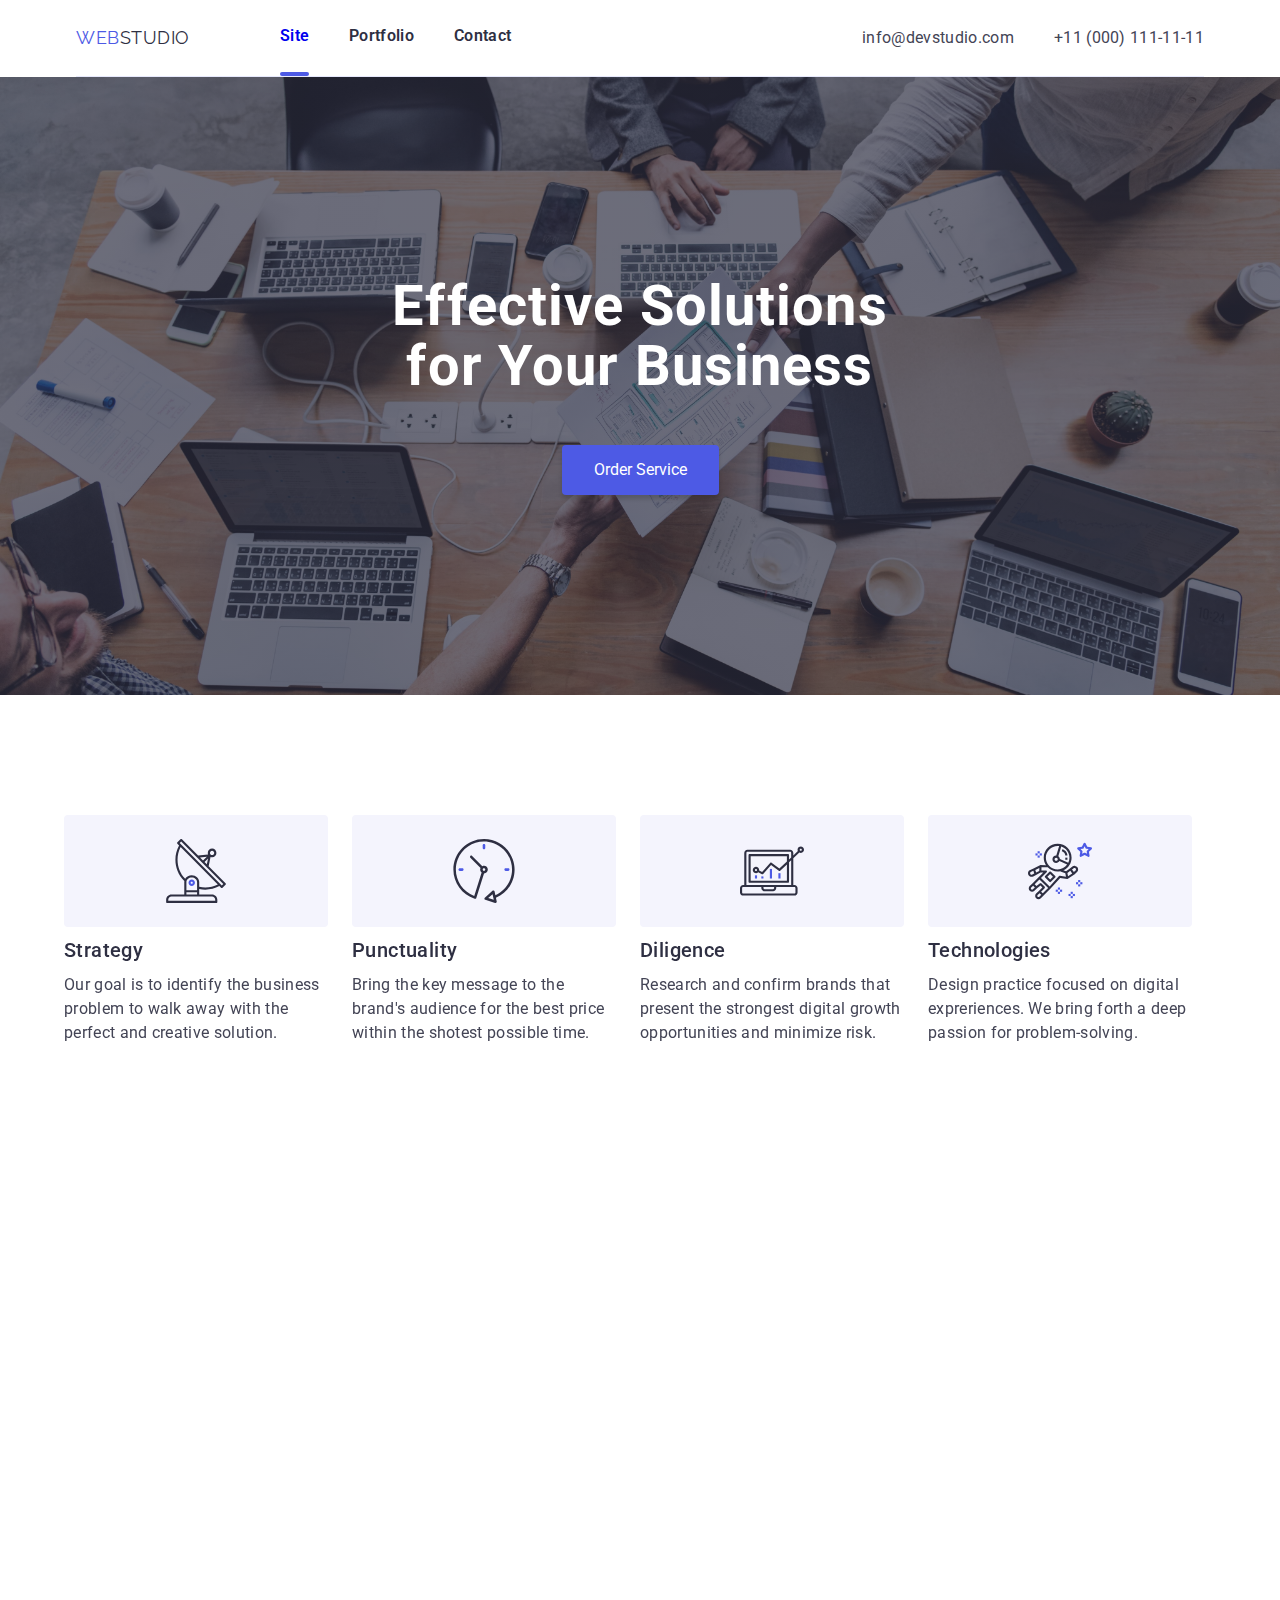
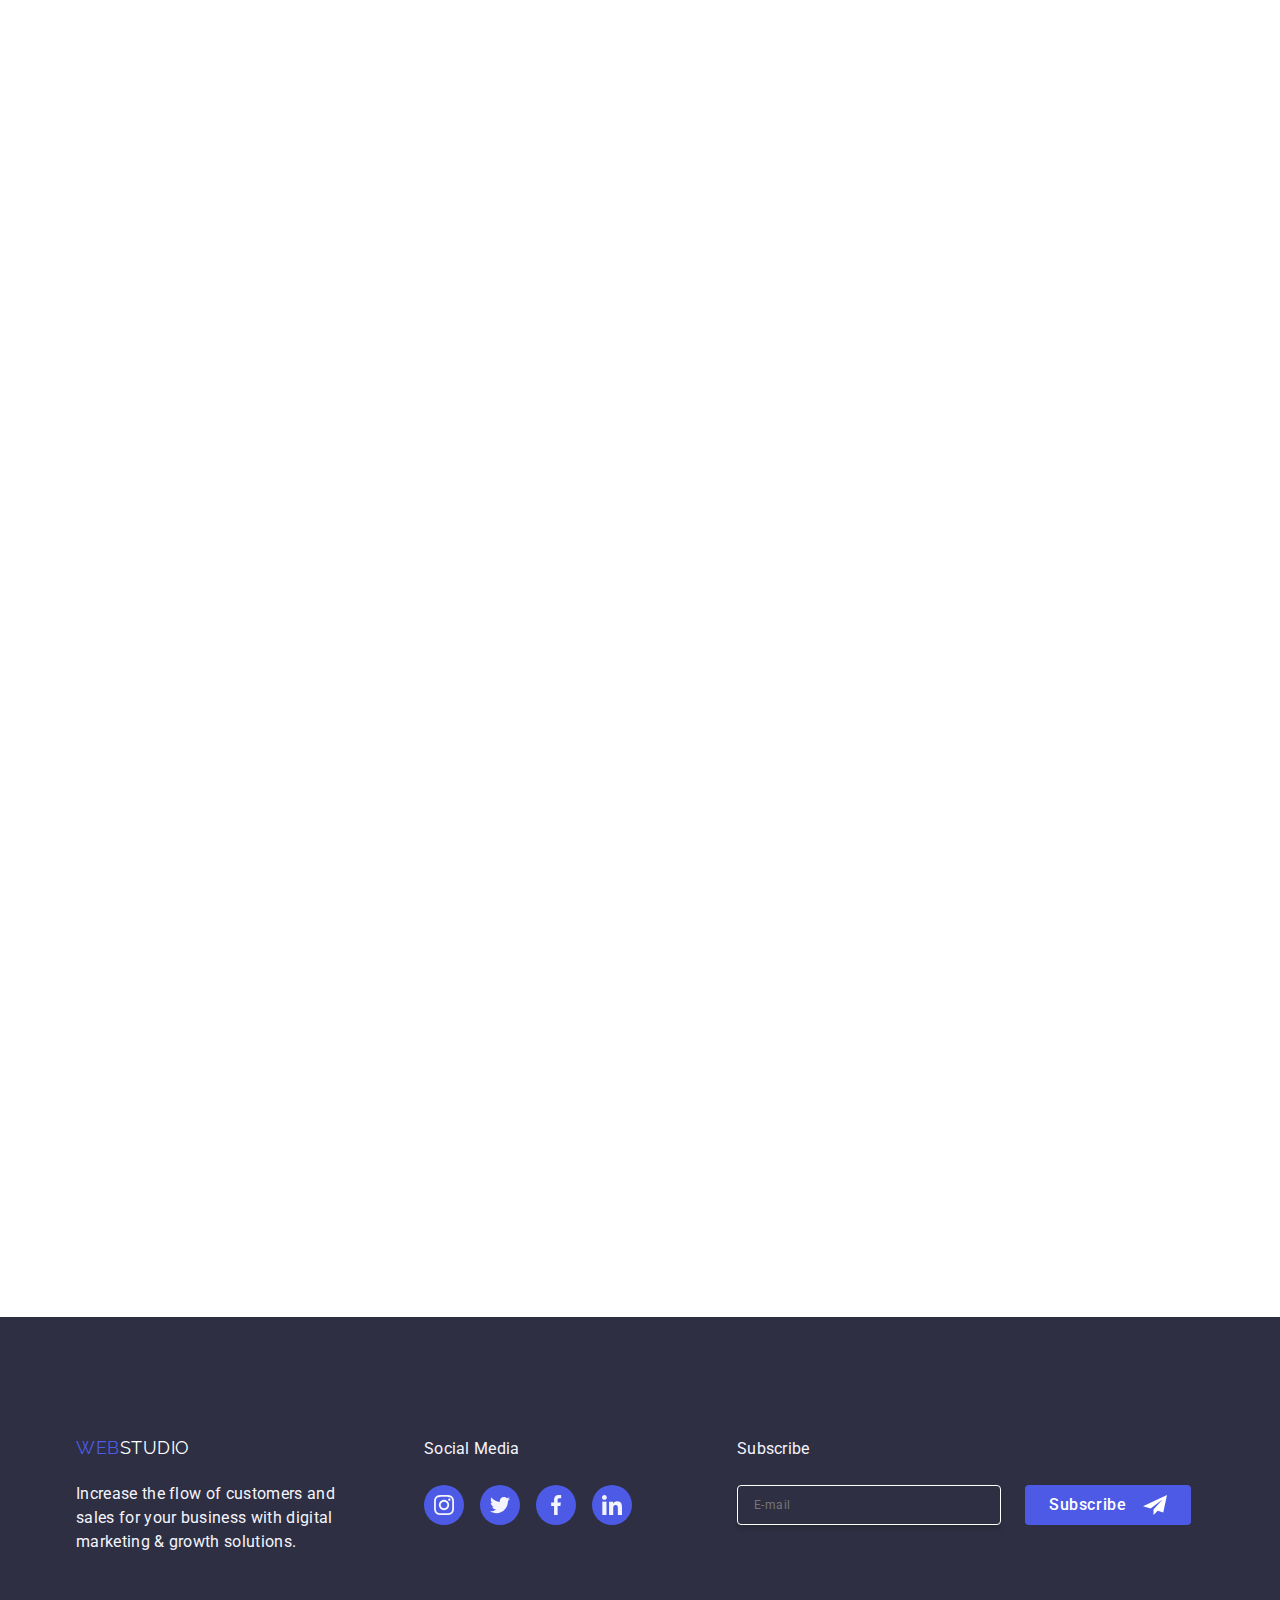
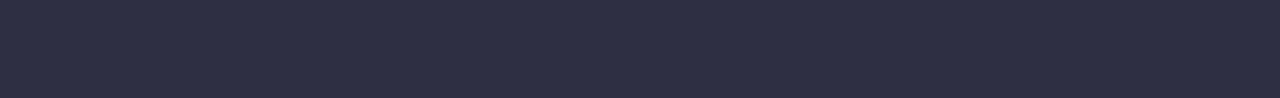
==== commit 0dcd3609: "Update" ====
--- a/index.html
+++ b/index.html
@@ -16,6 +16,11 @@
     <link rel="stylesheet" href="./css/modern-normalize.css" />
     <!-- styles -->
     <link rel="stylesheet" href="./css/styles.css" />
+    <!-- animate-on-scroll -->
+    <link rel="stylesheet" href="./css/aos.css" />
+    <!--[if lt IE 9]>
+      <script src="//html5shiv.googlecode.com/svn/trunk/html5.js"></script>
+    <![endif]-->
     <!-- webpage title-->
     <title>WEBSTUDIO</title>
   </head>
@@ -190,7 +195,7 @@
         </div>
       </section>
       <!-- Section Features -->
-      <section class="features">
+      <section class="features" data-aos="fade-in">
         <div class="container" style="display: flex; justify-content: center">
           <ul class="features-list list">
             <li class="features-item">
@@ -245,7 +250,7 @@
         </div>
       </section>
       <!-- Section Gallery -->
-      <section class="section gallery">
+      <section class="section gallery" data-aos="fade-in">
         <div class="row">
           <div class="container">
             <h2 class="gallery-title section-title">What are We Doing</h2>
@@ -282,7 +287,7 @@
         </div>
       </section>
       <!-- Section Team -->
-      <section class="section team">
+      <section class="section team" data-aos="fade-in">
         <div class="container">
           <h2 class="team-title section-title">Our Team</h2>
           <ul class="team-list list">
@@ -495,7 +500,7 @@
         </div>
       </section>
       <!-- Section client -->
-      <section class="section client">
+      <section class="section client" data-aos="fade-in">
         <div class="container">
           <h2 class="client-title section-title">Clients</h2>
           <ul class="client-list list">
@@ -764,5 +769,11 @@
     <!-- Modal File -->
     <script src="./js/modal.js"></script>
     <script src="./js/mobile-menu.js"></script>
+    <script src="./js/aos.js"></script>
+    <script>
+      AOS.init({
+        easing: "ease-in-out-sine",
+      });
+    </script>
   </body>
 </html>
--- a/css/styles.css
+++ b/css/styles.css
@@ -256,6 +256,9 @@
   color: var(--secondary-text-color);
   transition: color 250ms var(--timing-function);
 }
+#studio-footer:hover {
+  color: var(--IRIS);
+}
 .logo-main {
   display: flex;
   align-items: center;
@@ -1229,6 +1232,8 @@
   height: 100%;
   padding: 40px 32px;
   /* style */
+
+  opacity: 0.9;
   background-color: var(--project-overlay-bg-color);
 
   transition: transform 250ms var(--timing-function);
